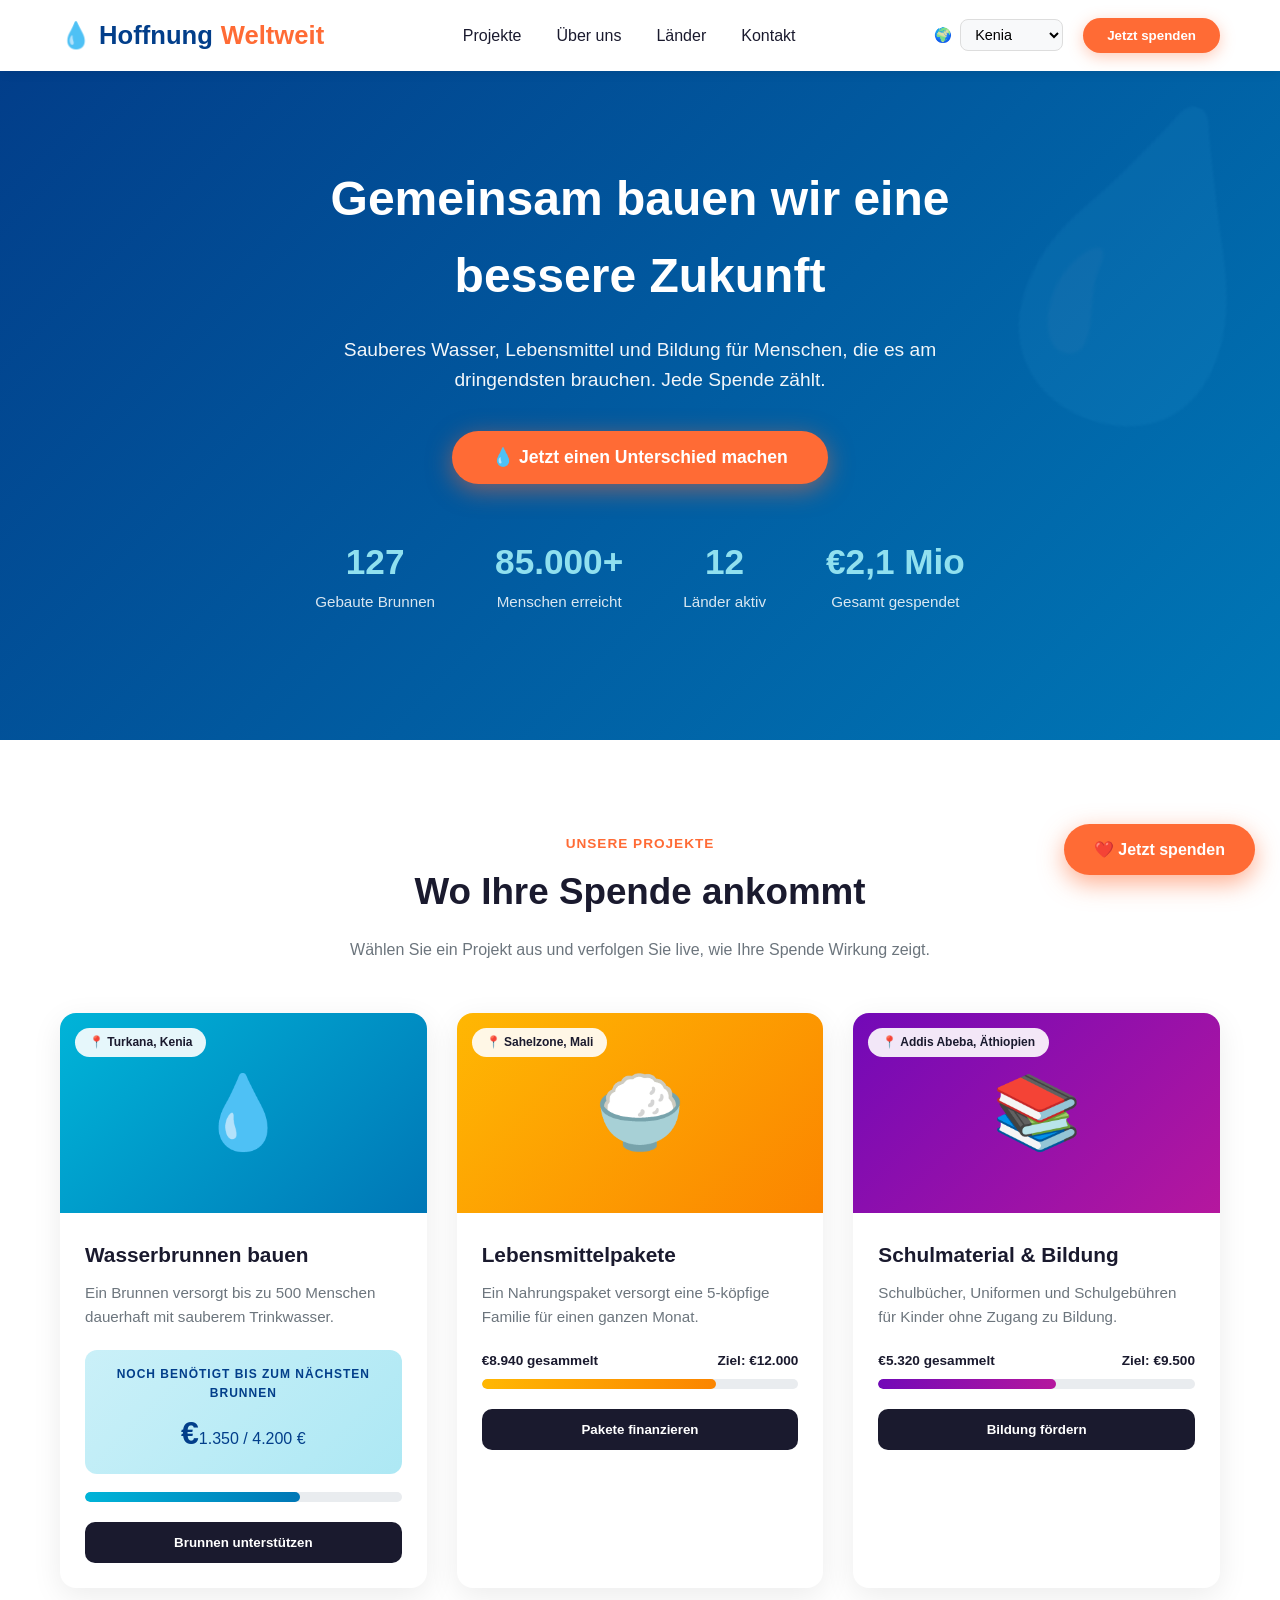
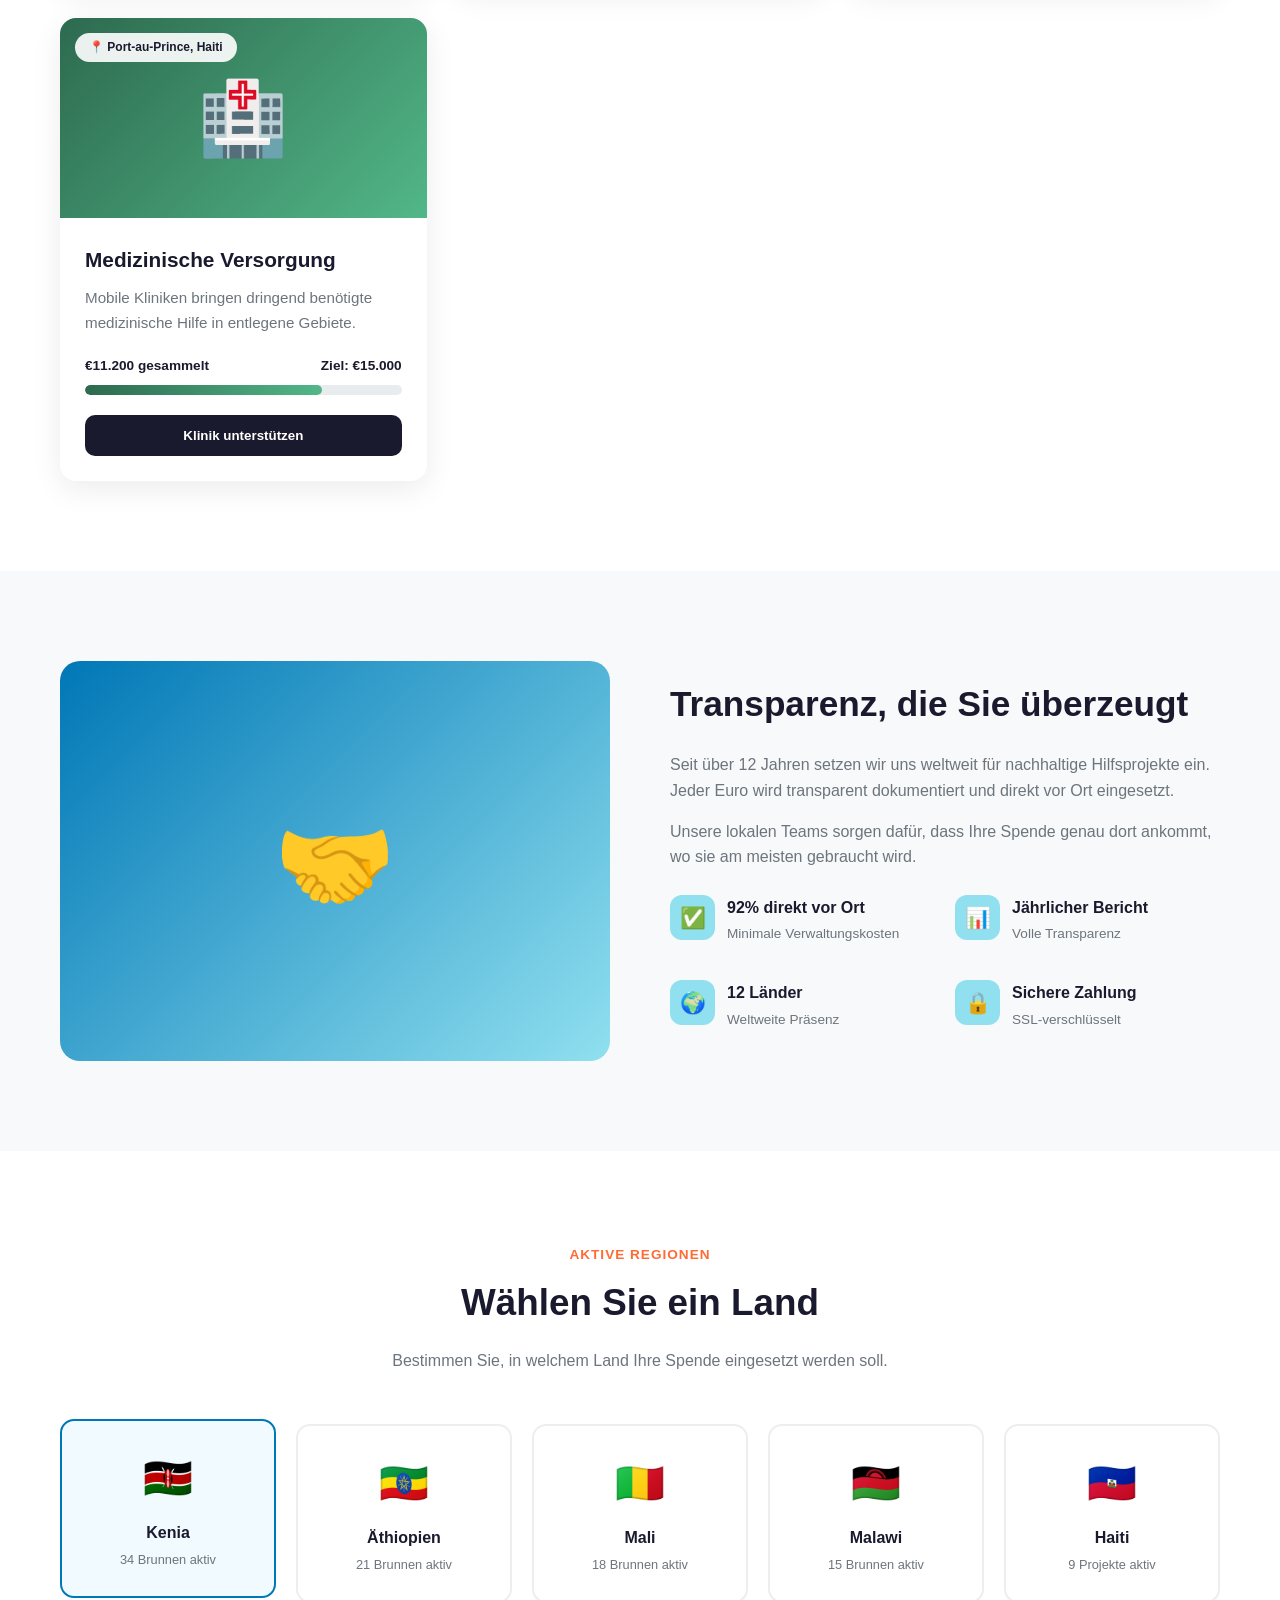
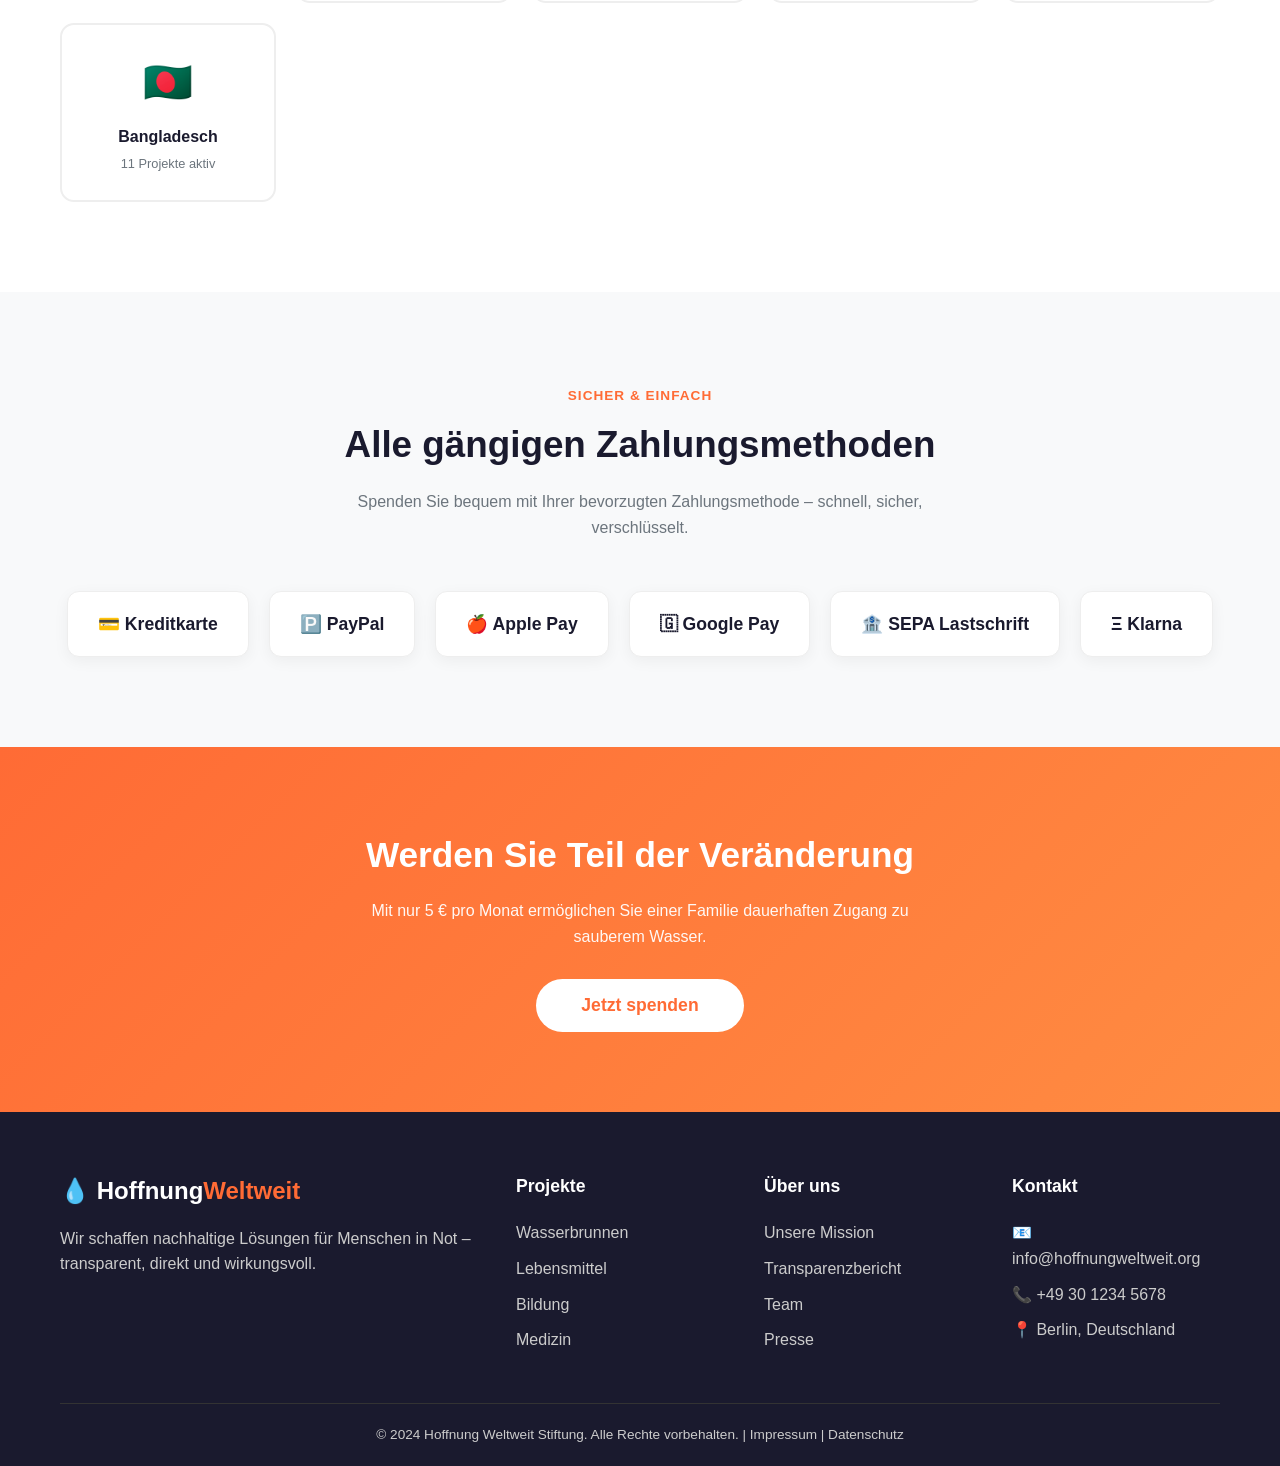
==== index.html @ b4565014 "website gso v1" ====
<!DOCTYPE html>
<html lang="de">
<head>
<meta charset="UTF-8">
<meta name="viewport" content="width=device-width, initial-scale=1.0">
<title>Hoffnung Weltweit - Stiftung für nachhaltige Hilfe</title>
<style>
  * {
    margin: 0;
    padding: 0;
    box-sizing: border-box;
  }

  :root {
    --primary: #0077b6;
    --primary-dark: #023e8a;
    --secondary: #ff6b35;
    --accent: #90e0ef;
    --success: #2d6a4f;
    --dark: #1a1a2e;
    --gray: #6c757d;
    --light-bg: #f8f9fa;
  }

  body {
    font-family: 'Segoe UI', -apple-system, BlinkMacSystemFont, sans-serif;
    color: var(--dark);
    line-height: 1.6;
    background: #fff;
  }

  a { text-decoration: none; color: inherit; }
  ul { list-style: none; }
  img { max-width: 100%; display: block; }

  .container {
    max-width: 1200px;
    margin: 0 auto;
    padding: 0 20px;
  }

  /* ===== HEADER ===== */
  header {
    position: sticky;
    top: 0;
    background: #fff;
    box-shadow: 0 2px 10px rgba(0,0,0,0.08);
    z-index: 1000;
  }

  .nav-wrapper {
    display: flex;
    justify-content: space-between;
    align-items: center;
    padding: 15px 20px;
    max-width: 1200px;
    margin: 0 auto;
  }

  .logo {
    font-size: 1.6rem;
    font-weight: 800;
    color: var(--primary-dark);
    display: flex;
    align-items: center;
    gap: 8px;
  }

  .logo span { color: var(--secondary); }

  nav ul {
    display: flex;
    gap: 35px;
  }

  nav a {
    font-weight: 500;
    color: var(--dark);
    transition: color 0.3s;
    position: relative;
  }

  nav a:hover { color: var(--primary); }

  .country-selector {
    display: flex;
    align-items: center;
    gap: 8px;
    font-size: 0.9rem;
  }

  .country-selector select {
    border: 1px solid #ddd;
    border-radius: 8px;
    padding: 6px 10px;
    font-size: 0.9rem;
    cursor: pointer;
    background: var(--light-bg);
  }

  .header-actions {
    display: flex;
    align-items: center;
    gap: 20px;
  }

  .btn-donate-header {
    background: var(--secondary);
    color: #fff;
    padding: 10px 24px;
    border-radius: 30px;
    font-weight: 600;
    border: none;
    cursor: pointer;
    transition: transform 0.2s, box-shadow 0.2s;
    box-shadow: 0 4px 15px rgba(255,107,53,0.35);
  }

  .btn-donate-header:hover {
    transform: translateY(-2px);
    box-shadow: 0 6px 20px rgba(255,107,53,0.5);
  }

  .menu-toggle { display: none; font-size: 1.8rem; cursor: pointer; background: none; border: none; }

  /* ===== HERO ===== */
  .hero {
    background: linear-gradient(135deg, var(--primary-dark), var(--primary));
    color: #fff;
    padding: 90px 20px;
    text-align: center;
    position: relative;
    overflow: hidden;
  }

  .hero::before {
    content: "💧";
    position: absolute;
    font-size: 300px;
    opacity: 0.07;
    top: -50px;
    right: -50px;
    transform: rotate(20deg);
  }

  .hero h1 {
    font-size: 3rem;
    margin-bottom: 20px;
    max-width: 800px;
    margin-left: auto;
    margin-right: auto;
    font-weight: 800;
  }

  .hero p {
    font-size: 1.2rem;
    max-width: 650px;
    margin: 0 auto 35px;
    opacity: 0.95;
  }

  .hero-stats {
    display: flex;
    justify-content: center;
    gap: 60px;
    margin-top: 50px;
    flex-wrap: wrap;
  }

  .stat-item h3 {
    font-size: 2.2rem;
    color: var(--accent);
  }

  .stat-item p { opacity: 0.85; font-size: 0.95rem; }

  .btn-hero {
    background: var(--secondary);
    color: #fff;
    padding: 16px 40px;
    border-radius: 30px;
    font-weight: 700;
    font-size: 1.1rem;
    border: none;
    cursor: pointer;
    box-shadow: 0 6px 25px rgba(255,107,53,0.5);
    transition: transform 0.3s;
  }

  .btn-hero:hover { transform: translateY(-3px) scale(1.03); }

  /* ===== SECTION TITLE ===== */
  .section-title {
    text-align: center;
    margin-bottom: 50px;
  }

  .section-title span.tag {
    color: var(--secondary);
    font-weight: 700;
    letter-spacing: 1px;
    text-transform: uppercase;
    font-size: 0.85rem;
  }

  .section-title h2 {
    font-size: 2.3rem;
    margin-top: 8px;
    color: var(--dark);
  }

  .section-title p {
    color: var(--gray);
    max-width: 600px;
    margin: 15px auto 0;
  }

  section { padding: 90px 0; }
  .bg-light { background: var(--light-bg); }

  /* ===== PROJECTS ===== */
  .projects-grid {
    display: grid;
    grid-template-columns: repeat(auto-fit, minmax(340px, 1fr));
    gap: 30px;
  }

  .project-card {
    background: #fff;
    border-radius: 16px;
    overflow: hidden;
    box-shadow: 0 8px 30px rgba(0,0,0,0.08);
    transition: transform 0.3s, box-shadow 0.3s;
  }

  .project-card:hover {
    transform: translateY(-8px);
    box-shadow: 0 15px 40px rgba(0,0,0,0.15);
  }

  .project-img {
    height: 200px;
    display: flex;
    align-items: center;
    justify-content: center;
    font-size: 4.5rem;
    position: relative;
  }

  .img-water { background: linear-gradient(135deg, #00b4d8, #0077b6); }
  .img-food { background: linear-gradient(135deg, #ffb703, #fb8500); }
  .img-education { background: linear-gradient(135deg, #7209b7, #b5179e); }
  .img-medical { background: linear-gradient(135deg, #2d6a4f, #52b788); }

  .project-badge {
    position: absolute;
    top: 15px;
    left: 15px;
    background: rgba(255,255,255,0.9);
    padding: 5px 14px;
    border-radius: 20px;
    font-size: 0.75rem;
    font-weight: 700;
    color: var(--dark);
  }

  .project-content { padding: 25px; }

  .project-content h3 {
    font-size: 1.3rem;
    margin-bottom: 10px;
  }

  .project-content p {
    color: var(--gray);
    font-size: 0.95rem;
    margin-bottom: 20px;
  }

  .project-location {
    display: flex;
    align-items: center;
    gap: 6px;
    font-size: 0.85rem;
    color: var(--primary);
    font-weight: 600;
    margin-bottom: 15px;
  }

  /* Progress Bar */
  .progress-info {
    display: flex;
    justify-content: space-between;
    font-size: 0.85rem;
    margin-bottom: 8px;
    font-weight: 600;
  }

  .progress-bar-bg {
    background: #e9ecef;
    height: 10px;
    border-radius: 10px;
    overflow: hidden;
    margin-bottom: 20px;
  }

  .progress-bar-fill {
    height: 100%;
    border-radius: 10px;
    transition: width 1s ease;
  }

  .fill-water { background: linear-gradient(90deg, #00b4d8, #0077b6); }
  .fill-food { background: linear-gradient(90deg, #ffb703, #fb8500); }
  .fill-education { background: linear-gradient(90deg, #7209b7, #b5179e); }
  .fill-medical { background: linear-gradient(90deg, #2d6a4f, #52b788); }

  /* Countdown Box speziell für Brunnen */
  .countdown-box {
    background: linear-gradient(135deg, #caf0f8, #ade8f4);
    border-radius: 12px;
    padding: 15px;
    text-align: center;
    margin-bottom: 18px;
  }

  .countdown-box .label {
    font-size: 0.75rem;
    text-transform: uppercase;
    letter-spacing: 1px;
    color: var(--primary-dark);
    font-weight: 700;
    margin-bottom: 5px;
  }

  .countdown-amount {
    font-size: 2rem;
    font-weight: 800;
    color: var(--primary-dark);
  }

  .countdown-amount span {
    font-size: 1rem;
    font-weight: 500;
  }

  .btn-project {
    width: 100%;
    padding: 13px;
    border-radius: 10px;
    border: none;
    background: var(--dark);
    color: #fff;
    font-weight: 700;
    cursor: pointer;
    transition: background 0.3s;
  }

  .btn-project:hover { background: var(--primary); }

  /* ===== ABOUT ===== */
  .about-flex {
    display: flex;
    align-items: center;
    gap: 60px;
    flex-wrap: wrap;
  }

  .about-flex > div { flex: 1; min-width: 300px; }

  .about-img-box {
    background: linear-gradient(135deg, var(--primary), var(--accent));
    border-radius: 20px;
    height: 400px;
    display: flex;
    align-items: center;
    justify-content: center;
    font-size: 6rem;
  }

  .about-text h2 { font-size: 2.2rem; margin-bottom: 20px; }
  .about-text p { color: var(--gray); margin-bottom: 15px; }

  .about-features {
    display: grid;
    grid-template-columns: 1fr 1fr;
    gap: 20px;
    margin-top: 25px;
  }

  .feature-item {
    display: flex;
    gap: 12px;
    align-items: flex-start;
  }

  .feature-icon {
    background: var(--accent);
    width: 45px;
    height: 45px;
    border-radius: 12px;
    display: flex;
    align-items: center;
    justify-content: center;
    font-size: 1.3rem;
    flex-shrink: 0;
  }

  .feature-item h4 { font-size: 1rem; margin-bottom: 3px; }
  .feature-item p { font-size: 0.85rem; color: var(--gray); }

  /* ===== COUNTRIES ===== */
  .countries-grid {
    display: grid;
    grid-template-columns: repeat(auto-fit, minmax(200px, 1fr));
    gap: 20px;
  }

  .country-card {
    background: #fff;
    border: 2px solid #eee;
    border-radius: 14px;
    padding: 25px;
    text-align: center;
    cursor: pointer;
    transition: all 0.3s;
  }

  .country-card:hover, .country-card.active {
    border-color: var(--primary);
    background: #f0faff;
    transform: translateY(-5px);
  }

  .country-flag { font-size: 2.5rem; margin-bottom: 10px; }
  .country-card h4 { margin-bottom: 5px; }
  .country-card p { font-size: 0.8rem; color: var(--gray); }

  /* ===== PAYMENT METHODS ===== */
  .payment-section {
    text-align: center;
  }

  .payment-methods {
    display: flex;
    justify-content: center;
    gap: 20px;
    flex-wrap: wrap;
    margin-top: 30px;
  }

  .payment-badge {
    background: #fff;
    border: 1px solid #eee;
    border-radius: 12px;
    padding: 18px 30px;
    display: flex;
    align-items: center;
    gap: 10px;
    font-weight: 700;
    box-shadow: 0 4px 15px rgba(0,0,0,0.05);
    font-size: 1.1rem;
  }

  /* ===== CTA ===== */
  .cta-section {
    background: linear-gradient(135deg, var(--secondary), #ff8c42);
    color: #fff;
    text-align: center;
    padding: 80px 20px;
  }

  .cta-section h2 { font-size: 2.2rem; margin-bottom: 15px; }
  .cta-section p { max-width: 550px; margin: 0 auto 30px; opacity: 0.95; }

  .btn-cta {
    background: #fff;
    color: var(--secondary);
    padding: 16px 45px;
    border-radius: 30px;
    font-weight: 800;
    font-size: 1.1rem;
    border: none;
    cursor: pointer;
    transition: transform 0.3s;
  }

  .btn-cta:hover { transform: scale(1.05); }

  /* ===== FOOTER ===== */
  footer {
    background: var(--dark);
    color: #ccc;
    padding: 60px 0 20px;
  }

  .footer-grid {
    display: grid;
    grid-template-columns: 2fr 1fr 1fr 1fr;
    gap: 40px;
    margin-bottom: 40px;
  }

  .footer-grid h3 { color: #fff; margin-bottom: 20px; font-size: 1.1rem; }
  .footer-grid ul li { margin-bottom: 10px; }
  .footer-grid ul li a:hover { color: var(--accent); }
  .footer-logo { font-size: 1.5rem; font-weight: 800; color: #fff; margin-bottom: 15px; }
  .footer-logo span { color: var(--secondary); }

  .footer-bottom {
    border-top: 1px solid #333;
    padding-top: 20px;
    text-align: center;
    font-size: 0.85rem;
  }

  /* ===== STICKY DONATE BUTTON ===== */
  .sticky-donate {
    position: fixed;
    bottom: 25px;
    right: 25px;
    z-index: 999;
    background: var(--secondary);
    color: #fff;
    padding: 16px 30px;
    border-radius: 50px;
    font-weight: 700;
    font-size: 1rem;
    border: none;
    cursor: pointer;
    box-shadow: 0 8px 25px rgba(255,107,53,0.55);
    display: flex;
    align-items: center;
    gap: 8px;
    animation: pulse 2s infinite;
    transition: transform 0.3s;
  }

  .sticky-donate:hover { transform: scale(1.07); }

  @keyframes pulse {
    0% { box-shadow: 0 0 0 0 rgba(255,107,53,0.6); }
    70% { box-shadow: 0 0 0 15px rgba(255,107,53,0); }
    100% { box-shadow: 0 0 0 0 rgba(255,107,53,0); }
  }

  /* ===== MODAL ===== */
  .modal-overlay {
    display: none;
    position: fixed;
    inset: 0;
    background: rgba(0,0,0,0.6);
    z-index: 2000;
    align-items: center;
    justify-content: center;
    padding: 20px;
  }

  .modal-overlay.active { display: flex; }

  .modal-box {
    background: #fff;
    border-radius: 18px;
    max-width: 480px;
    width: 100%;
    max-height: 90vh;
    overflow-y: auto;
    padding: 35px;
    position: relative;
  }

  .modal-close {
    position: absolute;
    top: 18px;
    right: 20px;
    font-size: 1.5rem;
    cursor: pointer;
    color: var(--gray);
    background: none;
    border: none;
  }

  .modal-box h2 { margin-bottom: 5px; color: var(--dark); }
  .modal-box .sub { color: var(--gray); margin-bottom: 25px; font-size: 0.9rem; }

  .amount-grid {
    display: grid;
    grid-template-columns: repeat(3, 1fr);
    gap: 10px;
    margin-bottom: 20px;
  }

  .amount-btn {
    padding: 14px;
    border: 2px solid #eee;
    border-radius: 10px;
    background: #fff;
    font-weight: 700;
    cursor: pointer;
    transition: all 0.2s;
  }

  .amount-btn:hover, .amount-btn.selected {
    border-color: var(--primary);
    background: #f0faff;
    color: var(--primary);
  }

  .custom-amount {
    width: 100%;
    padding: 14px;
    border: 2px solid #eee;
    border-radius: 10px;
    margin-bottom: 20px;
    font-size: 1rem;
  }

  .form-group { margin-bottom: 18px; }
  .form-group label { display: block; margin-bottom: 6px; font-size: 0.9rem; font-weight: 600; }
  .form-group input, .form-group select {
    width: 100%;
    padding: 12px;
    border: 2px solid #eee;
    border-radius: 10px;
    font-size: 0.95rem;
  }

  .payment-options {
    display: grid;
    grid-template-columns: repeat(2, 1fr);
    gap: 10px;
    margin-bottom: 25px;
  }

  .payment-option {
    border: 2px solid #eee;
    border-radius: 10px;
    padding: 14px;
    text-align: center;
    cursor: pointer;
    font-weight: 600;
    font-size: 0.9rem;
    transition: all 0.2s;
  }

  .payment-option:hover, .payment-option.selected {
    border-color: var(--primary);
    background: #f0faff;
  }

  .btn-submit-donation {
    width: 100%;
    padding: 16px;
    background: var(--secondary);
    color: #fff;
    border: none;
    border-radius: 12px;
    font-weight: 800;
    font-size: 1.05rem;
    cursor: pointer;
    box-shadow: 0 6px 20px rgba(255,107,53,0.4);
  }

  .success-msg {
    display: none;
    text-align: center;
    padding: 20px;
  }
  .success-msg .icon { font-size: 4rem; margin-bottom: 15px; }
  .success-msg.active { display: block; }

  /* ===== RESPONSIVE ===== */
  @media (max-width: 900px) {
    nav ul { display: none; }
    .menu-toggle { display: block; }
    .footer-grid { grid-template-columns: 1fr 1fr; }
    .hero h1 { font-size: 2.2rem; }
    .hero-stats { gap: 30px; }
    .country-selector span { display: none; }
  }

  @media (max-width: 500px) {
    .footer-grid { grid-template-columns: 1fr; }
    .amount-grid { grid-template-columns: repeat(2,1fr); }
    .payment-options { grid-template-columns: 1fr; }
    .sticky-donate { padding: 14px 22px; font-size: 0.9rem; }
    .hero h1 { font-size: 1.8rem; }
  }
</style>
</head>
<body>

<!-- ===== HEADER ===== -->
<header>
  <div class="nav-wrapper">
    <div class="logo">💧 Hoffnung<span>Weltweit</span></div>
    <nav>
      <ul>
        <li><a href="#projekte">Projekte</a></li>
        <li><a href="#ueber-uns">Über uns</a></li>
        <li><a href="#laender">Länder</a></li>
        <li><a href="#kontakt">Kontakt</a></li>
      </ul>
    </nav>
    <div class="header-actions">
      <div class="country-selector">
        <span>🌍</span>
        <select id="countrySelectHeader" onchange="changeCountry(this.value)">
          <option value="kenia">Kenia</option>
          <option value="aethiopien">Äthiopien</option>
          <option value="mali">Mali</option>
          <option value="malawi">Malawi</option>
          <option value="haiti">Haiti</option>
        </select>
      </div>
      <button class="btn-donate-header" onclick="openModal()">Jetzt spenden</button>
    </div>
  </div>
</header>

<!-- ===== HERO ===== -->
<section class="hero">
  <div class="container">
    <h1>Gemeinsam bauen wir eine bessere Zukunft</h1>
    <p>Sauberes Wasser, Lebensmittel und Bildung für Menschen, die es am dringendsten brauchen. Jede Spende zählt.</p>
    <button class="btn-hero" onclick="openModal()">💧 Jetzt einen Unterschied machen</button>

    <div class="hero-stats">
      <div class="stat-item">
        <h3 id="statBrunnen">127</h3>
        <p>Gebaute Brunnen</p>
      </div>
      <div class="stat-item">
        <h3>85.000+</h3>
        <p>Menschen erreicht</p>
      </div>
      <div class="stat-item">
        <h3>12</h3>
        <p>Länder aktiv</p>
      </div>
      <div class="stat-item">
        <h3>€2,1 Mio</h3>
        <p>Gesamt gespendet</p>
      </div>
    </div>
  </div>
</section>

<!-- ===== PROJECTS ===== -->
<section id="projekte">
  <div class="container">
    <div class="section-title">
      <span class="tag">Unsere Projekte</span>
      <h2>Wo Ihre Spende ankommt</h2>
      <p>Wählen Sie ein Projekt aus und verfolgen Sie live, wie Ihre Spende Wirkung zeigt.</p>
    </div>

    <div class="projects-grid">

      <!-- WASSERBRUNNEN PROJEKT -->
      <div class="project-card">
        <div class="project-img img-water">
          💧
          <span class="project-badge" id="countryBadgeWater">📍 Turkana, Kenia</span>
        </div>
        <div class="project-content">
          <h3>Wasserbrunnen bauen</h3>
          <p>Ein Brunnen versorgt bis zu 500 Menschen dauerhaft mit sauberem Trinkwasser.</p>

          <div class="countdown-box">
            <div class="label">Noch benötigt bis zum nächsten Brunnen</div>
            <div class="countdown-amount">€<span id="countdownValue">2850</span><span> / 4.200 €</span></div>
          </div>

          <div class="progress-bar-bg">
            <div class="progress-bar-fill fill-water" id="progressWater" style="width: 32%"></div>
          </div>

          <button class="btn-project" onclick="openModal('water')">Brunnen unterstützen</button>
        </div>
      </div>

      <!-- LEBENSMITTEL PROJEKT -->
      <div class="project-card">
        <div class="project-img img-food">
          🍚
          <span class="project-badge">📍 Sahelzone, Mali</span>
        </div>
        <div class="project-content">
          <h3>Lebensmittelpakete</h3>
          <p>Ein Nahrungspaket versorgt eine 5-köpfige Familie für einen ganzen Monat.</p>

          <div class="progress-info">
            <span>€8.940 gesammelt</span>
            <span>Ziel: €12.000</span>
          </div>
          <div class="progress-bar-bg">
            <div class="progress-bar-fill fill-food" style="width: 74%"></div>
          </div>

          <button class="btn-project" onclick="openModal('food')">Pakete finanzieren</button>
        </div>
      </div>

      <!-- BILDUNG PROJEKT -->
      <div class="project-card">
        <div class="project-img img-education">
          📚
          <span class="project-badge">📍 Addis Abeba, Äthiopien</span>
        </div>
        <div class="project-content">
          <h3>Schulmaterial & Bildung</h3>
          <p>Schulbücher, Uniformen und Schulgebühren für Kinder ohne Zugang zu Bildung.</p>

          <div class="progress-info">
            <span>€5.320 gesammelt</span>
            <span>Ziel: €9.500</span>
          </div>
          <div class="progress-bar-bg">
            <div class="progress-bar-fill fill-education" style="width: 56%"></div>
          </div>

          <button class="btn-project" onclick="openModal('education')">Bildung fördern</button>
        </div>
      </div>

      <!-- MEDIZIN PROJEKT -->
      <div class="project-card">
        <div class="project-img img-medical">
          🏥
          <span class="project-badge">📍 Port-au-Prince, Haiti</span>
        </div>
        <div class="project-content">
          <h3>Medizinische Versorgung</h3>
          <p>Mobile Kliniken bringen dringend benötigte medizinische Hilfe in entlegene Gebiete.</p>

          <div class="progress-info">
            <span>€11.200 gesammelt</span>
            <span>Ziel: €15.000</span>
          </div>
          <div class="progress-bar-bg">
            <div class="progress-bar-fill fill-medical" style="width: 75%"></div>
          </div>

          <button class="btn-project" onclick="openModal('medical')">Klinik unterstützen</button>
        </div>
      </div>

    </div>
  </div>
</section>

<!-- ===== ABOUT ===== -->
<section class="bg-light" id="ueber-uns">
  <div class="container">
    <div class="about-flex">
      <div class="about-img-box">🤝</div>
      <div class="about-text">
        <h2>Transparenz, die Sie überzeugt</h2>
        <p>Seit über 12 Jahren setzen wir uns weltweit für nachhaltige Hilfsprojekte ein. Jeder Euro wird transparent dokumentiert und direkt vor Ort eingesetzt.</p>
        <p>Unsere lokalen Teams sorgen dafür, dass Ihre Spende genau dort ankommt, wo sie am meisten gebraucht wird.</p>

        <div class="about-features">
          <div class="feature-item">
            <div class="feature-icon">✅</div>
            <div><h4>92% direkt vor Ort</h4><p>Minimale Verwaltungskosten</p></div>
          </div>
          <div class="feature-item">
            <div class="feature-icon">📊</div>
            <div><h4>Jährlicher Bericht</h4><p>Volle Transparenz</p></div>
          </div>
          <div class="feature-item">
            <div class="feature-icon">🌍</div>
            <div><h4>12 Länder</h4><p>Weltweite Präsenz</p></div>
          </div>
          <div class="feature-item">
            <div class="feature-icon">🔒</div>
            <div><h4>Sichere Zahlung</h4><p>SSL-verschlüsselt</p></div>
          </div>
        </div>
      </div>
    </div>
  </div>
</section>

<!-- ===== COUNTRIES ===== -->
<section id="laender">
  <div class="container">
    <div class="section-title">
      <span class="tag">Aktive Regionen</span>
      <h2>Wählen Sie ein Land</h2>
      <p>Bestimmen Sie, in welchem Land Ihre Spende eingesetzt werden soll.</p>
    </div>

    <div class="countries-grid" id="countriesGrid">
      <div class="country-card active" onclick="selectCountry('kenia', this)">
        <div class="country-flag">🇰🇪</div>
        <h4>Kenia</h4>
        <p>34 Brunnen aktiv</p>
      </div>
      <div class="country-card" onclick="selectCountry('aethiopien', this)">
        <div class="country-flag">🇪🇹</div>
        <h4>Äthiopien</h4>
        <p>21 Brunnen aktiv</p>
      </div>
      <div class="country-card" onclick="selectCountry('mali', this)">
        <div class="country-flag">🇲🇱</div>
        <h4>Mali</h4>
        <p>18 Brunnen aktiv</p>
      </div>
      <div class="country-card" onclick="selectCountry('malawi', this)">
        <div class="country-flag">🇲🇼</div>
        <h4>Malawi</h4>
        <p>15 Brunnen aktiv</p>
      </div>
      <div class="country-card" onclick="selectCountry('haiti', this)">
        <div class="country-flag">🇭🇹</div>
        <h4>Haiti</h4>
        <p>9 Projekte aktiv</p>
      </div>
      <div class="country-card" onclick="selectCountry('bangladesch', this)">
        <div class="country-flag">🇧🇩</div>
        <h4>Bangladesch</h4>
        <p>11 Projekte aktiv</p>
      </div>
    </div>
  </div>
</section>

<!-- ===== PAYMENT METHODS ===== -->
<section class="bg-light payment-section">
  <div class="container">
    <div class="section-title">
      <span class="tag">Sicher & einfach</span>
      <h2>Alle gängigen Zahlungsmethoden</h2>
      <p>Spenden Sie bequem mit Ihrer bevorzugten Zahlungsmethode – schnell, sicher, verschlüsselt.</p>
    </div>
    <div class="payment-methods">
      <div class="payment-badge">💳 Kreditkarte</div>
      <div class="payment-badge">🅿️ PayPal</div>
      <div class="payment-badge">🍎 Apple Pay</div>
      <div class="payment-badge">🇬 Google Pay</div>
      <div class="payment-badge">🏦 SEPA Lastschrift</div>
      <div class="payment-badge">Ξ Klarna</div>
    </div>
  </div>
</section>

<!-- ===== CTA ===== -->
<section class="cta-section">
  <h2>Werden Sie Teil der Veränderung</h2>
  <p>Mit nur 5 € pro Monat ermöglichen Sie einer Familie dauerhaften Zugang zu sauberem Wasser.</p>
  <button class="btn-cta" onclick="openModal()">Jetzt spenden</button>
</section>

<!-- ===== FOOTER ===== -->
<footer id="kontakt">
  <div class="container">
    <div class="footer-grid">
      <div>
        <div class="footer-logo">💧 Hoffnung<span>Weltweit</span></div>
        <p>Wir schaffen nachhaltige Lösungen für Menschen in Not – transparent, direkt und wirkungsvoll.</p>
      </div>
      <div>
        <h3>Projekte</h3>
        <ul>
          <li><a href="#">Wasserbrunnen</a></li>
          <li><a href="#">Lebensmittel</a></li>
          <li><a href="#">Bildung</a></li>
          <li><a href="#">Medizin</a></li>
        </ul>
      </div>
      <div>
        <h3>Über uns</h3>
        <ul>
          <li><a href="#">Unsere Mission</a></li>
          <li><a href="#">Transparenzbericht</a></li>
          <li><a href="#">Team</a></li>
          <li><a href="#">Presse</a></li>
        </ul>
      </div>
      <div>
        <h3>Kontakt</h3>
        <ul>
          <li>📧 info@hoffnungweltweit.org</li>
          <li>📞 +49 30 1234 5678</li>
          <li>📍 Berlin, Deutschland</li>
        </ul>
      </div>
    </div>
    <div class="footer-bottom">
      &copy; 2024 Hoffnung Weltweit Stiftung. Alle Rechte vorbehalten. | Impressum | Datenschutz
    </div>
  </div>
</footer>

<!-- ===== STICKY DONATE BUTTON ===== -->
<button class="sticky-donate" id="stickyDonate" onclick="openModal()">
  ❤️ Jetzt spenden
</button>

<!-- ===== DONATION MODAL ===== -->
<div class="modal-overlay" id="modalOverlay">
  <div class="modal-box">
    <button class="modal-close" onclick="closeModal()">×</button>

    <div id="formContent">
      <h2 id="modalTitle">Spende für Wasserbrunnen</h2>
      <p class="sub" id="modalSubtitle">Ihre Spende bringt sauberes Wasser nach Kenia</p>

      <div class="amount-grid">
        <button class="amount-btn" onclick="selectAmount(10, this)">10 €</button>
        <button class="amount-btn selected" onclick="selectAmount(25, this)">25 €</button>
        <button class="amount-btn" onclick="selectAmount(50, this)">50 €</button>
        <button class="amount-btn" onclick="selectAmount(100, this)">100 €</button>
        <button class="amount-btn" onclick="selectAmount(250, this)">250 €</button>
        <button class="amount-btn" onclick="selectAmount(0, this)">Andere</button>
      </div>

      <input type="number" class="custom-amount" id="customAmount" placeholder="Eigenen Betrag eingeben (€)">

      <div class="form-group">
        <label>Land wählen (Verwendungszweck)</label>
        <select id="modalCountrySelect">
          <option value="kenia">🇰🇪 Kenia</option>
          <option value="aethiopien">🇪🇹 Äthiopien</option>
          <option value="mali">🇲🇱 Mali</option>
          <option value="malawi">🇲🇼 Malawi</option>
          <option value="haiti">🇭🇹 Haiti</option>
          <option value="bangladesch">🇧🇩 Bangladesch</option>
        </select>
      </div>

      <div class="form-group">
        <label>E-Mail-Adresse</label>
        <input type="email" placeholder="ihre@email.de" id="donorEmail">
      </div>

      <div class="form-group">
        <label>Name</label>
        <input type="text" placeholder="Vor- und Nachname" id="donorName">
      </div>

      <label style="font-size:0.9rem; font-weight:600; display:block; margin-bottom:8px;">Zahlungsmethode</label>
      <div class="payment-options">
        <div class="payment-option selected" onclick="selectPayment(this)">💳 Kreditkarte</div>
        <div class="payment-option" onclick="selectPayment(this)">🅿️ PayPal</div>
        <div class="payment-option" onclick="selectPayment(this)">🍎 Apple Pay</div>
        <div class="payment-option" onclick="selectPayment(this)">🏦 SEPA</div>
      </div>

      <button class="btn-submit-donation" onclick="submitDonation()">Jetzt sicher spenden →</button>
    </div>

    <div class="success-msg" id="successMsg">
      <div class="icon">🎉</div>
      <h2>Vielen Dank für Ihre Spende!</h2>
      <p style="color:var(--gray); margin-top:10px;">Ihre Unterstützung bringt echte Veränderung. Eine Bestätigung wurde an Ihre E-Mail gesendet.</p>
      <button class="btn-submit-donation" style="margin-top:25px;" onclick="closeModal()">Schließen</button>
    </div>
  </div>
</div>

<script>
  /* ================= STICKY BUTTON ================= */
  const stickyBtn = document.getElementById('stickyDonate');
  window.addEventListener('scroll', () => {
    if (window.scrollY > 400) {
      stickyBtn.style.display = 'flex';
    } else {
      stickyBtn.style.display = 'flex'; // immer sichtbar wie gewünscht
    }
  });

  /* ================= WASSERBRUNNEN COUNTDOWN ================= */
  const WELL_COST = 4200;
  let currentAmount = 2850; // aktueller Spendenstand für den Brunnen

  function updateWellDisplay() {
    const remaining = WELL_COST - currentAmount;
    document.getElementById('countdownValue').textContent = Math.max(remaining, 0).toLocaleString('de-DE');
    const percent = (currentAmount / WELL_COST) * 100;
    document.getElementById('progressWater').style.width = percent + '%';
  }

  function addWellDonation(amount) {
    currentAmount += amount;
    if (currentAmount >= WELL_COST) {
      // Brunnen fertig -> Feier-Effekt & Reset für nächsten Brunnen
      currentAmount = currentAmount - WELL_COST; // Überschuss geht in nächsten Brunnen
      document.getElementById('statBrunnen').textContent =
        parseInt(document.getElementById('statBrunnen').textContent) + 1;
      alert('🎉 Ein neuer Brunnen wurde vollständig finanziert! Der Countdown für den nächsten Brunnen startet neu.');
    }
    updateWellDisplay();
  }

  updateWellDisplay();

  /* ================= LÄNDER-DATEN ================= */
  const countryData = {
    kenia: { flag: '🇰🇪', name: 'Kenia', region: 'Turkana, Kenia' },
    aethiopien: { flag: '🇪🇹', name: 'Äthiopien', region: 'Addis Abeba, Äthiopien' },
    mali: { flag: '🇲🇱', name: 'Mali', region: 'Sahelzone, Mali' },
    malawi: { flag: '🇲🇼', name: 'Malawi', region: 'Lilongwe, Malawi' },
    haiti: { flag: '🇭🇹', name: 'Haiti', region: 'Port-au-Prince, Haiti' },
    bangladesch: { flag: '🇧🇩', name: 'Bangladesch', region: 'Dhaka, Bangladesch' }
  };

  function changeCountry(code) {
    const data = countryData[code];
    document.getElementById('countryBadgeWater').textContent = '📍 ' + data.region;
    document.getElementById('modalCountrySelect').value = code;
  }

  function selectCountry(code, el) {
    document.querySelectorAll('.country-card').forEach(c => c.classList.remove('active'));
    el.classList.add('active');
    document.getElementById('countrySelectHeader').value = code;
    changeCountry(code);
  }

  /* ================= MODAL LOGIK ================= */
  let selectedAmount = 25;
  let selectedProject = 'water';

  const projectTitles = {
    water: { title: 'Spende für Wasserbrunnen', sub: 'Ihre Spende bringt sauberes Wasser nach ' },
    food: { title: 'Spende für Lebensmittelpakete', sub: 'Ihre Spende versorgt Familien mit Nahrung in ' },
    education: { title: 'Spende für Bildung', sub: 'Ihre Spende ermöglicht Bildung in ' },
    medical: { title: 'Spende für medizinische Hilfe', sub: 'Ihre Spende rettet Leben in ' }
  };

  function openModal(project = 'water') {
    selectedProject = project;
    const country = document.getElementById('countrySelectHeader').value;
    const countryName = countryData[country].name;

    document.getElementById('modalTitle').textContent = projectTitles[project].title;
    document.getElementById('modalSubtitle').textContent = projectTitles[project].sub + countryName;

    document.getElementById('modalOverlay').classList.add('active');
    document.getElementById('formContent').style.display = 'block';
    document.getElementById('successMsg').classList.remove('active');
  }

  function closeModal() {
    document.getElementById('modalOverlay').classList.remove('active');
  }

  function selectAmount(amount, el) {
    document.querySelectorAll('.amount-btn').forEach(b => b.classList.remove('selected'));
    el.classList.add('selected');
    selectedAmount = amount;
    if (amount === 0) {
      document.getElementById('customAmount').focus();
    } else {
      document.getElementById('customAmount').value = '';
    }
  }

  document.getElementById('customAmount').addEventListener('input', function() {
    if (this.value) selectedAmount = parseFloat(this.value);
  });

  function selectPayment(el) {
    document.querySelectorAll('.payment-option').forEach(p => p.classList.remove('selected'));
    el.classList.add('selected');
  }

  function submitDonation() {
    const email = document.getElementById('donorEmail').value;
    const name = document.getElementById('donorName').value;
    const customVal = document.getElementById('customAmount').value;
    const finalAmount = customVal ? parseFloat(customVal) : selectedAmount;

    if (!finalAmount || finalAmount <= 0) {
      alert('Bitte wählen Sie einen gültigen Betrag aus.');
      return;
    }
    if (!email || !name) {
      alert('Bitte füllen Sie Name und E-Mail aus.');
      return;
    }

    // Simulierte Zahlungsabwicklung (hier würde die echte Payment-API integriert)
    if (selectedProject === 'water') {
      addWellDonation(finalAmount);
    }

    document.getElementById('formContent').style.display = 'none';
    document.getElementById('successMsg').classList.add('active');
  }

  // Modal schließen bei Klick außerhalb
  document.getElementById('modalOverlay').addEventListener('click', function(e) {
    if (e.target === this) closeModal();
  });

  // Initial: Land setzen
  changeCountry('kenia');
</script>

</body>
</html>
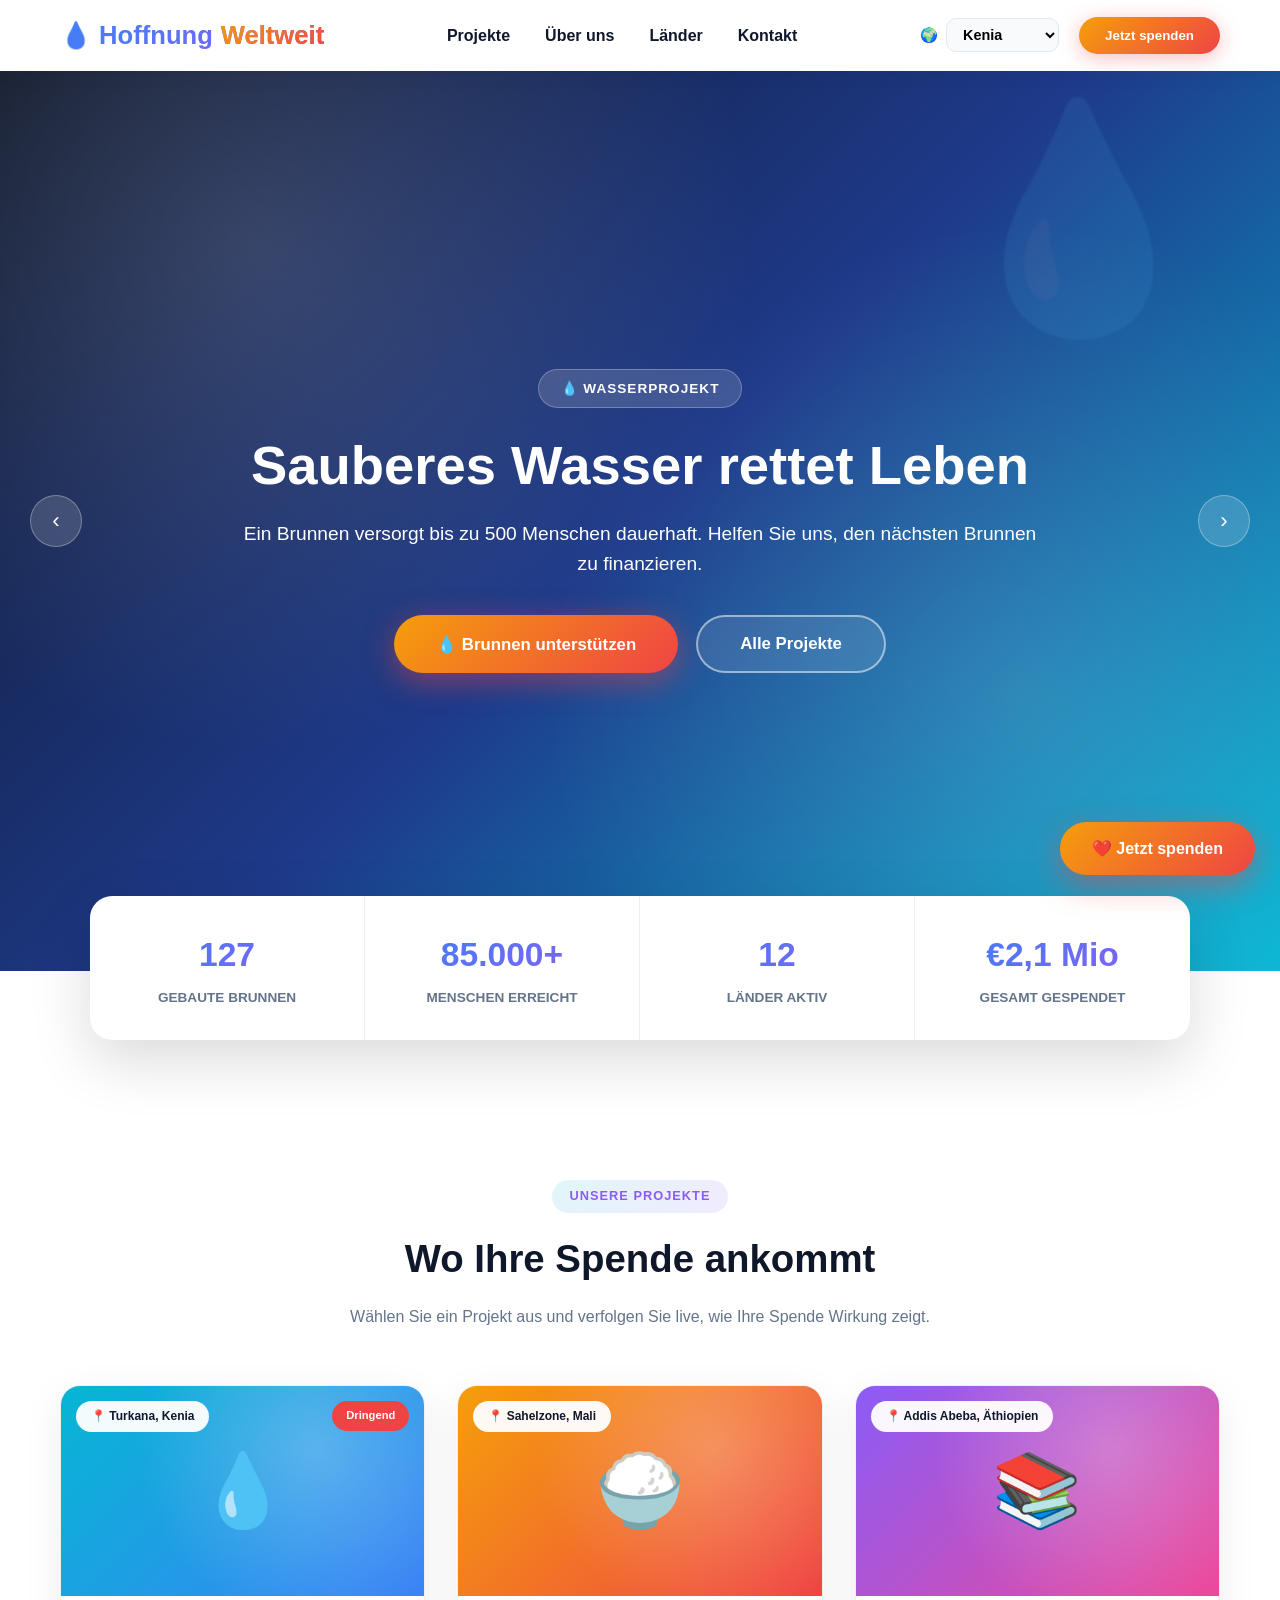
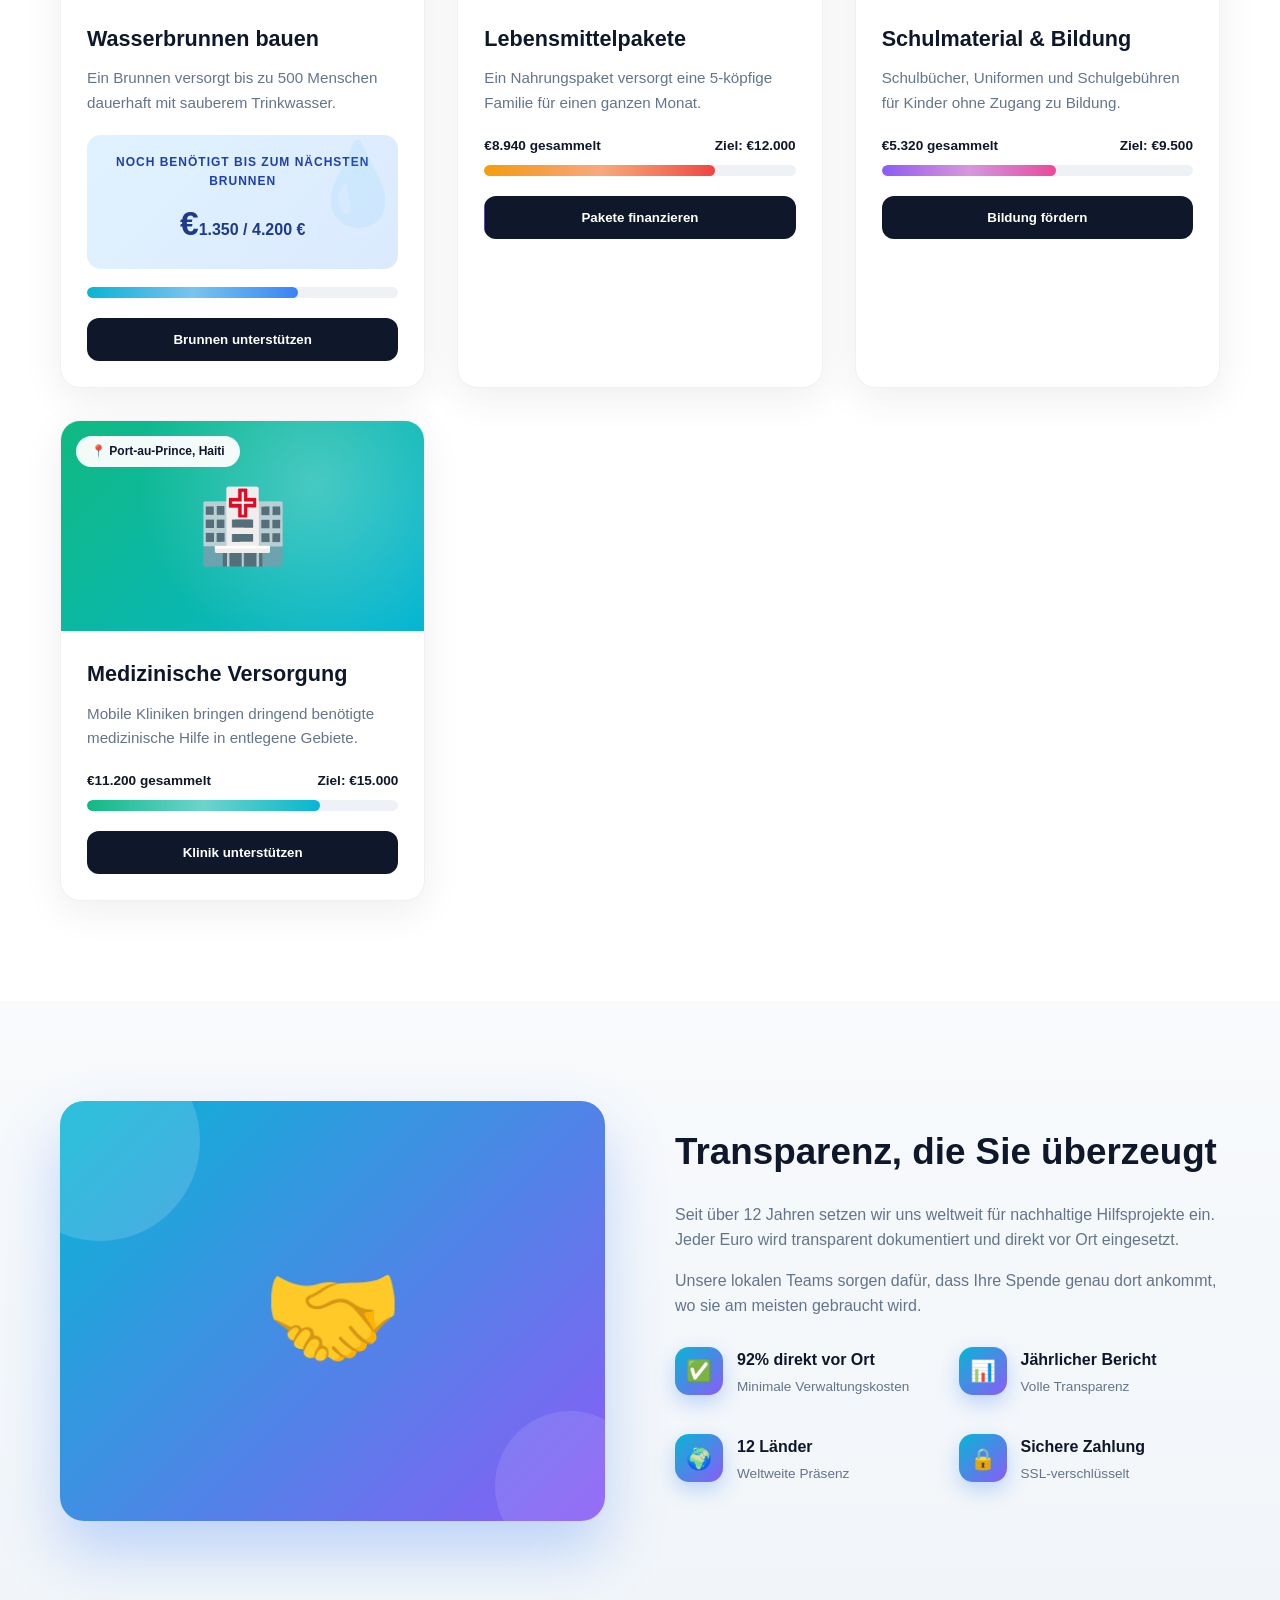
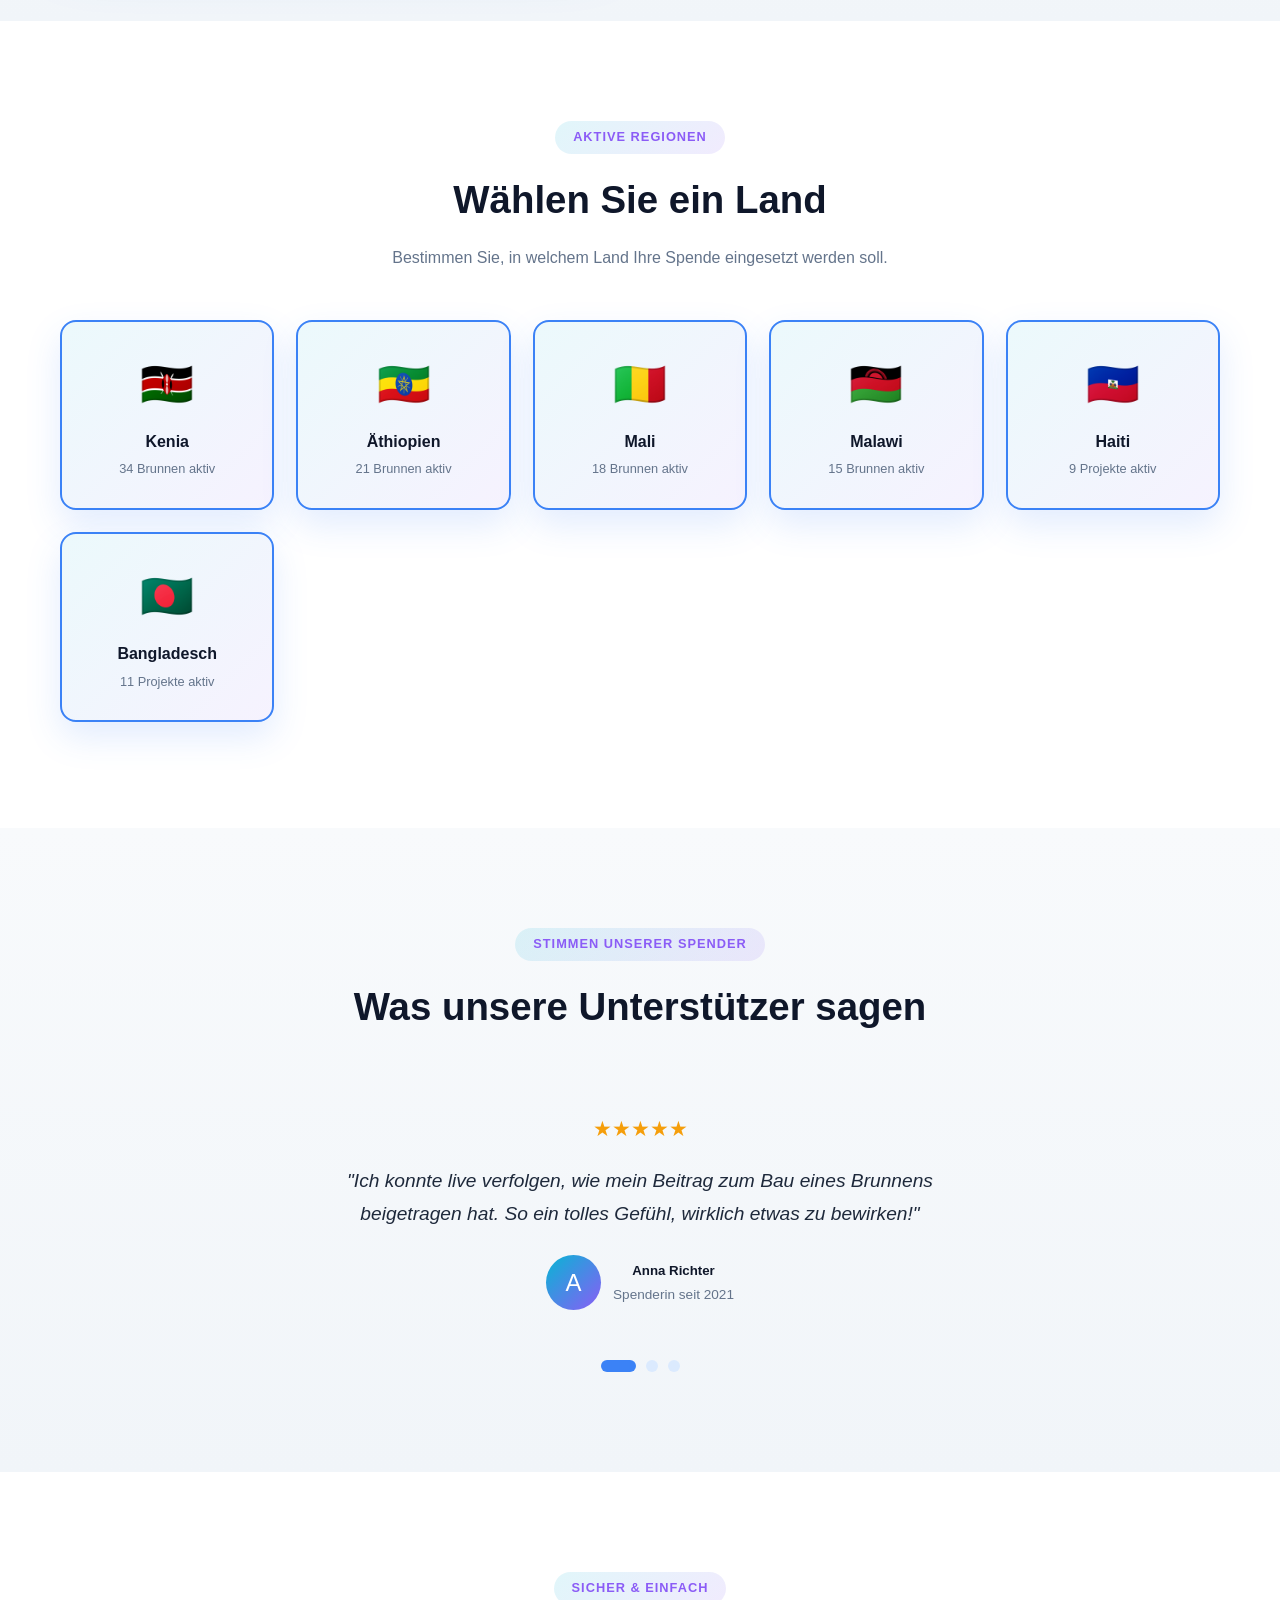
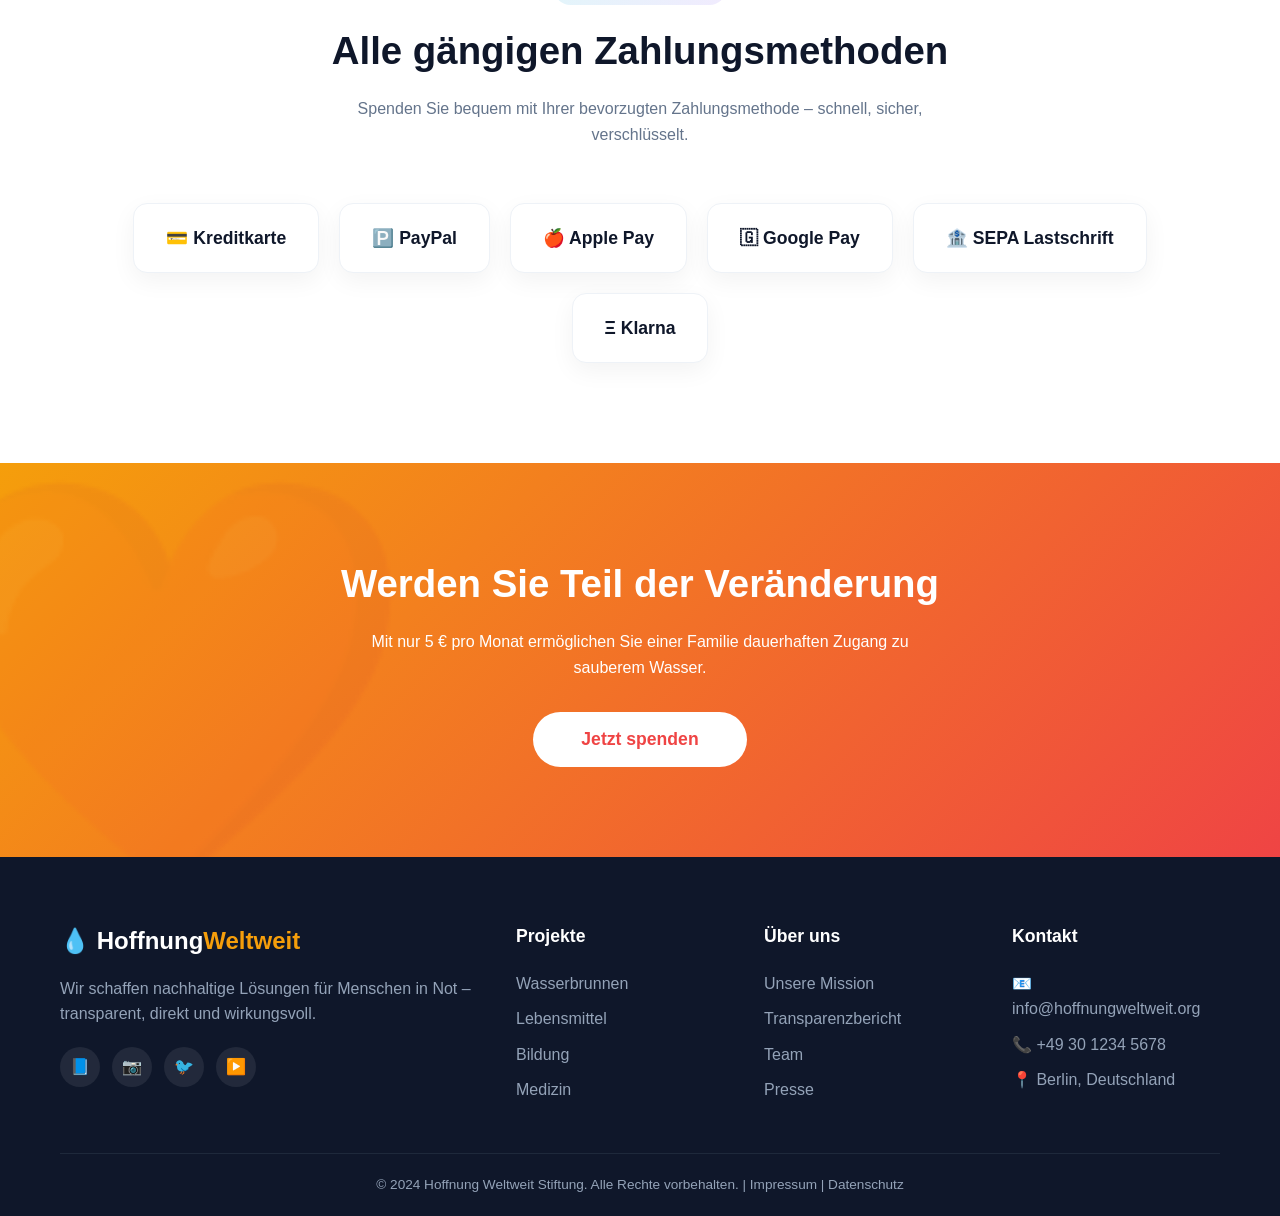
==== commit d8bf701a: "gso website version 2" ====
--- a/index.html
+++ b/index.html
@@ -5,690 +5,592 @@
 <meta name="viewport" content="width=device-width, initial-scale=1.0">
 <title>Hoffnung Weltweit - Stiftung für nachhaltige Hilfe</title>
 <style>
-  * {
-    margin: 0;
-    padding: 0;
-    box-sizing: border-box;
-  }
+  * { margin:0; padding:0; box-sizing:border-box; }
 
   :root {
-    --primary: #0077b6;
-    --primary-dark: #023e8a;
-    --secondary: #ff6b35;
-    --accent: #90e0ef;
-    --success: #2d6a4f;
-    --dark: #1a1a2e;
-    --gray: #6c757d;
-    --light-bg: #f8f9fa;
-  }
+    --p1: #06b6d4;
+    --p2: #3b82f6;
+    --p3: #8b5cf6;
+    --accent: #f59e0b;
+    --accent2: #ef4444;
+    --success: #10b981;
+    --dark: #0f172a;
+    --dark2: #1e293b;
+    --gray: #64748b;
+    --light: #f8fafc;
+  }
+
+  html { scroll-behavior: smooth; }
 
   body {
     font-family: 'Segoe UI', -apple-system, BlinkMacSystemFont, sans-serif;
     color: var(--dark);
     line-height: 1.6;
     background: #fff;
-  }
-
-  a { text-decoration: none; color: inherit; }
-  ul { list-style: none; }
-  img { max-width: 100%; display: block; }
-
-  .container {
-    max-width: 1200px;
-    margin: 0 auto;
-    padding: 0 20px;
-  }
+    overflow-x: hidden;
+  }
+
+  a { text-decoration:none; color:inherit; }
+  ul { list-style:none; }
+  img { max-width:100%; display:block; }
+
+  .container { max-width:1200px; margin:0 auto; padding:0 20px; }
+
+  ::selection { background: var(--p3); color:#fff; }
+
+  /* ===== SCROLLBAR ===== */
+  ::-webkit-scrollbar { width:10px; }
+  ::-webkit-scrollbar-track { background:#f1f1f1; }
+  ::-webkit-scrollbar-thumb { background: linear-gradient(var(--p1), var(--p3)); border-radius:10px; }
+
+  /* ===== REVEAL ANIMATION ===== */
+  .reveal {
+    opacity:0;
+    transform: translateY(40px);
+    transition: opacity 0.8s ease, transform 0.8s ease;
+  }
+  .reveal.active { opacity:1; transform:translateY(0); }
+  .reveal-scale { opacity:0; transform: scale(0.85); transition: all 0.7s ease; }
+  .reveal-scale.active { opacity:1; transform:scale(1); }
+  .reveal-left { opacity:0; transform: translateX(-60px); transition: all 0.8s ease; }
+  .reveal-left.active { opacity:1; transform:translateX(0); }
+  .reveal-right { opacity:0; transform: translateX(60px); transition: all 0.8s ease; }
+  .reveal-right.active { opacity:1; transform:translateX(0); }
+
+  .delay-1 { transition-delay: 0.1s; }
+  .delay-2 { transition-delay: 0.25s; }
+  .delay-3 { transition-delay: 0.4s; }
+  .delay-4 { transition-delay: 0.55s; }
 
   /* ===== HEADER ===== */
   header {
     position: sticky;
-    top: 0;
+    top:0;
+    background: rgba(255,255,255,0.85);
+    backdrop-filter: blur(14px);
+    -webkit-backdrop-filter: blur(14px);
+    box-shadow: 0 2px 20px rgba(0,0,0,0.06);
+    z-index: 1000;
+    transition: all 0.3s;
+  }
+
+  .nav-wrapper {
+    display:flex; justify-content:space-between; align-items:center;
+    padding:15px 20px; max-width:1200px; margin:0 auto;
+  }
+
+  .logo {
+    font-size:1.6rem; font-weight:800;
+    background: linear-gradient(135deg, var(--p2), var(--p3));
+    -webkit-background-clip:text; background-clip:text; -webkit-text-fill-color:transparent;
+    display:flex; align-items:center; gap:8px;
+  }
+  .logo span {
+    background: linear-gradient(135deg, var(--accent), var(--accent2));
+    -webkit-background-clip:text; background-clip:text; -webkit-text-fill-color:transparent;
+  }
+
+  nav ul { display:flex; gap:35px; }
+  nav a {
+    font-weight:600; color:var(--dark); position:relative; padding:5px 0;
+  }
+  nav a::after {
+    content:''; position:absolute; left:0; bottom:0; width:0; height:2px;
+    background: linear-gradient(90deg, var(--p1), var(--p3)); transition: width 0.3s;
+  }
+  nav a:hover::after { width:100%; }
+
+  .country-selector { display:flex; align-items:center; gap:8px; font-size:0.9rem; }
+  .country-selector select {
+    border:1px solid #e2e8f0; border-radius:10px; padding:7px 12px;
+    font-size:0.9rem; cursor:pointer; background: var(--light); font-weight:600;
+  }
+
+  .header-actions { display:flex; align-items:center; gap:20px; }
+
+  .btn-donate-header {
+    background: linear-gradient(135deg, var(--accent), var(--accent2));
+    color:#fff; padding:11px 26px; border-radius:30px; font-weight:700;
+    border:none; cursor:pointer; transition: all 0.3s;
+    box-shadow: 0 4px 20px rgba(239,68,68,0.35);
+  }
+  .btn-donate-header:hover { transform: translateY(-3px) scale(1.04); box-shadow: 0 8px 25px rgba(239,68,68,0.5); }
+
+  .menu-toggle { display:none; font-size:1.8rem; cursor:pointer; background:none; border:none; }
+
+  /* ===== HERO SLIDER ===== */
+  .hero-slider {
+    position: relative;
+    height: 100vh;
+    min-height: 650px;
+    overflow: hidden;
+  }
+
+  .slide {
+    position:absolute; inset:0;
+    display:flex; align-items:center; justify-content:center;
+    opacity:0; transition: opacity 1.2s ease;
+    text-align:center;
+    padding: 0 20px;
+  }
+
+  .slide.active { opacity:1; z-index:2; }
+
+  .slide-bg1 { background: linear-gradient(135deg, #0f172a, #1e3a8a, #06b6d4); }
+  .slide-bg2 { background: linear-gradient(135deg, #1e1b4b, #6d28d9, #db2777); }
+  .slide-bg3 { background: linear-gradient(135deg, #064e3b, #059669, #34d399); }
+
+  .slide::before {
+    content: '';
+    position:absolute; inset:0;
+    background-image: radial-gradient(circle at 20% 20%, rgba(255,255,255,0.15) 0%, transparent 40%),
+                       radial-gradient(circle at 80% 70%, rgba(255,255,255,0.12) 0%, transparent 40%);
+  }
+
+  .slide-emoji {
+    position:absolute;
+    font-size:220px;
+    opacity:0.1;
+    animation: float 6s ease-in-out infinite;
+  }
+  .slide1-emoji { top:-30px; right:5%; }
+  .slide2-emoji { bottom:-30px; left:5%; }
+  .slide3-emoji { top:10%; right:8%; }
+
+  @keyframes float {
+    0%,100% { transform: translateY(0) rotate(0deg); }
+    50% { transform: translateY(-25px) rotate(8deg); }
+  }
+
+  .slide-content { max-width:800px; color:#fff; z-index:3; position:relative; }
+
+  .slide-content .tag {
+    display:inline-block;
+    background: rgba(255,255,255,0.15);
+    backdrop-filter: blur(10px);
+    padding:8px 22px;
+    border-radius:30px;
+    font-size:0.85rem;
+    font-weight:700;
+    letter-spacing:1px;
+    text-transform:uppercase;
+    margin-bottom:25px;
+    border: 1px solid rgba(255,255,255,0.25);
+    animation: fadeDown 1s ease;
+  }
+
+  .slide-content h1 {
+    font-size:3.4rem;
+    font-weight:800;
+    margin-bottom:20px;
+    line-height:1.2;
+    animation: fadeUp 1s ease 0.2s both;
+  }
+
+  .slide-content p {
+    font-size:1.2rem;
+    opacity:0.92;
+    margin-bottom:35px;
+    animation: fadeUp 1s ease 0.4s both;
+  }
+
+  .slide-btns { display:flex; gap:18px; justify-content:center; flex-wrap:wrap; animation: fadeUp 1s ease 0.6s both; }
+
+  @keyframes fadeUp { from { opacity:0; transform:translateY(30px);} to {opacity:1; transform:translateY(0);} }
+  @keyframes fadeDown { from { opacity:0; transform:translateY(-20px);} to {opacity:1; transform:translateY(0);} }
+
+  .btn-hero {
+    background: linear-gradient(135deg, var(--accent), var(--accent2));
+    color:#fff; padding:17px 42px; border-radius:35px; font-weight:700; font-size:1.05rem;
+    border:none; cursor:pointer; box-shadow: 0 8px 30px rgba(239,68,68,0.5);
+    transition: all 0.3s;
+  }
+  .btn-hero:hover { transform: translateY(-4px) scale(1.04); box-shadow: 0 12px 35px rgba(239,68,68,0.65); }
+
+  .btn-hero-outline {
+    background: rgba(255,255,255,0.1);
+    backdrop-filter: blur(10px);
+    color:#fff; padding:17px 42px; border-radius:35px; font-weight:700; font-size:1.05rem;
+    border:2px solid rgba(255,255,255,0.5); cursor:pointer; transition: all 0.3s;
+  }
+  .btn-hero-outline:hover { background: rgba(255,255,255,0.2); transform: translateY(-3px); }
+
+  /* Slider controls */
+  .slider-dots {
+    position:absolute; bottom:35px; left:50%; transform: translateX(-50%);
+    display:flex; gap:12px; z-index:5;
+  }
+  .dot {
+    width:12px; height:12px; border-radius:50%;
+    background: rgba(255,255,255,0.4); cursor:pointer; transition: all 0.3s;
+    border: none;
+  }
+  .dot.active { background:#fff; width:35px; border-radius:8px; }
+
+  .slider-arrow {
+    position:absolute; top:50%; transform: translateY(-50%);
+    background: rgba(255,255,255,0.15); backdrop-filter: blur(10px);
+    border: 1px solid rgba(255,255,255,0.3);
+    color:#fff; width:52px; height:52px; border-radius:50%;
+    display:flex; align-items:center; justify-content:center;
+    font-size:1.4rem; cursor:pointer; z-index:5; transition: all 0.3s;
+  }
+  .slider-arrow:hover { background: rgba(255,255,255,0.3); transform: translateY(-50%) scale(1.1); }
+  .arrow-left { left:30px; }
+  .arrow-right { right:30px; }
+
+  /* Hero stats floating bar */
+  .hero-stats-bar {
+    position: relative;
+    z-index: 10;
     background: #fff;
-    box-shadow: 0 2px 10px rgba(0,0,0,0.08);
-    z-index: 1000;
-  }
-
-  .nav-wrapper {
-    display: flex;
-    justify-content: space-between;
-    align-items: center;
-    padding: 15px 20px;
-    max-width: 1200px;
-    margin: 0 auto;
-  }
-
-  .logo {
-    font-size: 1.6rem;
-    font-weight: 800;
-    color: var(--primary-dark);
-    display: flex;
-    align-items: center;
-    gap: 8px;
-  }
-
-  .logo span { color: var(--secondary); }
-
-  nav ul {
-    display: flex;
-    gap: 35px;
-  }
-
-  nav a {
-    font-weight: 500;
-    color: var(--dark);
-    transition: color 0.3s;
-    position: relative;
-  }
-
-  nav a:hover { color: var(--primary); }
-
-  .country-selector {
-    display: flex;
-    align-items: center;
-    gap: 8px;
-    font-size: 0.9rem;
-  }
-
-  .country-selector select {
-    border: 1px solid #ddd;
-    border-radius: 8px;
-    padding: 6px 10px;
-    font-size: 0.9rem;
-    cursor: pointer;
-    background: var(--light-bg);
-  }
-
-  .header-actions {
-    display: flex;
-    align-items: center;
-    gap: 20px;
-  }
-
-  .btn-donate-header {
-    background: var(--secondary);
-    color: #fff;
-    padding: 10px 24px;
-    border-radius: 30px;
-    font-weight: 600;
-    border: none;
-    cursor: pointer;
-    transition: transform 0.2s, box-shadow 0.2s;
-    box-shadow: 0 4px 15px rgba(255,107,53,0.35);
-  }
-
-  .btn-donate-header:hover {
-    transform: translateY(-2px);
-    box-shadow: 0 6px 20px rgba(255,107,53,0.5);
-  }
-
-  .menu-toggle { display: none; font-size: 1.8rem; cursor: pointer; background: none; border: none; }
-
-  /* ===== HERO ===== */
-  .hero {
-    background: linear-gradient(135deg, var(--primary-dark), var(--primary));
-    color: #fff;
-    padding: 90px 20px;
-    text-align: center;
-    position: relative;
-    overflow: hidden;
-  }
-
-  .hero::before {
-    content: "💧";
-    position: absolute;
-    font-size: 300px;
-    opacity: 0.07;
-    top: -50px;
-    right: -50px;
-    transform: rotate(20deg);
-  }
-
-  .hero h1 {
-    font-size: 3rem;
-    margin-bottom: 20px;
-    max-width: 800px;
-    margin-left: auto;
-    margin-right: auto;
-    font-weight: 800;
-  }
-
-  .hero p {
-    font-size: 1.2rem;
-    max-width: 650px;
-    margin: 0 auto 35px;
-    opacity: 0.95;
-  }
-
-  .hero-stats {
-    display: flex;
-    justify-content: center;
-    gap: 60px;
-    margin-top: 50px;
-    flex-wrap: wrap;
-  }
-
-  .stat-item h3 {
-    font-size: 2.2rem;
-    color: var(--accent);
-  }
-
-  .stat-item p { opacity: 0.85; font-size: 0.95rem; }
-
-  .btn-hero {
-    background: var(--secondary);
-    color: #fff;
-    padding: 16px 40px;
-    border-radius: 30px;
-    font-weight: 700;
-    font-size: 1.1rem;
-    border: none;
-    cursor: pointer;
-    box-shadow: 0 6px 25px rgba(255,107,53,0.5);
-    transition: transform 0.3s;
-  }
-
-  .btn-hero:hover { transform: translateY(-3px) scale(1.03); }
+    margin-top: -75px;
+    max-width: 1100px;
+    margin-left:auto; margin-right:auto;
+    border-radius: 22px;
+    box-shadow: 0 20px 60px rgba(0,0,0,0.15);
+    display:grid;
+    grid-template-columns: repeat(4,1fr);
+    overflow:hidden;
+  }
+  .hero-stats-bar .stat-box {
+    padding: 32px 20px;
+    text-align:center;
+    border-right: 1px solid #eee;
+    transition: all 0.3s;
+  }
+  .hero-stats-bar .stat-box:last-child { border-right:none; }
+  .hero-stats-bar .stat-box:hover { background: var(--light); transform: translateY(-5px); }
+  .hero-stats-bar h3 {
+    font-size:2.1rem; font-weight:800;
+    background: linear-gradient(135deg, var(--p2), var(--p3));
+    -webkit-background-clip:text; background-clip:text; -webkit-text-fill-color:transparent;
+  }
+  .hero-stats-bar p { color:var(--gray); font-size:0.85rem; margin-top:5px; font-weight:600; }
 
   /* ===== SECTION TITLE ===== */
-  .section-title {
-    text-align: center;
-    margin-bottom: 50px;
-  }
-
+  .section-title { text-align:center; margin-bottom:55px; }
   .section-title span.tag {
-    color: var(--secondary);
-    font-weight: 700;
-    letter-spacing: 1px;
-    text-transform: uppercase;
-    font-size: 0.85rem;
-  }
-
-  .section-title h2 {
-    font-size: 2.3rem;
-    margin-top: 8px;
-    color: var(--dark);
-  }
-
-  .section-title p {
-    color: var(--gray);
-    max-width: 600px;
-    margin: 15px auto 0;
-  }
-
-  section { padding: 90px 0; }
-  .bg-light { background: var(--light-bg); }
+    display:inline-block;
+    background: linear-gradient(135deg, rgba(6,182,212,0.12), rgba(139,92,246,0.12));
+    color: var(--p3); font-weight:700; letter-spacing:1px; text-transform:uppercase;
+    font-size:0.8rem; padding:6px 18px; border-radius:20px;
+  }
+  .section-title h2 { font-size:2.4rem; margin-top:15px; color:var(--dark); font-weight:800; }
+  .section-title p { color:var(--gray); max-width:600px; margin:15px auto 0; }
+
+  section { padding:100px 0; position:relative; }
+  .bg-light { background: linear-gradient(180deg, #f8fafc, #f1f5f9); }
 
   /* ===== PROJECTS ===== */
-  .projects-grid {
-    display: grid;
-    grid-template-columns: repeat(auto-fit, minmax(340px, 1fr));
-    gap: 30px;
-  }
+  .projects-grid { display:grid; grid-template-columns: repeat(auto-fit, minmax(340px,1fr)); gap:32px; }
 
   .project-card {
-    background: #fff;
-    border-radius: 16px;
-    overflow: hidden;
-    box-shadow: 0 8px 30px rgba(0,0,0,0.08);
-    transition: transform 0.3s, box-shadow 0.3s;
-  }
-
+    background:#fff; border-radius:20px; overflow:hidden;
+    box-shadow: 0 10px 40px rgba(0,0,0,0.07);
+    transition: all 0.4s cubic-bezier(.2,.8,.2,1);
+    border: 1px solid #f0f0f0;
+  }
   .project-card:hover {
-    transform: translateY(-8px);
-    box-shadow: 0 15px 40px rgba(0,0,0,0.15);
+    transform: translateY(-12px);
+    box-shadow: 0 25px 60px rgba(0,0,0,0.15);
   }
 
   .project-img {
-    height: 200px;
-    display: flex;
-    align-items: center;
-    justify-content: center;
-    font-size: 4.5rem;
-    position: relative;
-  }
-
-  .img-water { background: linear-gradient(135deg, #00b4d8, #0077b6); }
-  .img-food { background: linear-gradient(135deg, #ffb703, #fb8500); }
-  .img-education { background: linear-gradient(135deg, #7209b7, #b5179e); }
-  .img-medical { background: linear-gradient(135deg, #2d6a4f, #52b788); }
+    height:210px; display:flex; align-items:center; justify-content:center;
+    font-size:4.5rem; position:relative; overflow:hidden;
+  }
+  .project-img::after {
+    content:''; position:absolute; inset:0;
+    background: radial-gradient(circle at 70% 30%, rgba(255,255,255,0.25), transparent 60%);
+  }
+  .project-img span.emoji-icon { z-index:2; transition: transform 0.4s; }
+  .project-card:hover .emoji-icon { transform: scale(1.15) rotate(-5deg); }
+
+  .img-water { background: linear-gradient(135deg, #06b6d4, #3b82f6); }
+  .img-food { background: linear-gradient(135deg, #f59e0b, #ef4444); }
+  .img-education { background: linear-gradient(135deg, #8b5cf6, #ec4899); }
+  .img-medical { background: linear-gradient(135deg, #10b981, #06b6d4); }
 
   .project-badge {
-    position: absolute;
-    top: 15px;
-    left: 15px;
-    background: rgba(255,255,255,0.9);
-    padding: 5px 14px;
-    border-radius: 20px;
-    font-size: 0.75rem;
-    font-weight: 700;
-    color: var(--dark);
-  }
-
-  .project-content { padding: 25px; }
-
-  .project-content h3 {
-    font-size: 1.3rem;
-    margin-bottom: 10px;
-  }
-
-  .project-content p {
-    color: var(--gray);
-    font-size: 0.95rem;
-    margin-bottom: 20px;
-  }
-
-  .project-location {
-    display: flex;
-    align-items: center;
-    gap: 6px;
-    font-size: 0.85rem;
-    color: var(--primary);
-    font-weight: 600;
-    margin-bottom: 15px;
-  }
-
-  /* Progress Bar */
-  .progress-info {
-    display: flex;
-    justify-content: space-between;
-    font-size: 0.85rem;
-    margin-bottom: 8px;
-    font-weight: 600;
-  }
-
-  .progress-bar-bg {
-    background: #e9ecef;
-    height: 10px;
-    border-radius: 10px;
-    overflow: hidden;
-    margin-bottom: 20px;
-  }
-
-  .progress-bar-fill {
-    height: 100%;
-    border-radius: 10px;
-    transition: width 1s ease;
-  }
-
-  .fill-water { background: linear-gradient(90deg, #00b4d8, #0077b6); }
-  .fill-food { background: linear-gradient(90deg, #ffb703, #fb8500); }
-  .fill-education { background: linear-gradient(90deg, #7209b7, #b5179e); }
-  .fill-medical { background: linear-gradient(90deg, #2d6a4f, #52b788); }
-
-  /* Countdown Box speziell für Brunnen */
+    position:absolute; top:15px; left:15px;
+    background: rgba(255,255,255,0.95); padding:6px 15px; border-radius:20px;
+    font-size:0.75rem; font-weight:700; color:var(--dark); z-index:3;
+  }
+  .project-urgent {
+    position:absolute; top:15px; right:15px;
+    background: var(--accent2); color:#fff; padding:6px 14px; border-radius:20px;
+    font-size:0.7rem; font-weight:800; z-index:3; animation: pulseBadge 2s infinite;
+  }
+  @keyframes pulseBadge { 0%,100%{ transform:scale(1);} 50%{ transform:scale(1.08);} }
+
+  .project-content { padding:26px; }
+  .project-content h3 { font-size:1.35rem; margin-bottom:10px; font-weight:800; }
+  .project-content p { color:var(--gray); font-size:0.95rem; margin-bottom:20px; }
+
+  .project-location { display:flex; align-items:center; gap:6px; font-size:0.85rem; color:var(--p2); font-weight:700; margin-bottom:15px; }
+
+  .progress-info { display:flex; justify-content:space-between; font-size:0.85rem; margin-bottom:8px; font-weight:700; }
+  .progress-bar-bg { background:#eef2f7; height:11px; border-radius:10px; overflow:hidden; margin-bottom:20px; }
+  .progress-bar-fill { height:100%; border-radius:10px; transition: width 1.5s cubic-bezier(.2,.8,.2,1); width:0%; position:relative; overflow:hidden; }
+  .progress-bar-fill::after {
+    content:''; position:absolute; inset:0;
+    background: linear-gradient(90deg, transparent, rgba(255,255,255,0.4), transparent);
+    animation: shimmer 2s infinite;
+  }
+  @keyframes shimmer { 0% { transform: translateX(-100%);} 100% { transform: translateX(100%);} }
+
+  .fill-water { background: linear-gradient(90deg, #06b6d4, #3b82f6); }
+  .fill-food { background: linear-gradient(90deg, #f59e0b, #ef4444); }
+  .fill-education { background: linear-gradient(90deg, #8b5cf6, #ec4899); }
+  .fill-medical { background: linear-gradient(90deg, #10b981, #06b6d4); }
+
   .countdown-box {
-    background: linear-gradient(135deg, #caf0f8, #ade8f4);
-    border-radius: 12px;
-    padding: 15px;
-    text-align: center;
-    margin-bottom: 18px;
-  }
-
-  .countdown-box .label {
-    font-size: 0.75rem;
-    text-transform: uppercase;
-    letter-spacing: 1px;
-    color: var(--primary-dark);
-    font-weight: 700;
-    margin-bottom: 5px;
-  }
-
-  .countdown-amount {
-    font-size: 2rem;
-    font-weight: 800;
-    color: var(--primary-dark);
-  }
-
-  .countdown-amount span {
-    font-size: 1rem;
-    font-weight: 500;
-  }
+    background: linear-gradient(135deg, #e0f2fe, #dbeafe);
+    border-radius:14px; padding:18px; text-align:center; margin-bottom:18px;
+    position:relative; overflow:hidden;
+  }
+  .countdown-box::before {
+    content:'💧'; position:absolute; font-size:5rem; opacity:0.1; right:-10px; top:-15px;
+  }
+  .countdown-box .label { font-size:0.75rem; text-transform:uppercase; letter-spacing:1px; color:#1e40af; font-weight:700; margin-bottom:6px; }
+  .countdown-amount { font-size:2.1rem; font-weight:800; color:#1e3a8a; }
+  .countdown-amount span { font-size:1rem; font-weight:600; }
 
   .btn-project {
-    width: 100%;
-    padding: 13px;
-    border-radius: 10px;
-    border: none;
-    background: var(--dark);
-    color: #fff;
-    font-weight: 700;
-    cursor: pointer;
-    transition: background 0.3s;
-  }
-
-  .btn-project:hover { background: var(--primary); }
+    width:100%; padding:14px; border-radius:12px; border:none;
+    background: var(--dark); color:#fff; font-weight:700; cursor:pointer;
+    transition: all 0.3s; position:relative; overflow:hidden;
+  }
+  .btn-project::before {
+    content:''; position:absolute; inset:0;
+    background: linear-gradient(135deg, var(--p1), var(--p3));
+    transform: translateX(-100%); transition: transform 0.4s;
+  }
+  .btn-project span { position:relative; z-index:2; }
+  .btn-project:hover::before { transform: translateX(0); }
 
   /* ===== ABOUT ===== */
-  .about-flex {
-    display: flex;
-    align-items: center;
-    gap: 60px;
-    flex-wrap: wrap;
-  }
-
-  .about-flex > div { flex: 1; min-width: 300px; }
+  .about-flex { display:flex; align-items:center; gap:70px; flex-wrap:wrap; }
+  .about-flex > div { flex:1; min-width:300px; }
 
   .about-img-box {
-    background: linear-gradient(135deg, var(--primary), var(--accent));
-    border-radius: 20px;
-    height: 400px;
-    display: flex;
-    align-items: center;
-    justify-content: center;
-    font-size: 6rem;
-  }
-
-  .about-text h2 { font-size: 2.2rem; margin-bottom: 20px; }
-  .about-text p { color: var(--gray); margin-bottom: 15px; }
-
-  .about-features {
-    display: grid;
-    grid-template-columns: 1fr 1fr;
-    gap: 20px;
-    margin-top: 25px;
-  }
-
-  .feature-item {
-    display: flex;
-    gap: 12px;
-    align-items: flex-start;
-  }
-
+    background: linear-gradient(135deg, var(--p1), var(--p3));
+    border-radius:24px; height:420px; display:flex; align-items:center; justify-content:center;
+    font-size:7rem; position:relative; overflow:hidden;
+    box-shadow: 0 30px 60px rgba(59,130,246,0.3);
+  }
+  .about-img-box::before {
+    content:''; position:absolute; width:200px; height:200px; border-radius:50%;
+    background: rgba(255,255,255,0.15); top:-60px; left:-60px;
+  }
+  .about-img-box::after {
+    content:''; position:absolute; width:150px; height:150px; border-radius:50%;
+    background: rgba(255,255,255,0.1); bottom:-40px; right:-40px;
+  }
+
+  .about-text h2 { font-size:2.3rem; margin-bottom:20px; font-weight:800; }
+  .about-text p { color:var(--gray); margin-bottom:15px; }
+
+  .about-features { display:grid; grid-template-columns:1fr 1fr; gap:22px; margin-top:28px; }
+  .feature-item { display:flex; gap:14px; align-items:flex-start; }
   .feature-icon {
-    background: var(--accent);
-    width: 45px;
-    height: 45px;
-    border-radius: 12px;
-    display: flex;
-    align-items: center;
-    justify-content: center;
-    font-size: 1.3rem;
-    flex-shrink: 0;
-  }
-
-  .feature-item h4 { font-size: 1rem; margin-bottom: 3px; }
-  .feature-item p { font-size: 0.85rem; color: var(--gray); }
+    background: linear-gradient(135deg, var(--p1), var(--p3));
+    width:48px; height:48px; border-radius:14px; display:flex; align-items:center; justify-content:center;
+    font-size:1.3rem; flex-shrink:0; box-shadow: 0 8px 20px rgba(59,130,246,0.3);
+  }
+  .feature-item h4 { font-size:1rem; margin-bottom:3px; font-weight:700; }
+  .feature-item p { font-size:0.85rem; color:var(--gray); }
 
   /* ===== COUNTRIES ===== */
-  .countries-grid {
-    display: grid;
-    grid-template-columns: repeat(auto-fit, minmax(200px, 1fr));
-    gap: 20px;
-  }
-
+  .countries-grid { display:grid; grid-template-columns: repeat(auto-fit, minmax(200px,1fr)); gap:22px; }
   .country-card {
-    background: #fff;
-    border: 2px solid #eee;
-    border-radius: 14px;
-    padding: 25px;
-    text-align: center;
-    cursor: pointer;
-    transition: all 0.3s;
-  }
-
-  .country-card:hover, .country-card.active {
-    border-color: var(--primary);
-    background: #f0faff;
-    transform: translateY(-5px);
-  }
-
-  .country-flag { font-size: 2.5rem; margin-bottom: 10px; }
-  .country-card h4 { margin-bottom: 5px; }
-  .country-card p { font-size: 0.8rem; color: var(--gray); }
-
-  /* ===== PAYMENT METHODS ===== */
-  .payment-section {
-    text-align: center;
-  }
-
-  .payment-methods {
-    display: flex;
-    justify-content: center;
-    gap: 20px;
-    flex-wrap: wrap;
-    margin-top: 30px;
-  }
-
+    background:#fff; border:2px solid #eef2f7; border-radius:16px; padding:28px 20px; text-align:center;
+    cursor:pointer; transition: all 0.35s; position:relative; overflow:hidden;
+  }
+  .country-card::before {
+    content:''; position:absolute; inset:0; opacity:0;
+    background: linear-gradient(135deg, rgba(6,182,212,0.08), rgba(139,92,246,0.08));
+    transition: opacity 0.3s;
+  }
+  .country-card:hover::before, .country-card.active::before { opacity:1; }
+  .country-card:hover, .country-card.active { border-color: var(--p2); transform: translateY(-6px); box-shadow: 0 15px 35px rgba(59,130,246,0.15); }
+  .country-flag { font-size:2.7rem; margin-bottom:10px; position:relative; z-index:2; }
+  .country-card h4 { margin-bottom:5px; position:relative; z-index:2; font-weight:700; }
+  .country-card p { font-size:0.8rem; color:var(--gray); position:relative; z-index:2; }
+
+  /* ===== PAYMENT ===== */
+  .payment-section { text-align:center; }
+  .payment-methods { display:flex; justify-content:center; gap:20px; flex-wrap:wrap; margin-top:35px; }
   .payment-badge {
-    background: #fff;
-    border: 1px solid #eee;
-    border-radius: 12px;
-    padding: 18px 30px;
-    display: flex;
-    align-items: center;
-    gap: 10px;
-    font-weight: 700;
-    box-shadow: 0 4px 15px rgba(0,0,0,0.05);
-    font-size: 1.1rem;
-  }
+    background:#fff; border:1px solid #eef2f7; border-radius:14px; padding:20px 32px;
+    display:flex; align-items:center; gap:10px; font-weight:700; box-shadow: 0 8px 25px rgba(0,0,0,0.05);
+    font-size:1.1rem; transition: all 0.3s;
+  }
+  .payment-badge:hover { transform: translateY(-6px); box-shadow: 0 15px 35px rgba(0,0,0,0.1); }
+
+  /* ===== TESTIMONIALS SLIDER ===== */
+  .testi-slider { max-width:750px; margin:0 auto; position:relative; }
+  .testi-track { overflow:hidden; }
+  .testi-slides { display:flex; transition: transform 0.6s ease; }
+  .testi-slide { min-width:100%; text-align:center; padding:20px 30px; }
+  .testi-slide .stars { color:var(--accent); font-size:1.3rem; margin-bottom:20px; }
+  .testi-slide p { font-size:1.2rem; font-style:italic; color:var(--dark2); margin-bottom:25px; line-height:1.7; }
+  .testi-author { display:flex; align-items:center; justify-content:center; gap:12px; }
+  .testi-avatar {
+    width:55px; height:55px; border-radius:50%;
+    background: linear-gradient(135deg, var(--p1), var(--p3));
+    display:flex; align-items:center; justify-content:center; font-size:1.5rem; color:#fff;
+  }
+  .testi-author h5 { font-weight:700; }
+  .testi-author span { font-size:0.85rem; color:var(--gray); }
+
+  .testi-dots { display:flex; justify-content:center; gap:10px; margin-top:30px; }
+  .testi-dots .dot { background:#dbeafe; }
+  .testi-dots .dot.active { background: var(--p2); }
 
   /* ===== CTA ===== */
   .cta-section {
-    background: linear-gradient(135deg, var(--secondary), #ff8c42);
-    color: #fff;
-    text-align: center;
-    padding: 80px 20px;
-  }
-
-  .cta-section h2 { font-size: 2.2rem; margin-bottom: 15px; }
-  .cta-section p { max-width: 550px; margin: 0 auto 30px; opacity: 0.95; }
-
+    background: linear-gradient(135deg, var(--accent), var(--accent2));
+    color:#fff; text-align:center; padding:90px 20px; position:relative; overflow:hidden;
+  }
+  .cta-section::before {
+    content:'❤️'; position:absolute; font-size:400px; opacity:0.08; top:-100px; left:-80px;
+  }
+  .cta-section h2 { font-size:2.4rem; margin-bottom:15px; font-weight:800; position:relative; z-index:2; }
+  .cta-section p { max-width:550px; margin:0 auto 32px; opacity:0.95; position:relative; z-index:2; }
   .btn-cta {
-    background: #fff;
-    color: var(--secondary);
-    padding: 16px 45px;
-    border-radius: 30px;
-    font-weight: 800;
-    font-size: 1.1rem;
-    border: none;
-    cursor: pointer;
-    transition: transform 0.3s;
-  }
-
-  .btn-cta:hover { transform: scale(1.05); }
+    background:#fff; color: var(--accent2); padding:17px 48px; border-radius:35px; font-weight:800;
+    font-size:1.1rem; border:none; cursor:pointer; transition: all 0.3s; position:relative; z-index:2;
+  }
+  .btn-cta:hover { transform: scale(1.06); box-shadow: 0 15px 35px rgba(0,0,0,0.2); }
 
   /* ===== FOOTER ===== */
-  footer {
-    background: var(--dark);
-    color: #ccc;
-    padding: 60px 0 20px;
-  }
-
-  .footer-grid {
-    display: grid;
-    grid-template-columns: 2fr 1fr 1fr 1fr;
-    gap: 40px;
-    margin-bottom: 40px;
-  }
-
-  .footer-grid h3 { color: #fff; margin-bottom: 20px; font-size: 1.1rem; }
-  .footer-grid ul li { margin-bottom: 10px; }
-  .footer-grid ul li a:hover { color: var(--accent); }
-  .footer-logo { font-size: 1.5rem; font-weight: 800; color: #fff; margin-bottom: 15px; }
-  .footer-logo span { color: var(--secondary); }
-
-  .footer-bottom {
-    border-top: 1px solid #333;
-    padding-top: 20px;
-    text-align: center;
-    font-size: 0.85rem;
-  }
-
-  /* ===== STICKY DONATE BUTTON ===== */
+  footer { background: var(--dark); color:#94a3b8; padding:65px 0 20px; }
+  .footer-grid { display:grid; grid-template-columns: 2fr 1fr 1fr 1fr; gap:40px; margin-bottom:40px; }
+  .footer-grid h3 { color:#fff; margin-bottom:20px; font-size:1.1rem; }
+  .footer-grid ul li { margin-bottom:10px; }
+  .footer-grid ul li a:hover { color: var(--p1); }
+  .footer-logo { font-size:1.5rem; font-weight:800; color:#fff; margin-bottom:15px; }
+  .footer-logo span { color: var(--accent); }
+  .social-icons { display:flex; gap:12px; margin-top:20px; }
+  .social-icons a {
+    width:40px; height:40px; border-radius:50%; background: rgba(255,255,255,0.08);
+    display:flex; align-items:center; justify-content:center; transition: all 0.3s;
+  }
+  .social-icons a:hover { background: linear-gradient(135deg, var(--p1), var(--p3)); transform: translateY(-4px); }
+  .footer-bottom { border-top:1px solid #1e293b; padding-top:20px; text-align:center; font-size:0.85rem; }
+
+  /* ===== STICKY DONATE ===== */
   .sticky-donate {
-    position: fixed;
-    bottom: 25px;
-    right: 25px;
-    z-index: 999;
-    background: var(--secondary);
-    color: #fff;
-    padding: 16px 30px;
-    border-radius: 50px;
-    font-weight: 700;
-    font-size: 1rem;
-    border: none;
-    cursor: pointer;
-    box-shadow: 0 8px 25px rgba(255,107,53,0.55);
-    display: flex;
-    align-items: center;
-    gap: 8px;
-    animation: pulse 2s infinite;
-    transition: transform 0.3s;
-  }
-
-  .sticky-donate:hover { transform: scale(1.07); }
-
+    position:fixed; bottom:25px; right:25px; z-index:999;
+    background: linear-gradient(135deg, var(--accent), var(--accent2));
+    color:#fff; padding:17px 32px; border-radius:50px; font-weight:700; font-size:1rem;
+    border:none; cursor:pointer; box-shadow: 0 10px 30px rgba(239,68,68,0.5);
+    display:flex; align-items:center; gap:8px; animation: pulse 2.5s infinite; transition: transform 0.3s;
+  }
+  .sticky-donate:hover { transform: scale(1.08); }
   @keyframes pulse {
-    0% { box-shadow: 0 0 0 0 rgba(255,107,53,0.6); }
-    70% { box-shadow: 0 0 0 15px rgba(255,107,53,0); }
-    100% { box-shadow: 0 0 0 0 rgba(255,107,53,0); }
+    0% { box-shadow: 0 0 0 0 rgba(239,68,68,0.6); }
+    70% { box-shadow: 0 0 0 18px rgba(239,68,68,0); }
+    100% { box-shadow: 0 0 0 0 rgba(239,68,68,0); }
+  }
+
+  /* progress top scroll indicator */
+  .scroll-progress {
+    position: fixed; top:0; left:0; height:4px;
+    background: linear-gradient(90deg, var(--p1), var(--p3), var(--accent));
+    z-index: 2000; width:0%;
   }
 
   /* ===== MODAL ===== */
   .modal-overlay {
-    display: none;
-    position: fixed;
-    inset: 0;
-    background: rgba(0,0,0,0.6);
-    z-index: 2000;
-    align-items: center;
-    justify-content: center;
-    padding: 20px;
-  }
-
-  .modal-overlay.active { display: flex; }
+    display:none; position:fixed; inset:0; background: rgba(15,23,42,0.7);
+    backdrop-filter: blur(4px); z-index:2000; align-items:center; justify-content:center; padding:20px;
+  }
+  .modal-overlay.active { display:flex; animation: fadeIn 0.3s; }
+  @keyframes fadeIn { from{opacity:0;} to{opacity:1;} }
 
   .modal-box {
-    background: #fff;
-    border-radius: 18px;
-    max-width: 480px;
-    width: 100%;
-    max-height: 90vh;
-    overflow-y: auto;
-    padding: 35px;
-    position: relative;
-  }
+    background:#fff; border-radius:22px; max-width:480px; width:100%; max-height:90vh;
+    overflow-y:auto; padding:38px; position:relative; animation: slideUp 0.4s ease;
+  }
+  @keyframes slideUp { from{ transform:translateY(40px); opacity:0;} to{transform:translateY(0); opacity:1;} }
 
   .modal-close {
-    position: absolute;
-    top: 18px;
-    right: 20px;
-    font-size: 1.5rem;
-    cursor: pointer;
-    color: var(--gray);
-    background: none;
-    border: none;
-  }
-
-  .modal-box h2 { margin-bottom: 5px; color: var(--dark); }
-  .modal-box .sub { color: var(--gray); margin-bottom: 25px; font-size: 0.9rem; }
-
-  .amount-grid {
-    display: grid;
-    grid-template-columns: repeat(3, 1fr);
-    gap: 10px;
-    margin-bottom: 20px;
-  }
-
+    position:absolute; top:18px; right:20px; font-size:1.5rem; cursor:pointer; color:var(--gray);
+    background: var(--light); border:none; width:36px; height:36px; border-radius:50%; transition: all 0.3s;
+  }
+  .modal-close:hover { background:#fee2e2; color:var(--accent2); transform: rotate(90deg); }
+
+  .modal-box h2 { margin-bottom:5px; color:var(--dark); font-weight:800; }
+  .modal-box .sub { color:var(--gray); margin-bottom:25px; font-size:0.9rem; }
+
+  .amount-grid { display:grid; grid-template-columns: repeat(3,1fr); gap:10px; margin-bottom:20px; }
   .amount-btn {
-    padding: 14px;
-    border: 2px solid #eee;
-    border-radius: 10px;
-    background: #fff;
-    font-weight: 700;
-    cursor: pointer;
-    transition: all 0.2s;
-  }
-
+    padding:15px; border:2px solid #eef2f7; border-radius:12px; background:#fff; font-weight:700;
+    cursor:pointer; transition: all 0.25s;
+  }
   .amount-btn:hover, .amount-btn.selected {
-    border-color: var(--primary);
-    background: #f0faff;
-    color: var(--primary);
-  }
-
-  .custom-amount {
-    width: 100%;
-    padding: 14px;
-    border: 2px solid #eee;
-    border-radius: 10px;
-    margin-bottom: 20px;
-    font-size: 1rem;
-  }
-
-  .form-group { margin-bottom: 18px; }
-  .form-group label { display: block; margin-bottom: 6px; font-size: 0.9rem; font-weight: 600; }
+    border-color: var(--p2); background: linear-gradient(135deg, #eff6ff, #f5f3ff); color: var(--p3);
+    transform: translateY(-2px);
+  }
+
+  .custom-amount { width:100%; padding:15px; border:2px solid #eef2f7; border-radius:12px; margin-bottom:20px; font-size:1rem; }
+  .custom-amount:focus, .form-group input:focus, .form-group select:focus { outline:none; border-color: var(--p2); }
+
+  .form-group { margin-bottom:18px; }
+  .form-group label { display:block; margin-bottom:6px; font-size:0.9rem; font-weight:700; }
   .form-group input, .form-group select {
-    width: 100%;
-    padding: 12px;
-    border: 2px solid #eee;
-    border-radius: 10px;
-    font-size: 0.95rem;
-  }
-
-  .payment-options {
-    display: grid;
-    grid-template-columns: repeat(2, 1fr);
-    gap: 10px;
-    margin-bottom: 25px;
-  }
-
+    width:100%; padding:13px; border:2px solid #eef2f7; border-radius:12px; font-size:0.95rem; transition: border 0.25s;
+  }
+
+  .payment-options { display:grid; grid-template-columns: repeat(2,1fr); gap:10px; margin-bottom:25px; }
   .payment-option {
-    border: 2px solid #eee;
-    border-radius: 10px;
-    padding: 14px;
-    text-align: center;
-    cursor: pointer;
-    font-weight: 600;
-    font-size: 0.9rem;
-    transition: all 0.2s;
-  }
-
+    border:2px solid #eef2f7; border-radius:12px; padding:15px; text-align:center; cursor:pointer;
+    font-weight:700; font-size:0.9rem; transition: all 0.25s;
+  }
   .payment-option:hover, .payment-option.selected {
-    border-color: var(--primary);
-    background: #f0faff;
+    border-color: var(--p2); background: linear-gradient(135deg, #eff6ff, #f5f3ff);
   }
 
   .btn-submit-donation {
-    width: 100%;
-    padding: 16px;
-    background: var(--secondary);
-    color: #fff;
-    border: none;
-    border-radius: 12px;
-    font-weight: 800;
-    font-size: 1.05rem;
-    cursor: pointer;
-    box-shadow: 0 6px 20px rgba(255,107,53,0.4);
-  }
-
-  .success-msg {
-    display: none;
-    text-align: center;
-    padding: 20px;
-  }
-  .success-msg .icon { font-size: 4rem; margin-bottom: 15px; }
-  .success-msg.active { display: block; }
+    width:100%; padding:17px; background: linear-gradient(135deg, var(--accent), var(--accent2));
+    color:#fff; border:none; border-radius:14px; font-weight:800; font-size:1.05rem; cursor:pointer;
+    box-shadow: 0 10px 30px rgba(239,68,68,0.4); transition: all 0.3s;
+  }
+  .btn-submit-donation:hover { transform: translateY(-3px); box-shadow: 0 15px 35px rgba(239,68,68,0.55); }
+
+  .success-msg { display:none; text-align:center; padding:20px; }
+  .success-msg.active { display:block; animation: fadeIn 0.5s; }
+  .success-msg .icon { font-size:4.5rem; margin-bottom:15px; animation: bounce 1s; }
+  @keyframes bounce { 0%,100%{transform:translateY(0);} 50%{transform:translateY(-15px);} }
 
   /* ===== RESPONSIVE ===== */
-  @media (max-width: 900px) {
-    nav ul { display: none; }
-    .menu-toggle { display: block; }
-    .footer-grid { grid-template-columns: 1fr 1fr; }
-    .hero h1 { font-size: 2.2rem; }
-    .hero-stats { gap: 30px; }
-    .country-selector span { display: none; }
-  }
-
-  @media (max-width: 500px) {
-    .footer-grid { grid-template-columns: 1fr; }
+  @media (max-width:900px) {
+    nav ul { display:none; }
+    .menu-toggle { display:block; }
+    .footer-grid { grid-template-columns:1fr 1fr; }
+    .slide-content h1 { font-size:2.3rem; }
+    .hero-stats-bar { grid-template-columns: 1fr 1fr; border-radius:18px; }
+    .hero-stats-bar .stat-box:nth-child(2) { border-right:none; }
+    .country-selector span { display:none; }
+    .slider-arrow { width:42px; height:42px; font-size:1.1rem; }
+  }
+  @media (max-width:500px) {
+    .footer-grid { grid-template-columns:1fr; }
     .amount-grid { grid-template-columns: repeat(2,1fr); }
-    .payment-options { grid-template-columns: 1fr; }
-    .sticky-donate { padding: 14px 22px; font-size: 0.9rem; }
-    .hero h1 { font-size: 1.8rem; }
+    .payment-options { grid-template-columns:1fr; }
+    .sticky-donate { padding:14px 22px; font-size:0.9rem; }
+    .slide-content h1 { font-size:1.7rem; }
+    .slide-btns { flex-direction:column; align-items:center; }
+    .arrow-left { left:10px; } .arrow-right { right:10px; }
   }
 </style>
 </head>
 <body>
+
+<div class="scroll-progress" id="scrollProgress"></div>
 
 <!-- ===== HEADER ===== -->
 <header>
@@ -718,38 +620,82 @@
   </div>
 </header>
 
-<!-- ===== HERO ===== -->
-<section class="hero">
+<!-- ===== HERO SLIDER ===== -->
+<section class="hero-slider">
+  <div class="slide slide-bg1 active" data-slide="0">
+    <div class="slide-emoji slide1-emoji">💧</div>
+    <div class="slide-content">
+      <span class="tag">💧 Wasserprojekt</span>
+      <h1>Sauberes Wasser rettet Leben</h1>
+      <p>Ein Brunnen versorgt bis zu 500 Menschen dauerhaft. Helfen Sie uns, den nächsten Brunnen zu finanzieren.</p>
+      <div class="slide-btns">
+        <button class="btn-hero" onclick="openModal('water')">💧 Brunnen unterstützen</button>
+        <button class="btn-hero-outline" onclick="scrollToProjects()">Alle Projekte</button>
+      </div>
+    </div>
+  </div>
+
+  <div class="slide slide-bg2" data-slide="1">
+    <div class="slide-emoji slide2-emoji">🍚</div>
+    <div class="slide-content">
+      <span class="tag">🍚 Ernährungshilfe</span>
+      <h1>Niemand sollte hungern müssen</h1>
+      <p>Mit nur 15 € versorgen Sie eine Familie eine Woche lang mit dringend benötigten Lebensmitteln.</p>
+      <div class="slide-btns">
+        <button class="btn-hero" onclick="openModal('food')">🍚 Jetzt helfen</button>
+        <button class="btn-hero-outline" onclick="scrollToProjects()">Alle Projekte</button>
+      </div>
+    </div>
+  </div>
+
+  <div class="slide slide-bg3" data-slide="2">
+    <div class="slide-emoji slide3-emoji">📚</div>
+    <div class="slide-content">
+      <span class="tag">📚 Bildung</span>
+      <h1>Bildung verändert Zukunft</h1>
+      <p>Schulmaterial und Gebühren ermöglichen Kindern den Zugang zu einer besseren Zukunft.</p>
+      <div class="slide-btns">
+        <button class="btn-hero" onclick="openModal('education')">📚 Bildung fördern</button>
+        <button class="btn-hero-outline" onclick="scrollToProjects()">Alle Projekte</button>
+      </div>
+    </div>
+  </div>
+
+  <button class="slider-arrow arrow-left" onclick="changeSlide(-1)">‹</button>
+  <button class="slider-arrow arrow-right" onclick="changeSlide(1)">›</button>
+
+  <div class="slider-dots">
+    <button class="dot active" onclick="goToSlide(0)"></button>
+    <button class="dot" onclick="goToSlide(1)"></button>
+    <button class="dot" onclick="goToSlide(2)"></button>
+  </div>
+</section>
+
+<div class="container">
+  <div class="hero-stats-bar reveal-scale">
+    <div class="stat-box">
+      <h3 id="statBrunnen">127</h3>
+      <p>GEBAUTE BRUNNEN</p>
+    </div>
+    <div class="stat-box">
+      <h3>85.000+</h3>
+      <p>MENSCHEN ERREICHT</p>
+    </div>
+    <div class="stat-box">
+      <h3>12</h3>
+      <p>LÄNDER AKTIV</p>
+    </div>
+    <div class="stat-box">
+      <h3>€2,1 Mio</h3>
+      <p>GESAMT GESPENDET</p>
+    </div>
+  </div>
+</div>
+
+<!-- ===== PROJECTS ===== -->
+<section id="projekte" style="padding-top:140px;">
   <div class="container">
-    <h1>Gemeinsam bauen wir eine bessere Zukunft</h1>
-    <p>Sauberes Wasser, Lebensmittel und Bildung für Menschen, die es am dringendsten brauchen. Jede Spende zählt.</p>
-    <button class="btn-hero" onclick="openModal()">💧 Jetzt einen Unterschied machen</button>
-
-    <div class="hero-stats">
-      <div class="stat-item">
-        <h3 id="statBrunnen">127</h3>
-        <p>Gebaute Brunnen</p>
-      </div>
-      <div class="stat-item">
-        <h3>85.000+</h3>
-        <p>Menschen erreicht</p>
-      </div>
-      <div class="stat-item">
-        <h3>12</h3>
-        <p>Länder aktiv</p>
-      </div>
-      <div class="stat-item">
-        <h3>€2,1 Mio</h3>
-        <p>Gesamt gespendet</p>
-      </div>
-    </div>
-  </div>
-</section>
-
-<!-- ===== PROJECTS ===== -->
-<section id="projekte">
-  <div class="container">
-    <div class="section-title">
+    <div class="section-title reveal">
       <span class="tag">Unsere Projekte</span>
       <h2>Wo Ihre Spende ankommt</h2>
       <p>Wählen Sie ein Projekt aus und verfolgen Sie live, wie Ihre Spende Wirkung zeigt.</p>
@@ -757,11 +703,11 @@
 
     <div class="projects-grid">
 
-      <!-- WASSERBRUNNEN PROJEKT -->
-      <div class="project-card">
+      <div class="project-card reveal delay-1">
         <div class="project-img img-water">
-          💧
+          <span class="emoji-icon">💧</span>
           <span class="project-badge" id="countryBadgeWater">📍 Turkana, Kenia</span>
+          <span class="project-urgent">Dringend</span>
         </div>
         <div class="project-content">
           <h3>Wasserbrunnen bauen</h3>
@@ -772,77 +718,51 @@
             <div class="countdown-amount">€<span id="countdownValue">2850</span><span> / 4.200 €</span></div>
           </div>
 
-          <div class="progress-bar-bg">
-            <div class="progress-bar-fill fill-water" id="progressWater" style="width: 32%"></div>
-          </div>
-
-          <button class="btn-project" onclick="openModal('water')">Brunnen unterstützen</button>
+          <div class="progress-bar-bg"><div class="progress-bar-fill fill-water" id="progressWater" data-width="32"></div></div>
+
+          <button class="btn-project" onclick="openModal('water')"><span>Brunnen unterstützen</span></button>
         </div>
       </div>
 
-      <!-- LEBENSMITTEL PROJEKT -->
-      <div class="project-card">
+      <div class="project-card reveal delay-2">
         <div class="project-img img-food">
-          🍚
+          <span class="emoji-icon">🍚</span>
           <span class="project-badge">📍 Sahelzone, Mali</span>
         </div>
         <div class="project-content">
           <h3>Lebensmittelpakete</h3>
           <p>Ein Nahrungspaket versorgt eine 5-köpfige Familie für einen ganzen Monat.</p>
-
-          <div class="progress-info">
-            <span>€8.940 gesammelt</span>
-            <span>Ziel: €12.000</span>
-          </div>
-          <div class="progress-bar-bg">
-            <div class="progress-bar-fill fill-food" style="width: 74%"></div>
-          </div>
-
-          <button class="btn-project" onclick="openModal('food')">Pakete finanzieren</button>
+          <div class="progress-info"><span>€8.940 gesammelt</span><span>Ziel: €12.000</span></div>
+          <div class="progress-bar-bg"><div class="progress-bar-fill fill-food" data-width="74"></div></div>
+          <button class="btn-project" onclick="openModal('food')"><span>Pakete finanzieren</span></button>
         </div>
       </div>
 
-      <!-- BILDUNG PROJEKT -->
-      <div class="project-card">
+      <div class="project-card reveal delay-3">
         <div class="project-img img-education">
-          📚
+          <span class="emoji-icon">📚</span>
           <span class="project-badge">📍 Addis Abeba, Äthiopien</span>
         </div>
         <div class="project-content">
           <h3>Schulmaterial & Bildung</h3>
           <p>Schulbücher, Uniformen und Schulgebühren für Kinder ohne Zugang zu Bildung.</p>
-
-          <div class="progress-info">
-            <span>€5.320 gesammelt</span>
-            <span>Ziel: €9.500</span>
-          </div>
-          <div class="progress-bar-bg">
-            <div class="progress-bar-fill fill-education" style="width: 56%"></div>
-          </div>
-
-          <button class="btn-project" onclick="openModal('education')">Bildung fördern</button>
+          <div class="progress-info"><span>€5.320 gesammelt</span><span>Ziel: €9.500</span></div>
+          <div class="progress-bar-bg"><div class="progress-bar-fill fill-education" data-width="56"></div></div>
+          <button class="btn-project" onclick="openModal('education')"><span>Bildung fördern</span></button>
         </div>
       </div>
 
-      <!-- MEDIZIN PROJEKT -->
-      <div class="project-card">
+      <div class="project-card reveal delay-4">
         <div class="project-img img-medical">
-          🏥
+          <span class="emoji-icon">🏥</span>
           <span class="project-badge">📍 Port-au-Prince, Haiti</span>
         </div>
         <div class="project-content">
           <h3>Medizinische Versorgung</h3>
           <p>Mobile Kliniken bringen dringend benötigte medizinische Hilfe in entlegene Gebiete.</p>
-
-          <div class="progress-info">
-            <span>€11.200 gesammelt</span>
-            <span>Ziel: €15.000</span>
-          </div>
-          <div class="progress-bar-bg">
-            <div class="progress-bar-fill fill-medical" style="width: 75%"></div>
-          </div>
-
-          <button class="btn-project" onclick="openModal('medical')">Klinik unterstützen</button>
+          <div class="progress-info"><span>€11.200 gesammelt</span><span>Ziel: €15.000</span></div>
+          <div class="progress-bar-bg"><div class="progress-bar-fill fill-medical" data-width="75"></div></div>
+          <button class="btn-project" onclick="openModal('medical')"><span>Klinik unterstützen</span></button>
         </div>
       </div>
 
@@ -854,29 +774,19 @@
 <section class="bg-light" id="ueber-uns">
   <div class="container">
     <div class="about-flex">
-      <div class="about-img-box">🤝</div>
-      <div class="about-text">
+      <div class="reveal-left">
+        <div class="about-img-box">🤝</div>
+      </div>
+      <div class="about-text reveal-right">
         <h2>Transparenz, die Sie überzeugt</h2>
         <p>Seit über 12 Jahren setzen wir uns weltweit für nachhaltige Hilfsprojekte ein. Jeder Euro wird transparent dokumentiert und direkt vor Ort eingesetzt.</p>
         <p>Unsere lokalen Teams sorgen dafür, dass Ihre Spende genau dort ankommt, wo sie am meisten gebraucht wird.</p>
 
         <div class="about-features">
-          <div class="feature-item">
-            <div class="feature-icon">✅</div>
-            <div><h4>92% direkt vor Ort</h4><p>Minimale Verwaltungskosten</p></div>
-          </div>
-          <div class="feature-item">
-            <div class="feature-icon">📊</div>
-            <div><h4>Jährlicher Bericht</h4><p>Volle Transparenz</p></div>
-          </div>
-          <div class="feature-item">
-            <div class="feature-icon">🌍</div>
-            <div><h4>12 Länder</h4><p>Weltweite Präsenz</p></div>
-          </div>
-          <div class="feature-item">
-            <div class="feature-icon">🔒</div>
-            <div><h4>Sichere Zahlung</h4><p>SSL-verschlüsselt</p></div>
-          </div>
+          <div class="feature-item"><div class="feature-icon">✅</div><div><h4>92% direkt vor Ort</h4><p>Minimale Verwaltungskosten</p></div></div>
+          <div class="feature-item"><div class="feature-icon">📊</div><div><h4>Jährlicher Bericht</h4><p>Volle Transparenz</p></div></div>
+          <div class="feature-item"><div class="feature-icon">🌍</div><div><h4>12 Länder</h4><p>Weltweite Präsenz</p></div></div>
+          <div class="feature-item"><div class="feature-icon">🔒</div><div><h4>Sichere Zahlung</h4><p>SSL-verschlüsselt</p></div></div>
         </div>
       </div>
     </div>
@@ -886,56 +796,78 @@
 <!-- ===== COUNTRIES ===== -->
 <section id="laender">
   <div class="container">
-    <div class="section-title">
+    <div class="section-title reveal">
       <span class="tag">Aktive Regionen</span>
       <h2>Wählen Sie ein Land</h2>
       <p>Bestimmen Sie, in welchem Land Ihre Spende eingesetzt werden soll.</p>
     </div>
 
-    <div class="countries-grid" id="countriesGrid">
-      <div class="country-card active" onclick="selectCountry('kenia', this)">
-        <div class="country-flag">🇰🇪</div>
-        <h4>Kenia</h4>
-        <p>34 Brunnen aktiv</p>
-      </div>
-      <div class="country-card" onclick="selectCountry('aethiopien', this)">
-        <div class="country-flag">🇪🇹</div>
-        <h4>Äthiopien</h4>
-        <p>21 Brunnen aktiv</p>
-      </div>
-      <div class="country-card" onclick="selectCountry('mali', this)">
-        <div class="country-flag">🇲🇱</div>
-        <h4>Mali</h4>
-        <p>18 Brunnen aktiv</p>
-      </div>
-      <div class="country-card" onclick="selectCountry('malawi', this)">
-        <div class="country-flag">🇲🇼</div>
-        <h4>Malawi</h4>
-        <p>15 Brunnen aktiv</p>
-      </div>
-      <div class="country-card" onclick="selectCountry('haiti', this)">
-        <div class="country-flag">🇭🇹</div>
-        <h4>Haiti</h4>
-        <p>9 Projekte aktiv</p>
-      </div>
-      <div class="country-card" onclick="selectCountry('bangladesch', this)">
-        <div class="country-flag">🇧🇩</div>
-        <h4>Bangladesch</h4>
-        <p>11 Projekte aktiv</p>
-      </div>
+    <div class="countries-grid">
+      <div class="country-card active reveal delay-1" onclick="selectCountry('kenia', this)"><div class="country-flag">🇰🇪</div><h4>Kenia</h4><p>34 Brunnen aktiv</p></div>
+      <div class="country-card reveal delay-2" onclick="selectCountry('aethiopien', this)"><div class="country-flag">🇪🇹</div><h4>Äthiopien</h4><p>21 Brunnen aktiv</p></div>
+      <div class="country-card reveal delay-3" onclick="selectCountry('mali', this)"><div class="country-flag">🇲🇱</div><h4>Mali</h4><p>18 Brunnen aktiv</p></div>
+      <div class="country-card reveal delay-4" onclick="selectCountry('malawi', this)"><div class="country-flag">🇲🇼</div><h4>Malawi</h4><p>15 Brunnen aktiv</p></div>
+      <div class="country-card reveal delay-1" onclick="selectCountry('haiti', this)"><div class="country-flag">🇭🇹</div><h4>Haiti</h4><p>9 Projekte aktiv</p></div>
+      <div class="country-card reveal delay-2" onclick="selectCountry('bangladesch', this)"><div class="country-flag">🇧🇩</div><h4>Bangladesch</h4><p>11 Projekte aktiv</p></div>
     </div>
   </div>
 </section>
 
-<!-- ===== PAYMENT METHODS ===== -->
-<section class="bg-light payment-section">
+<!-- ===== TESTIMONIALS ===== -->
+<section class="bg-light">
   <div class="container">
-    <div class="section-title">
+    <div class="section-title reveal">
+      <span class="tag">Stimmen unserer Spender</span>
+      <h2>Was unsere Unterstützer sagen</h2>
+    </div>
+
+    <div class="testi-slider reveal">
+      <div class="testi-track">
+        <div class="testi-slides" id="testiSlides">
+          <div class="testi-slide">
+            <div class="stars">★★★★★</div>
+            <p>"Ich konnte live verfolgen, wie mein Beitrag zum Bau eines Brunnens beigetragen hat. So ein tolles Gefühl, wirklich etwas zu bewirken!"</p>
+            <div class="testi-author">
+              <div class="testi-avatar">A</div>
+              <div><h5>Anna Richter</h5><span>Spenderin seit 2021</span></div>
+            </div>
+          </div>
+          <div class="testi-slide">
+            <div class="stars">★★★★★</div>
+            <p>"Die Transparenz dieser Stiftung ist beeindruckend. Ich sehe genau, wohin mein Geld fließt und welche Wirkung es erzielt."</p>
+            <div class="testi-author">
+              <div class="testi-avatar">M</div>
+              <div><h5>Michael Weber</h5><span>Monatlicher Unterstützer</span></div>
+            </div>
+          </div>
+          <div class="testi-slide">
+            <div class="stars">★★★★★</div>
+            <p>"Der Spendenprozess war super einfach und schnell. In wenigen Minuten war meine Spende unterwegs nach Äthiopien."</p>
+            <div class="testi-author">
+              <div class="testi-avatar">L</div>
+              <div><h5>Laura Schmidt</h5><span>Erstspenderin</span></div>
+            </div>
+          </div>
+        </div>
+      </div>
+      <div class="testi-dots">
+        <button class="dot active" onclick="goToTesti(0)"></button>
+        <button class="dot" onclick="goToTesti(1)"></button>
+        <button class="dot" onclick="goToTesti(2)"></button>
+      </div>
+    </div>
+  </div>
+</section>
+
+<!-- ===== PAYMENT ===== -->
+<section class="payment-section">
+  <div class="container">
+    <div class="section-title reveal">
       <span class="tag">Sicher & einfach</span>
       <h2>Alle gängigen Zahlungsmethoden</h2>
       <p>Spenden Sie bequem mit Ihrer bevorzugten Zahlungsmethode – schnell, sicher, verschlüsselt.</p>
     </div>
-    <div class="payment-methods">
+    <div class="payment-methods reveal">
       <div class="payment-badge">💳 Kreditkarte</div>
       <div class="payment-badge">🅿️ PayPal</div>
       <div class="payment-badge">🍎 Apple Pay</div>
@@ -948,9 +880,9 @@
 
 <!-- ===== CTA ===== -->
 <section class="cta-section">
-  <h2>Werden Sie Teil der Veränderung</h2>
-  <p>Mit nur 5 € pro Monat ermöglichen Sie einer Familie dauerhaften Zugang zu sauberem Wasser.</p>
-  <button class="btn-cta" onclick="openModal()">Jetzt spenden</button>
+  <h2 class="reveal">Werden Sie Teil der Veränderung</h2>
+  <p class="reveal delay-1">Mit nur 5 € pro Monat ermöglichen Sie einer Familie dauerhaften Zugang zu sauberem Wasser.</p>
+  <button class="btn-cta reveal delay-2" onclick="openModal()">Jetzt spenden</button>
 </section>
 
 <!-- ===== FOOTER ===== -->
@@ -960,44 +892,20 @@
       <div>
         <div class="footer-logo">💧 Hoffnung<span>Weltweit</span></div>
         <p>Wir schaffen nachhaltige Lösungen für Menschen in Not – transparent, direkt und wirkungsvoll.</p>
-      </div>
-      <div>
-        <h3>Projekte</h3>
-        <ul>
-          <li><a href="#">Wasserbrunnen</a></li>
-          <li><a href="#">Lebensmittel</a></li>
-          <li><a href="#">Bildung</a></li>
-          <li><a href="#">Medizin</a></li>
-        </ul>
-      </div>
-      <div>
-        <h3>Über uns</h3>
-        <ul>
-          <li><a href="#">Unsere Mission</a></li>
-          <li><a href="#">Transparenzbericht</a></li>
-          <li><a href="#">Team</a></li>
-          <li><a href="#">Presse</a></li>
-        </ul>
-      </div>
-      <div>
-        <h3>Kontakt</h3>
-        <ul>
-          <li>📧 info@hoffnungweltweit.org</li>
-          <li>📞 +49 30 1234 5678</li>
-          <li>📍 Berlin, Deutschland</li>
-        </ul>
-      </div>
-    </div>
-    <div class="footer-bottom">
-      &copy; 2024 Hoffnung Weltweit Stiftung. Alle Rechte vorbehalten. | Impressum | Datenschutz
-    </div>
+        <div class="social-icons">
+          <a href="#">📘</a><a href="#">📷</a><a href="#">🐦</a><a href="#">▶️</a>
+        </div>
+      </div>
+      <div><h3>Projekte</h3><ul><li><a href="#">Wasserbrunnen</a></li><li><a href="#">Lebensmittel</a></li><li><a href="#">Bildung</a></li><li><a href="#">Medizin</a></li></ul></div>
+      <div><h3>Über uns</h3><ul><li><a href="#">Unsere Mission</a></li><li><a href="#">Transparenzbericht</a></li><li><a href="#">Team</a></li><li><a href="#">Presse</a></li></ul></div>
+      <div><h3>Kontakt</h3><ul><li>📧 info@hoffnungweltweit.org</li><li>📞 +49 30 1234 5678</li><li>📍 Berlin, Deutschland</li></ul></div>
+    </div>
+    <div class="footer-bottom">&copy; 2024 Hoffnung Weltweit Stiftung. Alle Rechte vorbehalten. | Impressum | Datenschutz</div>
   </div>
 </footer>
 
-<!-- ===== STICKY DONATE BUTTON ===== -->
-<button class="sticky-donate" id="stickyDonate" onclick="openModal()">
-  ❤️ Jetzt spenden
-</button>
+<!-- ===== STICKY DONATE ===== -->
+<button class="sticky-donate" id="stickyDonate" onclick="openModal()">❤️ Jetzt spenden</button>
 
 <!-- ===== DONATION MODAL ===== -->
 <div class="modal-overlay" id="modalOverlay">
@@ -1031,17 +939,10 @@
         </select>
       </div>
 
-      <div class="form-group">
-        <label>E-Mail-Adresse</label>
-        <input type="email" placeholder="ihre@email.de" id="donorEmail">
-      </div>
-
-      <div class="form-group">
-        <label>Name</label>
-        <input type="text" placeholder="Vor- und Nachname" id="donorName">
-      </div>
-
-      <label style="font-size:0.9rem; font-weight:600; display:block; margin-bottom:8px;">Zahlungsmethode</label>
+      <div class="form-group"><label>E-Mail-Adresse</label><input type="email" placeholder="ihre@email.de" id="donorEmail"></div>
+      <div class="form-group"><label>Name</label><input type="text" placeholder="Vor- und Nachname" id="donorName"></div>
+
+      <label style="font-size:0.9rem; font-weight:700; display:block; margin-bottom:8px;">Zahlungsmethode</label>
       <div class="payment-options">
         <div class="payment-option selected" onclick="selectPayment(this)">💳 Kreditkarte</div>
         <div class="payment-option" onclick="selectPayment(this)">🅿️ PayPal</div>
@@ -1062,49 +963,120 @@
 </div>
 
 <script>
-  /* ================= STICKY BUTTON ================= */
-  const stickyBtn = document.getElementById('stickyDonate');
+  /* ===== SCROLL PROGRESS BAR ===== */
   window.addEventListener('scroll', () => {
-    if (window.scrollY > 400) {
-      stickyBtn.style.display = 'flex';
-    } else {
-      stickyBtn.style.display = 'flex'; // immer sichtbar wie gewünscht
-    }
+    const h = document.documentElement;
+    const scrolled = (h.scrollTop) / (h.scrollHeight - h.clientHeight) * 100;
+    document.getElementById('scrollProgress').style.width = scrolled + '%';
   });
 
-  /* ================= WASSERBRUNNEN COUNTDOWN ================= */
+  /* ===== REVEAL ON SCROLL ===== */
+  const revealEls = document.querySelectorAll('.reveal, .reveal-left, .reveal-right, .reveal-scale');
+  const observer = new IntersectionObserver((entries) => {
+    entries.forEach(entry => {
+      if (entry.isIntersecting) {
+        entry.target.classList.add('active');
+        // Progress bars animate when project cards appear
+        entry.target.querySelectorAll('.progress-bar-fill').forEach(bar => {
+          bar.style.width = bar.dataset.width + '%';
+        });
+      }
+    });
+  }, { threshold: 0.15 });
+  revealEls.forEach(el => observer.observe(el));
+
+  /* ===== HERO SLIDER ===== */
+  let currentSlide = 0;
+  const slides = document.querySelectorAll('.slide');
+  const dots = document.querySelectorAll('.slider-dots .dot');
+  let slideInterval;
+
+  function showSlide(index) {
+    slides.forEach(s => s.classList.remove('active'));
+    dots.forEach(d => d.classList.remove('active'));
+    slides[index].classList.add('active');
+    dots[index].classList.add('active');
+    currentSlide = index;
+  }
+
+  function changeSlide(dir) {
+    let newIndex = (currentSlide + dir + slides.length) % slides.length;
+    showSlide(newIndex);
+    resetAutoSlide();
+  }
+
+  function goToSlide(index) {
+    showSlide(index);
+    resetAutoSlide();
+  }
+
+  function startAutoSlide() {
+    slideInterval = setInterval(() => {
+      let newIndex = (currentSlide + 1) % slides.length;
+      showSlide(newIndex);
+    }, 6000);
+  }
+
+  function resetAutoSlide() {
+    clearInterval(slideInterval);
+    startAutoSlide();
+  }
+
+  startAutoSlide();
+
+  function scrollToProjects() {
+    document.getElementById('projekte').scrollIntoView({ behavior: 'smooth' });
+  }
+
+  /* ===== TESTIMONIAL SLIDER ===== */
+  let testiIndex = 0;
+  const testiTrack = document.getElementById('testiSlides');
+  const testiDots = document.querySelectorAll('.testi-dots .dot');
+
+  function goToTesti(i) {
+    testiIndex = i;
+    testiTrack.style.transform = `translateX(-${i * 100}%)`;
+    testiDots.forEach(d => d.classList.remove('active'));
+    testiDots[i].classList.add('active');
+  }
+
+  setInterval(() => {
+    testiIndex = (testiIndex + 1) % 3;
+    goToTesti(testiIndex);
+  }, 5000);
+
+  /* ===== WASSERBRUNNEN COUNTDOWN ===== */
   const WELL_COST = 4200;
-  let currentAmount = 2850; // aktueller Spendenstand für den Brunnen
+  let currentAmount = 2850;
 
   function updateWellDisplay() {
     const remaining = WELL_COST - currentAmount;
-    document.getElementById('countdownValue').textContent = Math.max(remaining, 0).toLocaleString('de-DE');
+    document.getElementById('countdownValue').textContent = Math.max(remaining,0).toLocaleString('de-DE');
     const percent = (currentAmount / WELL_COST) * 100;
-    document.getElementById('progressWater').style.width = percent + '%';
+    const bar = document.getElementById('progressWater');
+    bar.dataset.width = percent;
+    bar.style.width = percent + '%';
   }
 
   function addWellDonation(amount) {
     currentAmount += amount;
     if (currentAmount >= WELL_COST) {
-      // Brunnen fertig -> Feier-Effekt & Reset für nächsten Brunnen
-      currentAmount = currentAmount - WELL_COST; // Überschuss geht in nächsten Brunnen
-      document.getElementById('statBrunnen').textContent =
-        parseInt(document.getElementById('statBrunnen').textContent) + 1;
-      alert('🎉 Ein neuer Brunnen wurde vollständig finanziert! Der Countdown für den nächsten Brunnen startet neu.');
+      currentAmount = currentAmount - WELL_COST;
+      document.getElementById('statBrunnen').textContent = parseInt(document.getElementById('statBrunnen').textContent) + 1;
+      setTimeout(() => alert('🎉 Ein neuer Brunnen wurde vollständig finanziert! Der Countdown für den nächsten Brunnen startet neu.'), 400);
     }
     updateWellDisplay();
   }
-
   updateWellDisplay();
 
-  /* ================= LÄNDER-DATEN ================= */
+  /* ===== LÄNDER-DATEN ===== */
   const countryData = {
-    kenia: { flag: '🇰🇪', name: 'Kenia', region: 'Turkana, Kenia' },
-    aethiopien: { flag: '🇪🇹', name: 'Äthiopien', region: 'Addis Abeba, Äthiopien' },
-    mali: { flag: '🇲🇱', name: 'Mali', region: 'Sahelzone, Mali' },
-    malawi: { flag: '🇲🇼', name: 'Malawi', region: 'Lilongwe, Malawi' },
-    haiti: { flag: '🇭🇹', name: 'Haiti', region: 'Port-au-Prince, Haiti' },
-    bangladesch: { flag: '🇧🇩', name: 'Bangladesch', region: 'Dhaka, Bangladesch' }
+    kenia: { flag:'🇰🇪', name:'Kenia', region:'Turkana, Kenia' },
+    aethiopien: { flag:'🇪🇹', name:'Äthiopien', region:'Addis Abeba, Äthiopien' },
+    mali: { flag:'🇲🇱', name:'Mali', region:'Sahelzone, Mali' },
+    malawi: { flag:'🇲🇼', name:'Malawi', region:'Lilongwe, Malawi' },
+    haiti: { flag:'🇭🇹', name:'Haiti', region:'Port-au-Prince, Haiti' },
+    bangladesch: { flag:'🇧🇩', name:'Bangladesch', region:'Dhaka, Bangladesch' }
   };
 
   function changeCountry(code) {
@@ -1120,43 +1092,36 @@
     changeCountry(code);
   }
 
-  /* ================= MODAL LOGIK ================= */
+  /* ===== MODAL LOGIK ===== */
   let selectedAmount = 25;
   let selectedProject = 'water';
 
   const projectTitles = {
-    water: { title: 'Spende für Wasserbrunnen', sub: 'Ihre Spende bringt sauberes Wasser nach ' },
-    food: { title: 'Spende für Lebensmittelpakete', sub: 'Ihre Spende versorgt Familien mit Nahrung in ' },
-    education: { title: 'Spende für Bildung', sub: 'Ihre Spende ermöglicht Bildung in ' },
-    medical: { title: 'Spende für medizinische Hilfe', sub: 'Ihre Spende rettet Leben in ' }
+    water: { title:'Spende für Wasserbrunnen', sub:'Ihre Spende bringt sauberes Wasser nach ' },
+    food: { title:'Spende für Lebensmittelpakete', sub:'Ihre Spende versorgt Familien mit Nahrung in ' },
+    education: { title:'Spende für Bildung', sub:'Ihre Spende ermöglicht Bildung in ' },
+    medical: { title:'Spende für medizinische Hilfe', sub:'Ihre Spende rettet Leben in ' }
   };
 
   function openModal(project = 'water') {
     selectedProject = project;
     const country = document.getElementById('countrySelectHeader').value;
     const countryName = countryData[country].name;
-
     document.getElementById('modalTitle').textContent = projectTitles[project].title;
     document.getElementById('modalSubtitle').textContent = projectTitles[project].sub + countryName;
-
     document.getElementById('modalOverlay').classList.add('active');
     document.getElementById('formContent').style.display = 'block';
     document.getElementById('successMsg').classList.remove('active');
   }
 
-  function closeModal() {
-    document.getElementById('modalOverlay').classList.remove('active');
-  }
+  function closeModal() { document.getElementById('modalOverlay').classList.remove('active'); }
 
   function selectAmount(amount, el) {
     document.querySelectorAll('.amount-btn').forEach(b => b.classList.remove('selected'));
     el.classList.add('selected');
     selectedAmount = amount;
-    if (amount === 0) {
-      document.getElementById('customAmount').focus();
-    } else {
-      document.getElementById('customAmount').value = '';
-    }
+    if (amount === 0) document.getElementById('customAmount').focus();
+    else document.getElementById('customAmount').value = '';
   }
 
   document.getElementById('customAmount').addEventListener('input', function() {
@@ -1174,32 +1139,21 @@
     const customVal = document.getElementById('customAmount').value;
     const finalAmount = customVal ? parseFloat(customVal) : selectedAmount;
 
-    if (!finalAmount || finalAmount <= 0) {
-      alert('Bitte wählen Sie einen gültigen Betrag aus.');
-      return;
-    }
-    if (!email || !name) {
-      alert('Bitte füllen Sie Name und E-Mail aus.');
-      return;
-    }
-
-    // Simulierte Zahlungsabwicklung (hier würde die echte Payment-API integriert)
-    if (selectedProject === 'water') {
-      addWellDonation(finalAmount);
-    }
+    if (!finalAmount || finalAmount <= 0) { alert('Bitte wählen Sie einen gültigen Betrag aus.'); return; }
+    if (!email || !name) { alert('Bitte füllen Sie Name und E-Mail aus.'); return; }
+
+    if (selectedProject === 'water') addWellDonation(finalAmount);
 
     document.getElementById('formContent').style.display = 'none';
     document.getElementById('successMsg').classList.add('active');
   }
 
-  // Modal schließen bei Klick außerhalb
   document.getElementById('modalOverlay').addEventListener('click', function(e) {
     if (e.target === this) closeModal();
   });
 
-  // Initial: Land setzen
   changeCountry('kenia');
 </script>
 
 </body>
-</html>
+</html>
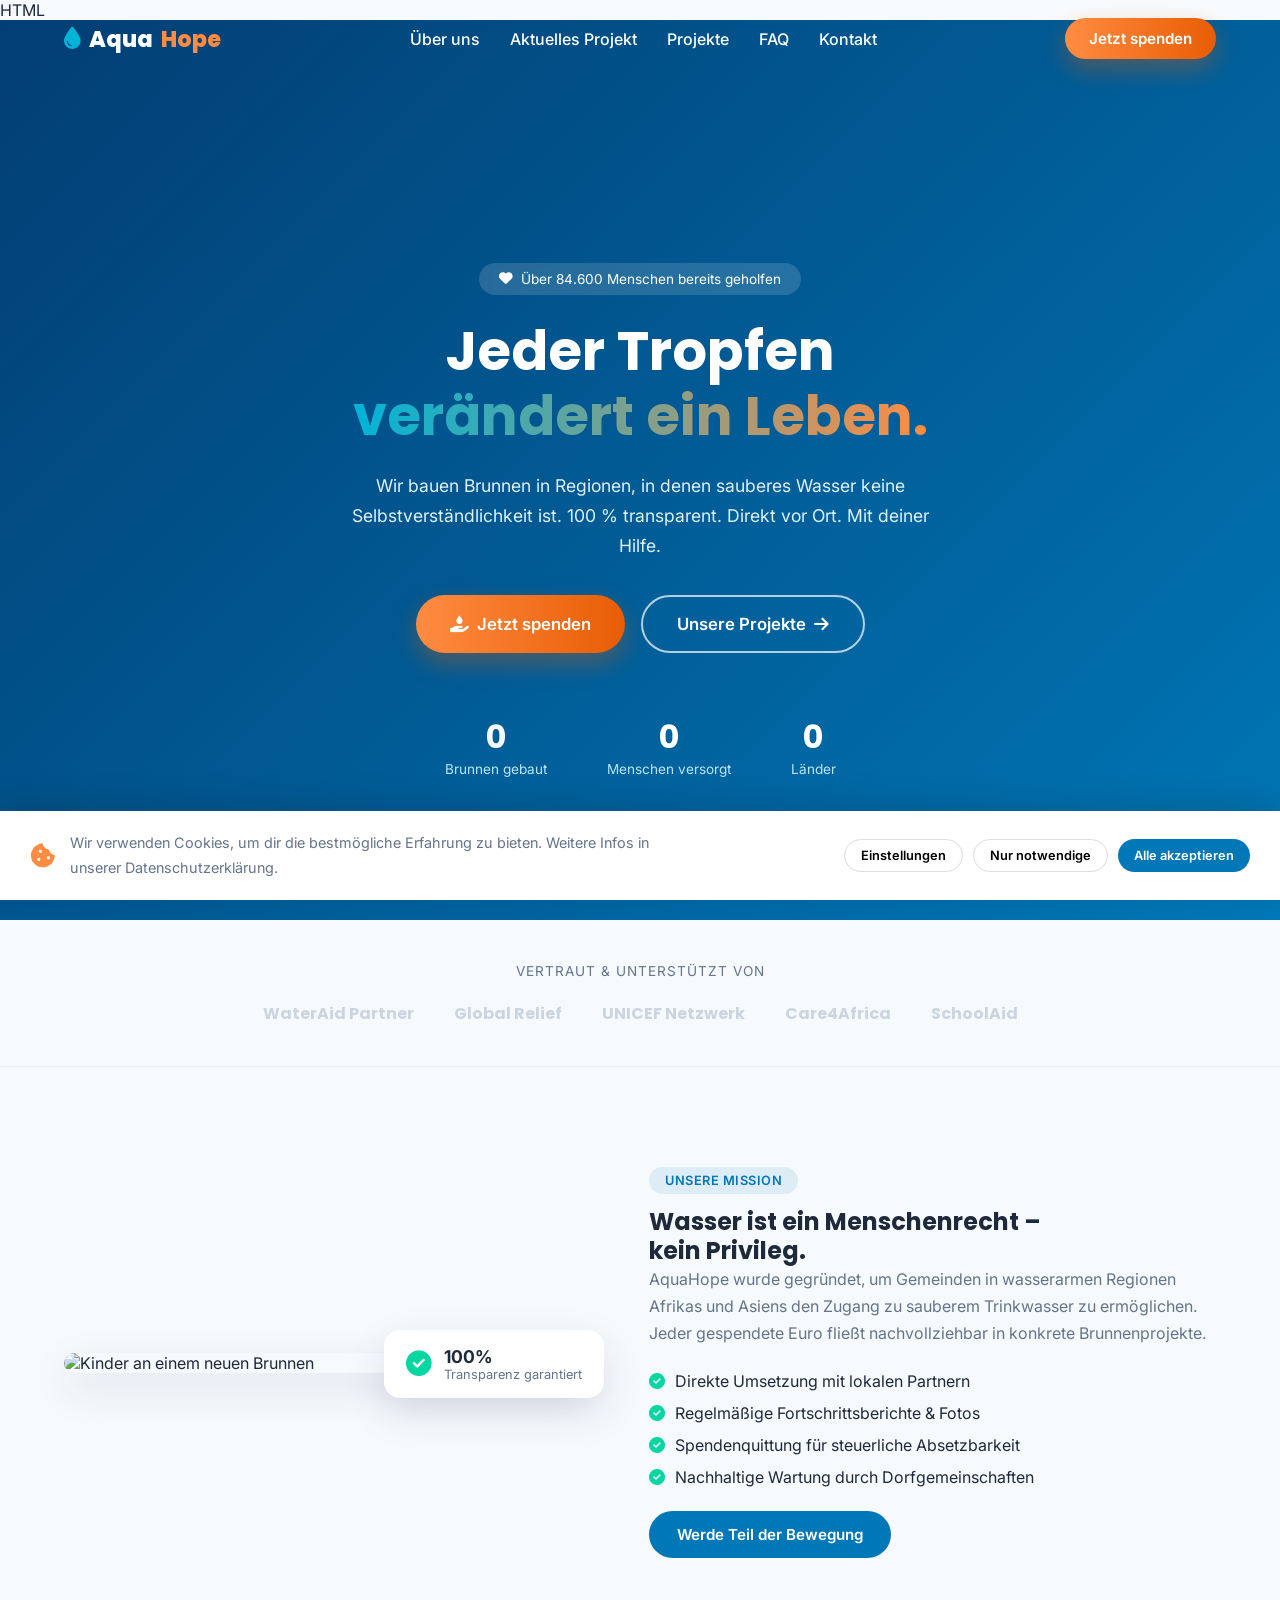
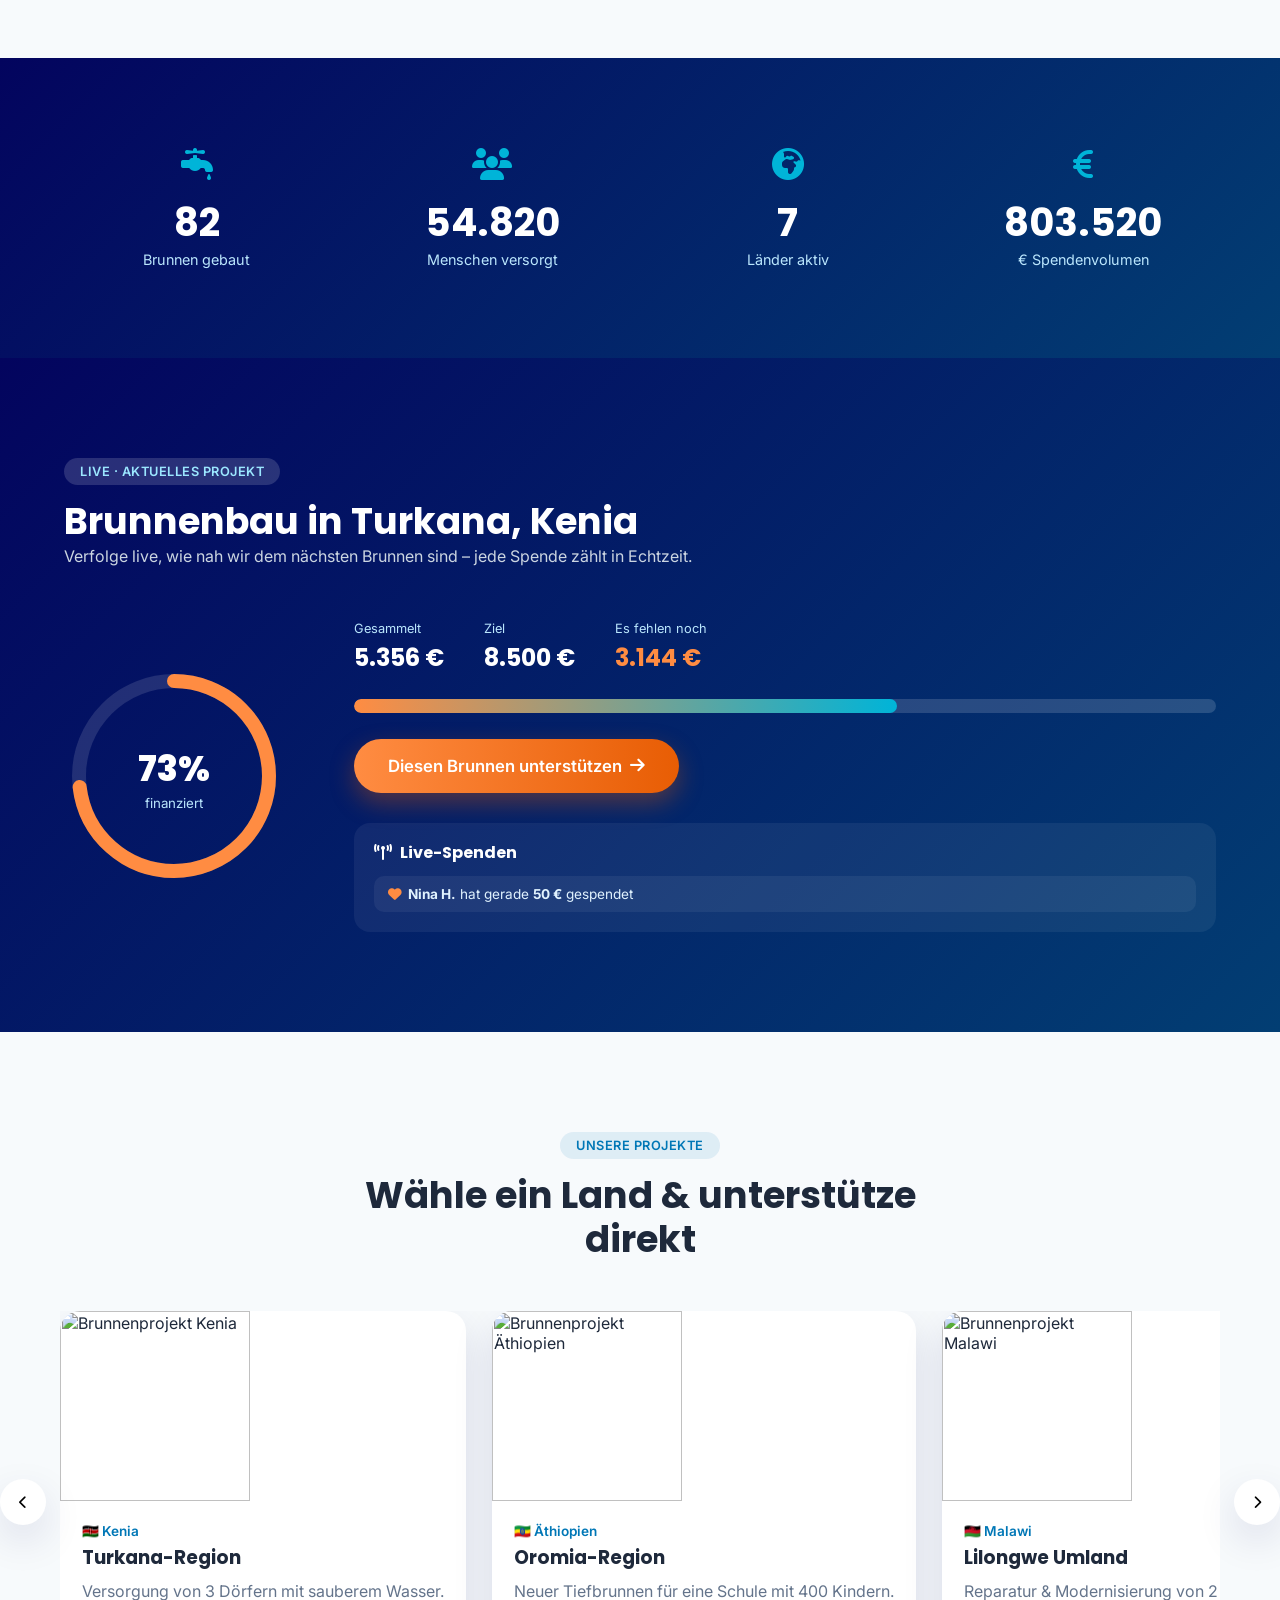
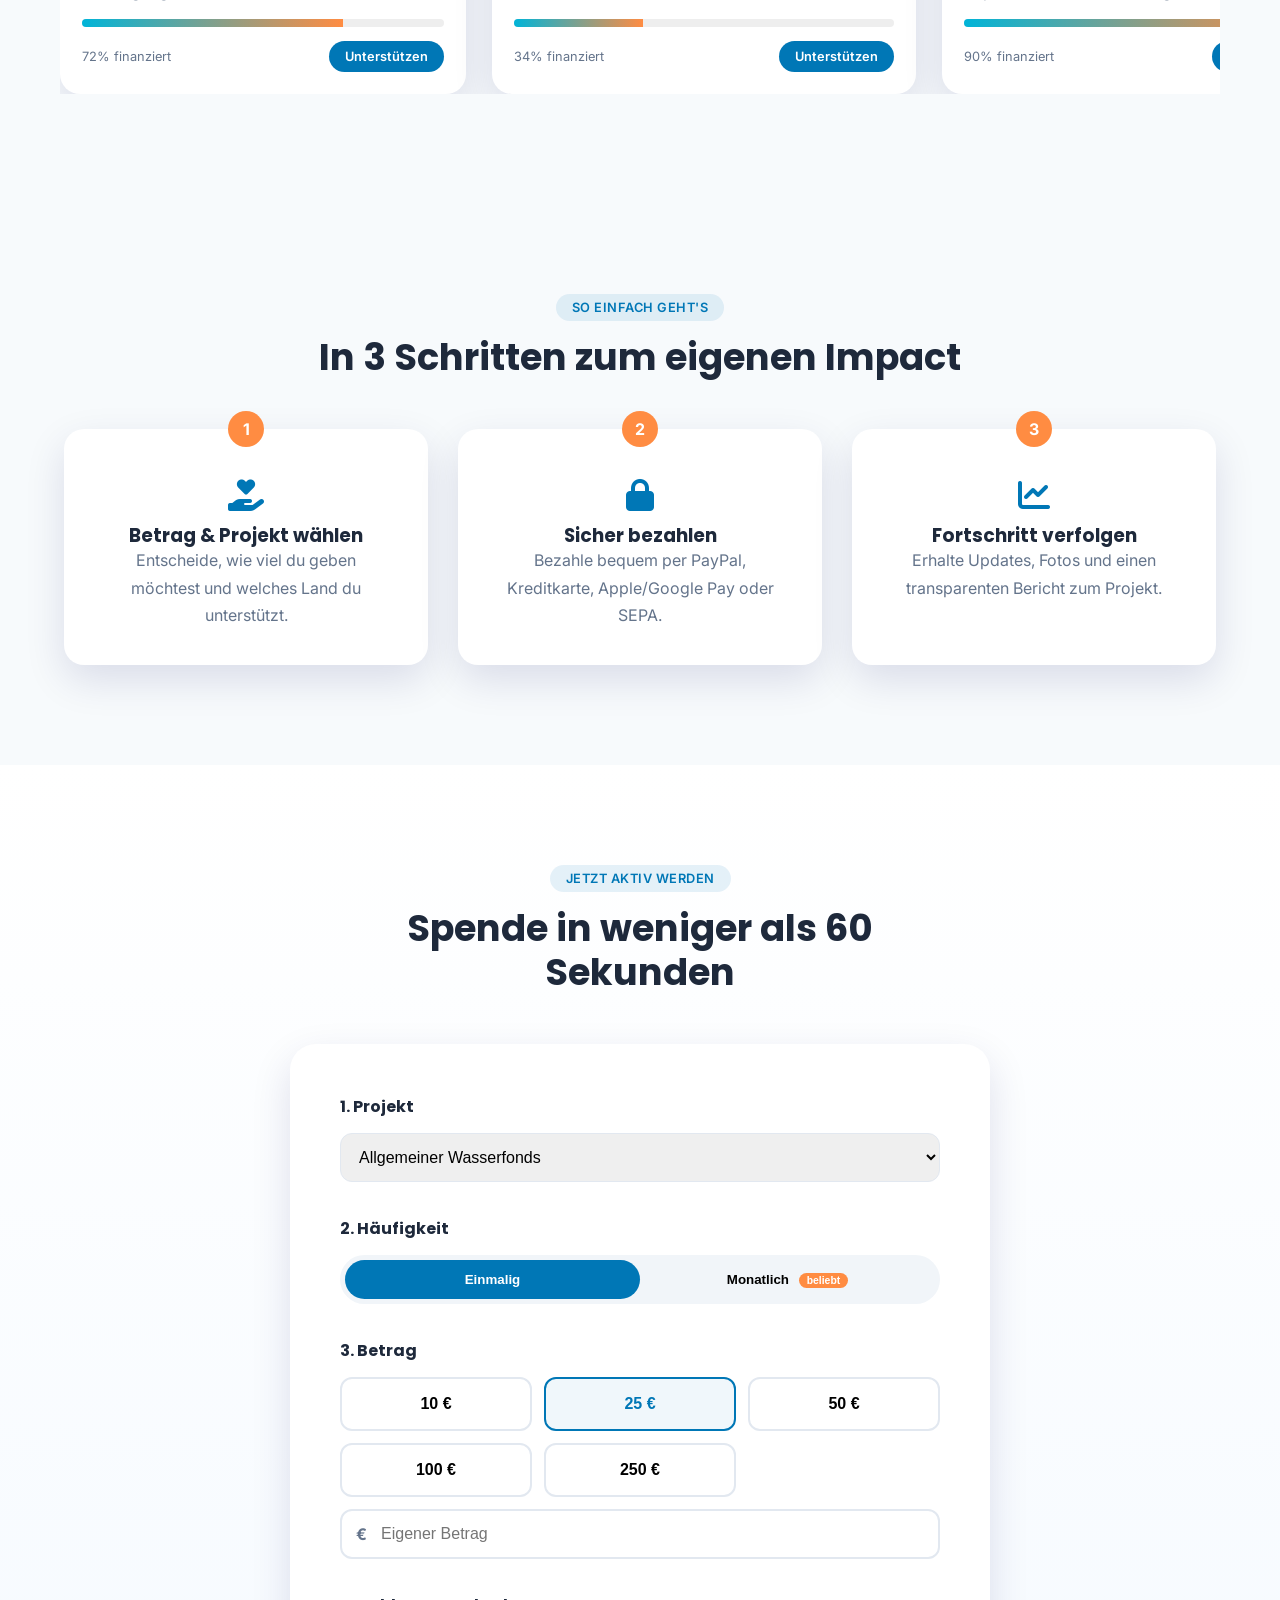
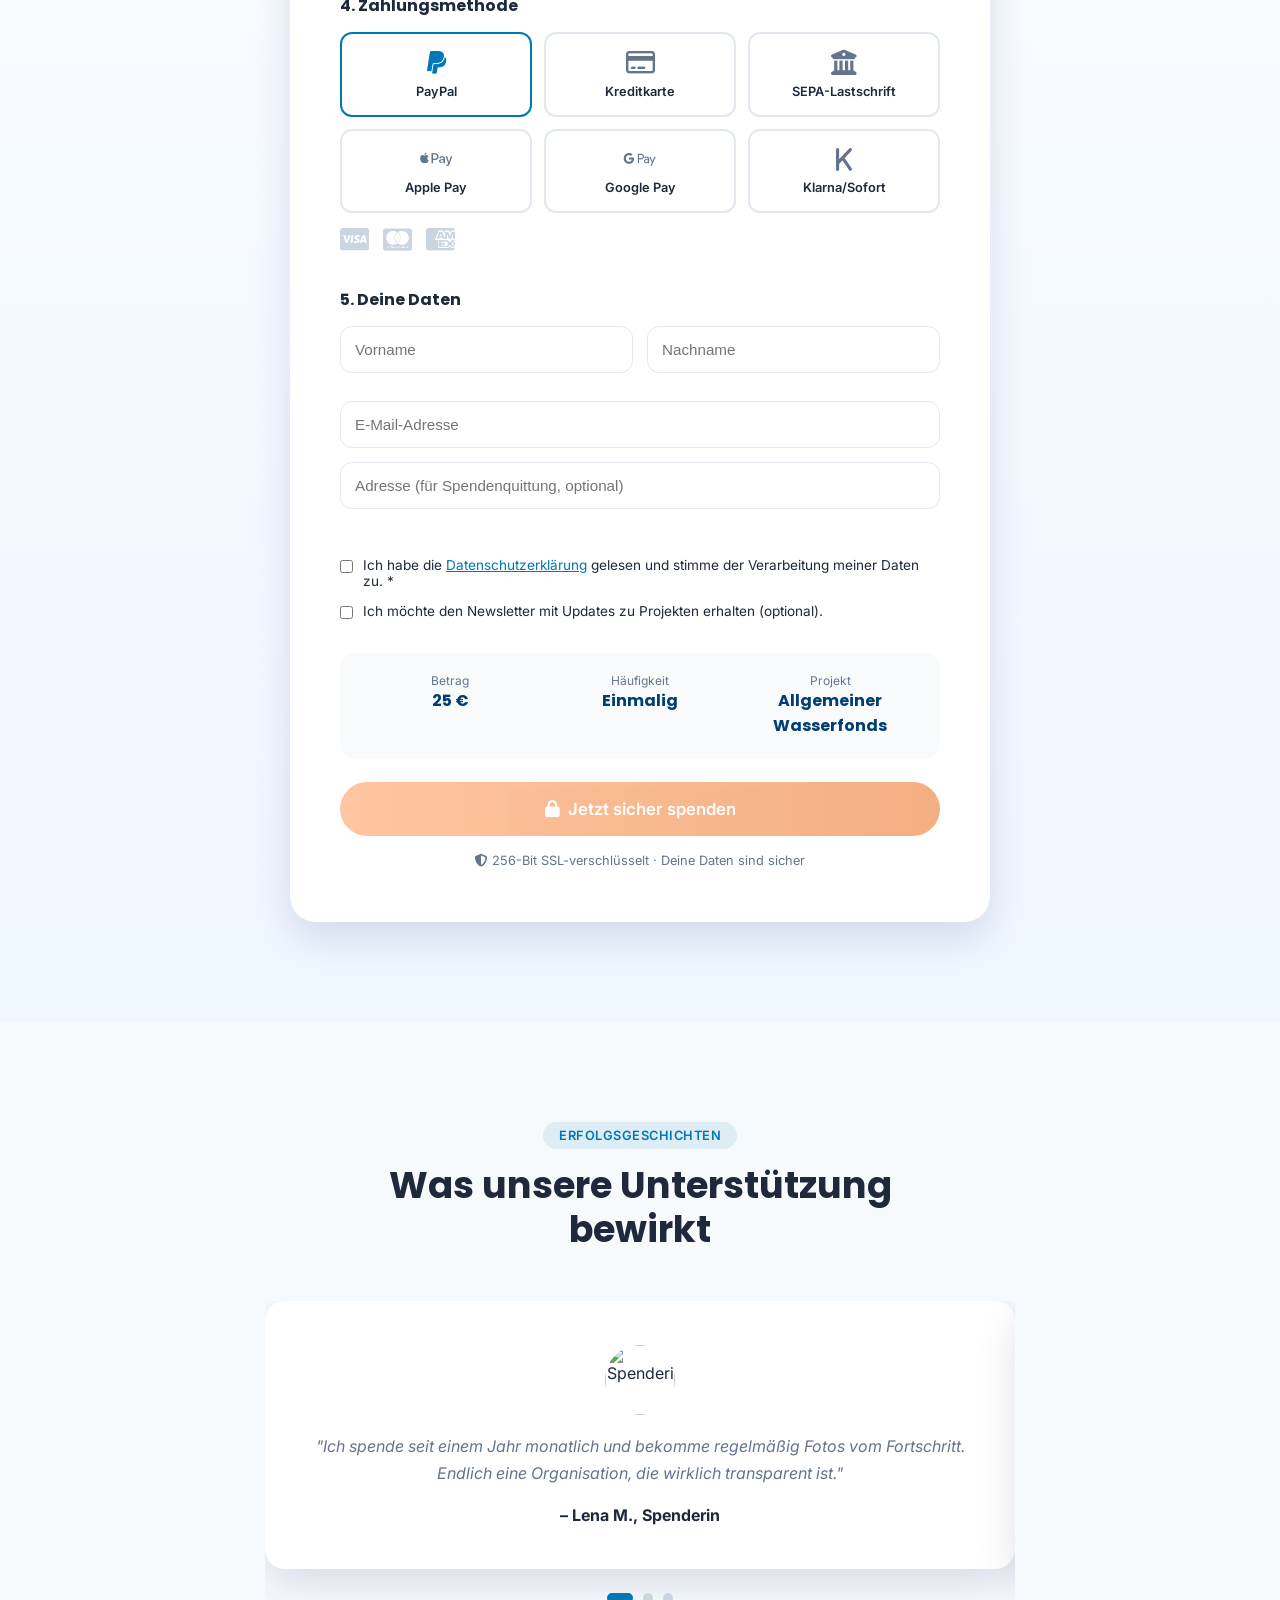
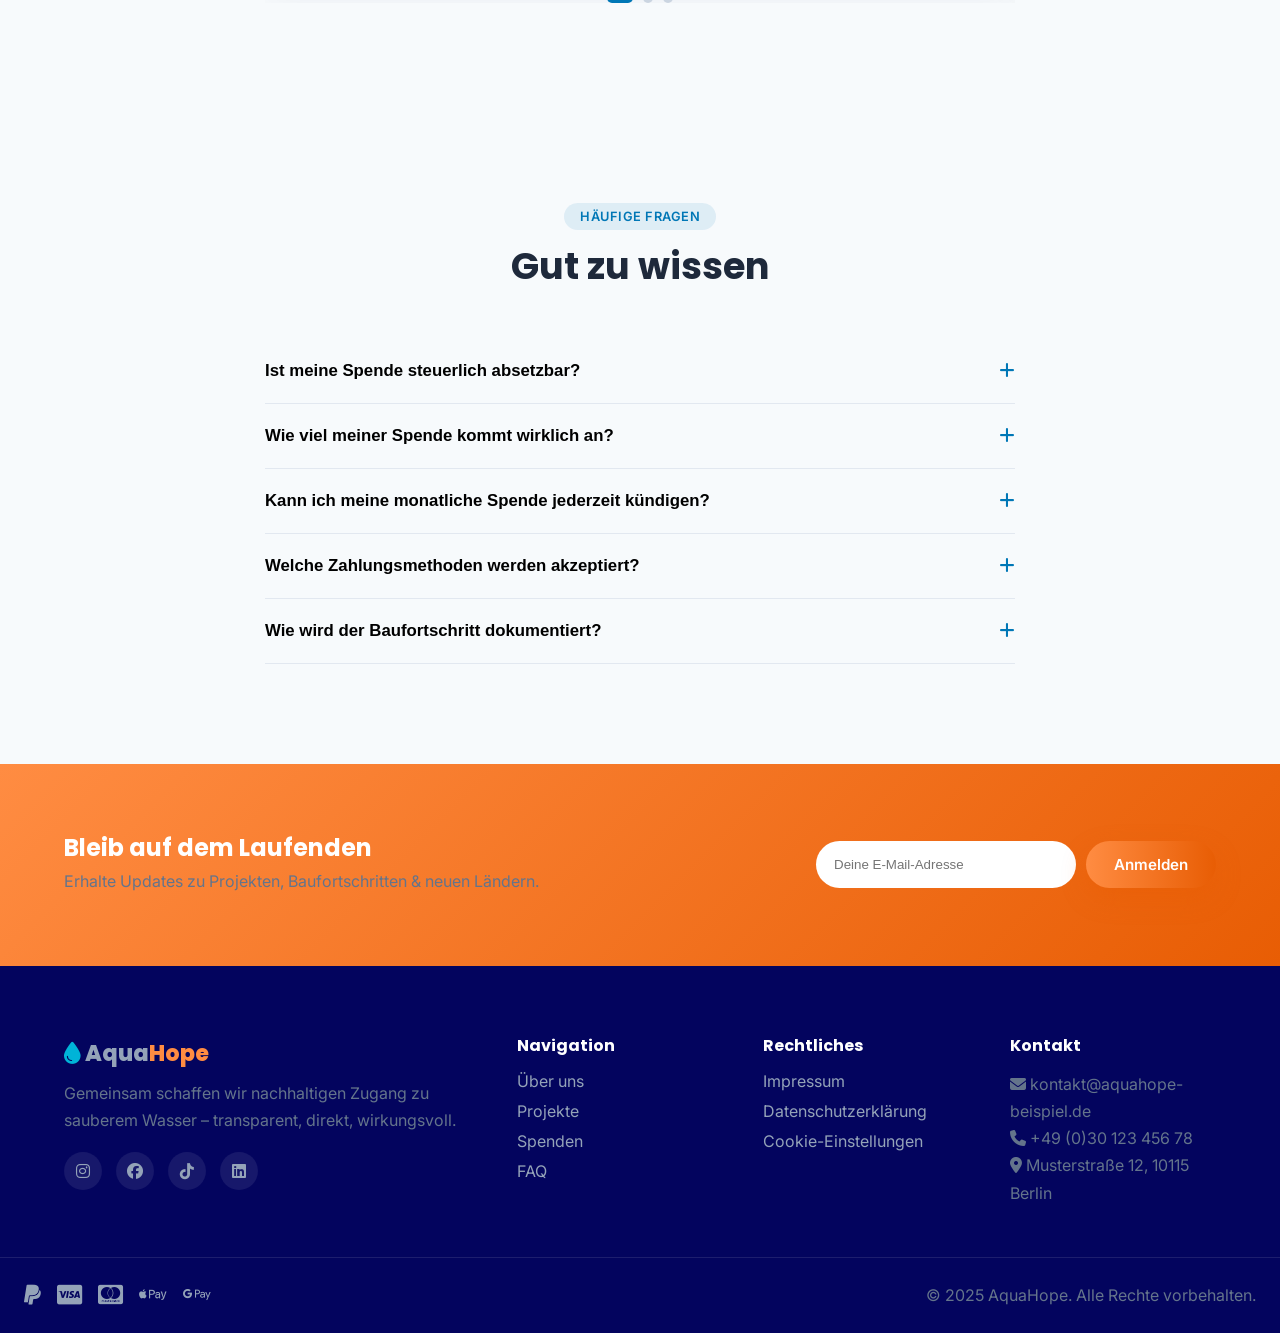
==== commit 730805ce: "Version 3" ====
--- a/index.html
+++ b/index.html
@@ -1,1159 +1,485 @@
+HTML
+
 <!DOCTYPE html>
 <html lang="de">
 <head>
 <meta charset="UTF-8">
 <meta name="viewport" content="width=device-width, initial-scale=1.0">
-<title>Hoffnung Weltweit - Stiftung für nachhaltige Hilfe</title>
-<style>
-  * { margin:0; padding:0; box-sizing:border-box; }
-
-  :root {
-    --p1: #06b6d4;
-    --p2: #3b82f6;
-    --p3: #8b5cf6;
-    --accent: #f59e0b;
-    --accent2: #ef4444;
-    --success: #10b981;
-    --dark: #0f172a;
-    --dark2: #1e293b;
-    --gray: #64748b;
-    --light: #f8fafc;
-  }
-
-  html { scroll-behavior: smooth; }
-
-  body {
-    font-family: 'Segoe UI', -apple-system, BlinkMacSystemFont, sans-serif;
-    color: var(--dark);
-    line-height: 1.6;
-    background: #fff;
-    overflow-x: hidden;
-  }
-
-  a { text-decoration:none; color:inherit; }
-  ul { list-style:none; }
-  img { max-width:100%; display:block; }
-
-  .container { max-width:1200px; margin:0 auto; padding:0 20px; }
-
-  ::selection { background: var(--p3); color:#fff; }
-
-  /* ===== SCROLLBAR ===== */
-  ::-webkit-scrollbar { width:10px; }
-  ::-webkit-scrollbar-track { background:#f1f1f1; }
-  ::-webkit-scrollbar-thumb { background: linear-gradient(var(--p1), var(--p3)); border-radius:10px; }
-
-  /* ===== REVEAL ANIMATION ===== */
-  .reveal {
-    opacity:0;
-    transform: translateY(40px);
-    transition: opacity 0.8s ease, transform 0.8s ease;
-  }
-  .reveal.active { opacity:1; transform:translateY(0); }
-  .reveal-scale { opacity:0; transform: scale(0.85); transition: all 0.7s ease; }
-  .reveal-scale.active { opacity:1; transform:scale(1); }
-  .reveal-left { opacity:0; transform: translateX(-60px); transition: all 0.8s ease; }
-  .reveal-left.active { opacity:1; transform:translateX(0); }
-  .reveal-right { opacity:0; transform: translateX(60px); transition: all 0.8s ease; }
-  .reveal-right.active { opacity:1; transform:translateX(0); }
-
-  .delay-1 { transition-delay: 0.1s; }
-  .delay-2 { transition-delay: 0.25s; }
-  .delay-3 { transition-delay: 0.4s; }
-  .delay-4 { transition-delay: 0.55s; }
-
-  /* ===== HEADER ===== */
-  header {
-    position: sticky;
-    top:0;
-    background: rgba(255,255,255,0.85);
-    backdrop-filter: blur(14px);
-    -webkit-backdrop-filter: blur(14px);
-    box-shadow: 0 2px 20px rgba(0,0,0,0.06);
-    z-index: 1000;
-    transition: all 0.3s;
-  }
-
-  .nav-wrapper {
-    display:flex; justify-content:space-between; align-items:center;
-    padding:15px 20px; max-width:1200px; margin:0 auto;
-  }
-
-  .logo {
-    font-size:1.6rem; font-weight:800;
-    background: linear-gradient(135deg, var(--p2), var(--p3));
-    -webkit-background-clip:text; background-clip:text; -webkit-text-fill-color:transparent;
-    display:flex; align-items:center; gap:8px;
-  }
-  .logo span {
-    background: linear-gradient(135deg, var(--accent), var(--accent2));
-    -webkit-background-clip:text; background-clip:text; -webkit-text-fill-color:transparent;
-  }
-
-  nav ul { display:flex; gap:35px; }
-  nav a {
-    font-weight:600; color:var(--dark); position:relative; padding:5px 0;
-  }
-  nav a::after {
-    content:''; position:absolute; left:0; bottom:0; width:0; height:2px;
-    background: linear-gradient(90deg, var(--p1), var(--p3)); transition: width 0.3s;
-  }
-  nav a:hover::after { width:100%; }
-
-  .country-selector { display:flex; align-items:center; gap:8px; font-size:0.9rem; }
-  .country-selector select {
-    border:1px solid #e2e8f0; border-radius:10px; padding:7px 12px;
-    font-size:0.9rem; cursor:pointer; background: var(--light); font-weight:600;
-  }
-
-  .header-actions { display:flex; align-items:center; gap:20px; }
-
-  .btn-donate-header {
-    background: linear-gradient(135deg, var(--accent), var(--accent2));
-    color:#fff; padding:11px 26px; border-radius:30px; font-weight:700;
-    border:none; cursor:pointer; transition: all 0.3s;
-    box-shadow: 0 4px 20px rgba(239,68,68,0.35);
-  }
-  .btn-donate-header:hover { transform: translateY(-3px) scale(1.04); box-shadow: 0 8px 25px rgba(239,68,68,0.5); }
-
-  .menu-toggle { display:none; font-size:1.8rem; cursor:pointer; background:none; border:none; }
-
-  /* ===== HERO SLIDER ===== */
-  .hero-slider {
-    position: relative;
-    height: 100vh;
-    min-height: 650px;
-    overflow: hidden;
-  }
-
-  .slide {
-    position:absolute; inset:0;
-    display:flex; align-items:center; justify-content:center;
-    opacity:0; transition: opacity 1.2s ease;
-    text-align:center;
-    padding: 0 20px;
-  }
-
-  .slide.active { opacity:1; z-index:2; }
-
-  .slide-bg1 { background: linear-gradient(135deg, #0f172a, #1e3a8a, #06b6d4); }
-  .slide-bg2 { background: linear-gradient(135deg, #1e1b4b, #6d28d9, #db2777); }
-  .slide-bg3 { background: linear-gradient(135deg, #064e3b, #059669, #34d399); }
-
-  .slide::before {
-    content: '';
-    position:absolute; inset:0;
-    background-image: radial-gradient(circle at 20% 20%, rgba(255,255,255,0.15) 0%, transparent 40%),
-                       radial-gradient(circle at 80% 70%, rgba(255,255,255,0.12) 0%, transparent 40%);
-  }
-
-  .slide-emoji {
-    position:absolute;
-    font-size:220px;
-    opacity:0.1;
-    animation: float 6s ease-in-out infinite;
-  }
-  .slide1-emoji { top:-30px; right:5%; }
-  .slide2-emoji { bottom:-30px; left:5%; }
-  .slide3-emoji { top:10%; right:8%; }
-
-  @keyframes float {
-    0%,100% { transform: translateY(0) rotate(0deg); }
-    50% { transform: translateY(-25px) rotate(8deg); }
-  }
-
-  .slide-content { max-width:800px; color:#fff; z-index:3; position:relative; }
-
-  .slide-content .tag {
-    display:inline-block;
-    background: rgba(255,255,255,0.15);
-    backdrop-filter: blur(10px);
-    padding:8px 22px;
-    border-radius:30px;
-    font-size:0.85rem;
-    font-weight:700;
-    letter-spacing:1px;
-    text-transform:uppercase;
-    margin-bottom:25px;
-    border: 1px solid rgba(255,255,255,0.25);
-    animation: fadeDown 1s ease;
-  }
-
-  .slide-content h1 {
-    font-size:3.4rem;
-    font-weight:800;
-    margin-bottom:20px;
-    line-height:1.2;
-    animation: fadeUp 1s ease 0.2s both;
-  }
-
-  .slide-content p {
-    font-size:1.2rem;
-    opacity:0.92;
-    margin-bottom:35px;
-    animation: fadeUp 1s ease 0.4s both;
-  }
-
-  .slide-btns { display:flex; gap:18px; justify-content:center; flex-wrap:wrap; animation: fadeUp 1s ease 0.6s both; }
-
-  @keyframes fadeUp { from { opacity:0; transform:translateY(30px);} to {opacity:1; transform:translateY(0);} }
-  @keyframes fadeDown { from { opacity:0; transform:translateY(-20px);} to {opacity:1; transform:translateY(0);} }
-
-  .btn-hero {
-    background: linear-gradient(135deg, var(--accent), var(--accent2));
-    color:#fff; padding:17px 42px; border-radius:35px; font-weight:700; font-size:1.05rem;
-    border:none; cursor:pointer; box-shadow: 0 8px 30px rgba(239,68,68,0.5);
-    transition: all 0.3s;
-  }
-  .btn-hero:hover { transform: translateY(-4px) scale(1.04); box-shadow: 0 12px 35px rgba(239,68,68,0.65); }
-
-  .btn-hero-outline {
-    background: rgba(255,255,255,0.1);
-    backdrop-filter: blur(10px);
-    color:#fff; padding:17px 42px; border-radius:35px; font-weight:700; font-size:1.05rem;
-    border:2px solid rgba(255,255,255,0.5); cursor:pointer; transition: all 0.3s;
-  }
-  .btn-hero-outline:hover { background: rgba(255,255,255,0.2); transform: translateY(-3px); }
-
-  /* Slider controls */
-  .slider-dots {
-    position:absolute; bottom:35px; left:50%; transform: translateX(-50%);
-    display:flex; gap:12px; z-index:5;
-  }
-  .dot {
-    width:12px; height:12px; border-radius:50%;
-    background: rgba(255,255,255,0.4); cursor:pointer; transition: all 0.3s;
-    border: none;
-  }
-  .dot.active { background:#fff; width:35px; border-radius:8px; }
-
-  .slider-arrow {
-    position:absolute; top:50%; transform: translateY(-50%);
-    background: rgba(255,255,255,0.15); backdrop-filter: blur(10px);
-    border: 1px solid rgba(255,255,255,0.3);
-    color:#fff; width:52px; height:52px; border-radius:50%;
-    display:flex; align-items:center; justify-content:center;
-    font-size:1.4rem; cursor:pointer; z-index:5; transition: all 0.3s;
-  }
-  .slider-arrow:hover { background: rgba(255,255,255,0.3); transform: translateY(-50%) scale(1.1); }
-  .arrow-left { left:30px; }
-  .arrow-right { right:30px; }
-
-  /* Hero stats floating bar */
-  .hero-stats-bar {
-    position: relative;
-    z-index: 10;
-    background: #fff;
-    margin-top: -75px;
-    max-width: 1100px;
-    margin-left:auto; margin-right:auto;
-    border-radius: 22px;
-    box-shadow: 0 20px 60px rgba(0,0,0,0.15);
-    display:grid;
-    grid-template-columns: repeat(4,1fr);
-    overflow:hidden;
-  }
-  .hero-stats-bar .stat-box {
-    padding: 32px 20px;
-    text-align:center;
-    border-right: 1px solid #eee;
-    transition: all 0.3s;
-  }
-  .hero-stats-bar .stat-box:last-child { border-right:none; }
-  .hero-stats-bar .stat-box:hover { background: var(--light); transform: translateY(-5px); }
-  .hero-stats-bar h3 {
-    font-size:2.1rem; font-weight:800;
-    background: linear-gradient(135deg, var(--p2), var(--p3));
-    -webkit-background-clip:text; background-clip:text; -webkit-text-fill-color:transparent;
-  }
-  .hero-stats-bar p { color:var(--gray); font-size:0.85rem; margin-top:5px; font-weight:600; }
-
-  /* ===== SECTION TITLE ===== */
-  .section-title { text-align:center; margin-bottom:55px; }
-  .section-title span.tag {
-    display:inline-block;
-    background: linear-gradient(135deg, rgba(6,182,212,0.12), rgba(139,92,246,0.12));
-    color: var(--p3); font-weight:700; letter-spacing:1px; text-transform:uppercase;
-    font-size:0.8rem; padding:6px 18px; border-radius:20px;
-  }
-  .section-title h2 { font-size:2.4rem; margin-top:15px; color:var(--dark); font-weight:800; }
-  .section-title p { color:var(--gray); max-width:600px; margin:15px auto 0; }
-
-  section { padding:100px 0; position:relative; }
-  .bg-light { background: linear-gradient(180deg, #f8fafc, #f1f5f9); }
-
-  /* ===== PROJECTS ===== */
-  .projects-grid { display:grid; grid-template-columns: repeat(auto-fit, minmax(340px,1fr)); gap:32px; }
-
-  .project-card {
-    background:#fff; border-radius:20px; overflow:hidden;
-    box-shadow: 0 10px 40px rgba(0,0,0,0.07);
-    transition: all 0.4s cubic-bezier(.2,.8,.2,1);
-    border: 1px solid #f0f0f0;
-  }
-  .project-card:hover {
-    transform: translateY(-12px);
-    box-shadow: 0 25px 60px rgba(0,0,0,0.15);
-  }
-
-  .project-img {
-    height:210px; display:flex; align-items:center; justify-content:center;
-    font-size:4.5rem; position:relative; overflow:hidden;
-  }
-  .project-img::after {
-    content:''; position:absolute; inset:0;
-    background: radial-gradient(circle at 70% 30%, rgba(255,255,255,0.25), transparent 60%);
-  }
-  .project-img span.emoji-icon { z-index:2; transition: transform 0.4s; }
-  .project-card:hover .emoji-icon { transform: scale(1.15) rotate(-5deg); }
-
-  .img-water { background: linear-gradient(135deg, #06b6d4, #3b82f6); }
-  .img-food { background: linear-gradient(135deg, #f59e0b, #ef4444); }
-  .img-education { background: linear-gradient(135deg, #8b5cf6, #ec4899); }
-  .img-medical { background: linear-gradient(135deg, #10b981, #06b6d4); }
-
-  .project-badge {
-    position:absolute; top:15px; left:15px;
-    background: rgba(255,255,255,0.95); padding:6px 15px; border-radius:20px;
-    font-size:0.75rem; font-weight:700; color:var(--dark); z-index:3;
-  }
-  .project-urgent {
-    position:absolute; top:15px; right:15px;
-    background: var(--accent2); color:#fff; padding:6px 14px; border-radius:20px;
-    font-size:0.7rem; font-weight:800; z-index:3; animation: pulseBadge 2s infinite;
-  }
-  @keyframes pulseBadge { 0%,100%{ transform:scale(1);} 50%{ transform:scale(1.08);} }
-
-  .project-content { padding:26px; }
-  .project-content h3 { font-size:1.35rem; margin-bottom:10px; font-weight:800; }
-  .project-content p { color:var(--gray); font-size:0.95rem; margin-bottom:20px; }
-
-  .project-location { display:flex; align-items:center; gap:6px; font-size:0.85rem; color:var(--p2); font-weight:700; margin-bottom:15px; }
-
-  .progress-info { display:flex; justify-content:space-between; font-size:0.85rem; margin-bottom:8px; font-weight:700; }
-  .progress-bar-bg { background:#eef2f7; height:11px; border-radius:10px; overflow:hidden; margin-bottom:20px; }
-  .progress-bar-fill { height:100%; border-radius:10px; transition: width 1.5s cubic-bezier(.2,.8,.2,1); width:0%; position:relative; overflow:hidden; }
-  .progress-bar-fill::after {
-    content:''; position:absolute; inset:0;
-    background: linear-gradient(90deg, transparent, rgba(255,255,255,0.4), transparent);
-    animation: shimmer 2s infinite;
-  }
-  @keyframes shimmer { 0% { transform: translateX(-100%);} 100% { transform: translateX(100%);} }
-
-  .fill-water { background: linear-gradient(90deg, #06b6d4, #3b82f6); }
-  .fill-food { background: linear-gradient(90deg, #f59e0b, #ef4444); }
-  .fill-education { background: linear-gradient(90deg, #8b5cf6, #ec4899); }
-  .fill-medical { background: linear-gradient(90deg, #10b981, #06b6d4); }
-
-  .countdown-box {
-    background: linear-gradient(135deg, #e0f2fe, #dbeafe);
-    border-radius:14px; padding:18px; text-align:center; margin-bottom:18px;
-    position:relative; overflow:hidden;
-  }
-  .countdown-box::before {
-    content:'💧'; position:absolute; font-size:5rem; opacity:0.1; right:-10px; top:-15px;
-  }
-  .countdown-box .label { font-size:0.75rem; text-transform:uppercase; letter-spacing:1px; color:#1e40af; font-weight:700; margin-bottom:6px; }
-  .countdown-amount { font-size:2.1rem; font-weight:800; color:#1e3a8a; }
-  .countdown-amount span { font-size:1rem; font-weight:600; }
-
-  .btn-project {
-    width:100%; padding:14px; border-radius:12px; border:none;
-    background: var(--dark); color:#fff; font-weight:700; cursor:pointer;
-    transition: all 0.3s; position:relative; overflow:hidden;
-  }
-  .btn-project::before {
-    content:''; position:absolute; inset:0;
-    background: linear-gradient(135deg, var(--p1), var(--p3));
-    transform: translateX(-100%); transition: transform 0.4s;
-  }
-  .btn-project span { position:relative; z-index:2; }
-  .btn-project:hover::before { transform: translateX(0); }
-
-  /* ===== ABOUT ===== */
-  .about-flex { display:flex; align-items:center; gap:70px; flex-wrap:wrap; }
-  .about-flex > div { flex:1; min-width:300px; }
-
-  .about-img-box {
-    background: linear-gradient(135deg, var(--p1), var(--p3));
-    border-radius:24px; height:420px; display:flex; align-items:center; justify-content:center;
-    font-size:7rem; position:relative; overflow:hidden;
-    box-shadow: 0 30px 60px rgba(59,130,246,0.3);
-  }
-  .about-img-box::before {
-    content:''; position:absolute; width:200px; height:200px; border-radius:50%;
-    background: rgba(255,255,255,0.15); top:-60px; left:-60px;
-  }
-  .about-img-box::after {
-    content:''; position:absolute; width:150px; height:150px; border-radius:50%;
-    background: rgba(255,255,255,0.1); bottom:-40px; right:-40px;
-  }
-
-  .about-text h2 { font-size:2.3rem; margin-bottom:20px; font-weight:800; }
-  .about-text p { color:var(--gray); margin-bottom:15px; }
-
-  .about-features { display:grid; grid-template-columns:1fr 1fr; gap:22px; margin-top:28px; }
-  .feature-item { display:flex; gap:14px; align-items:flex-start; }
-  .feature-icon {
-    background: linear-gradient(135deg, var(--p1), var(--p3));
-    width:48px; height:48px; border-radius:14px; display:flex; align-items:center; justify-content:center;
-    font-size:1.3rem; flex-shrink:0; box-shadow: 0 8px 20px rgba(59,130,246,0.3);
-  }
-  .feature-item h4 { font-size:1rem; margin-bottom:3px; font-weight:700; }
-  .feature-item p { font-size:0.85rem; color:var(--gray); }
-
-  /* ===== COUNTRIES ===== */
-  .countries-grid { display:grid; grid-template-columns: repeat(auto-fit, minmax(200px,1fr)); gap:22px; }
-  .country-card {
-    background:#fff; border:2px solid #eef2f7; border-radius:16px; padding:28px 20px; text-align:center;
-    cursor:pointer; transition: all 0.35s; position:relative; overflow:hidden;
-  }
-  .country-card::before {
-    content:''; position:absolute; inset:0; opacity:0;
-    background: linear-gradient(135deg, rgba(6,182,212,0.08), rgba(139,92,246,0.08));
-    transition: opacity 0.3s;
-  }
-  .country-card:hover::before, .country-card.active::before { opacity:1; }
-  .country-card:hover, .country-card.active { border-color: var(--p2); transform: translateY(-6px); box-shadow: 0 15px 35px rgba(59,130,246,0.15); }
-  .country-flag { font-size:2.7rem; margin-bottom:10px; position:relative; z-index:2; }
-  .country-card h4 { margin-bottom:5px; position:relative; z-index:2; font-weight:700; }
-  .country-card p { font-size:0.8rem; color:var(--gray); position:relative; z-index:2; }
-
-  /* ===== PAYMENT ===== */
-  .payment-section { text-align:center; }
-  .payment-methods { display:flex; justify-content:center; gap:20px; flex-wrap:wrap; margin-top:35px; }
-  .payment-badge {
-    background:#fff; border:1px solid #eef2f7; border-radius:14px; padding:20px 32px;
-    display:flex; align-items:center; gap:10px; font-weight:700; box-shadow: 0 8px 25px rgba(0,0,0,0.05);
-    font-size:1.1rem; transition: all 0.3s;
-  }
-  .payment-badge:hover { transform: translateY(-6px); box-shadow: 0 15px 35px rgba(0,0,0,0.1); }
-
-  /* ===== TESTIMONIALS SLIDER ===== */
-  .testi-slider { max-width:750px; margin:0 auto; position:relative; }
-  .testi-track { overflow:hidden; }
-  .testi-slides { display:flex; transition: transform 0.6s ease; }
-  .testi-slide { min-width:100%; text-align:center; padding:20px 30px; }
-  .testi-slide .stars { color:var(--accent); font-size:1.3rem; margin-bottom:20px; }
-  .testi-slide p { font-size:1.2rem; font-style:italic; color:var(--dark2); margin-bottom:25px; line-height:1.7; }
-  .testi-author { display:flex; align-items:center; justify-content:center; gap:12px; }
-  .testi-avatar {
-    width:55px; height:55px; border-radius:50%;
-    background: linear-gradient(135deg, var(--p1), var(--p3));
-    display:flex; align-items:center; justify-content:center; font-size:1.5rem; color:#fff;
-  }
-  .testi-author h5 { font-weight:700; }
-  .testi-author span { font-size:0.85rem; color:var(--gray); }
-
-  .testi-dots { display:flex; justify-content:center; gap:10px; margin-top:30px; }
-  .testi-dots .dot { background:#dbeafe; }
-  .testi-dots .dot.active { background: var(--p2); }
-
-  /* ===== CTA ===== */
-  .cta-section {
-    background: linear-gradient(135deg, var(--accent), var(--accent2));
-    color:#fff; text-align:center; padding:90px 20px; position:relative; overflow:hidden;
-  }
-  .cta-section::before {
-    content:'❤️'; position:absolute; font-size:400px; opacity:0.08; top:-100px; left:-80px;
-  }
-  .cta-section h2 { font-size:2.4rem; margin-bottom:15px; font-weight:800; position:relative; z-index:2; }
-  .cta-section p { max-width:550px; margin:0 auto 32px; opacity:0.95; position:relative; z-index:2; }
-  .btn-cta {
-    background:#fff; color: var(--accent2); padding:17px 48px; border-radius:35px; font-weight:800;
-    font-size:1.1rem; border:none; cursor:pointer; transition: all 0.3s; position:relative; z-index:2;
-  }
-  .btn-cta:hover { transform: scale(1.06); box-shadow: 0 15px 35px rgba(0,0,0,0.2); }
-
-  /* ===== FOOTER ===== */
-  footer { background: var(--dark); color:#94a3b8; padding:65px 0 20px; }
-  .footer-grid { display:grid; grid-template-columns: 2fr 1fr 1fr 1fr; gap:40px; margin-bottom:40px; }
-  .footer-grid h3 { color:#fff; margin-bottom:20px; font-size:1.1rem; }
-  .footer-grid ul li { margin-bottom:10px; }
-  .footer-grid ul li a:hover { color: var(--p1); }
-  .footer-logo { font-size:1.5rem; font-weight:800; color:#fff; margin-bottom:15px; }
-  .footer-logo span { color: var(--accent); }
-  .social-icons { display:flex; gap:12px; margin-top:20px; }
-  .social-icons a {
-    width:40px; height:40px; border-radius:50%; background: rgba(255,255,255,0.08);
-    display:flex; align-items:center; justify-content:center; transition: all 0.3s;
-  }
-  .social-icons a:hover { background: linear-gradient(135deg, var(--p1), var(--p3)); transform: translateY(-4px); }
-  .footer-bottom { border-top:1px solid #1e293b; padding-top:20px; text-align:center; font-size:0.85rem; }
-
-  /* ===== STICKY DONATE ===== */
-  .sticky-donate {
-    position:fixed; bottom:25px; right:25px; z-index:999;
-    background: linear-gradient(135deg, var(--accent), var(--accent2));
-    color:#fff; padding:17px 32px; border-radius:50px; font-weight:700; font-size:1rem;
-    border:none; cursor:pointer; box-shadow: 0 10px 30px rgba(239,68,68,0.5);
-    display:flex; align-items:center; gap:8px; animation: pulse 2.5s infinite; transition: transform 0.3s;
-  }
-  .sticky-donate:hover { transform: scale(1.08); }
-  @keyframes pulse {
-    0% { box-shadow: 0 0 0 0 rgba(239,68,68,0.6); }
-    70% { box-shadow: 0 0 0 18px rgba(239,68,68,0); }
-    100% { box-shadow: 0 0 0 0 rgba(239,68,68,0); }
-  }
-
-  /* progress top scroll indicator */
-  .scroll-progress {
-    position: fixed; top:0; left:0; height:4px;
-    background: linear-gradient(90deg, var(--p1), var(--p3), var(--accent));
-    z-index: 2000; width:0%;
-  }
-
-  /* ===== MODAL ===== */
-  .modal-overlay {
-    display:none; position:fixed; inset:0; background: rgba(15,23,42,0.7);
-    backdrop-filter: blur(4px); z-index:2000; align-items:center; justify-content:center; padding:20px;
-  }
-  .modal-overlay.active { display:flex; animation: fadeIn 0.3s; }
-  @keyframes fadeIn { from{opacity:0;} to{opacity:1;} }
-
-  .modal-box {
-    background:#fff; border-radius:22px; max-width:480px; width:100%; max-height:90vh;
-    overflow-y:auto; padding:38px; position:relative; animation: slideUp 0.4s ease;
-  }
-  @keyframes slideUp { from{ transform:translateY(40px); opacity:0;} to{transform:translateY(0); opacity:1;} }
-
-  .modal-close {
-    position:absolute; top:18px; right:20px; font-size:1.5rem; cursor:pointer; color:var(--gray);
-    background: var(--light); border:none; width:36px; height:36px; border-radius:50%; transition: all 0.3s;
-  }
-  .modal-close:hover { background:#fee2e2; color:var(--accent2); transform: rotate(90deg); }
-
-  .modal-box h2 { margin-bottom:5px; color:var(--dark); font-weight:800; }
-  .modal-box .sub { color:var(--gray); margin-bottom:25px; font-size:0.9rem; }
-
-  .amount-grid { display:grid; grid-template-columns: repeat(3,1fr); gap:10px; margin-bottom:20px; }
-  .amount-btn {
-    padding:15px; border:2px solid #eef2f7; border-radius:12px; background:#fff; font-weight:700;
-    cursor:pointer; transition: all 0.25s;
-  }
-  .amount-btn:hover, .amount-btn.selected {
-    border-color: var(--p2); background: linear-gradient(135deg, #eff6ff, #f5f3ff); color: var(--p3);
-    transform: translateY(-2px);
-  }
-
-  .custom-amount { width:100%; padding:15px; border:2px solid #eef2f7; border-radius:12px; margin-bottom:20px; font-size:1rem; }
-  .custom-amount:focus, .form-group input:focus, .form-group select:focus { outline:none; border-color: var(--p2); }
-
-  .form-group { margin-bottom:18px; }
-  .form-group label { display:block; margin-bottom:6px; font-size:0.9rem; font-weight:700; }
-  .form-group input, .form-group select {
-    width:100%; padding:13px; border:2px solid #eef2f7; border-radius:12px; font-size:0.95rem; transition: border 0.25s;
-  }
-
-  .payment-options { display:grid; grid-template-columns: repeat(2,1fr); gap:10px; margin-bottom:25px; }
-  .payment-option {
-    border:2px solid #eef2f7; border-radius:12px; padding:15px; text-align:center; cursor:pointer;
-    font-weight:700; font-size:0.9rem; transition: all 0.25s;
-  }
-  .payment-option:hover, .payment-option.selected {
-    border-color: var(--p2); background: linear-gradient(135deg, #eff6ff, #f5f3ff);
-  }
-
-  .btn-submit-donation {
-    width:100%; padding:17px; background: linear-gradient(135deg, var(--accent), var(--accent2));
-    color:#fff; border:none; border-radius:14px; font-weight:800; font-size:1.05rem; cursor:pointer;
-    box-shadow: 0 10px 30px rgba(239,68,68,0.4); transition: all 0.3s;
-  }
-  .btn-submit-donation:hover { transform: translateY(-3px); box-shadow: 0 15px 35px rgba(239,68,68,0.55); }
-
-  .success-msg { display:none; text-align:center; padding:20px; }
-  .success-msg.active { display:block; animation: fadeIn 0.5s; }
-  .success-msg .icon { font-size:4.5rem; margin-bottom:15px; animation: bounce 1s; }
-  @keyframes bounce { 0%,100%{transform:translateY(0);} 50%{transform:translateY(-15px);} }
-
-  /* ===== RESPONSIVE ===== */
-  @media (max-width:900px) {
-    nav ul { display:none; }
-    .menu-toggle { display:block; }
-    .footer-grid { grid-template-columns:1fr 1fr; }
-    .slide-content h1 { font-size:2.3rem; }
-    .hero-stats-bar { grid-template-columns: 1fr 1fr; border-radius:18px; }
-    .hero-stats-bar .stat-box:nth-child(2) { border-right:none; }
-    .country-selector span { display:none; }
-    .slider-arrow { width:42px; height:42px; font-size:1.1rem; }
-  }
-  @media (max-width:500px) {
-    .footer-grid { grid-template-columns:1fr; }
-    .amount-grid { grid-template-columns: repeat(2,1fr); }
-    .payment-options { grid-template-columns:1fr; }
-    .sticky-donate { padding:14px 22px; font-size:0.9rem; }
-    .slide-content h1 { font-size:1.7rem; }
-    .slide-btns { flex-direction:column; align-items:center; }
-    .arrow-left { left:10px; } .arrow-right { right:10px; }
-  }
-</style>
+<title>AquaHope – Sauberes Wasser für alle | Jetzt spenden</title>
+<meta name="description" content="Spende für Brunnenprojekte in Afrika und Asien. Transparent, sicher, wirkungsvoll.">
+<link rel="preconnect" href="https://fonts.googleapis.com">
+<link href="https://fonts.googleapis.com/css2?family=Poppins:wght@500;600;700;800;900&family=Inter:wght@400;500;600&display=swap" rel="stylesheet">
+<link rel="stylesheet" href="https://cdnjs.cloudflare.com/ajax/libs/font-awesome/6.5.1/css/all.min.css">
+<link rel="stylesheet" href="style.css">
 </head>
 <body>
 
-<div class="scroll-progress" id="scrollProgress"></div>
-
-<!-- ===== HEADER ===== -->
-<header>
-  <div class="nav-wrapper">
-    <div class="logo">💧 Hoffnung<span>Weltweit</span></div>
-    <nav>
-      <ul>
-        <li><a href="#projekte">Projekte</a></li>
-        <li><a href="#ueber-uns">Über uns</a></li>
-        <li><a href="#laender">Länder</a></li>
-        <li><a href="#kontakt">Kontakt</a></li>
+<!-- PRELOADER -->
+<div id="preloader">
+  <div class="drop"></div>
+  <p>AquaHope lädt …</p>
+</div>
+
+<!-- SCROLL PROGRESS -->
+<div id="scrollProgress"></div>
+
+<!-- COOKIE BANNER -->
+<div id="cookieBanner" class="cookie-banner">
+  <div class="cookie-content">
+    <i class="fa-solid fa-cookie-bite"></i>
+    <p>Wir verwenden Cookies, um dir die bestmögliche Erfahrung zu bieten. Weitere Infos in unserer <a href="datenschutz.html">Datenschutzerklärung</a>.</p>
+  </div>
+  <div class="cookie-buttons">
+    <button id="cookieSettings" class="btn btn-ghost-small">Einstellungen</button>
+    <button id="cookieDecline" class="btn btn-ghost-small">Nur notwendige</button>
+    <button id="cookieAccept" class="btn btn-primary-small">Alle akzeptieren</button>
+  </div>
+</div>
+
+<!-- COOKIE SETTINGS MODAL -->
+<div id="cookieModal" class="modal-overlay">
+  <div class="modal-box">
+    <h3><i class="fa-solid fa-shield-halved"></i> Cookie-Einstellungen</h3>
+    <label class="switch-row"><span>Notwendige Cookies</span><input type="checkbox" checked disabled><span class="hint">Immer aktiv</span></label>
+    <label class="switch-row"><span>Statistik (z. B. Reichweite)</span><input type="checkbox" id="cookieStats"></label>
+    <label class="switch-row"><span>Marketing / Personalisierung</span><input type="checkbox" id="cookieMarketing"></label>
+    <div class="modal-actions">
+      <button class="btn btn-ghost-small" id="closeCookieModal">Abbrechen</button>
+      <button class="btn btn-primary-small" id="saveCookieModal">Speichern</button>
+    </div>
+  </div>
+</div>
+
+<!-- HEADER -->
+<header id="mainHeader">
+  <div class="container header-inner">
+    <a href="#hero" class="logo"><i class="fa-solid fa-droplet"></i> Aqua<span>Hope</span></a>
+    <nav id="mainNav">
+      <a href="#ueber-uns">Über uns</a>
+      <a href="#spendenuhr">Aktuelles Projekt</a>
+      <a href="#projekte">Projekte</a>
+      <a href="#faq">FAQ</a>
+      <a href="#kontakt">Kontakt</a>
+    </nav>
+    <a href="#spenden" class="btn btn-accent nav-cta">Jetzt spenden</a>
+    <button id="burger" aria-label="Menü"><i class="fa-solid fa-bars"></i></button>
+  </div>
+</header>
+
+<!-- HERO -->
+<section id="hero">
+  <div class="bubble b1"></div><div class="bubble b2"></div><div class="bubble b3"></div>
+  <div class="bubble b4"></div><div class="bubble b5"></div><div class="bubble b6"></div>
+  <div class="container hero-inner reveal">
+    <span class="pill"><i class="fa-solid fa-heart"></i> Über 84.600 Menschen bereits geholfen</span>
+    <h1>Jeder Tropfen<br><span class="gradient-text">verändert ein Leben.</span></h1>
+    <p>Wir bauen Brunnen in Regionen, in denen sauberes Wasser keine Selbstverständlichkeit ist. 100 % transparent. Direkt vor Ort. Mit deiner Hilfe.</p>
+    <div class="hero-buttons">
+      <a href="#spenden" class="btn btn-accent btn-lg"><i class="fa-solid fa-hand-holding-water"></i> Jetzt spenden</a>
+      <a href="#projekte" class="btn btn-outline btn-lg">Unsere Projekte <i class="fa-solid fa-arrow-right"></i></a>
+    </div>
+    <div class="hero-mini-stats">
+      <div><strong data-count="127">0</strong><span>Brunnen gebaut</span></div>
+      <div><strong data-count="84600">0</strong><span>Menschen versorgt</span></div>
+      <div><strong data-count="12">0</strong><span>Länder</span></div>
+    </div>
+  </div>
+  <div class="scroll-down"><i class="fa-solid fa-chevron-down"></i></div>
+</section>
+
+<!-- TRUST BAR -->
+<section class="trust-bar reveal">
+  <div class="container">
+    <p>Vertraut & unterstützt von</p>
+    <div class="trust-logos">
+      <span>WaterAid Partner</span><span>Global Relief</span><span>UNICEF Netzwerk</span><span>Care4Africa</span><span>SchoolAid</span>
+    </div>
+  </div>
+</section>
+
+<!-- ÜBER UNS -->
+<section id="ueber-uns" class="section">
+  <div class="container two-col">
+    <div class="col-img reveal-left">
+      <img src="https://picsum.photos/seed/aquahope1/600/700" alt="Kinder an einem neuen Brunnen">
+      <div class="floating-card"><i class="fa-solid fa-circle-check"></i><div><strong>100%</strong><span>Transparenz garantiert</span></div></div>
+    </div>
+    <div class="col-text reveal-right">
+      <span class="tag">Unsere Mission</span>
+      <h2>Wasser ist ein Menschenrecht – <br>kein Privileg.</h2>
+      <p>AquaHope wurde gegründet, um Gemeinden in wasserarmen Regionen Afrikas und Asiens den Zugang zu sauberem Trinkwasser zu ermöglichen. Jeder gespendete Euro fließt nachvollziehbar in konkrete Brunnenprojekte.</p>
+      <ul class="checklist">
+        <li><i class="fa-solid fa-circle-check"></i> Direkte Umsetzung mit lokalen Partnern</li>
+        <li><i class="fa-solid fa-circle-check"></i> Regelmäßige Fortschrittsberichte & Fotos</li>
+        <li><i class="fa-solid fa-circle-check"></i> Spendenquittung für steuerliche Absetzbarkeit</li>
+        <li><i class="fa-solid fa-circle-check"></i> Nachhaltige Wartung durch Dorfgemeinschaften</li>
       </ul>
-    </nav>
-    <div class="header-actions">
-      <div class="country-selector">
-        <span>🌍</span>
-        <select id="countrySelectHeader" onchange="changeCountry(this.value)">
-          <option value="kenia">Kenia</option>
-          <option value="aethiopien">Äthiopien</option>
-          <option value="mali">Mali</option>
-          <option value="malawi">Malawi</option>
-          <option value="haiti">Haiti</option>
-        </select>
-      </div>
-      <button class="btn-donate-header" onclick="openModal()">Jetzt spenden</button>
-    </div>
-  </div>
-</header>
-
-<!-- ===== HERO SLIDER ===== -->
-<section class="hero-slider">
-  <div class="slide slide-bg1 active" data-slide="0">
-    <div class="slide-emoji slide1-emoji">💧</div>
-    <div class="slide-content">
-      <span class="tag">💧 Wasserprojekt</span>
-      <h1>Sauberes Wasser rettet Leben</h1>
-      <p>Ein Brunnen versorgt bis zu 500 Menschen dauerhaft. Helfen Sie uns, den nächsten Brunnen zu finanzieren.</p>
-      <div class="slide-btns">
-        <button class="btn-hero" onclick="openModal('water')">💧 Brunnen unterstützen</button>
-        <button class="btn-hero-outline" onclick="scrollToProjects()">Alle Projekte</button>
-      </div>
-    </div>
-  </div>
-
-  <div class="slide slide-bg2" data-slide="1">
-    <div class="slide-emoji slide2-emoji">🍚</div>
-    <div class="slide-content">
-      <span class="tag">🍚 Ernährungshilfe</span>
-      <h1>Niemand sollte hungern müssen</h1>
-      <p>Mit nur 15 € versorgen Sie eine Familie eine Woche lang mit dringend benötigten Lebensmitteln.</p>
-      <div class="slide-btns">
-        <button class="btn-hero" onclick="openModal('food')">🍚 Jetzt helfen</button>
-        <button class="btn-hero-outline" onclick="scrollToProjects()">Alle Projekte</button>
-      </div>
-    </div>
-  </div>
-
-  <div class="slide slide-bg3" data-slide="2">
-    <div class="slide-emoji slide3-emoji">📚</div>
-    <div class="slide-content">
-      <span class="tag">📚 Bildung</span>
-      <h1>Bildung verändert Zukunft</h1>
-      <p>Schulmaterial und Gebühren ermöglichen Kindern den Zugang zu einer besseren Zukunft.</p>
-      <div class="slide-btns">
-        <button class="btn-hero" onclick="openModal('education')">📚 Bildung fördern</button>
-        <button class="btn-hero-outline" onclick="scrollToProjects()">Alle Projekte</button>
-      </div>
-    </div>
-  </div>
-
-  <button class="slider-arrow arrow-left" onclick="changeSlide(-1)">‹</button>
-  <button class="slider-arrow arrow-right" onclick="changeSlide(1)">›</button>
-
-  <div class="slider-dots">
-    <button class="dot active" onclick="goToSlide(0)"></button>
-    <button class="dot" onclick="goToSlide(1)"></button>
-    <button class="dot" onclick="goToSlide(2)"></button>
-  </div>
-</section>
-
-<div class="container">
-  <div class="hero-stats-bar reveal-scale">
-    <div class="stat-box">
-      <h3 id="statBrunnen">127</h3>
-      <p>GEBAUTE BRUNNEN</p>
-    </div>
-    <div class="stat-box">
-      <h3>85.000+</h3>
-      <p>MENSCHEN ERREICHT</p>
-    </div>
-    <div class="stat-box">
-      <h3>12</h3>
-      <p>LÄNDER AKTIV</p>
-    </div>
-    <div class="stat-box">
-      <h3>€2,1 Mio</h3>
-      <p>GESAMT GESPENDET</p>
-    </div>
-  </div>
-</div>
-
-<!-- ===== PROJECTS ===== -->
-<section id="projekte" style="padding-top:140px;">
+      <a href="#spenden" class="btn btn-primary">Werde Teil der Bewegung</a>
+    </div>
+  </div>
+</section>
+
+<!-- STATS COUNTER -->
+<section class="stats-section">
+  <div class="wave-top"></div>
+  <div class="container stats-grid">
+    <div class="stat-box reveal"><i class="fa-solid fa-faucet-drip"></i><strong class="counter" data-target="127">0</strong><span>Brunnen gebaut</span></div>
+    <div class="stat-box reveal"><i class="fa-solid fa-users"></i><strong class="counter" data-target="84600">0</strong><span>Menschen versorgt</span></div>
+    <div class="stat-box reveal"><i class="fa-solid fa-earth-africa"></i><strong class="counter" data-target="12">0</strong><span>Länder aktiv</span></div>
+    <div class="stat-box reveal"><i class="fa-solid fa-euro-sign"></i><strong class="counter" data-target="1240000">0</strong><span>€ Spendenvolumen</span></div>
+  </div>
+</section>
+
+<!-- SPENDENUHR / AKTUELLES PROJEKT -->
+<section id="spendenuhr" class="section dark-section">
   <div class="container">
-    <div class="section-title reveal">
-      <span class="tag">Unsere Projekte</span>
-      <h2>Wo Ihre Spende ankommt</h2>
-      <p>Wählen Sie ein Projekt aus und verfolgen Sie live, wie Ihre Spende Wirkung zeigt.</p>
-    </div>
-
-    <div class="projects-grid">
-
-      <div class="project-card reveal delay-1">
-        <div class="project-img img-water">
-          <span class="emoji-icon">💧</span>
-          <span class="project-badge" id="countryBadgeWater">📍 Turkana, Kenia</span>
-          <span class="project-urgent">Dringend</span>
-        </div>
-        <div class="project-content">
-          <h3>Wasserbrunnen bauen</h3>
-          <p>Ein Brunnen versorgt bis zu 500 Menschen dauerhaft mit sauberem Trinkwasser.</p>
-
-          <div class="countdown-box">
-            <div class="label">Noch benötigt bis zum nächsten Brunnen</div>
-            <div class="countdown-amount">€<span id="countdownValue">2850</span><span> / 4.200 €</span></div>
+    <div class="section-head reveal">
+      <span class="tag light">Live · Aktuelles Projekt</span>
+      <h2>Brunnenbau in Turkana, Kenia</h2>
+      <p>Verfolge live, wie nah wir dem nächsten Brunnen sind – jede Spende zählt in Echtzeit.</p>
+    </div>
+    <div class="clock-grid">
+      <div class="progress-ring-wrap reveal-left">
+        <svg viewBox="0 0 220 220" class="ring-svg">
+          <circle cx="110" cy="110" r="95" class="ring-bg"></circle>
+          <circle cx="110" cy="110" r="95" class="ring-fill" id="progressRing"></circle>
+        </svg>
+        <div class="ring-center">
+          <span id="progressPercent">0%</span>
+          <small>finanziert</small>
+        </div>
+      </div>
+      <div class="clock-info reveal-right">
+        <div class="amount-row">
+          <div><span>Gesammelt</span><strong id="currentAmount">0 €</strong></div>
+          <div><span>Ziel</span><strong id="goalAmount">8.500 €</strong></div>
+          <div><span>Es fehlen noch</span><strong id="remainingAmount" class="accent-text">0 €</strong></div>
+        </div>
+        <div class="progress-bar-outer"><div class="progress-bar-inner" id="progressBarInner"></div></div>
+        <a href="#spenden" class="btn btn-accent btn-lg" id="supportThisProject">Diesen Brunnen unterstützen <i class="fa-solid fa-arrow-right"></i></a>
+
+        <div class="live-feed-box">
+          <h4><i class="fa-solid fa-tower-broadcast"></i> Live-Spenden</h4>
+          <ul id="liveFeedList"></ul>
+        </div>
+      </div>
+    </div>
+  </div>
+</section>
+
+<!-- PROJEKTE SLIDER -->
+<section id="projekte" class="section">
+  <div class="section-head center reveal">
+    <span class="tag">Unsere Projekte</span>
+    <h2>Wähle ein Land & unterstütze direkt</h2>
+  </div>
+  <div class="slider-wrap reveal">
+    <button class="slider-arrow left" id="projPrev"><i class="fa-solid fa-chevron-left"></i></button>
+    <div class="slider-track" id="projectSlider">
+
+      <div class="project-card" data-project="Kenia" data-goal="8500" data-current="6175">
+        <img src="https://picsum.photos/seed/kenia/500/350" alt="Brunnenprojekt Kenia">
+        <div class="pc-body">
+          <span class="flag">🇰🇪 Kenia</span>
+          <h3>Turkana-Region</h3>
+          <p>Versorgung von 3 Dörfern mit sauberem Wasser.</p>
+          <div class="mini-progress"><div style="width:72%"></div></div>
+          <div class="pc-foot"><span>72% finanziert</span><button class="btn btn-primary-small choose-project">Unterstützen</button></div>
+        </div>
+      </div>
+
+      <div class="project-card" data-project="Äthiopien" data-goal="9200" data-current="3128">
+        <img src="https://picsum.photos/seed/ethiopia/500/350" alt="Brunnenprojekt Äthiopien">
+        <div class="pc-body">
+          <span class="flag">🇪🇹 Äthiopien</span>
+          <h3>Oromia-Region</h3>
+          <p>Neuer Tiefbrunnen für eine Schule mit 400 Kindern.</p>
+          <div class="mini-progress"><div style="width:34%"></div></div>
+          <div class="pc-foot"><span>34% finanziert</span><button class="btn btn-primary-small choose-project">Unterstützen</button></div>
+        </div>
+      </div>
+
+      <div class="project-card" data-project="Malawi" data-goal="7300" data-current="6570">
+        <img src="https://picsum.photos/seed/malawi/500/350" alt="Brunnenprojekt Malawi">
+        <div class="pc-body">
+          <span class="flag">🇲🇼 Malawi</span>
+          <h3>Lilongwe Umland</h3>
+          <p>Reparatur & Modernisierung von 2 alten Brunnen.</p>
+          <div class="mini-progress"><div style="width:90%"></div></div>
+          <div class="pc-foot"><span>90% finanziert</span><button class="btn btn-primary-small choose-project">Unterstützen</button></div>
+        </div>
+      </div>
+
+      <div class="project-card" data-project="Tansania" data-goal="8900" data-current="1780">
+        <img src="https://picsum.photos/seed/tansania/500/350" alt="Brunnenprojekt Tansania">
+        <div class="pc-body">
+          <span class="flag">🇹🇿 Tansania</span>
+          <h3>Dodoma-Region</h3>
+          <p>Erster Brunnen für eine abgelegene Gemeinde.</p>
+          <div class="mini-progress"><div style="width:20%"></div></div>
+          <div class="pc-foot"><span>20% finanziert</span><button class="btn btn-primary-small choose-project">Unterstützen</button></div>
+        </div>
+      </div>
+
+      <div class="project-card" data-project="Indien" data-goal="6600" data-current="4290">
+        <img src="https://picsum.photos/seed/india/500/350" alt="Brunnenprojekt Indien">
+        <div class="pc-body">
+          <span class="flag">🇮🇳 Indien</span>
+          <h3>Rajasthan</h3>
+          <p>Wasseraufbereitungsanlage für 5 Dörfer.</p>
+          <div class="mini-progress"><div style="width:65%"></div></div>
+          <div class="pc-foot"><span>65% finanziert</span><button class="btn btn-primary-small choose-project">Unterstützen</button></div>
+        </div>
+      </div>
+
+      <div class="project-card" data-project="Uganda" data-goal="7800" data-current="7020">
+        <img src="https://picsum.photos/seed/uganda/500/350" alt="Brunnenprojekt Uganda">
+        <div class="pc-body">
+          <span class="flag">🇺🇬 Uganda</span>
+          <h3>Karamoja-Region</h3>
+          <p>Solarbetriebene Wasserpumpe für 1200 Menschen.</p>
+          <div class="mini-progress"><div style="width:90%"></div></div>
+          <div class="pc-foot"><span>90% finanziert</span><button class="btn btn-primary-small choose-project">Unterstützen</button></div>
+        </div>
+      </div>
+
+    </div>
+    <button class="slider-arrow right" id="projNext"><i class="fa-solid fa-chevron-right"></i></button>
+  </div>
+</section>
+
+<!-- SO FUNKTIONIERT'S -->
+<section class="section steps-section">
+  <div class="section-head center reveal">
+    <span class="tag">So einfach geht's</span>
+    <h2>In 3 Schritten zum eigenen Impact</h2>
+  </div>
+  <div class="container steps-grid">
+    <div class="step-box reveal"><div class="step-num">1</div><i class="fa-solid fa-hand-holding-heart"></i><h3>Betrag & Projekt wählen</h3><p>Entscheide, wie viel du geben möchtest und welches Land du unterstützt.</p></div>
+    <div class="step-box reveal"><div class="step-num">2</div><i class="fa-solid fa-lock"></i><h3>Sicher bezahlen</h3><p>Bezahle bequem per PayPal, Kreditkarte, Apple/Google Pay oder SEPA.</p></div>
+    <div class="step-box reveal"><div class="step-num">3</div><i class="fa-solid fa-chart-line"></i><h3>Fortschritt verfolgen</h3><p>Erhalte Updates, Fotos und einen transparenten Bericht zum Projekt.</p></div>
+  </div>
+</section>
+
+<!-- SPENDENFORMULAR -->
+<section id="spenden" class="section donate-section">
+  <div class="container">
+    <div class="section-head center reveal">
+      <span class="tag">Jetzt aktiv werden</span>
+      <h2>Spende in weniger als 60 Sekunden</h2>
+    </div>
+    <div class="donate-box reveal">
+      <form id="donationForm" novalidate>
+
+        <div class="form-step">
+          <label class="form-label">1. Projekt</label>
+          <select id="projectSelect" class="form-select">
+            <option value="Allgemein">Allgemeiner Wasserfonds</option>
+            <option value="Kenia">🇰🇪 Kenia – Turkana-Region</option>
+            <option value="Äthiopien">🇪🇹 Äthiopien – Oromia</option>
+            <option value="Malawi">🇲🇼 Malawi – Lilongwe</option>
+            <option value="Tansania">🇹🇿 Tansania – Dodoma</option>
+            <option value="Indien">🇮🇳 Indien – Rajasthan</option>
+            <option value="Uganda">🇺🇬 Uganda – Karamoja</option>
+          </select>
+        </div>
+
+        <div class="form-step">
+          <label class="form-label">2. Häufigkeit</label>
+          <div class="toggle-group">
+            <button type="button" class="freq-btn active" data-freq="einmalig">Einmalig</button>
+            <button type="button" class="freq-btn" data-freq="monatlich">Monatlich <span class="badge">beliebt</span></button>
           </div>
-
-          <div class="progress-bar-bg"><div class="progress-bar-fill fill-water" id="progressWater" data-width="32"></div></div>
-
-          <button class="btn-project" onclick="openModal('water')"><span>Brunnen unterstützen</span></button>
-        </div>
-      </div>
-
-      <div class="project-card reveal delay-2">
-        <div class="project-img img-food">
-          <span class="emoji-icon">🍚</span>
-          <span class="project-badge">📍 Sahelzone, Mali</span>
-        </div>
-        <div class="project-content">
-          <h3>Lebensmittelpakete</h3>
-          <p>Ein Nahrungspaket versorgt eine 5-köpfige Familie für einen ganzen Monat.</p>
-          <div class="progress-info"><span>€8.940 gesammelt</span><span>Ziel: €12.000</span></div>
-          <div class="progress-bar-bg"><div class="progress-bar-fill fill-food" data-width="74"></div></div>
-          <button class="btn-project" onclick="openModal('food')"><span>Pakete finanzieren</span></button>
-        </div>
-      </div>
-
-      <div class="project-card reveal delay-3">
-        <div class="project-img img-education">
-          <span class="emoji-icon">📚</span>
-          <span class="project-badge">📍 Addis Abeba, Äthiopien</span>
-        </div>
-        <div class="project-content">
-          <h3>Schulmaterial & Bildung</h3>
-          <p>Schulbücher, Uniformen und Schulgebühren für Kinder ohne Zugang zu Bildung.</p>
-          <div class="progress-info"><span>€5.320 gesammelt</span><span>Ziel: €9.500</span></div>
-          <div class="progress-bar-bg"><div class="progress-bar-fill fill-education" data-width="56"></div></div>
-          <button class="btn-project" onclick="openModal('education')"><span>Bildung fördern</span></button>
-        </div>
-      </div>
-
-      <div class="project-card reveal delay-4">
-        <div class="project-img img-medical">
-          <span class="emoji-icon">🏥</span>
-          <span class="project-badge">📍 Port-au-Prince, Haiti</span>
-        </div>
-        <div class="project-content">
-          <h3>Medizinische Versorgung</h3>
-          <p>Mobile Kliniken bringen dringend benötigte medizinische Hilfe in entlegene Gebiete.</p>
-          <div class="progress-info"><span>€11.200 gesammelt</span><span>Ziel: €15.000</span></div>
-          <div class="progress-bar-bg"><div class="progress-bar-fill fill-medical" data-width="75"></div></div>
-          <button class="btn-project" onclick="openModal('medical')"><span>Klinik unterstützen</span></button>
-        </div>
-      </div>
-
-    </div>
-  </div>
-</section>
-
-<!-- ===== ABOUT ===== -->
-<section class="bg-light" id="ueber-uns">
-  <div class="container">
-    <div class="about-flex">
-      <div class="reveal-left">
-        <div class="about-img-box">🤝</div>
-      </div>
-      <div class="about-text reveal-right">
-        <h2>Transparenz, die Sie überzeugt</h2>
-        <p>Seit über 12 Jahren setzen wir uns weltweit für nachhaltige Hilfsprojekte ein. Jeder Euro wird transparent dokumentiert und direkt vor Ort eingesetzt.</p>
-        <p>Unsere lokalen Teams sorgen dafür, dass Ihre Spende genau dort ankommt, wo sie am meisten gebraucht wird.</p>
-
-        <div class="about-features">
-          <div class="feature-item"><div class="feature-icon">✅</div><div><h4>92% direkt vor Ort</h4><p>Minimale Verwaltungskosten</p></div></div>
-          <div class="feature-item"><div class="feature-icon">📊</div><div><h4>Jährlicher Bericht</h4><p>Volle Transparenz</p></div></div>
-          <div class="feature-item"><div class="feature-icon">🌍</div><div><h4>12 Länder</h4><p>Weltweite Präsenz</p></div></div>
-          <div class="feature-item"><div class="feature-icon">🔒</div><div><h4>Sichere Zahlung</h4><p>SSL-verschlüsselt</p></div></div>
-        </div>
-      </div>
-    </div>
-  </div>
-</section>
-
-<!-- ===== COUNTRIES ===== -->
-<section id="laender">
-  <div class="container">
-    <div class="section-title reveal">
-      <span class="tag">Aktive Regionen</span>
-      <h2>Wählen Sie ein Land</h2>
-      <p>Bestimmen Sie, in welchem Land Ihre Spende eingesetzt werden soll.</p>
-    </div>
-
-    <div class="countries-grid">
-      <div class="country-card active reveal delay-1" onclick="selectCountry('kenia', this)"><div class="country-flag">🇰🇪</div><h4>Kenia</h4><p>34 Brunnen aktiv</p></div>
-      <div class="country-card reveal delay-2" onclick="selectCountry('aethiopien', this)"><div class="country-flag">🇪🇹</div><h4>Äthiopien</h4><p>21 Brunnen aktiv</p></div>
-      <div class="country-card reveal delay-3" onclick="selectCountry('mali', this)"><div class="country-flag">🇲🇱</div><h4>Mali</h4><p>18 Brunnen aktiv</p></div>
-      <div class="country-card reveal delay-4" onclick="selectCountry('malawi', this)"><div class="country-flag">🇲🇼</div><h4>Malawi</h4><p>15 Brunnen aktiv</p></div>
-      <div class="country-card reveal delay-1" onclick="selectCountry('haiti', this)"><div class="country-flag">🇭🇹</div><h4>Haiti</h4><p>9 Projekte aktiv</p></div>
-      <div class="country-card reveal delay-2" onclick="selectCountry('bangladesch', this)"><div class="country-flag">🇧🇩</div><h4>Bangladesch</h4><p>11 Projekte aktiv</p></div>
-    </div>
-  </div>
-</section>
-
-<!-- ===== TESTIMONIALS ===== -->
-<section class="bg-light">
-  <div class="container">
-    <div class="section-title reveal">
-      <span class="tag">Stimmen unserer Spender</span>
-      <h2>Was unsere Unterstützer sagen</h2>
-    </div>
-
-    <div class="testi-slider reveal">
-      <div class="testi-track">
-        <div class="testi-slides" id="testiSlides">
-          <div class="testi-slide">
-            <div class="stars">★★★★★</div>
-            <p>"Ich konnte live verfolgen, wie mein Beitrag zum Bau eines Brunnens beigetragen hat. So ein tolles Gefühl, wirklich etwas zu bewirken!"</p>
-            <div class="testi-author">
-              <div class="testi-avatar">A</div>
-              <div><h5>Anna Richter</h5><span>Spenderin seit 2021</span></div>
+        </div>
+
+        <div class="form-step">
+          <label class="form-label">3. Betrag</label>
+          <div class="amount-grid">
+            <button type="button" class="amount-btn" data-amount="10">10 €</button>
+            <button type="button" class="amount-btn active" data-amount="25">25 €</button>
+            <button type="button" class="amount-btn" data-amount="50">50 €</button>
+            <button type="button" class="amount-btn" data-amount="100">100 €</button>
+            <button type="button" class="amount-btn" data-amount="250">250 €</button>
+            <div class="amount-custom">
+              <span>€</span><input type="number" id="customAmount" placeholder="Eigener Betrag" min="1">
             </div>
           </div>
-          <div class="testi-slide">
-            <div class="stars">★★★★★</div>
-            <p>"Die Transparenz dieser Stiftung ist beeindruckend. Ich sehe genau, wohin mein Geld fließt und welche Wirkung es erzielt."</p>
-            <div class="testi-author">
-              <div class="testi-avatar">M</div>
-              <div><h5>Michael Weber</h5><span>Monatlicher Unterstützer</span></div>
-            </div>
+        </div>
+
+        <div class="form-step">
+          <label class="form-label">4. Zahlungsmethode</label>
+          <div class="payment-grid">
+            <label class="payment-method active"><input type="radio" name="payment" value="paypal" checked><i class="fa-brands fa-paypal"></i><span>PayPal</span></label>
+            <label class="payment-method"><input type="radio" name="payment" value="karte"><i class="fa-regular fa-credit-card"></i><span>Kreditkarte</span></label>
+            <label class="payment-method"><input type="radio" name="payment" value="sepa"><i class="fa-solid fa-building-columns"></i><span>SEPA-Lastschrift</span></label>
+            <label class="payment-method"><input type="radio" name="payment" value="applepay"><i class="fa-brands fa-apple-pay"></i><span>Apple Pay</span></label>
+            <label class="payment-method"><input type="radio" name="payment" value="googlepay"><i class="fa-brands fa-google-pay"></i><span>Google Pay</span></label>
+            <label class="payment-method"><input type="radio" name="payment" value="klarna"><i class="fa-solid fa-k"></i><span>Klarna/Sofort</span></label>
           </div>
-          <div class="testi-slide">
-            <div class="stars">★★★★★</div>
-            <p>"Der Spendenprozess war super einfach und schnell. In wenigen Minuten war meine Spende unterwegs nach Äthiopien."</p>
-            <div class="testi-author">
-              <div class="testi-avatar">L</div>
-              <div><h5>Laura Schmidt</h5><span>Erstspenderin</span></div>
-            </div>
+          <div class="card-brands"><i class="fa-brands fa-cc-visa"></i><i class="fa-brands fa-cc-mastercard"></i><i class="fa-brands fa-cc-amex"></i></div>
+        </div>
+
+        <div class="form-step">
+          <label class="form-label">5. Deine Daten</label>
+          <div class="form-grid-2">
+            <input type="text" placeholder="Vorname" required>
+            <input type="text" placeholder="Nachname" required>
           </div>
-        </div>
-      </div>
-      <div class="testi-dots">
-        <button class="dot active" onclick="goToTesti(0)"></button>
-        <button class="dot" onclick="goToTesti(1)"></button>
-        <button class="dot" onclick="goToTesti(2)"></button>
-      </div>
-    </div>
-  </div>
-</section>
-
-<!-- ===== PAYMENT ===== -->
-<section class="payment-section">
-  <div class="container">
-    <div class="section-title reveal">
-      <span class="tag">Sicher & einfach</span>
-      <h2>Alle gängigen Zahlungsmethoden</h2>
-      <p>Spenden Sie bequem mit Ihrer bevorzugten Zahlungsmethode – schnell, sicher, verschlüsselt.</p>
-    </div>
-    <div class="payment-methods reveal">
-      <div class="payment-badge">💳 Kreditkarte</div>
-      <div class="payment-badge">🅿️ PayPal</div>
-      <div class="payment-badge">🍎 Apple Pay</div>
-      <div class="payment-badge">🇬 Google Pay</div>
-      <div class="payment-badge">🏦 SEPA Lastschrift</div>
-      <div class="payment-badge">Ξ Klarna</div>
-    </div>
-  </div>
-</section>
-
-<!-- ===== CTA ===== -->
-<section class="cta-section">
-  <h2 class="reveal">Werden Sie Teil der Veränderung</h2>
-  <p class="reveal delay-1">Mit nur 5 € pro Monat ermöglichen Sie einer Familie dauerhaften Zugang zu sauberem Wasser.</p>
-  <button class="btn-cta reveal delay-2" onclick="openModal()">Jetzt spenden</button>
-</section>
-
-<!-- ===== FOOTER ===== -->
+          <input type="email" placeholder="E-Mail-Adresse" required class="full">
+          <input type="text" placeholder="Adresse (für Spendenquittung, optional)" class="full">
+        </div>
+
+        <div class="form-step consent-step">
+          <label class="check-row">
+            <input type="checkbox" id="privacyConsent" required>
+            <span>Ich habe die <a href="datenschutz.html" target="_blank">Datenschutzerklärung</a> gelesen und stimme der Verarbeitung meiner Daten zu. *</span>
+          </label>
+          <label class="check-row">
+            <input type="checkbox" id="newsletterConsent">
+            <span>Ich möchte den Newsletter mit Updates zu Projekten erhalten (optional).</span>
+          </label>
+        </div>
+
+        <div class="summary-box">
+          <div><span>Betrag</span><strong id="summaryAmount">25 €</strong></div>
+          <div><span>Häufigkeit</span><strong id="summaryFreq">Einmalig</strong></div>
+          <div><span>Projekt</span><strong id="summaryProject">Allgemeiner Wasserfonds</strong></div>
+        </div>
+
+        <button type="submit" id="donateSubmitBtn" class="btn btn-accent btn-lg full" disabled>
+          <i class="fa-solid fa-lock"></i> Jetzt sicher spenden
+        </button>
+        <p class="secure-note"><i class="fa-solid fa-shield-halved"></i> 256-Bit SSL-verschlüsselt · Deine Daten sind sicher</p>
+      </form>
+    </div>
+  </div>
+</section>
+
+<!-- ERFOLGSMODAL -->
+<div id="successModal" class="modal-overlay">
+  <div class="modal-box success-box" id="confettiTarget">
+    <i class="fa-solid fa-circle-check success-icon"></i>
+    <h3>Vielen herzlichen Dank!</h3>
+    <p id="successText">Deine Spende hilft direkt vor Ort.</p>
+    <button class="btn btn-primary" id="closeSuccessModal">Schließen</button>
+  </div>
+</div>
+
+<!-- TESTIMONIALS -->
+<section class="section testi-section">
+  <div class="section-head center reveal">
+    <span class="tag">Erfolgsgeschichten</span>
+    <h2>Was unsere Unterstützung bewirkt</h2>
+  </div>
+  <div class="testi-slider reveal">
+    <div class="testi-track" id="testiTrack">
+      <div class="testi-card">
+        <img src="https://picsum.photos/seed/person1/100/100" alt="Spenderin">
+        <p>"Ich spende seit einem Jahr monatlich und bekomme regelmäßig Fotos vom Fortschritt. Endlich eine Organisation, die wirklich transparent ist."</p>
+        <strong>– Lena M., Spenderin</strong>
+      </div>
+      <div class="testi-card">
+        <img src="https://picsum.photos/seed/person2/100/100" alt="Dorfbewohner">
+        <p>"Vorher mussten unsere Kinder 6 km zur nächsten Wasserstelle laufen. Jetzt haben wir einen Brunnen direkt im Dorf."</p>
+        <strong>– Amina K., Turkana, Kenia</strong>
+      </div>
+      <div class="testi-card">
+        <img src="https://picsum.photos/seed/person3/100/100" alt="Spender">
+        <p>"Die Spendenuhr hat mich überzeugt – man sieht live, wie nah ein Projekt an der Fertigstellung ist. Sehr motivierend."</p>
+        <strong>– Jonas R., Spender</strong>
+      </div>
+    </div>
+    <div class="testi-dots" id="testiDots"></div>
+  </div>
+</section>
+
+<!-- FAQ -->
+<section id="faq" class="section faq-section">
+  <div class="section-head center reveal">
+    <span class="tag">Häufige Fragen</span>
+    <h2>Gut zu wissen</h2>
+  </div>
+  <div class="faq-list reveal">
+    <div class="faq-item">
+      <button class="faq-question">Ist meine Spende steuerlich absetzbar? <i class="fa-solid fa-plus"></i></button>
+      <div class="faq-answer"><p>Ja, ab 300 € erhältst du automatisch eine Spendenquittung per E-Mail. Für kleinere Beträge reicht der Kontoauszug beim Finanzamt.</p></div>
+    </div>
+    <div class="faq-item">
+      <button class="faq-question">Wie viel meiner Spende kommt wirklich an? <i class="fa-solid fa-plus"></i></button>
+      <div class="faq-answer"><p>92 % jeder Spende fließen direkt in Projekte. 8 % decken Verwaltung, Transparenzberichte und Vor-Ort-Betreuung.</p></div>
+    </div>
+    <div class="faq-item">
+      <button class="faq-question">Kann ich meine monatliche Spende jederzeit kündigen? <i class="fa-solid fa-plus"></i></button>
+      <div class="faq-answer"><p>Ja, jederzeit formlos per E-Mail oder in deinem persönlichen Spender-Konto – ohne Kündigungsfrist.</p></div>
+    </div>
+    <div class="faq-item">
+      <button class="faq-question">Welche Zahlungsmethoden werden akzeptiert? <i class="fa-solid fa-plus"></i></button>
+      <div class="faq-answer"><p>PayPal, Kreditkarte (Visa/Mastercard/Amex), SEPA-Lastschrift, Apple Pay, Google Pay und Klarna/Sofortüberweisung.</p></div>
+    </div>
+    <div class="faq-item">
+      <button class="faq-question">Wie wird der Baufortschritt dokumentiert? <i class="fa-solid fa-plus"></i></button>
+      <div class="faq-answer"><p>Unsere lokalen Partner liefern Fotos, GPS-Daten und Fortschrittsberichte, die wir direkt auf der Projektseite veröffentlichen.</p></div>
+    </div>
+  </div>
+</section>
+
+<!-- NEWSLETTER CTA -->
+<section class="newsletter-section reveal">
+  <div class="container newsletter-inner">
+    <div>
+      <h2>Bleib auf dem Laufenden</h2>
+      <p>Erhalte Updates zu Projekten, Baufortschritten & neuen Ländern.</p>
+    </div>
+    <form class="newsletter-form" id="newsletterForm">
+      <input type="email" placeholder="Deine E-Mail-Adresse" required>
+      <button type="submit" class="btn btn-accent">Anmelden</button>
+    </form>
+  </div>
+</section>
+
+<!-- FOOTER -->
 <footer id="kontakt">
-  <div class="container">
-    <div class="footer-grid">
-      <div>
-        <div class="footer-logo">💧 Hoffnung<span>Weltweit</span></div>
-        <p>Wir schaffen nachhaltige Lösungen für Menschen in Not – transparent, direkt und wirkungsvoll.</p>
-        <div class="social-icons">
-          <a href="#">📘</a><a href="#">📷</a><a href="#">🐦</a><a href="#">▶️</a>
-        </div>
-      </div>
-      <div><h3>Projekte</h3><ul><li><a href="#">Wasserbrunnen</a></li><li><a href="#">Lebensmittel</a></li><li><a href="#">Bildung</a></li><li><a href="#">Medizin</a></li></ul></div>
-      <div><h3>Über uns</h3><ul><li><a href="#">Unsere Mission</a></li><li><a href="#">Transparenzbericht</a></li><li><a href="#">Team</a></li><li><a href="#">Presse</a></li></ul></div>
-      <div><h3>Kontakt</h3><ul><li>📧 info@hoffnungweltweit.org</li><li>📞 +49 30 1234 5678</li><li>📍 Berlin, Deutschland</li></ul></div>
-    </div>
-    <div class="footer-bottom">&copy; 2024 Hoffnung Weltweit Stiftung. Alle Rechte vorbehalten. | Impressum | Datenschutz</div>
+  <div class="container footer-grid">
+    <div>
+      <a href="#hero" class="logo"><i class="fa-solid fa-droplet"></i> Aqua<span>Hope</span></a>
+      <p>Gemeinsam schaffen wir nachhaltigen Zugang zu sauberem Wasser – transparent, direkt, wirkungsvoll.</p>
+      <div class="socials">
+        <a href="#"><i class="fa-brands fa-instagram"></i></a>
+        <a href="#"><i class="fa-brands fa-facebook"></i></a>
+        <a href="#"><i class="fa-brands fa-tiktok"></i></a>
+        <a href="#"><i class="fa-brands fa-linkedin"></i></a>
+      </div>
+    </div>
+    <div>
+      <h4>Navigation</h4>
+      <a href="#ueber-uns">Über uns</a>
+      <a href="#projekte">Projekte</a>
+      <a href="#spenden">Spenden</a>
+      <a href="#faq">FAQ</a>
+    </div>
+    <div>
+      <h4>Rechtliches</h4>
+      <a href="impressum.html">Impressum</a>
+      <a href="datenschutz.html">Datenschutzerklärung</a>
+      <a href="#" id="reopenCookies">Cookie-Einstellungen</a>
+    </div>
+    <div>
+      <h4>Kontakt</h4>
+      <p><i class="fa-solid fa-envelope"></i> kontakt@aquahope-beispiel.de</p>
+      <p><i class="fa-solid fa-phone"></i> +49 (0)30 123 456 78</p>
+      <p><i class="fa-solid fa-location-dot"></i> Musterstraße 12, 10115 Berlin</p>
+    </div>
+  </div>
+  <div class="footer-bottom">
+    <div class="payment-icons">
+      <i class="fa-brands fa-paypal"></i><i class="fa-brands fa-cc-visa"></i><i class="fa-brands fa-cc-mastercard"></i><i class="fa-brands fa-apple-pay"></i><i class="fa-brands fa-google-pay"></i>
+    </div>
+    <p>© 2025 AquaHope. Alle Rechte vorbehalten.</p>
   </div>
 </footer>
 
-<!-- ===== STICKY DONATE ===== -->
-<button class="sticky-donate" id="stickyDonate" onclick="openModal()">❤️ Jetzt spenden</button>
-
-<!-- ===== DONATION MODAL ===== -->
-<div class="modal-overlay" id="modalOverlay">
-  <div class="modal-box">
-    <button class="modal-close" onclick="closeModal()">×</button>
-
-    <div id="formContent">
-      <h2 id="modalTitle">Spende für Wasserbrunnen</h2>
-      <p class="sub" id="modalSubtitle">Ihre Spende bringt sauberes Wasser nach Kenia</p>
-
-      <div class="amount-grid">
-        <button class="amount-btn" onclick="selectAmount(10, this)">10 €</button>
-        <button class="amount-btn selected" onclick="selectAmount(25, this)">25 €</button>
-        <button class="amount-btn" onclick="selectAmount(50, this)">50 €</button>
-        <button class="amount-btn" onclick="selectAmount(100, this)">100 €</button>
-        <button class="amount-btn" onclick="selectAmount(250, this)">250 €</button>
-        <button class="amount-btn" onclick="selectAmount(0, this)">Andere</button>
-      </div>
-
-      <input type="number" class="custom-amount" id="customAmount" placeholder="Eigenen Betrag eingeben (€)">
-
-      <div class="form-group">
-        <label>Land wählen (Verwendungszweck)</label>
-        <select id="modalCountrySelect">
-          <option value="kenia">🇰🇪 Kenia</option>
-          <option value="aethiopien">🇪🇹 Äthiopien</option>
-          <option value="mali">🇲🇱 Mali</option>
-          <option value="malawi">🇲🇼 Malawi</option>
-          <option value="haiti">🇭🇹 Haiti</option>
-          <option value="bangladesch">🇧🇩 Bangladesch</option>
-        </select>
-      </div>
-
-      <div class="form-group"><label>E-Mail-Adresse</label><input type="email" placeholder="ihre@email.de" id="donorEmail"></div>
-      <div class="form-group"><label>Name</label><input type="text" placeholder="Vor- und Nachname" id="donorName"></div>
-
-      <label style="font-size:0.9rem; font-weight:700; display:block; margin-bottom:8px;">Zahlungsmethode</label>
-      <div class="payment-options">
-        <div class="payment-option selected" onclick="selectPayment(this)">💳 Kreditkarte</div>
-        <div class="payment-option" onclick="selectPayment(this)">🅿️ PayPal</div>
-        <div class="payment-option" onclick="selectPayment(this)">🍎 Apple Pay</div>
-        <div class="payment-option" onclick="selectPayment(this)">🏦 SEPA</div>
-      </div>
-
-      <button class="btn-submit-donation" onclick="submitDonation()">Jetzt sicher spenden →</button>
-    </div>
-
-    <div class="success-msg" id="successMsg">
-      <div class="icon">🎉</div>
-      <h2>Vielen Dank für Ihre Spende!</h2>
-      <p style="color:var(--gray); margin-top:10px;">Ihre Unterstützung bringt echte Veränderung. Eine Bestätigung wurde an Ihre E-Mail gesendet.</p>
-      <button class="btn-submit-donation" style="margin-top:25px;" onclick="closeModal()">Schließen</button>
-    </div>
-  </div>
-</div>
-
-<script>
-  /* ===== SCROLL PROGRESS BAR ===== */
-  window.addEventListener('scroll', () => {
-    const h = document.documentElement;
-    const scrolled = (h.scrollTop) / (h.scrollHeight - h.clientHeight) * 100;
-    document.getElementById('scrollProgress').style.width = scrolled + '%';
-  });
-
-  /* ===== REVEAL ON SCROLL ===== */
-  const revealEls = document.querySelectorAll('.reveal, .reveal-left, .reveal-right, .reveal-scale');
-  const observer = new IntersectionObserver((entries) => {
-    entries.forEach(entry => {
-      if (entry.isIntersecting) {
-        entry.target.classList.add('active');
-        // Progress bars animate when project cards appear
-        entry.target.querySelectorAll('.progress-bar-fill').forEach(bar => {
-          bar.style.width = bar.dataset.width + '%';
-        });
-      }
-    });
-  }, { threshold: 0.15 });
-  revealEls.forEach(el => observer.observe(el));
-
-  /* ===== HERO SLIDER ===== */
-  let currentSlide = 0;
-  const slides = document.querySelectorAll('.slide');
-  const dots = document.querySelectorAll('.slider-dots .dot');
-  let slideInterval;
-
-  function showSlide(index) {
-    slides.forEach(s => s.classList.remove('active'));
-    dots.forEach(d => d.classList.remove('active'));
-    slides[index].classList.add('active');
-    dots[index].classList.add('active');
-    currentSlide = index;
-  }
-
-  function changeSlide(dir) {
-    let newIndex = (currentSlide + dir + slides.length) % slides.length;
-    showSlide(newIndex);
-    resetAutoSlide();
-  }
-
-  function goToSlide(index) {
-    showSlide(index);
-    resetAutoSlide();
-  }
-
-  function startAutoSlide() {
-    slideInterval = setInterval(() => {
-      let newIndex = (currentSlide + 1) % slides.length;
-      showSlide(newIndex);
-    }, 6000);
-  }
-
-  function resetAutoSlide() {
-    clearInterval(slideInterval);
-    startAutoSlide();
-  }
-
-  startAutoSlide();
-
-  function scrollToProjects() {
-    document.getElementById('projekte').scrollIntoView({ behavior: 'smooth' });
-  }
-
-  /* ===== TESTIMONIAL SLIDER ===== */
-  let testiIndex = 0;
-  const testiTrack = document.getElementById('testiSlides');
-  const testiDots = document.querySelectorAll('.testi-dots .dot');
-
-  function goToTesti(i) {
-    testiIndex = i;
-    testiTrack.style.transform = `translateX(-${i * 100}%)`;
-    testiDots.forEach(d => d.classList.remove('active'));
-    testiDots[i].classList.add('active');
-  }
-
-  setInterval(() => {
-    testiIndex = (testiIndex + 1) % 3;
-    goToTesti(testiIndex);
-  }, 5000);
-
-  /* ===== WASSERBRUNNEN COUNTDOWN ===== */
-  const WELL_COST = 4200;
-  let currentAmount = 2850;
-
-  function updateWellDisplay() {
-    const remaining = WELL_COST - currentAmount;
-    document.getElementById('countdownValue').textContent = Math.max(remaining,0).toLocaleString('de-DE');
-    const percent = (currentAmount / WELL_COST) * 100;
-    const bar = document.getElementById('progressWater');
-    bar.dataset.width = percent;
-    bar.style.width = percent + '%';
-  }
-
-  function addWellDonation(amount) {
-    currentAmount += amount;
-    if (currentAmount >= WELL_COST) {
-      currentAmount = currentAmount - WELL_COST;
-      document.getElementById('statBrunnen').textContent = parseInt(document.getElementById('statBrunnen').textContent) + 1;
-      setTimeout(() => alert('🎉 Ein neuer Brunnen wurde vollständig finanziert! Der Countdown für den nächsten Brunnen startet neu.'), 400);
-    }
-    updateWellDisplay();
-  }
-  updateWellDisplay();
-
-  /* ===== LÄNDER-DATEN ===== */
-  const countryData = {
-    kenia: { flag:'🇰🇪', name:'Kenia', region:'Turkana, Kenia' },
-    aethiopien: { flag:'🇪🇹', name:'Äthiopien', region:'Addis Abeba, Äthiopien' },
-    mali: { flag:'🇲🇱', name:'Mali', region:'Sahelzone, Mali' },
-    malawi: { flag:'🇲🇼', name:'Malawi', region:'Lilongwe, Malawi' },
-    haiti: { flag:'🇭🇹', name:'Haiti', region:'Port-au-Prince, Haiti' },
-    bangladesch: { flag:'🇧🇩', name:'Bangladesch', region:'Dhaka, Bangladesch' }
-  };
-
-  function changeCountry(code) {
-    const data = countryData[code];
-    document.getElementById('countryBadgeWater').textContent = '📍 ' + data.region;
-    document.getElementById('modalCountrySelect').value = code;
-  }
-
-  function selectCountry(code, el) {
-    document.querySelectorAll('.country-card').forEach(c => c.classList.remove('active'));
-    el.classList.add('active');
-    document.getElementById('countrySelectHeader').value = code;
-    changeCountry(code);
-  }
-
-  /* ===== MODAL LOGIK ===== */
-  let selectedAmount = 25;
-  let selectedProject = 'water';
-
-  const projectTitles = {
-    water: { title:'Spende für Wasserbrunnen', sub:'Ihre Spende bringt sauberes Wasser nach ' },
-    food: { title:'Spende für Lebensmittelpakete', sub:'Ihre Spende versorgt Familien mit Nahrung in ' },
-    education: { title:'Spende für Bildung', sub:'Ihre Spende ermöglicht Bildung in ' },
-    medical: { title:'Spende für medizinische Hilfe', sub:'Ihre Spende rettet Leben in ' }
-  };
-
-  function openModal(project = 'water') {
-    selectedProject = project;
-    const country = document.getElementById('countrySelectHeader').value;
-    const countryName = countryData[country].name;
-    document.getElementById('modalTitle').textContent = projectTitles[project].title;
-    document.getElementById('modalSubtitle').textContent = projectTitles[project].sub + countryName;
-    document.getElementById('modalOverlay').classList.add('active');
-    document.getElementById('formContent').style.display = 'block';
-    document.getElementById('successMsg').classList.remove('active');
-  }
-
-  function closeModal() { document.getElementById('modalOverlay').classList.remove('active'); }
-
-  function selectAmount(amount, el) {
-    document.querySelectorAll('.amount-btn').forEach(b => b.classList.remove('selected'));
-    el.classList.add('selected');
-    selectedAmount = amount;
-    if (amount === 0) document.getElementById('customAmount').focus();
-    else document.getElementById('customAmount').value = '';
-  }
-
-  document.getElementById('customAmount').addEventListener('input', function() {
-    if (this.value) selectedAmount = parseFloat(this.value);
-  });
-
-  function selectPayment(el) {
-    document.querySelectorAll('.payment-option').forEach(p => p.classList.remove('selected'));
-    el.classList.add('selected');
-  }
-
-  function submitDonation() {
-    const email = document.getElementById('donorEmail').value;
-    const name = document.getElementById('donorName').value;
-    const customVal = document.getElementById('customAmount').value;
-    const finalAmount = customVal ? parseFloat(customVal) : selectedAmount;
-
-    if (!finalAmount || finalAmount <= 0) { alert('Bitte wählen Sie einen gültigen Betrag aus.'); return; }
-    if (!email || !name) { alert('Bitte füllen Sie Name und E-Mail aus.'); return; }
-
-    if (selectedProject === 'water') addWellDonation(finalAmount);
-
-    document.getElementById('formContent').style.display = 'none';
-    document.getElementById('successMsg').classList.add('active');
-  }
-
-  document.getElementById('modalOverlay').addEventListener('click', function(e) {
-    if (e.target === this) closeModal();
-  });
-
-  changeCountry('kenia');
-</script>
-
+<button id="backToTop"><i class="fa-solid fa-arrow-up"></i></button>
+
+<script src="script.js"></script>
 </body>
 </html>
--- a/style.css
+++ b/style.css
@@ -0,0 +1,284 @@
+:root{
+  --primary:#0077B6; --primary-dark:#023E73; --secondary:#00B4D8;
+  --accent:#FF8C42; --accent-dark:#E85D04; --dark:#03045E;
+  --light:#F7FAFC; --gray:#64748B; --success:#06D6A0;
+  --white:#fff; --radius:16px;
+  --shadow:0 15px 40px rgba(3,4,94,.12);
+  --transition:all .35s cubic-bezier(.4,0,.2,1);
+}
+*{margin:0;padding:0;box-sizing:border-box;}
+html{scroll-behavior:smooth;}
+body{font-family:'Inter',sans-serif;color:#1e293b;background:var(--light);overflow-x:hidden;}
+h1,h2,h3,h4{font-family:'Poppins',sans-serif;font-weight:700;line-height:1.2;}
+p{color:var(--gray);line-height:1.7;}
+a{text-decoration:none;color:inherit;}
+img{max-width:100%;display:block;}
+.container{max-width:1200px;margin:0 auto;padding:0 24px;}
+.section{padding:100px 0;}
+.dark-section{background:linear-gradient(135deg,var(--dark),var(--primary-dark));color:#fff;}
+.dark-section p{color:#cbd5e1;}
+.gradient-text{background:linear-gradient(90deg,var(--secondary),var(--accent));-webkit-background-clip:text;background-clip:text;color:transparent;}
+.tag{display:inline-block;background:rgba(0,119,182,.1);color:var(--primary);font-weight:600;font-size:.8rem;letter-spacing:.5px;text-transform:uppercase;padding:6px 16px;border-radius:50px;margin-bottom:14px;}
+.tag.light{background:rgba(255,255,255,.15);color:#9be7ff;}
+.section-head{max-width:650px;margin-bottom:50px;}
+.section-head.center{text-align:center;margin-left:auto;margin-right:auto;}
+.section-head h2{font-size:2.3rem;}
+
+/* PRELOADER */
+#preloader{position:fixed;inset:0;background:linear-gradient(135deg,var(--primary),var(--dark));z-index:9999;display:flex;flex-direction:column;align-items:center;justify-content:center;color:#fff;transition:opacity .6s, visibility .6s;}
+#preloader.hide{opacity:0;visibility:hidden;}
+.drop{width:50px;height:50px;background:#fff;border-radius:0 50% 50% 50%;transform:rotate(45deg);margin-bottom:20px;animation:dropPulse 1s infinite ease-in-out;}
+@keyframes dropPulse{0%,100%{transform:rotate(45deg) scale(1);}50%{transform:rotate(45deg) scale(1.25);}}
+
+/* SCROLL PROGRESS */
+#scrollProgress{position:fixed;top:0;left:0;height:4px;background:linear-gradient(90deg,var(--secondary),var(--accent));width:0%;z-index:3000;transition:width .1s;}
+
+/* COOKIE BANNER */
+.cookie-banner{position:fixed;bottom:0;left:0;right:0;background:#fff;box-shadow:0 -10px 30px rgba(0,0,0,.12);padding:20px 30px;display:flex;flex-wrap:wrap;align-items:center;justify-content:space-between;gap:20px;z-index:2500;transform:translateY(150%);transition:transform .5s ease;}
+.cookie-banner.show{transform:translateY(0);}
+.cookie-content{display:flex;align-items:center;gap:14px;max-width:650px;}
+.cookie-content i{font-size:1.6rem;color:var(--accent);}
+.cookie-content p{font-size:.9rem;margin:0;}
+.cookie-buttons{display:flex;gap:10px;flex-wrap:wrap;}
+
+/* MODALS */
+.modal-overlay{position:fixed;inset:0;background:rgba(3,4,94,.6);backdrop-filter:blur(4px);display:flex;align-items:center;justify-content:center;z-index:4000;opacity:0;visibility:hidden;transition:var(--transition);}
+.modal-overlay.show{opacity:1;visibility:visible;}
+.modal-box{background:#fff;padding:36px;border-radius:20px;max-width:420px;width:90%;box-shadow:var(--shadow);transform:scale(.9);transition:var(--transition);position:relative;overflow:hidden;}
+.modal-overlay.show .modal-box{transform:scale(1);}
+.modal-box h3{margin-bottom:16px;display:flex;align-items:center;gap:10px;}
+.switch-row{display:flex;align-items:center;justify-content:space-between;padding:10px 0;border-bottom:1px solid #eee;}
+.switch-row .hint{font-size:.75rem;color:var(--gray);}
+.modal-actions{display:flex;justify-content:flex-end;gap:10px;margin-top:20px;}
+.success-box{text-align:center;}
+.success-icon{font-size:4rem;color:var(--success);margin-bottom:14px;}
+
+/* BUTTONS */
+.btn{display:inline-flex;align-items:center;gap:8px;justify-content:center;padding:14px 28px;border:none;border-radius:50px;font-weight:600;cursor:pointer;transition:var(--transition);font-size:.95rem;font-family:'Inter',sans-serif;}
+.btn-lg{padding:17px 34px;font-size:1.05rem;}
+.btn.full{width:100%;}
+.btn-primary{background:var(--primary);color:#fff;}
+.btn-primary:hover{background:var(--primary-dark);transform:translateY(-2px);}
+.btn-primary-small{background:var(--primary);color:#fff;padding:8px 16px;font-size:.8rem;border-radius:50px;border:none;cursor:pointer;}
+.btn-accent{background:linear-gradient(90deg,var(--accent),var(--accent-dark));color:#fff;box-shadow:0 10px 25px rgba(232,93,4,.35);}
+.btn-accent:hover{transform:translateY(-3px);box-shadow:0 15px 30px rgba(232,93,4,.45);}
+.btn-accent:disabled{opacity:.5;cursor:not-allowed;transform:none;box-shadow:none;}
+.btn-outline{border:2px solid rgba(255,255,255,.7);color:#fff;background:transparent;}
+.btn-outline:hover{background:#fff;color:var(--primary-dark);}
+.btn-ghost-small{background:transparent;border:1px solid #ddd;padding:8px 16px;border-radius:50px;font-size:.8rem;cursor:pointer;}
+
+/* HEADER */
+header{position:fixed;top:0;left:0;right:0;z-index:1000;padding:18px 0;transition:var(--transition);}
+header.scrolled{background:rgba(255,255,255,.9);backdrop-filter:blur(10px);box-shadow:0 5px 25px rgba(0,0,0,.06);padding:12px 0;}
+.header-inner{display:flex;align-items:center;justify-content:space-between;}
+.logo{font-family:'Poppins',sans-serif;font-weight:800;font-size:1.4rem;color:#fff;display:flex;align-items:center;gap:8px;}
+header.scrolled .logo{color:var(--primary-dark);}
+.logo span{color:var(--accent);}
+.logo i{color:var(--secondary);}
+#mainNav{display:flex;gap:30px;}
+#mainNav a{color:#fff;font-weight:500;transition:var(--transition);}
+header.scrolled #mainNav a{color:#1e293b;}
+#mainNav a:hover{color:var(--accent);}
+.nav-cta{padding:11px 24px;}
+#burger{display:none;background:none;border:none;font-size:1.4rem;color:#fff;cursor:pointer;}
+header.scrolled #burger{color:var(--primary-dark);}
+
+/* HERO */
+#hero{position:relative;min-height:100vh;display:flex;align-items:center;justify-content:center;overflow:hidden;
+  background:linear-gradient(135deg,#023E73,#0077B6,#00B4D8,#0077B6);background-size:300% 300%;
+  animation:gradientMove 12s ease infinite;color:#fff;text-align:center;padding-top:100px;}
+@keyframes gradientMove{0%{background-position:0% 50%;}50%{background-position:100% 50%;}100%{background-position:0% 50%;}}
+.bubble{position:absolute;bottom:-100px;border-radius:50%;background:rgba(255,255,255,.15);animation:floatUp linear infinite;}
+.b1{width:40px;height:40px;left:10%;animation-duration:9s;}
+.b2{width:70px;height:70px;left:25%;animation-duration:13s;animation-delay:2s;}
+.b3{width:25px;height:25px;left:45%;animation-duration:7s;animation-delay:1s;}
+.b4{width:55px;height:55px;left:65%;animation-duration:11s;animation-delay:3s;}
+.b5{width:35px;height:35px;left:80%;animation-duration:8s;}
+.b6{width:90px;height:90px;left:90%;animation-duration:15s;animation-delay:4s;}
+@keyframes floatUp{0%{transform:translateY(0) scale(1);opacity:.6;}100%{transform:translateY(-1000px) scale(1.4);opacity:0;}}
+.hero-inner{position:relative;z-index:2;max-width:800px;margin:0 auto;}
+.pill{display:inline-flex;align-items:center;gap:8px;background:rgba(255,255,255,.15);padding:8px 20px;border-radius:50px;font-size:.85rem;margin-bottom:24px;backdrop-filter:blur(5px);}
+#hero h1{font-size:3.4rem;margin-bottom:22px;}
+#hero p{color:#e0f2fe;max-width:600px;margin:0 auto 34px;font-size:1.1rem;}
+.hero-buttons{display:flex;gap:16px;justify-content:center;flex-wrap:wrap;margin-bottom:60px;}
+.hero-mini-stats{display:flex;justify-content:center;gap:60px;flex-wrap:wrap;}
+.hero-mini-stats strong{display:block;font-size:2rem;font-family:'Poppins',sans-serif;}
+.hero-mini-stats span{font-size:.85rem;color:#bae6fd;}
+.scroll-down{position:absolute;bottom:30px;left:50%;transform:translateX(-50%);color:#fff;animation:bounce 2s infinite;font-size:1.3rem;}
+@keyframes bounce{0%,100%{transform:translate(-50%,0);}50%{transform:translate(-50%,10px);}}
+
+/* TRUST BAR */
+.trust-bar{padding:40px 0;text-align:center;border-bottom:1px solid #eee;}
+.trust-bar p{font-size:.85rem;text-transform:uppercase;letter-spacing:1px;margin-bottom:18px;}
+.trust-logos{display:flex;justify-content:center;gap:40px;flex-wrap:wrap;font-weight:700;color:#cbd5e1;font-family:'Poppins',sans-serif;}
+.trust-logos span:hover{color:var(--primary);}
+
+/* TWO COL / ÜBER UNS */
+.two-col{display:grid;grid-template-columns:1fr 1.1fr;gap:70px;align-items:center;}
+.col-img{position:relative;}
+.col-img img{border-radius:24px;box-shadow:var(--shadow);}
+.floating-card{position:absolute;bottom:-25px;right:-25px;background:#fff;padding:16px 22px;border-radius:16px;box-shadow:var(--shadow);display:flex;align-items:center;gap:12px;}
+.floating-card i{font-size:1.6rem;color:var(--success);}
+.floating-card strong{display:block;font-size:1.1rem;}
+.floating-card span{font-size:.8rem;color:var(--gray);}
+.checklist{list-style:none;margin:24px 0;}
+.checklist li{margin-bottom:12px;display:flex;gap:10px;align-items:center;}
+.checklist i{color:var(--success);}
+
+/* STATS */
+.stats-section{position:relative;background:linear-gradient(135deg,var(--dark),var(--primary-dark));padding:90px 0;color:#fff;}
+.stats-grid{display:grid;grid-template-columns:repeat(4,1fr);gap:30px;text-align:center;}
+.stat-box i{font-size:2rem;color:var(--secondary);margin-bottom:14px;}
+.stat-box strong{display:block;font-size:2.4rem;font-family:'Poppins',sans-serif;}
+.stat-box span{color:#bae6fd;font-size:.9rem;}
+
+/* SPENDENUHR */
+.clock-grid{display:grid;grid-template-columns:auto 1fr;gap:70px;align-items:center;}
+.progress-ring-wrap{position:relative;width:220px;height:220px;justify-self:center;}
+.ring-svg{width:220px;height:220px;transform:rotate(-90deg);}
+.ring-bg{fill:none;stroke:rgba(255,255,255,.12);stroke-width:14;}
+.ring-fill{fill:none;stroke:url(#none);stroke:var(--accent);stroke-width:14;stroke-linecap:round;stroke-dasharray:597;stroke-dashoffset:597;transition:stroke-dashoffset 1.5s ease;}
+.ring-center{position:absolute;inset:0;display:flex;flex-direction:column;align-items:center;justify-content:center;}
+.ring-center span{font-size:2.2rem;font-weight:800;font-family:'Poppins',sans-serif;}
+.ring-center small{color:#bae6fd;}
+.amount-row{display:flex;gap:40px;margin-bottom:24px;flex-wrap:wrap;}
+.amount-row span{display:block;font-size:.8rem;color:#bae6fd;margin-bottom:4px;}
+.amount-row strong{font-size:1.5rem;font-family:'Poppins',sans-serif;}
+.accent-text{color:var(--accent) !important;}
+.progress-bar-outer{background:rgba(255,255,255,.15);height:14px;border-radius:50px;overflow:hidden;margin-bottom:26px;}
+.progress-bar-inner{height:100%;width:0%;background:linear-gradient(90deg,var(--accent),var(--secondary));border-radius:50px;transition:width 1.5s ease;}
+.live-feed-box{margin-top:30px;background:rgba(255,255,255,.06);border-radius:16px;padding:20px;}
+.live-feed-box h4{margin-bottom:14px;display:flex;align-items:center;gap:8px;color:#fff;}
+.live-feed-box ul{list-style:none;display:flex;flex-direction:column;gap:10px;max-height:150px;overflow:hidden;}
+.live-feed-box li{font-size:.85rem;color:#e0f2fe;background:rgba(255,255,255,.06);padding:10px 14px;border-radius:10px;animation:slideIn .5s ease;}
+@keyframes slideIn{from{opacity:0;transform:translateY(-10px);}to{opacity:1;transform:translateY(0);}}
+
+/* SLIDER PROJECTS */
+.slider-wrap{position:relative;padding:0 60px;}
+.slider-track{display:flex;gap:26px;overflow-x:hidden;scroll-behavior:smooth;}
+.project-card{min-width:320px;background:#fff;border-radius:20px;overflow:hidden;box-shadow:var(--shadow);flex-shrink:0;transition:var(--transition);}
+.project-card:hover{transform:translateY(-8px);}
+.project-card img{height:190px;object-fit:cover;}
+.pc-body{padding:22px;}
+.flag{font-size:.85rem;color:var(--primary);font-weight:600;}
+.pc-body h3{margin:8px 0;}
+.mini-progress{background:#eee;height:8px;border-radius:50px;overflow:hidden;margin:14px 0;}
+.mini-progress div{height:100%;background:linear-gradient(90deg,var(--secondary),var(--accent));}
+.pc-foot{display:flex;align-items:center;justify-content:space-between;}
+.pc-foot span{font-size:.8rem;color:var(--gray);}
+.slider-arrow{position:absolute;top:50%;transform:translateY(-50%);width:46px;height:46px;border-radius:50%;background:#fff;box-shadow:var(--shadow);border:none;cursor:pointer;z-index:5;}
+.slider-arrow.left{left:0;} .slider-arrow.right{right:0;}
+
+/* STEPS */
+.steps-section{background:var(--light);}
+.steps-grid{display:grid;grid-template-columns:repeat(3,1fr);gap:30px;}
+.step-box{background:#fff;padding:36px;border-radius:20px;text-align:center;box-shadow:var(--shadow);position:relative;transition:var(--transition);}
+.step-box:hover{transform:translateY(-6px);}
+.step-num{position:absolute;top:-18px;left:50%;transform:translateX(-50%);background:var(--accent);color:#fff;width:36px;height:36px;border-radius:50%;display:flex;align-items:center;justify-content:center;font-weight:700;}
+.step-box i{font-size:2rem;color:var(--primary);margin:14px 0;}
+
+/* DONATION FORM */
+.donate-section{background:linear-gradient(180deg,#fff,#eef6ff);}
+.donate-box{max-width:700px;margin:0 auto;background:#fff;padding:50px;border-radius:26px;box-shadow:var(--shadow);}
+.form-step{margin-bottom:34px;}
+.form-label{display:block;font-weight:700;margin-bottom:14px;font-family:'Poppins',sans-serif;}
+.form-select{width:100%;padding:14px;border-radius:12px;border:1.5px solid #e2e8f0;font-size:1rem;}
+.toggle-group{display:flex;background:#f1f5f9;border-radius:50px;padding:5px;}
+.freq-btn{flex:1;padding:12px;border:none;background:transparent;border-radius:50px;cursor:pointer;font-weight:600;transition:var(--transition);position:relative;}
+.freq-btn.active{background:var(--primary);color:#fff;}
+.badge{background:var(--accent);color:#fff;font-size:.65rem;padding:2px 8px;border-radius:50px;margin-left:6px;}
+.amount-grid{display:grid;grid-template-columns:repeat(3,1fr);gap:12px;}
+.amount-btn{padding:16px;border:2px solid #e2e8f0;border-radius:12px;background:#fff;font-weight:700;cursor:pointer;transition:var(--transition);font-size:1rem;}
+.amount-btn.active,.amount-btn:hover{border-color:var(--primary);background:rgba(0,119,182,.06);color:var(--primary);}
+.amount-custom{grid-column:span 3;display:flex;align-items:center;border:2px solid #e2e8f0;border-radius:12px;padding:0 14px;}
+.amount-custom span{font-weight:700;color:var(--gray);}
+.amount-custom input{border:none;padding:14px;flex:1;font-size:1rem;outline:none;}
+.payment-grid{display:grid;grid-template-columns:repeat(3,1fr);gap:12px;margin-bottom:14px;}
+.payment-method{display:flex;flex-direction:column;align-items:center;gap:8px;border:2px solid #e2e8f0;border-radius:12px;padding:16px;cursor:pointer;transition:var(--transition);position:relative;}
+.payment-method input{position:absolute;opacity:0;}
+.payment-method i{font-size:1.6rem;color:var(--gray);}
+.payment-method.active,.payment-method:hover{border-color:var(--primary);}
+.payment-method.active i{color:var(--primary);}
+.payment-method span{font-size:.8rem;font-weight:600;}
+.card-brands{display:flex;gap:14px;font-size:1.6rem;color:#cbd5e1;}
+.form-grid-2{display:grid;grid-template-columns:1fr 1fr;gap:14px;margin-bottom:14px;}
+.form-step input[type=text],.form-step input[type=email]{width:100%;padding:14px;border-radius:12px;border:1.5px solid #e2e8f0;font-size:.95rem;margin-bottom:14px;}
+.full{grid-column:span 2;}
+.check-row{display:flex;align-items:flex-start;gap:10px;margin-bottom:14px;font-size:.85rem;cursor:pointer;}
+.check-row a{color:var(--primary);text-decoration:underline;}
+.check-row input{margin-top:3px;}
+.summary-box{background:#f8fafc;border-radius:14px;padding:20px;display:flex;justify-content:space-between;margin-bottom:24px;flex-wrap:wrap;gap:10px;}
+.summary-box div{text-align:center;flex:1;}
+.summary-box span{display:block;font-size:.75rem;color:var(--gray);}
+.summary-box strong{font-family:'Poppins',sans-serif;color:var(--primary-dark);}
+.secure-note{text-align:center;font-size:.8rem;margin-top:14px;color:var(--gray);}
+
+/* TESTIMONIALS */
+.testi-section{background:var(--light);}
+.testi-slider{max-width:750px;margin:0 auto;overflow:hidden;position:relative;}
+.testi-track{display:flex;transition:transform .6s ease;}
+.testi-card{min-width:100%;background:#fff;border-radius:20px;padding:44px;text-align:center;box-shadow:var(--shadow);}
+.testi-card img{width:70px;height:70px;border-radius:50%;margin:0 auto 18px;}
+.testi-card p{font-style:italic;margin-bottom:18px;}
+.testi-dots{display:flex;justify-content:center;gap:10px;margin-top:24px;}
+.testi-dots span{width:10px;height:10px;border-radius:50%;background:#cbd5e1;cursor:pointer;transition:var(--transition);}
+.testi-dots span.active{background:var(--primary);width:26px;border-radius:50px;}
+
+/* FAQ */
+.faq-list{max-width:750px;margin:0 auto;}
+.faq-item{border-bottom:1px solid #e2e8f0;}
+.faq-question{width:100%;background:none;border:none;padding:22px 0;display:flex;justify-content:space-between;align-items:center;font-weight:600;font-size:1.05rem;cursor:pointer;text-align:left;}
+.faq-answer{max-height:0;overflow:hidden;transition:max-height .4s ease;}
+.faq-answer p{padding-bottom:20px;}
+.faq-item.open .faq-answer{max-height:200px;}
+.faq-item.open .faq-question i{transform:rotate(45deg);}
+.faq-question i{transition:var(--transition);color:var(--primary);}
+
+/* NEWSLETTER */
+.newsletter-section{background:linear-gradient(135deg,var(--accent),var(--accent-dark));padding:70px 0;color:#fff;}
+.newsletter-inner{display:flex;justify-content:space-between;align-items:center;flex-wrap:wrap;gap:24px;}
+.newsletter-inner h2{margin-bottom:6px;}
+.newsletter-form{display:flex;gap:10px;flex-wrap:wrap;}
+.newsletter-form input{padding:14px 18px;border-radius:50px;border:none;min-width:260px;}
+
+/* FOOTER */
+footer{background:var(--dark);color:#cbd5e1;padding:70px 0 0;}
+.footer-grid{display:grid;grid-template-columns:2fr 1fr 1fr 1fr;gap:40px;padding-bottom:50px;}
+.footer-grid h4{color:#fff;margin-bottom:16px;}
+.footer-grid a{display:block;margin-bottom:10px;color:#94a3b8;transition:var(--transition);}
+.footer-grid a:hover{color:#fff;}
+.socials{display:flex;gap:14px;margin-top:18px;}
+.socials a{width:38px;height:38px;background:rgba(255,255,255,.08);border-radius:50%;display:flex;align-items:center;justify-content:center;}
+.footer-bottom{border-top:1px solid rgba(255,255,255,.1);padding:24px;display:flex;justify-content:space-between;align-items:center;flex-wrap:wrap;gap:14px;}
+.payment-icons{display:flex;gap:16px;font-size:1.4rem;color:#94a3b8;}
+
+/* BACK TO TOP */
+#backToTop{position:fixed;bottom:30px;right:30px;width:50px;height:50px;border-radius:50%;background:var(--primary);color:#fff;border:none;font-size:1.1rem;cursor:pointer;box-shadow:var(--shadow);opacity:0;visibility:hidden;transition:var(--transition);z-index:900;}
+#backToTop.show{opacity:1;visibility:visible;}
+
+/* CONFETTI */
+.confetti{position:absolute;width:8px;height:14px;top:-20px;border-radius:2px;animation:confettiFall 2.5s linear forwards;}
+@keyframes confettiFall{to{transform:translateY(400px) rotate(360deg);opacity:0;}}
+
+/* REVEAL ANIMATIONS */
+.reveal,.reveal-left,.reveal-right{opacity:0;transition:all .8s cubic-bezier(.4,0,.2,1);}
+.reveal{transform:translateY(40px);}
+.reveal-left{transform:translateX(-50px);}
+.reveal-right{transform:translateX(50px);}
+.reveal.visible,.reveal-left.visible,.reveal-right.visible{opacity:1;transform:translate(0,0);}
+
+/* RESPONSIVE */
+@media(max-width:900px){
+  #mainNav,.nav-cta{display:none;}
+  #burger{display:block;}
+  .two-col,.clock-grid{grid-template-columns:1fr;}
+  .stats-grid,.steps-grid{grid-template-columns:repeat(2,1fr);}
+  .footer-grid{grid-template-columns:1fr 1fr;}
+  #hero h1{font-size:2.3rem;}
+  .amount-grid{grid-template-columns:repeat(2,1fr);}
+  .amount-custom{grid-column:span 2;}
+  .payment-grid{grid-template-columns:repeat(2,1fr);}
+  .form-grid-2{grid-template-columns:1fr;}
+  .full{grid-column:span 1;}
+  .donate-box{padding:30px 20px;}
+}
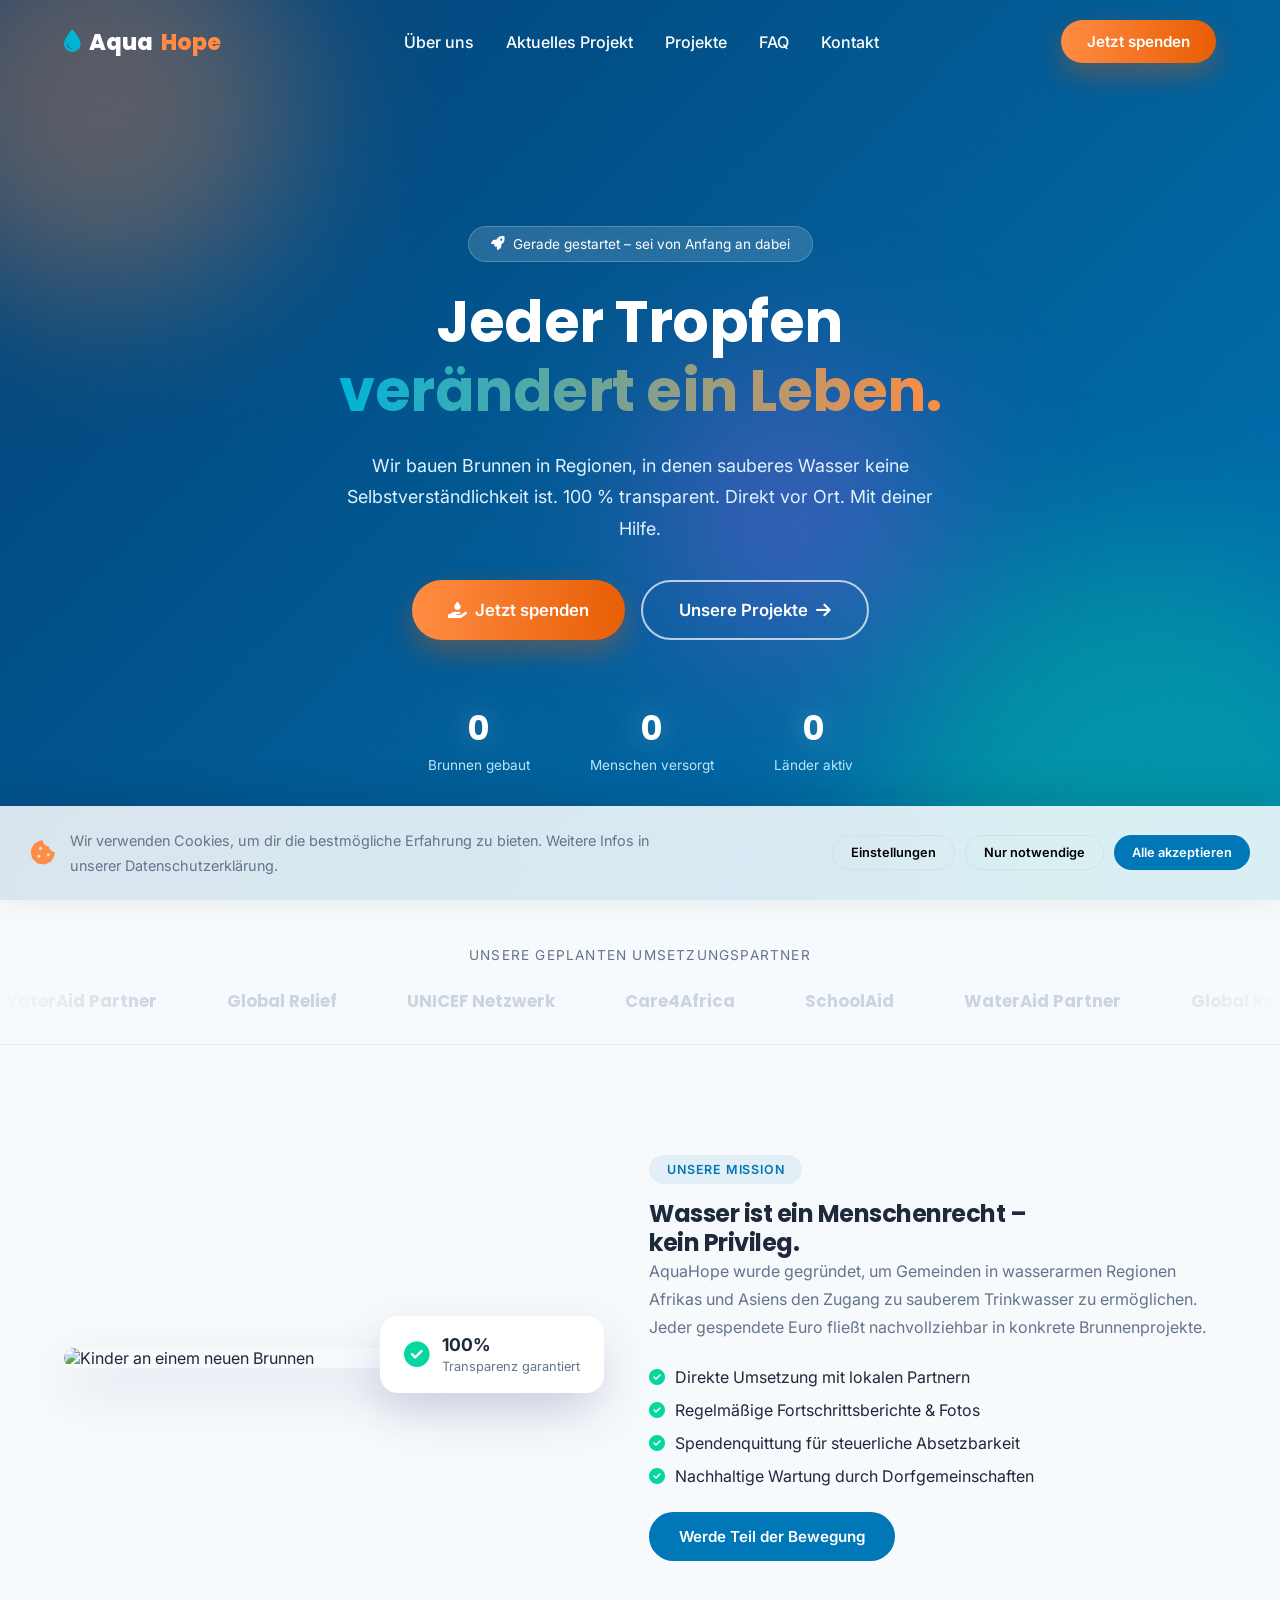
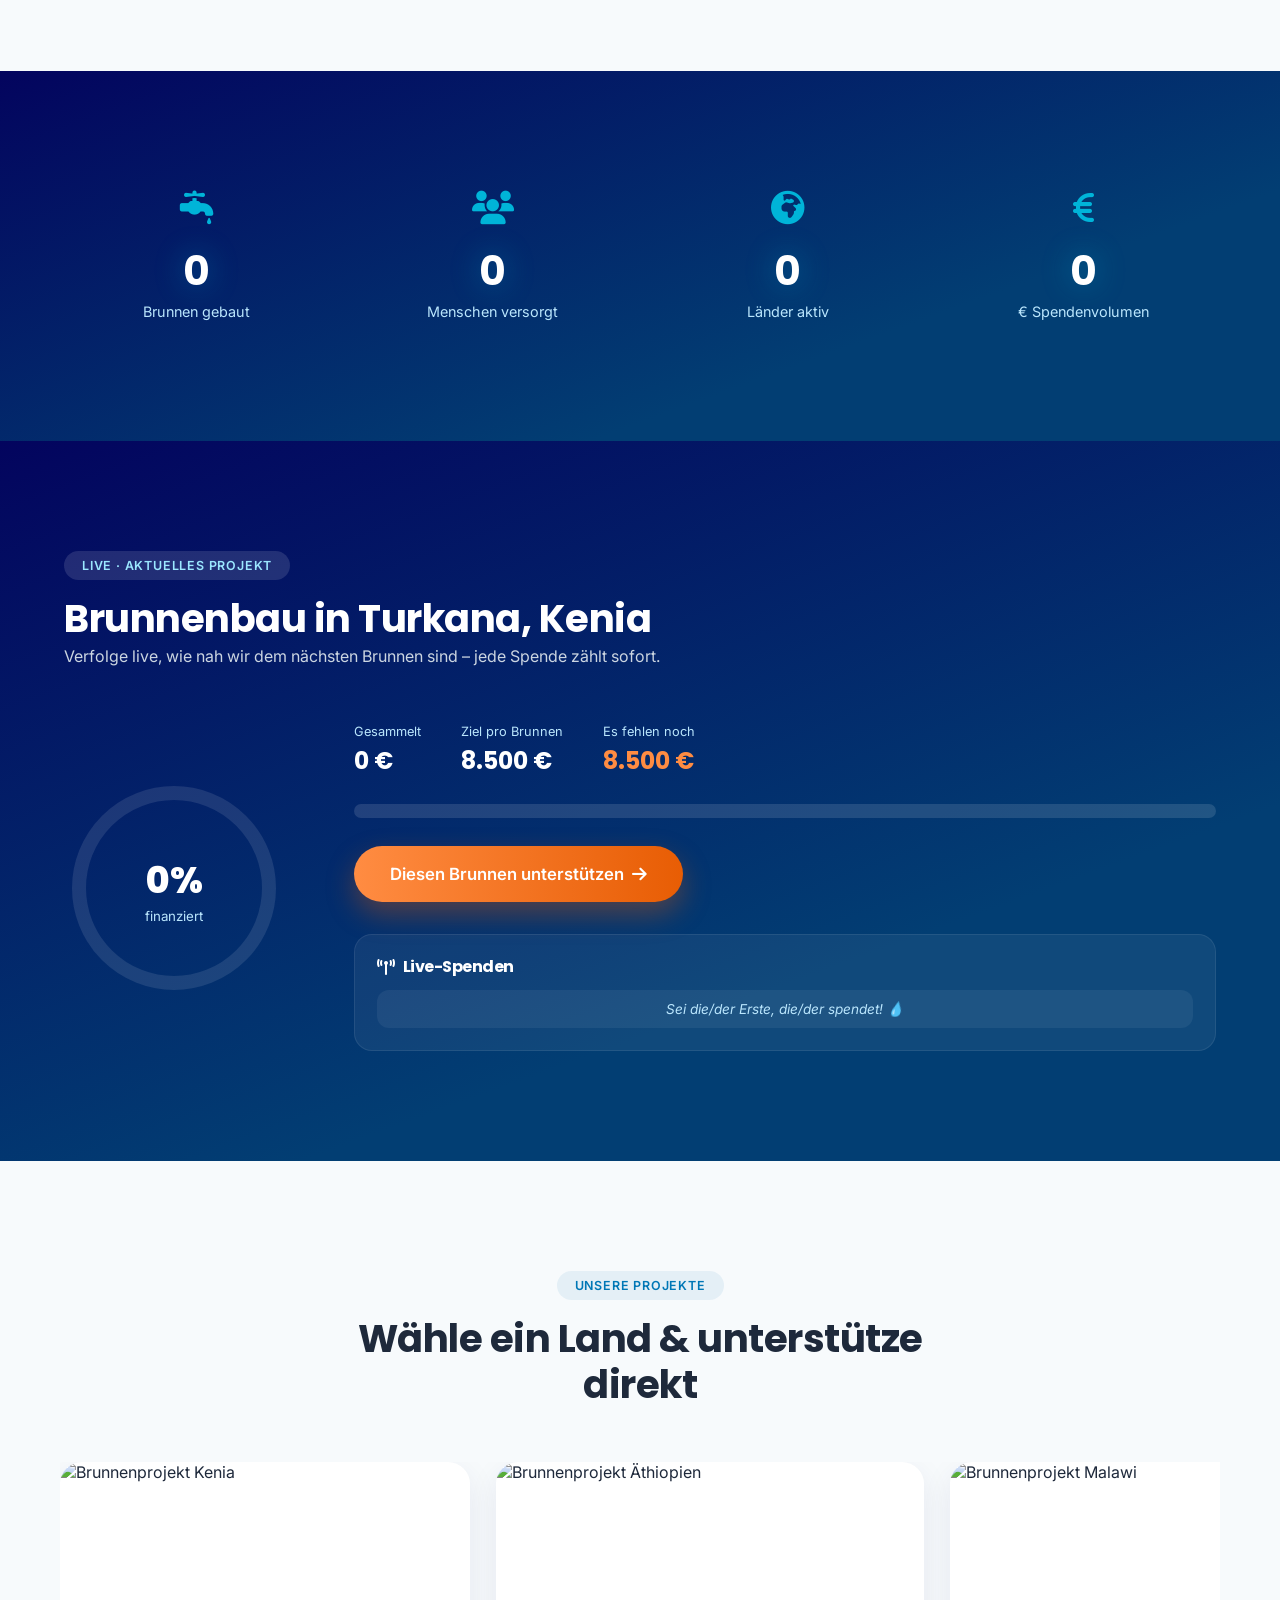
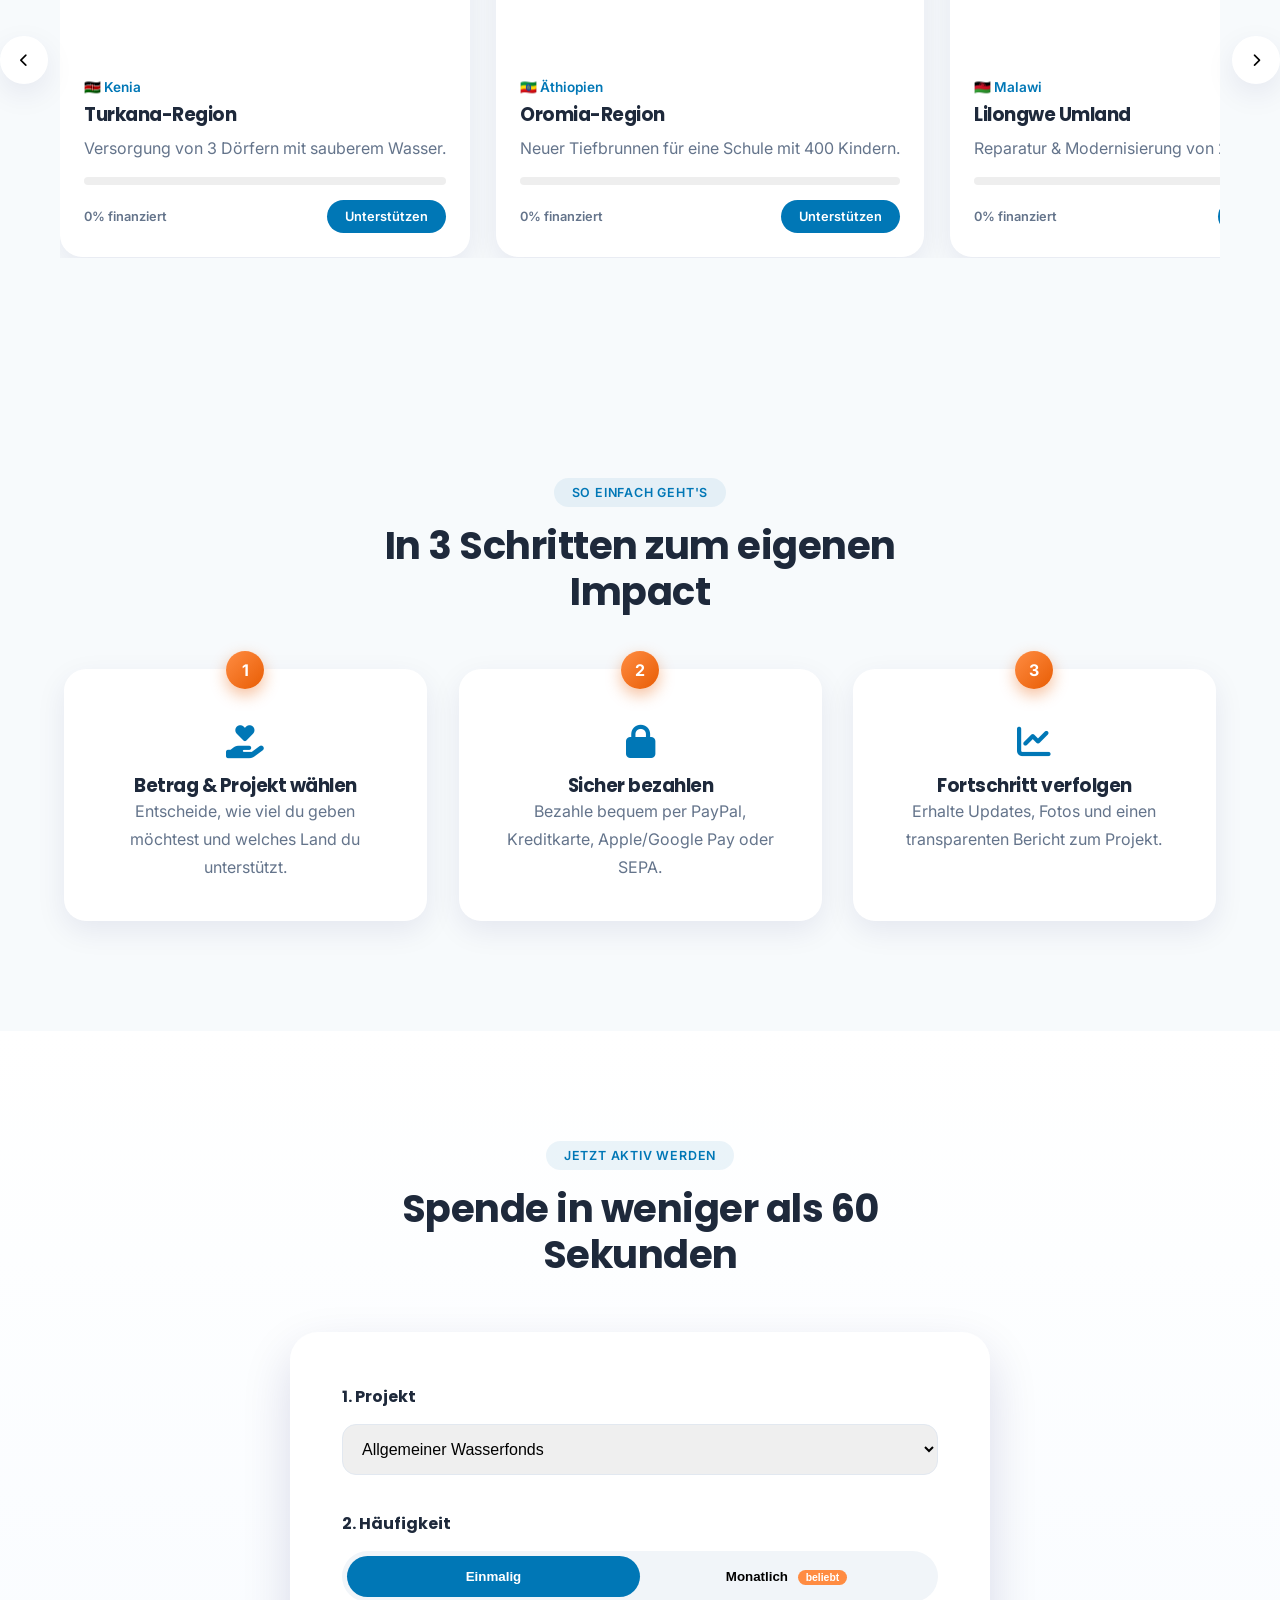
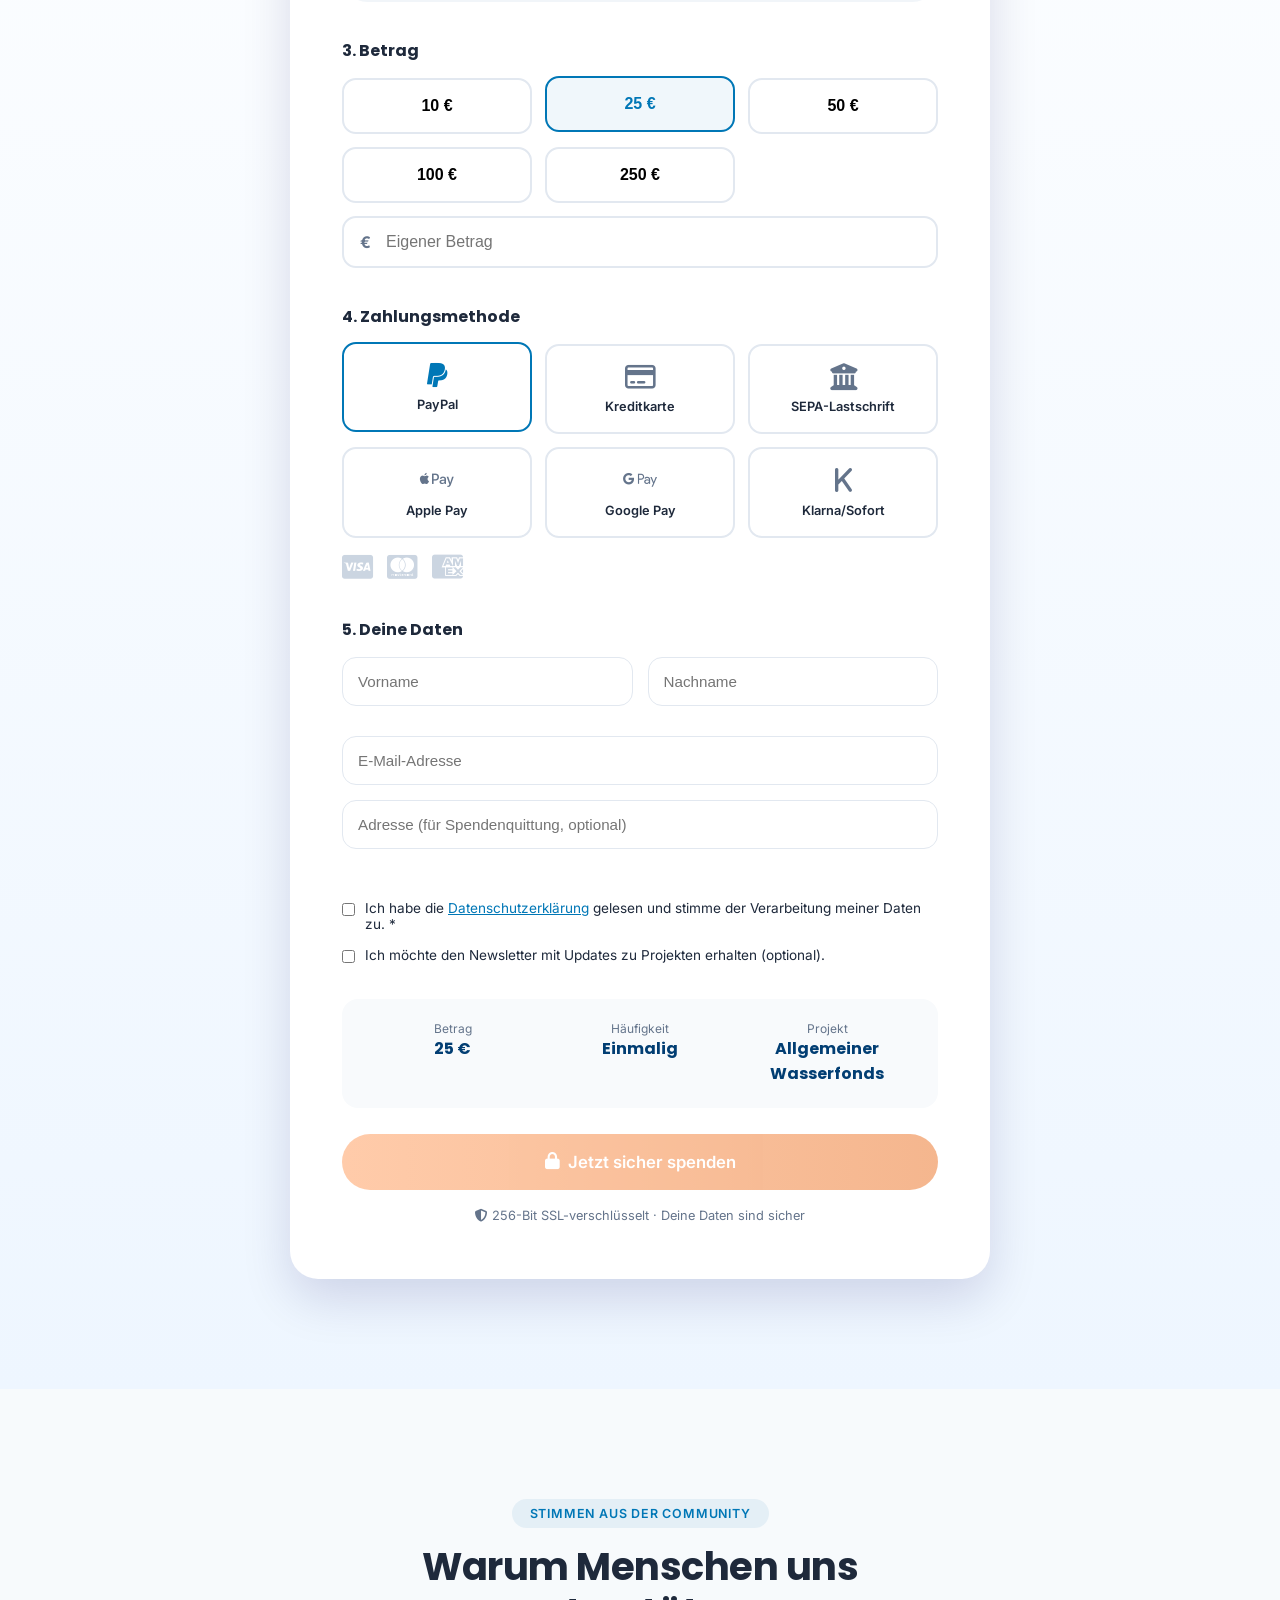
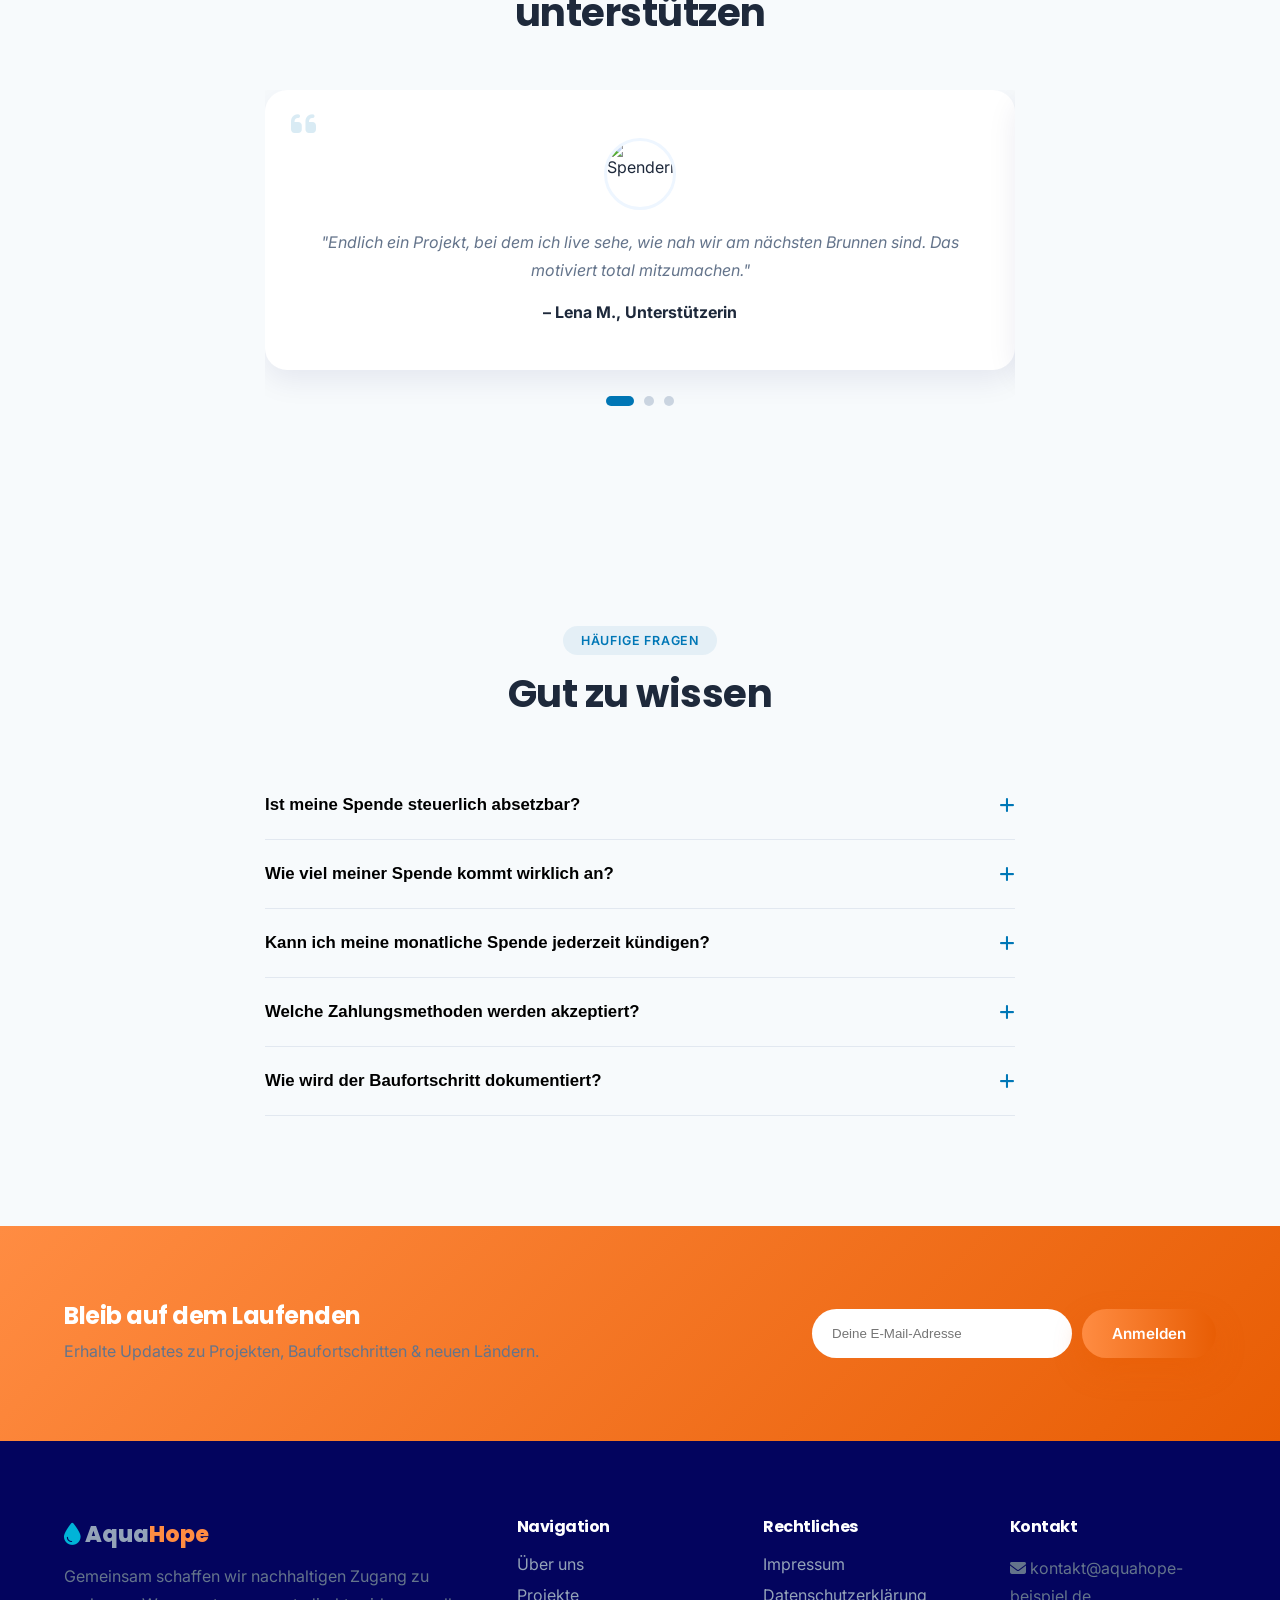
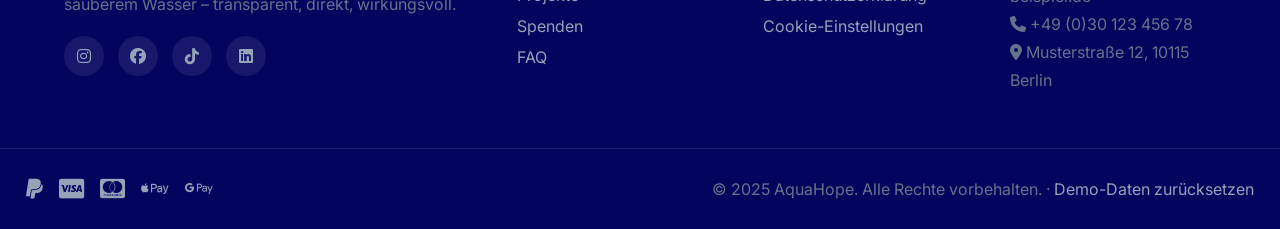
==== commit 77963b25: "Version 4" ====
--- a/index.html
+++ b/index.html
@@ -1,5 +1,3 @@
-HTML
-
 <!DOCTYPE html>
 <html lang="de">
 <head>
@@ -14,13 +12,14 @@
 </head>
 <body>
 
+<div class="grain"></div>
+
 <!-- PRELOADER -->
 <div id="preloader">
   <div class="drop"></div>
   <p>AquaHope lädt …</p>
 </div>
 
-<!-- SCROLL PROGRESS -->
 <div id="scrollProgress"></div>
 
 <!-- COOKIE BANNER -->
@@ -36,7 +35,6 @@
   </div>
 </div>
 
-<!-- COOKIE SETTINGS MODAL -->
 <div id="cookieModal" class="modal-overlay">
   <div class="modal-box">
     <h3><i class="fa-solid fa-shield-halved"></i> Cookie-Einstellungen</h3>
@@ -61,37 +59,42 @@
       <a href="#faq">FAQ</a>
       <a href="#kontakt">Kontakt</a>
     </nav>
-    <a href="#spenden" class="btn btn-accent nav-cta">Jetzt spenden</a>
+    <a href="#spenden" class="btn btn-accent nav-cta magnetic">Jetzt spenden</a>
     <button id="burger" aria-label="Menü"><i class="fa-solid fa-bars"></i></button>
   </div>
 </header>
 
 <!-- HERO -->
 <section id="hero">
+  <div class="aurora a1"></div><div class="aurora a2"></div><div class="aurora a3"></div>
+  <div class="hero-spotlight" id="heroSpotlight"></div>
   <div class="bubble b1"></div><div class="bubble b2"></div><div class="bubble b3"></div>
   <div class="bubble b4"></div><div class="bubble b5"></div><div class="bubble b6"></div>
   <div class="container hero-inner reveal">
-    <span class="pill"><i class="fa-solid fa-heart"></i> Über 84.600 Menschen bereits geholfen</span>
+    <span class="pill" id="heroPill"><i class="fa-solid fa-rocket"></i> Gerade gestartet – sei von Anfang an dabei</span>
     <h1>Jeder Tropfen<br><span class="gradient-text">verändert ein Leben.</span></h1>
     <p>Wir bauen Brunnen in Regionen, in denen sauberes Wasser keine Selbstverständlichkeit ist. 100 % transparent. Direkt vor Ort. Mit deiner Hilfe.</p>
     <div class="hero-buttons">
-      <a href="#spenden" class="btn btn-accent btn-lg"><i class="fa-solid fa-hand-holding-water"></i> Jetzt spenden</a>
-      <a href="#projekte" class="btn btn-outline btn-lg">Unsere Projekte <i class="fa-solid fa-arrow-right"></i></a>
+      <a href="#spenden" class="btn btn-accent btn-lg magnetic"><i class="fa-solid fa-hand-holding-water"></i> Jetzt spenden</a>
+      <a href="#projekte" class="btn btn-outline btn-lg magnetic">Unsere Projekte <i class="fa-solid fa-arrow-right"></i></a>
     </div>
     <div class="hero-mini-stats">
-      <div><strong data-count="127">0</strong><span>Brunnen gebaut</span></div>
-      <div><strong data-count="84600">0</strong><span>Menschen versorgt</span></div>
-      <div><strong data-count="12">0</strong><span>Länder</span></div>
+      <div><strong class="counter" data-target="0">0</strong><span>Brunnen gebaut</span></div>
+      <div><strong class="counter" data-target="0">0</strong><span>Menschen versorgt</span></div>
+      <div><strong class="counter" data-target="0">0</strong><span>Länder aktiv</span></div>
     </div>
   </div>
   <div class="scroll-down"><i class="fa-solid fa-chevron-down"></i></div>
 </section>
 
-<!-- TRUST BAR -->
+<!-- TRUST BAR (Marquee) -->
 <section class="trust-bar reveal">
   <div class="container">
-    <p>Vertraut & unterstützt von</p>
-    <div class="trust-logos">
+    <p>Unsere geplanten Umsetzungspartner</p>
+  </div>
+  <div class="trust-marquee">
+    <div class="trust-track">
+      <span>WaterAid Partner</span><span>Global Relief</span><span>UNICEF Netzwerk</span><span>Care4Africa</span><span>SchoolAid</span>
       <span>WaterAid Partner</span><span>Global Relief</span><span>UNICEF Netzwerk</span><span>Care4Africa</span><span>SchoolAid</span>
     </div>
   </div>
@@ -100,7 +103,7 @@
 <!-- ÜBER UNS -->
 <section id="ueber-uns" class="section">
   <div class="container two-col">
-    <div class="col-img reveal-left">
+    <div class="col-img reveal-left tilt">
       <img src="https://picsum.photos/seed/aquahope1/600/700" alt="Kinder an einem neuen Brunnen">
       <div class="floating-card"><i class="fa-solid fa-circle-check"></i><div><strong>100%</strong><span>Transparenz garantiert</span></div></div>
     </div>
@@ -114,7 +117,7 @@
         <li><i class="fa-solid fa-circle-check"></i> Spendenquittung für steuerliche Absetzbarkeit</li>
         <li><i class="fa-solid fa-circle-check"></i> Nachhaltige Wartung durch Dorfgemeinschaften</li>
       </ul>
-      <a href="#spenden" class="btn btn-primary">Werde Teil der Bewegung</a>
+      <a href="#spenden" class="btn btn-primary magnetic">Werde Teil der Bewegung</a>
     </div>
   </div>
 </section>
@@ -123,24 +126,30 @@
 <section class="stats-section">
   <div class="wave-top"></div>
   <div class="container stats-grid">
-    <div class="stat-box reveal"><i class="fa-solid fa-faucet-drip"></i><strong class="counter" data-target="127">0</strong><span>Brunnen gebaut</span></div>
-    <div class="stat-box reveal"><i class="fa-solid fa-users"></i><strong class="counter" data-target="84600">0</strong><span>Menschen versorgt</span></div>
-    <div class="stat-box reveal"><i class="fa-solid fa-earth-africa"></i><strong class="counter" data-target="12">0</strong><span>Länder aktiv</span></div>
-    <div class="stat-box reveal"><i class="fa-solid fa-euro-sign"></i><strong class="counter" data-target="1240000">0</strong><span>€ Spendenvolumen</span></div>
-  </div>
-</section>
-
-<!-- SPENDENUHR / AKTUELLES PROJEKT -->
+    <div class="stat-box reveal tilt"><i class="fa-solid fa-faucet-drip"></i><strong class="counter" data-target="0" data-key="wells">0</strong><span>Brunnen gebaut</span></div>
+    <div class="stat-box reveal tilt"><i class="fa-solid fa-users"></i><strong class="counter" data-target="0" data-key="people">0</strong><span>Menschen versorgt</span></div>
+    <div class="stat-box reveal tilt"><i class="fa-solid fa-earth-africa"></i><strong class="counter" data-target="0" data-key="countries">0</strong><span>Länder aktiv</span></div>
+    <div class="stat-box reveal tilt"><i class="fa-solid fa-euro-sign"></i><strong class="counter" data-target="0" data-key="donated">0</strong><span>€ Spendenvolumen</span></div>
+  </div>
+</section>
+
+<!-- SPENDENUHR -->
 <section id="spendenuhr" class="section dark-section">
   <div class="container">
     <div class="section-head reveal">
       <span class="tag light">Live · Aktuelles Projekt</span>
       <h2>Brunnenbau in Turkana, Kenia</h2>
-      <p>Verfolge live, wie nah wir dem nächsten Brunnen sind – jede Spende zählt in Echtzeit.</p>
+      <p>Verfolge live, wie nah wir dem nächsten Brunnen sind – jede Spende zählt sofort.</p>
     </div>
     <div class="clock-grid">
       <div class="progress-ring-wrap reveal-left">
         <svg viewBox="0 0 220 220" class="ring-svg">
+          <defs>
+            <linearGradient id="ringGrad" x1="0%" y1="0%" x2="100%" y2="100%">
+              <stop offset="0%" stop-color="#FF8C42"/>
+              <stop offset="100%" stop-color="#00B4D8"/>
+            </linearGradient>
+          </defs>
           <circle cx="110" cy="110" r="95" class="ring-bg"></circle>
           <circle cx="110" cy="110" r="95" class="ring-fill" id="progressRing"></circle>
         </svg>
@@ -152,15 +161,17 @@
       <div class="clock-info reveal-right">
         <div class="amount-row">
           <div><span>Gesammelt</span><strong id="currentAmount">0 €</strong></div>
-          <div><span>Ziel</span><strong id="goalAmount">8.500 €</strong></div>
-          <div><span>Es fehlen noch</span><strong id="remainingAmount" class="accent-text">0 €</strong></div>
+          <div><span>Ziel pro Brunnen</span><strong id="goalAmount">8.500 €</strong></div>
+          <div><span>Es fehlen noch</span><strong id="remainingAmount" class="accent-text">8.500 €</strong></div>
         </div>
         <div class="progress-bar-outer"><div class="progress-bar-inner" id="progressBarInner"></div></div>
-        <a href="#spenden" class="btn btn-accent btn-lg" id="supportThisProject">Diesen Brunnen unterstützen <i class="fa-solid fa-arrow-right"></i></a>
+        <a href="#spenden" class="btn btn-accent btn-lg magnetic" id="supportThisProject">Diesen Brunnen unterstützen <i class="fa-solid fa-arrow-right"></i></a>
 
         <div class="live-feed-box">
           <h4><i class="fa-solid fa-tower-broadcast"></i> Live-Spenden</h4>
-          <ul id="liveFeedList"></ul>
+          <ul id="liveFeedList">
+            <li class="empty-feed">Sei die/der Erste, die/der spendet! 💧</li>
+          </ul>
         </div>
       </div>
     </div>
@@ -177,69 +188,69 @@
     <button class="slider-arrow left" id="projPrev"><i class="fa-solid fa-chevron-left"></i></button>
     <div class="slider-track" id="projectSlider">
 
-      <div class="project-card" data-project="Kenia" data-goal="8500" data-current="6175">
-        <img src="https://picsum.photos/seed/kenia/500/350" alt="Brunnenprojekt Kenia">
+      <div class="project-card tilt" data-project="Kenia">
+        <div class="pc-img-wrap"><img src="https://picsum.photos/seed/kenia/500/350" alt="Brunnenprojekt Kenia"></div>
         <div class="pc-body">
           <span class="flag">🇰🇪 Kenia</span>
           <h3>Turkana-Region</h3>
           <p>Versorgung von 3 Dörfern mit sauberem Wasser.</p>
-          <div class="mini-progress"><div style="width:72%"></div></div>
-          <div class="pc-foot"><span>72% finanziert</span><button class="btn btn-primary-small choose-project">Unterstützen</button></div>
-        </div>
-      </div>
-
-      <div class="project-card" data-project="Äthiopien" data-goal="9200" data-current="3128">
-        <img src="https://picsum.photos/seed/ethiopia/500/350" alt="Brunnenprojekt Äthiopien">
+          <div class="mini-progress"><div style="width:0%"></div></div>
+          <div class="pc-foot"><span class="pc-percent">0% finanziert</span><button class="btn btn-primary-small choose-project">Unterstützen</button></div>
+        </div>
+      </div>
+
+      <div class="project-card tilt" data-project="Äthiopien">
+        <div class="pc-img-wrap"><img src="https://picsum.photos/seed/ethiopia/500/350" alt="Brunnenprojekt Äthiopien"></div>
         <div class="pc-body">
           <span class="flag">🇪🇹 Äthiopien</span>
           <h3>Oromia-Region</h3>
           <p>Neuer Tiefbrunnen für eine Schule mit 400 Kindern.</p>
-          <div class="mini-progress"><div style="width:34%"></div></div>
-          <div class="pc-foot"><span>34% finanziert</span><button class="btn btn-primary-small choose-project">Unterstützen</button></div>
-        </div>
-      </div>
-
-      <div class="project-card" data-project="Malawi" data-goal="7300" data-current="6570">
-        <img src="https://picsum.photos/seed/malawi/500/350" alt="Brunnenprojekt Malawi">
+          <div class="mini-progress"><div style="width:0%"></div></div>
+          <div class="pc-foot"><span class="pc-percent">0% finanziert</span><button class="btn btn-primary-small choose-project">Unterstützen</button></div>
+        </div>
+      </div>
+
+      <div class="project-card tilt" data-project="Malawi">
+        <div class="pc-img-wrap"><img src="https://picsum.photos/seed/malawi/500/350" alt="Brunnenprojekt Malawi"></div>
         <div class="pc-body">
           <span class="flag">🇲🇼 Malawi</span>
           <h3>Lilongwe Umland</h3>
           <p>Reparatur & Modernisierung von 2 alten Brunnen.</p>
-          <div class="mini-progress"><div style="width:90%"></div></div>
-          <div class="pc-foot"><span>90% finanziert</span><button class="btn btn-primary-small choose-project">Unterstützen</button></div>
-        </div>
-      </div>
-
-      <div class="project-card" data-project="Tansania" data-goal="8900" data-current="1780">
-        <img src="https://picsum.photos/seed/tansania/500/350" alt="Brunnenprojekt Tansania">
+          <div class="mini-progress"><div style="width:0%"></div></div>
+          <div class="pc-foot"><span class="pc-percent">0% finanziert</span><button class="btn btn-primary-small choose-project">Unterstützen</button></div>
+        </div>
+      </div>
+
+      <div class="project-card tilt" data-project="Tansania">
+        <div class="pc-img-wrap"><img src="https://picsum.photos/seed/tansania/500/350" alt="Brunnenprojekt Tansania"></div>
         <div class="pc-body">
           <span class="flag">🇹🇿 Tansania</span>
           <h3>Dodoma-Region</h3>
           <p>Erster Brunnen für eine abgelegene Gemeinde.</p>
-          <div class="mini-progress"><div style="width:20%"></div></div>
-          <div class="pc-foot"><span>20% finanziert</span><button class="btn btn-primary-small choose-project">Unterstützen</button></div>
-        </div>
-      </div>
-
-      <div class="project-card" data-project="Indien" data-goal="6600" data-current="4290">
-        <img src="https://picsum.photos/seed/india/500/350" alt="Brunnenprojekt Indien">
+          <div class="mini-progress"><div style="width:0%"></div></div>
+          <div class="pc-foot"><span class="pc-percent">0% finanziert</span><button class="btn btn-primary-small choose-project">Unterstützen</button></div>
+        </div>
+      </div>
+
+      <div class="project-card tilt" data-project="Indien">
+        <div class="pc-img-wrap"><img src="https://picsum.photos/seed/india/500/350" alt="Brunnenprojekt Indien"></div>
         <div class="pc-body">
           <span class="flag">🇮🇳 Indien</span>
           <h3>Rajasthan</h3>
           <p>Wasseraufbereitungsanlage für 5 Dörfer.</p>
-          <div class="mini-progress"><div style="width:65%"></div></div>
-          <div class="pc-foot"><span>65% finanziert</span><button class="btn btn-primary-small choose-project">Unterstützen</button></div>
-        </div>
-      </div>
-
-      <div class="project-card" data-project="Uganda" data-goal="7800" data-current="7020">
-        <img src="https://picsum.photos/seed/uganda/500/350" alt="Brunnenprojekt Uganda">
+          <div class="mini-progress"><div style="width:0%"></div></div>
+          <div class="pc-foot"><span class="pc-percent">0% finanziert</span><button class="btn btn-primary-small choose-project">Unterstützen</button></div>
+        </div>
+      </div>
+
+      <div class="project-card tilt" data-project="Uganda">
+        <div class="pc-img-wrap"><img src="https://picsum.photos/seed/uganda/500/350" alt="Brunnenprojekt Uganda"></div>
         <div class="pc-body">
           <span class="flag">🇺🇬 Uganda</span>
           <h3>Karamoja-Region</h3>
           <p>Solarbetriebene Wasserpumpe für 1200 Menschen.</p>
-          <div class="mini-progress"><div style="width:90%"></div></div>
-          <div class="pc-foot"><span>90% finanziert</span><button class="btn btn-primary-small choose-project">Unterstützen</button></div>
+          <div class="mini-progress"><div style="width:0%"></div></div>
+          <div class="pc-foot"><span class="pc-percent">0% finanziert</span><button class="btn btn-primary-small choose-project">Unterstützen</button></div>
         </div>
       </div>
 
@@ -255,9 +266,9 @@
     <h2>In 3 Schritten zum eigenen Impact</h2>
   </div>
   <div class="container steps-grid">
-    <div class="step-box reveal"><div class="step-num">1</div><i class="fa-solid fa-hand-holding-heart"></i><h3>Betrag & Projekt wählen</h3><p>Entscheide, wie viel du geben möchtest und welches Land du unterstützt.</p></div>
-    <div class="step-box reveal"><div class="step-num">2</div><i class="fa-solid fa-lock"></i><h3>Sicher bezahlen</h3><p>Bezahle bequem per PayPal, Kreditkarte, Apple/Google Pay oder SEPA.</p></div>
-    <div class="step-box reveal"><div class="step-num">3</div><i class="fa-solid fa-chart-line"></i><h3>Fortschritt verfolgen</h3><p>Erhalte Updates, Fotos und einen transparenten Bericht zum Projekt.</p></div>
+    <div class="step-box reveal tilt"><div class="step-num">1</div><i class="fa-solid fa-hand-holding-heart"></i><h3>Betrag & Projekt wählen</h3><p>Entscheide, wie viel du geben möchtest und welches Land du unterstützt.</p></div>
+    <div class="step-box reveal tilt"><div class="step-num">2</div><i class="fa-solid fa-lock"></i><h3>Sicher bezahlen</h3><p>Bezahle bequem per PayPal, Kreditkarte, Apple/Google Pay oder SEPA.</p></div>
+    <div class="step-box reveal tilt"><div class="step-num">3</div><i class="fa-solid fa-chart-line"></i><h3>Fortschritt verfolgen</h3><p>Erhalte Updates, Fotos und einen transparenten Bericht zum Projekt.</p></div>
   </div>
 </section>
 
@@ -322,8 +333,8 @@
         <div class="form-step">
           <label class="form-label">5. Deine Daten</label>
           <div class="form-grid-2">
-            <input type="text" placeholder="Vorname" required>
-            <input type="text" placeholder="Nachname" required>
+            <input type="text" id="donorFirstname" placeholder="Vorname" required>
+            <input type="text" id="donorLastname" placeholder="Nachname" required>
           </div>
           <input type="email" placeholder="E-Mail-Adresse" required class="full">
           <input type="text" placeholder="Adresse (für Spendenquittung, optional)" class="full">
@@ -346,7 +357,7 @@
           <div><span>Projekt</span><strong id="summaryProject">Allgemeiner Wasserfonds</strong></div>
         </div>
 
-        <button type="submit" id="donateSubmitBtn" class="btn btn-accent btn-lg full" disabled>
+        <button type="submit" id="donateSubmitBtn" class="btn btn-accent btn-lg full magnetic" disabled>
           <i class="fa-solid fa-lock"></i> Jetzt sicher spenden
         </button>
         <p class="secure-note"><i class="fa-solid fa-shield-halved"></i> 256-Bit SSL-verschlüsselt · Deine Daten sind sicher</p>
@@ -361,32 +372,36 @@
     <i class="fa-solid fa-circle-check success-icon"></i>
     <h3>Vielen herzlichen Dank!</h3>
     <p id="successText">Deine Spende hilft direkt vor Ort.</p>
-    <button class="btn btn-primary" id="closeSuccessModal">Schließen</button>
+    <div class="impact-box" id="impactBox"></div>
+    <button class="btn btn-primary magnetic" id="closeSuccessModal">Schließen</button>
   </div>
 </div>
 
 <!-- TESTIMONIALS -->
 <section class="section testi-section">
   <div class="section-head center reveal">
-    <span class="tag">Erfolgsgeschichten</span>
-    <h2>Was unsere Unterstützung bewirkt</h2>
+    <span class="tag">Stimmen aus der Community</span>
+    <h2>Warum Menschen uns unterstützen</h2>
   </div>
   <div class="testi-slider reveal">
     <div class="testi-track" id="testiTrack">
       <div class="testi-card">
+        <i class="fa-solid fa-quote-left quote-icon"></i>
         <img src="https://picsum.photos/seed/person1/100/100" alt="Spenderin">
-        <p>"Ich spende seit einem Jahr monatlich und bekomme regelmäßig Fotos vom Fortschritt. Endlich eine Organisation, die wirklich transparent ist."</p>
-        <strong>– Lena M., Spenderin</strong>
+        <p>"Endlich ein Projekt, bei dem ich live sehe, wie nah wir am nächsten Brunnen sind. Das motiviert total mitzumachen."</p>
+        <strong>– Lena M., Unterstützerin</strong>
       </div>
       <div class="testi-card">
-        <img src="https://picsum.photos/seed/person2/100/100" alt="Dorfbewohner">
-        <p>"Vorher mussten unsere Kinder 6 km zur nächsten Wasserstelle laufen. Jetzt haben wir einen Brunnen direkt im Dorf."</p>
-        <strong>– Amina K., Turkana, Kenia</strong>
+        <i class="fa-solid fa-quote-left quote-icon"></i>
+        <img src="https://picsum.photos/seed/person2/100/100" alt="Unterstützer">
+        <p>"Die Idee mit der Spendenuhr ist genial – man sieht sofort den Effekt der eigenen Spende. Sehr transparent."</p>
+        <strong>– Jonas R., Unterstützer</strong>
       </div>
       <div class="testi-card">
-        <img src="https://picsum.photos/seed/person3/100/100" alt="Spender">
-        <p>"Die Spendenuhr hat mich überzeugt – man sieht live, wie nah ein Projekt an der Fertigstellung ist. Sehr motivierend."</p>
-        <strong>– Jonas R., Spender</strong>
+        <i class="fa-solid fa-quote-left quote-icon"></i>
+        <img src="https://picsum.photos/seed/person3/100/100" alt="Unterstützerin">
+        <p>"Als Schulprojekt gestartet, aber mit einem Ziel, das wirklich zählt. Ich bin gespannt auf den ersten fertigen Brunnen!"</p>
+        <strong>– Amina K., Unterstützerin</strong>
       </div>
     </div>
     <div class="testi-dots" id="testiDots"></div>
@@ -423,7 +438,7 @@
   </div>
 </section>
 
-<!-- NEWSLETTER CTA -->
+<!-- NEWSLETTER -->
 <section class="newsletter-section reveal">
   <div class="container newsletter-inner">
     <div>
@@ -432,7 +447,7 @@
     </div>
     <form class="newsletter-form" id="newsletterForm">
       <input type="email" placeholder="Deine E-Mail-Adresse" required>
-      <button type="submit" class="btn btn-accent">Anmelden</button>
+      <button type="submit" class="btn btn-accent magnetic">Anmelden</button>
     </form>
   </div>
 </section>
@@ -474,7 +489,7 @@
     <div class="payment-icons">
       <i class="fa-brands fa-paypal"></i><i class="fa-brands fa-cc-visa"></i><i class="fa-brands fa-cc-mastercard"></i><i class="fa-brands fa-apple-pay"></i><i class="fa-brands fa-google-pay"></i>
     </div>
-    <p>© 2025 AquaHope. Alle Rechte vorbehalten.</p>
+    <p>© 2025 AquaHope. Alle Rechte vorbehalten. · <a href="#" id="resetDemo">Demo-Daten zurücksetzen</a></p>
   </div>
 </footer>
 
--- a/style.css
+++ b/style.css
@@ -2,27 +2,32 @@
   --primary:#0077B6; --primary-dark:#023E73; --secondary:#00B4D8;
   --accent:#FF8C42; --accent-dark:#E85D04; --dark:#03045E;
   --light:#F7FAFC; --gray:#64748B; --success:#06D6A0;
-  --white:#fff; --radius:16px;
-  --shadow:0 15px 40px rgba(3,4,94,.12);
-  --transition:all .35s cubic-bezier(.4,0,.2,1);
+  --white:#fff; --radius:20px;
+  --shadow:0 20px 50px rgba(3,4,94,.14);
+  --shadow-soft:0 10px 30px rgba(3,4,94,.08);
+  --transition:all .4s cubic-bezier(.16,1,.3,1);
 }
-*{margin:0;padding:0;box-sizing:border-box;}
+*{margin:0;padding:0;box-sizing:border-box;outline:none;border:none;}
 html{scroll-behavior:smooth;}
 body{font-family:'Inter',sans-serif;color:#1e293b;background:var(--light);overflow-x:hidden;}
-h1,h2,h3,h4{font-family:'Poppins',sans-serif;font-weight:700;line-height:1.2;}
-p{color:var(--gray);line-height:1.7;}
+h1,h2,h3,h4{font-family:'Poppins',sans-serif;font-weight:700;line-height:1.2;letter-spacing:-.5px;}
+p{color:var(--gray);line-height:1.75;}
 a{text-decoration:none;color:inherit;}
 img{max-width:100%;display:block;}
 .container{max-width:1200px;margin:0 auto;padding:0 24px;}
-.section{padding:100px 0;}
-.dark-section{background:linear-gradient(135deg,var(--dark),var(--primary-dark));color:#fff;}
+.section{padding:110px 0;}
+.dark-section{background:linear-gradient(160deg,var(--dark),var(--primary-dark) 70%);color:#fff;}
 .dark-section p{color:#cbd5e1;}
 .gradient-text{background:linear-gradient(90deg,var(--secondary),var(--accent));-webkit-background-clip:text;background-clip:text;color:transparent;}
-.tag{display:inline-block;background:rgba(0,119,182,.1);color:var(--primary);font-weight:600;font-size:.8rem;letter-spacing:.5px;text-transform:uppercase;padding:6px 16px;border-radius:50px;margin-bottom:14px;}
-.tag.light{background:rgba(255,255,255,.15);color:#9be7ff;}
-.section-head{max-width:650px;margin-bottom:50px;}
+.tag{display:inline-block;background:rgba(0,119,182,.08);color:var(--primary);font-weight:600;font-size:.78rem;letter-spacing:.8px;text-transform:uppercase;padding:7px 18px;border-radius:50px;margin-bottom:16px;}
+.tag.light{background:rgba(255,255,255,.12);color:#9be7ff;}
+.section-head{max-width:650px;margin-bottom:54px;}
 .section-head.center{text-align:center;margin-left:auto;margin-right:auto;}
-.section-head h2{font-size:2.3rem;}
+.section-head h2{font-size:2.4rem;}
+
+/* GRAIN TEXTURE */
+.grain{position:fixed;inset:0;pointer-events:none;z-index:5;opacity:.025;mix-blend-mode:overlay;
+  background-image:url("data:image/svg+xml,%3Csvg xmlns='http://www.w3.org/2000/svg' width='120' height='120'%3E%3Cfilter id='n'%3E%3CfeTurbulence type='fractalNoise' baseFrequency='0.9' numOctaves='2' stitchTiles='stitch'/%3E%3C/filter%3E%3Crect width='100%25' height='100%25' filter='url(%23n)'/%3E%3C/svg%3E");}
 
 /* PRELOADER */
 #preloader{position:fixed;inset:0;background:linear-gradient(135deg,var(--primary),var(--dark));z-index:9999;display:flex;flex-direction:column;align-items:center;justify-content:center;color:#fff;transition:opacity .6s, visibility .6s;}
@@ -30,21 +35,19 @@
 .drop{width:50px;height:50px;background:#fff;border-radius:0 50% 50% 50%;transform:rotate(45deg);margin-bottom:20px;animation:dropPulse 1s infinite ease-in-out;}
 @keyframes dropPulse{0%,100%{transform:rotate(45deg) scale(1);}50%{transform:rotate(45deg) scale(1.25);}}
 
-/* SCROLL PROGRESS */
-#scrollProgress{position:fixed;top:0;left:0;height:4px;background:linear-gradient(90deg,var(--secondary),var(--accent));width:0%;z-index:3000;transition:width .1s;}
-
-/* COOKIE BANNER */
-.cookie-banner{position:fixed;bottom:0;left:0;right:0;background:#fff;box-shadow:0 -10px 30px rgba(0,0,0,.12);padding:20px 30px;display:flex;flex-wrap:wrap;align-items:center;justify-content:space-between;gap:20px;z-index:2500;transform:translateY(150%);transition:transform .5s ease;}
+#scrollProgress{position:fixed;top:0;left:0;height:3px;background:linear-gradient(90deg,var(--secondary),var(--accent));width:0%;z-index:3000;transition:width .1s;}
+
+/* COOKIE */
+.cookie-banner{position:fixed;bottom:0;left:0;right:0;background:rgba(255,255,255,.85);backdrop-filter:blur(16px);box-shadow:0 -10px 40px rgba(0,0,0,.12);padding:22px 30px;display:flex;flex-wrap:wrap;align-items:center;justify-content:space-between;gap:20px;z-index:2500;transform:translateY(150%);transition:transform .6s cubic-bezier(.16,1,.3,1);}
 .cookie-banner.show{transform:translateY(0);}
 .cookie-content{display:flex;align-items:center;gap:14px;max-width:650px;}
 .cookie-content i{font-size:1.6rem;color:var(--accent);}
 .cookie-content p{font-size:.9rem;margin:0;}
 .cookie-buttons{display:flex;gap:10px;flex-wrap:wrap;}
 
-/* MODALS */
-.modal-overlay{position:fixed;inset:0;background:rgba(3,4,94,.6);backdrop-filter:blur(4px);display:flex;align-items:center;justify-content:center;z-index:4000;opacity:0;visibility:hidden;transition:var(--transition);}
+.modal-overlay{position:fixed;inset:0;background:rgba(3,4,94,.65);backdrop-filter:blur(6px);display:flex;align-items:center;justify-content:center;z-index:4000;opacity:0;visibility:hidden;transition:var(--transition);}
 .modal-overlay.show{opacity:1;visibility:visible;}
-.modal-box{background:#fff;padding:36px;border-radius:20px;max-width:420px;width:90%;box-shadow:var(--shadow);transform:scale(.9);transition:var(--transition);position:relative;overflow:hidden;}
+.modal-box{background:#fff;padding:40px;border-radius:24px;max-width:440px;width:90%;box-shadow:var(--shadow);transform:scale(.9);transition:var(--transition);position:relative;overflow:hidden;}
 .modal-overlay.show .modal-box{transform:scale(1);}
 .modal-box h3{margin-bottom:16px;display:flex;align-items:center;gap:10px;}
 .switch-row{display:flex;align-items:center;justify-content:space-between;padding:10px 0;border-bottom:1px solid #eee;}
@@ -52,43 +55,58 @@
 .modal-actions{display:flex;justify-content:flex-end;gap:10px;margin-top:20px;}
 .success-box{text-align:center;}
 .success-icon{font-size:4rem;color:var(--success);margin-bottom:14px;}
+.impact-box{background:linear-gradient(135deg,#f0f9ff,#e0f2fe);border-radius:16px;padding:18px;margin:18px 0;font-size:.9rem;color:var(--primary-dark);font-weight:600;}
 
 /* BUTTONS */
-.btn{display:inline-flex;align-items:center;gap:8px;justify-content:center;padding:14px 28px;border:none;border-radius:50px;font-weight:600;cursor:pointer;transition:var(--transition);font-size:.95rem;font-family:'Inter',sans-serif;}
-.btn-lg{padding:17px 34px;font-size:1.05rem;}
+.btn{display:inline-flex;align-items:center;gap:8px;justify-content:center;padding:15px 30px;border-radius:50px;font-weight:600;cursor:pointer;transition:var(--transition);font-size:.95rem;font-family:'Inter',sans-serif;position:relative;overflow:hidden;}
+.btn-lg{padding:18px 36px;font-size:1.05rem;}
 .btn.full{width:100%;}
 .btn-primary{background:var(--primary);color:#fff;}
 .btn-primary:hover{background:var(--primary-dark);transform:translateY(-2px);}
-.btn-primary-small{background:var(--primary);color:#fff;padding:8px 16px;font-size:.8rem;border-radius:50px;border:none;cursor:pointer;}
-.btn-accent{background:linear-gradient(90deg,var(--accent),var(--accent-dark));color:#fff;box-shadow:0 10px 25px rgba(232,93,4,.35);}
-.btn-accent:hover{transform:translateY(-3px);box-shadow:0 15px 30px rgba(232,93,4,.45);}
-.btn-accent:disabled{opacity:.5;cursor:not-allowed;transform:none;box-shadow:none;}
+.btn-primary-small{background:var(--primary);color:#fff;padding:9px 18px;font-size:.8rem;border-radius:50px;cursor:pointer;}
+.btn-accent{background:linear-gradient(90deg,var(--accent),var(--accent-dark));color:#fff;box-shadow:0 12px 28px rgba(232,93,4,.35);}
+.btn-accent::before{content:'';position:absolute;top:0;left:-100%;width:60%;height:100%;background:linear-gradient(120deg,transparent,rgba(255,255,255,.4),transparent);transition:left .6s;}
+.btn-accent:hover::before{left:130%;}
+.btn-accent:hover{transform:translateY(-3px);box-shadow:0 18px 36px rgba(232,93,4,.45);}
+.btn-accent:disabled{opacity:.45;cursor:not-allowed;transform:none;box-shadow:none;}
 .btn-outline{border:2px solid rgba(255,255,255,.7);color:#fff;background:transparent;}
 .btn-outline:hover{background:#fff;color:var(--primary-dark);}
-.btn-ghost-small{background:transparent;border:1px solid #ddd;padding:8px 16px;border-radius:50px;font-size:.8rem;cursor:pointer;}
+.btn-ghost-small{background:transparent;border:1px solid #ddd;padding:9px 18px;border-radius:50px;font-size:.8rem;cursor:pointer;}
 
 /* HEADER */
-header{position:fixed;top:0;left:0;right:0;z-index:1000;padding:18px 0;transition:var(--transition);}
-header.scrolled{background:rgba(255,255,255,.9);backdrop-filter:blur(10px);box-shadow:0 5px 25px rgba(0,0,0,.06);padding:12px 0;}
+header{position:fixed;top:0;left:0;right:0;z-index:1000;padding:20px 0;transition:var(--transition);border:none;}
+header.scrolled{background:rgba(255,255,255,.75);backdrop-filter:blur(18px) saturate(180%);box-shadow:0 8px 32px rgba(0,0,0,.08);padding:12px 0;}
 .header-inner{display:flex;align-items:center;justify-content:space-between;}
-.logo{font-family:'Poppins',sans-serif;font-weight:800;font-size:1.4rem;color:#fff;display:flex;align-items:center;gap:8px;}
+.logo{font-family:'Poppins',sans-serif;font-weight:800;font-size:1.4rem;color:#fff;display:flex;align-items:center;gap:8px;transition:var(--transition);}
 header.scrolled .logo{color:var(--primary-dark);}
 .logo span{color:var(--accent);}
 .logo i{color:var(--secondary);}
-#mainNav{display:flex;gap:30px;}
-#mainNav a{color:#fff;font-weight:500;transition:var(--transition);}
+#mainNav{display:flex;gap:32px;}
+#mainNav a{color:#fff;font-weight:500;transition:var(--transition);position:relative;}
+#mainNav a::after{content:'';position:absolute;bottom:-6px;left:0;width:0;height:2px;background:var(--accent);transition:var(--transition);}
+#mainNav a:hover::after{width:100%;}
 header.scrolled #mainNav a{color:#1e293b;}
 #mainNav a:hover{color:var(--accent);}
-.nav-cta{padding:11px 24px;}
-#burger{display:none;background:none;border:none;font-size:1.4rem;color:#fff;cursor:pointer;}
+.nav-cta{padding:12px 26px;}
+#burger{display:none;background:none;font-size:1.4rem;color:#fff;cursor:pointer;}
 header.scrolled #burger{color:var(--primary-dark);}
 
 /* HERO */
 #hero{position:relative;min-height:100vh;display:flex;align-items:center;justify-content:center;overflow:hidden;
   background:linear-gradient(135deg,#023E73,#0077B6,#00B4D8,#0077B6);background-size:300% 300%;
-  animation:gradientMove 12s ease infinite;color:#fff;text-align:center;padding-top:100px;}
+  animation:gradientMove 14s ease infinite;color:#fff;text-align:center;padding-top:100px;}
 @keyframes gradientMove{0%{background-position:0% 50%;}50%{background-position:100% 50%;}100%{background-position:0% 50%;}}
-.bubble{position:absolute;bottom:-100px;border-radius:50%;background:rgba(255,255,255,.15);animation:floatUp linear infinite;}
+
+.aurora{position:absolute;border-radius:50%;filter:blur(80px);opacity:.35;z-index:0;pointer-events:none;}
+.a1{width:400px;height:400px;background:var(--accent);top:-100px;left:-100px;animation:auroraMove 18s ease-in-out infinite;}
+.a2{width:500px;height:500px;background:#06D6A0;bottom:-150px;right:-100px;animation:auroraMove 22s ease-in-out infinite reverse;}
+.a3{width:300px;height:300px;background:#9b5de5;top:40%;left:50%;animation:auroraMove 16s ease-in-out infinite;}
+@keyframes auroraMove{0%,100%{transform:translate(0,0) scale(1);}50%{transform:translate(60px,-40px) scale(1.2);}}
+
+.hero-spotlight{position:absolute;width:550px;height:550px;border-radius:50%;background:radial-gradient(circle, rgba(255,255,255,.18), transparent 70%);pointer-events:none;transform:translate(-50%,-50%);opacity:0;transition:opacity .4s;z-index:1;left:50%;top:50%;}
+#hero:hover .hero-spotlight{opacity:1;}
+
+.bubble{position:absolute;bottom:-100px;border-radius:50%;background:rgba(255,255,255,.15);animation:floatUp linear infinite;z-index:1;}
 .b1{width:40px;height:40px;left:10%;animation-duration:9s;}
 .b2{width:70px;height:70px;left:25%;animation-duration:13s;animation-delay:2s;}
 .b3{width:25px;height:25px;left:45%;animation-duration:7s;animation-delay:1s;}
@@ -96,178 +114,198 @@
 .b5{width:35px;height:35px;left:80%;animation-duration:8s;}
 .b6{width:90px;height:90px;left:90%;animation-duration:15s;animation-delay:4s;}
 @keyframes floatUp{0%{transform:translateY(0) scale(1);opacity:.6;}100%{transform:translateY(-1000px) scale(1.4);opacity:0;}}
+
 .hero-inner{position:relative;z-index:2;max-width:800px;margin:0 auto;}
-.pill{display:inline-flex;align-items:center;gap:8px;background:rgba(255,255,255,.15);padding:8px 20px;border-radius:50px;font-size:.85rem;margin-bottom:24px;backdrop-filter:blur(5px);}
-#hero h1{font-size:3.4rem;margin-bottom:22px;}
-#hero p{color:#e0f2fe;max-width:600px;margin:0 auto 34px;font-size:1.1rem;}
-.hero-buttons{display:flex;gap:16px;justify-content:center;flex-wrap:wrap;margin-bottom:60px;}
+.pill{display:inline-flex;align-items:center;gap:8px;background:rgba(255,255,255,.15);padding:9px 22px;border-radius:50px;font-size:.85rem;margin-bottom:26px;backdrop-filter:blur(8px);border:1px solid rgba(255,255,255,.2);animation:pillPulse 3s ease-in-out infinite;}
+@keyframes pillPulse{0%,100%{box-shadow:0 0 0 0 rgba(255,140,66,.4);}50%{box-shadow:0 0 0 8px rgba(255,140,66,0);}}
+#hero h1{font-size:3.6rem;margin-bottom:24px;}
+#hero p{color:#e0f2fe;max-width:600px;margin:0 auto 36px;font-size:1.12rem;}
+.hero-buttons{display:flex;gap:16px;justify-content:center;flex-wrap:wrap;margin-bottom:64px;}
 .hero-mini-stats{display:flex;justify-content:center;gap:60px;flex-wrap:wrap;}
-.hero-mini-stats strong{display:block;font-size:2rem;font-family:'Poppins',sans-serif;}
+.hero-mini-stats strong{display:block;font-size:2.1rem;font-family:'Poppins',sans-serif;text-shadow:0 0 30px rgba(255,255,255,.3);}
 .hero-mini-stats span{font-size:.85rem;color:#bae6fd;}
-.scroll-down{position:absolute;bottom:30px;left:50%;transform:translateX(-50%);color:#fff;animation:bounce 2s infinite;font-size:1.3rem;}
+.scroll-down{position:absolute;bottom:30px;left:50%;transform:translateX(-50%);color:#fff;animation:bounce 2s infinite;font-size:1.3rem;z-index:2;}
 @keyframes bounce{0%,100%{transform:translate(-50%,0);}50%{transform:translate(-50%,10px);}}
 
-/* TRUST BAR */
-.trust-bar{padding:40px 0;text-align:center;border-bottom:1px solid #eee;}
-.trust-bar p{font-size:.85rem;text-transform:uppercase;letter-spacing:1px;margin-bottom:18px;}
-.trust-logos{display:flex;justify-content:center;gap:40px;flex-wrap:wrap;font-weight:700;color:#cbd5e1;font-family:'Poppins',sans-serif;}
-.trust-logos span:hover{color:var(--primary);}
-
-/* TWO COL / ÜBER UNS */
+/* TRUST MARQUEE */
+.trust-bar{padding:44px 0 30px;text-align:center;border-bottom:1px solid #eee;}
+.trust-bar p{font-size:.85rem;text-transform:uppercase;letter-spacing:1.2px;margin-bottom:20px;color:var(--gray);}
+.trust-marquee{overflow:hidden;-webkit-mask-image:linear-gradient(90deg,transparent,#000 12%,#000 88%,transparent);mask-image:linear-gradient(90deg,transparent,#000 12%,#000 88%,transparent);}
+.trust-track{display:flex;gap:70px;width:max-content;animation:marquee 22s linear infinite;}
+.trust-track span{font-weight:700;color:#cbd5e1;font-family:'Poppins',sans-serif;font-size:1.05rem;white-space:nowrap;transition:var(--transition);}
+.trust-track span:hover{color:var(--primary);}
+@keyframes marquee{from{transform:translateX(0);}to{transform:translateX(-50%);}}
+
+/* TWO COL */
 .two-col{display:grid;grid-template-columns:1fr 1.1fr;gap:70px;align-items:center;}
 .col-img{position:relative;}
-.col-img img{border-radius:24px;box-shadow:var(--shadow);}
-.floating-card{position:absolute;bottom:-25px;right:-25px;background:#fff;padding:16px 22px;border-radius:16px;box-shadow:var(--shadow);display:flex;align-items:center;gap:12px;}
+.col-img img{border-radius:26px;box-shadow:var(--shadow);}
+.floating-card{position:absolute;bottom:-25px;right:-25px;background:#fff;padding:18px 24px;border-radius:18px;box-shadow:var(--shadow);display:flex;align-items:center;gap:12px;}
 .floating-card i{font-size:1.6rem;color:var(--success);}
 .floating-card strong{display:block;font-size:1.1rem;}
 .floating-card span{font-size:.8rem;color:var(--gray);}
-.checklist{list-style:none;margin:24px 0;}
-.checklist li{margin-bottom:12px;display:flex;gap:10px;align-items:center;}
+.checklist{list-style:none;margin:26px 0;}
+.checklist li{margin-bottom:13px;display:flex;gap:10px;align-items:center;}
 .checklist i{color:var(--success);}
 
 /* STATS */
-.stats-section{position:relative;background:linear-gradient(135deg,var(--dark),var(--primary-dark));padding:90px 0;color:#fff;}
+.stats-section{position:relative;background:linear-gradient(160deg,var(--dark),var(--primary-dark) 70%);padding:100px 0;color:#fff;}
 .stats-grid{display:grid;grid-template-columns:repeat(4,1fr);gap:30px;text-align:center;}
-.stat-box i{font-size:2rem;color:var(--secondary);margin-bottom:14px;}
-.stat-box strong{display:block;font-size:2.4rem;font-family:'Poppins',sans-serif;}
+.stat-box{padding:20px;border-radius:20px;transition:var(--transition);}
+.stat-box:hover{background:rgba(255,255,255,.05);}
+.stat-box i{font-size:2.1rem;color:var(--secondary);margin-bottom:16px;}
+.stat-box strong{display:block;font-size:2.5rem;font-family:'Poppins',sans-serif;text-shadow:0 0 30px rgba(0,180,216,.4);}
 .stat-box span{color:#bae6fd;font-size:.9rem;}
 
 /* SPENDENUHR */
 .clock-grid{display:grid;grid-template-columns:auto 1fr;gap:70px;align-items:center;}
 .progress-ring-wrap{position:relative;width:220px;height:220px;justify-self:center;}
 .ring-svg{width:220px;height:220px;transform:rotate(-90deg);}
-.ring-bg{fill:none;stroke:rgba(255,255,255,.12);stroke-width:14;}
-.ring-fill{fill:none;stroke:url(#none);stroke:var(--accent);stroke-width:14;stroke-linecap:round;stroke-dasharray:597;stroke-dashoffset:597;transition:stroke-dashoffset 1.5s ease;}
+.ring-bg{fill:none;stroke:rgba(255,255,255,.1);stroke-width:14;}
+.ring-fill{fill:none;stroke:url(#ringGrad);stroke-width:14;stroke-linecap:round;stroke-dasharray:597;stroke-dashoffset:597;transition:stroke-dashoffset 1.5s cubic-bezier(.16,1,.3,1);}
 .ring-center{position:absolute;inset:0;display:flex;flex-direction:column;align-items:center;justify-content:center;}
-.ring-center span{font-size:2.2rem;font-weight:800;font-family:'Poppins',sans-serif;}
+.ring-center span{font-size:2.3rem;font-weight:800;font-family:'Poppins',sans-serif;}
 .ring-center small{color:#bae6fd;}
-.amount-row{display:flex;gap:40px;margin-bottom:24px;flex-wrap:wrap;}
+.amount-row{display:flex;gap:40px;margin-bottom:26px;flex-wrap:wrap;}
 .amount-row span{display:block;font-size:.8rem;color:#bae6fd;margin-bottom:4px;}
 .amount-row strong{font-size:1.5rem;font-family:'Poppins',sans-serif;}
 .accent-text{color:var(--accent) !important;}
-.progress-bar-outer{background:rgba(255,255,255,.15);height:14px;border-radius:50px;overflow:hidden;margin-bottom:26px;}
-.progress-bar-inner{height:100%;width:0%;background:linear-gradient(90deg,var(--accent),var(--secondary));border-radius:50px;transition:width 1.5s ease;}
-.live-feed-box{margin-top:30px;background:rgba(255,255,255,.06);border-radius:16px;padding:20px;}
+.progress-bar-outer{background:rgba(255,255,255,.12);height:14px;border-radius:50px;overflow:hidden;margin-bottom:28px;}
+.progress-bar-inner{height:100%;width:0%;background:linear-gradient(90deg,var(--accent),var(--secondary));border-radius:50px;transition:width 1.5s cubic-bezier(.16,1,.3,1);}
+.live-feed-box{margin-top:32px;background:rgba(255,255,255,.06);border-radius:18px;padding:22px;border:1px solid rgba(255,255,255,.08);}
 .live-feed-box h4{margin-bottom:14px;display:flex;align-items:center;gap:8px;color:#fff;}
-.live-feed-box ul{list-style:none;display:flex;flex-direction:column;gap:10px;max-height:150px;overflow:hidden;}
-.live-feed-box li{font-size:.85rem;color:#e0f2fe;background:rgba(255,255,255,.06);padding:10px 14px;border-radius:10px;animation:slideIn .5s ease;}
+.live-feed-box ul{list-style:none;display:flex;flex-direction:column;gap:10px;max-height:170px;overflow:hidden;}
+.live-feed-box li{font-size:.85rem;color:#e0f2fe;background:rgba(255,255,255,.06);padding:11px 15px;border-radius:12px;animation:slideIn .5s ease;}
+.live-feed-box li.empty-feed{text-align:center;color:#bae6fd;font-style:italic;}
 @keyframes slideIn{from{opacity:0;transform:translateY(-10px);}to{opacity:1;transform:translateY(0);}}
 
-/* SLIDER PROJECTS */
+/* SLIDER */
 .slider-wrap{position:relative;padding:0 60px;}
 .slider-track{display:flex;gap:26px;overflow-x:hidden;scroll-behavior:smooth;}
-.project-card{min-width:320px;background:#fff;border-radius:20px;overflow:hidden;box-shadow:var(--shadow);flex-shrink:0;transition:var(--transition);}
-.project-card:hover{transform:translateY(-8px);}
-.project-card img{height:190px;object-fit:cover;}
-.pc-body{padding:22px;}
+.project-card{min-width:320px;background:#fff;border-radius:22px;overflow:hidden;box-shadow:var(--shadow-soft);flex-shrink:0;transition:var(--transition);}
+.project-card:hover{box-shadow:var(--shadow);}
+.pc-img-wrap{overflow:hidden;height:190px;}
+.pc-img-wrap img{height:100%;width:100%;object-fit:cover;transition:transform .6s cubic-bezier(.16,1,.3,1);}
+.project-card:hover .pc-img-wrap img{transform:scale(1.12);}
+.pc-body{padding:24px;}
 .flag{font-size:.85rem;color:var(--primary);font-weight:600;}
 .pc-body h3{margin:8px 0;}
-.mini-progress{background:#eee;height:8px;border-radius:50px;overflow:hidden;margin:14px 0;}
-.mini-progress div{height:100%;background:linear-gradient(90deg,var(--secondary),var(--accent));}
+.mini-progress{background:#eee;height:8px;border-radius:50px;overflow:hidden;margin:15px 0;}
+.mini-progress div{height:100%;background:linear-gradient(90deg,var(--secondary),var(--accent));transition:width 1.2s cubic-bezier(.16,1,.3,1);}
 .pc-foot{display:flex;align-items:center;justify-content:space-between;}
-.pc-foot span{font-size:.8rem;color:var(--gray);}
-.slider-arrow{position:absolute;top:50%;transform:translateY(-50%);width:46px;height:46px;border-radius:50%;background:#fff;box-shadow:var(--shadow);border:none;cursor:pointer;z-index:5;}
+.pc-foot span{font-size:.8rem;color:var(--gray);font-weight:600;}
+.slider-arrow{position:absolute;top:50%;transform:translateY(-50%);width:48px;height:48px;border-radius:50%;background:#fff;box-shadow:var(--shadow-soft);cursor:pointer;z-index:5;transition:var(--transition);}
+.slider-arrow:hover{background:var(--primary);color:#fff;}
 .slider-arrow.left{left:0;} .slider-arrow.right{right:0;}
+
+/* TILT */
+.tilt{transition:transform .15s ease-out;transform-style:preserve-3d;will-change:transform;}
 
 /* STEPS */
 .steps-section{background:var(--light);}
-.steps-grid{display:grid;grid-template-columns:repeat(3,1fr);gap:30px;}
-.step-box{background:#fff;padding:36px;border-radius:20px;text-align:center;box-shadow:var(--shadow);position:relative;transition:var(--transition);}
-.step-box:hover{transform:translateY(-6px);}
-.step-num{position:absolute;top:-18px;left:50%;transform:translateX(-50%);background:var(--accent);color:#fff;width:36px;height:36px;border-radius:50%;display:flex;align-items:center;justify-content:center;font-weight:700;}
-.step-box i{font-size:2rem;color:var(--primary);margin:14px 0;}
+.steps-grid{display:grid;grid-template-columns:repeat(3,1fr);gap:32px;}
+.step-box{background:#fff;padding:40px 36px;border-radius:22px;text-align:center;box-shadow:var(--shadow-soft);position:relative;transition:var(--transition);}
+.step-box:hover{box-shadow:var(--shadow);}
+.step-num{position:absolute;top:-18px;left:50%;transform:translateX(-50%);background:linear-gradient(135deg,var(--accent),var(--accent-dark));color:#fff;width:38px;height:38px;border-radius:50%;display:flex;align-items:center;justify-content:center;font-weight:700;box-shadow:0 6px 16px rgba(232,93,4,.4);}
+.step-box i{font-size:2.1rem;color:var(--primary);margin:16px 0;}
 
 /* DONATION FORM */
 .donate-section{background:linear-gradient(180deg,#fff,#eef6ff);}
-.donate-box{max-width:700px;margin:0 auto;background:#fff;padding:50px;border-radius:26px;box-shadow:var(--shadow);}
-.form-step{margin-bottom:34px;}
-.form-label{display:block;font-weight:700;margin-bottom:14px;font-family:'Poppins',sans-serif;}
-.form-select{width:100%;padding:14px;border-radius:12px;border:1.5px solid #e2e8f0;font-size:1rem;}
+.donate-box{max-width:700px;margin:0 auto;background:#fff;padding:52px;border-radius:28px;box-shadow:var(--shadow);}
+.form-step{margin-bottom:36px;}
+.form-label{display:block;font-weight:700;margin-bottom:15px;font-family:'Poppins',sans-serif;}
+.form-select{width:100%;padding:15px;border-radius:14px;border:1.5px solid #e2e8f0;font-size:1rem;transition:var(--transition);}
+.form-select:focus{border-color:var(--primary);}
 .toggle-group{display:flex;background:#f1f5f9;border-radius:50px;padding:5px;}
-.freq-btn{flex:1;padding:12px;border:none;background:transparent;border-radius:50px;cursor:pointer;font-weight:600;transition:var(--transition);position:relative;}
+.freq-btn{flex:1;padding:13px;background:transparent;border-radius:50px;cursor:pointer;font-weight:600;transition:var(--transition);position:relative;}
 .freq-btn.active{background:var(--primary);color:#fff;}
 .badge{background:var(--accent);color:#fff;font-size:.65rem;padding:2px 8px;border-radius:50px;margin-left:6px;}
-.amount-grid{display:grid;grid-template-columns:repeat(3,1fr);gap:12px;}
-.amount-btn{padding:16px;border:2px solid #e2e8f0;border-radius:12px;background:#fff;font-weight:700;cursor:pointer;transition:var(--transition);font-size:1rem;}
-.amount-btn.active,.amount-btn:hover{border-color:var(--primary);background:rgba(0,119,182,.06);color:var(--primary);}
-.amount-custom{grid-column:span 3;display:flex;align-items:center;border:2px solid #e2e8f0;border-radius:12px;padding:0 14px;}
+.amount-grid{display:grid;grid-template-columns:repeat(3,1fr);gap:13px;}
+.amount-btn{padding:17px;border:2px solid #e2e8f0;border-radius:14px;background:#fff;font-weight:700;cursor:pointer;transition:var(--transition);font-size:1rem;}
+.amount-btn.active,.amount-btn:hover{border-color:var(--primary);background:rgba(0,119,182,.06);color:var(--primary);transform:translateY(-2px);}
+.amount-custom{grid-column:span 3;display:flex;align-items:center;border:2px solid #e2e8f0;border-radius:14px;padding:0 16px;}
 .amount-custom span{font-weight:700;color:var(--gray);}
-.amount-custom input{border:none;padding:14px;flex:1;font-size:1rem;outline:none;}
-.payment-grid{display:grid;grid-template-columns:repeat(3,1fr);gap:12px;margin-bottom:14px;}
-.payment-method{display:flex;flex-direction:column;align-items:center;gap:8px;border:2px solid #e2e8f0;border-radius:12px;padding:16px;cursor:pointer;transition:var(--transition);position:relative;}
+.amount-custom input{padding:15px;flex:1;font-size:1rem;}
+.payment-grid{display:grid;grid-template-columns:repeat(3,1fr);gap:13px;margin-bottom:16px;}
+.payment-method{display:flex;flex-direction:column;align-items:center;gap:8px;border:2px solid #e2e8f0;border-radius:14px;padding:18px;cursor:pointer;transition:var(--transition);position:relative;}
 .payment-method input{position:absolute;opacity:0;}
-.payment-method i{font-size:1.6rem;color:var(--gray);}
-.payment-method.active,.payment-method:hover{border-color:var(--primary);}
+.payment-method i{font-size:1.7rem;color:var(--gray);}
+.payment-method.active,.payment-method:hover{border-color:var(--primary);transform:translateY(-2px);}
 .payment-method.active i{color:var(--primary);}
 .payment-method span{font-size:.8rem;font-weight:600;}
-.card-brands{display:flex;gap:14px;font-size:1.6rem;color:#cbd5e1;}
-.form-grid-2{display:grid;grid-template-columns:1fr 1fr;gap:14px;margin-bottom:14px;}
-.form-step input[type=text],.form-step input[type=email]{width:100%;padding:14px;border-radius:12px;border:1.5px solid #e2e8f0;font-size:.95rem;margin-bottom:14px;}
+.card-brands{display:flex;gap:14px;font-size:1.7rem;color:#cbd5e1;}
+.form-grid-2{display:grid;grid-template-columns:1fr 1fr;gap:15px;margin-bottom:15px;}
+.form-step input[type=text],.form-step input[type=email]{width:100%;padding:15px;border-radius:14px;border:1.5px solid #e2e8f0;font-size:.95rem;margin-bottom:15px;transition:var(--transition);}
+.form-step input:focus{border-color:var(--primary);}
 .full{grid-column:span 2;}
-.check-row{display:flex;align-items:flex-start;gap:10px;margin-bottom:14px;font-size:.85rem;cursor:pointer;}
+.check-row{display:flex;align-items:flex-start;gap:10px;margin-bottom:15px;font-size:.85rem;cursor:pointer;}
 .check-row a{color:var(--primary);text-decoration:underline;}
 .check-row input{margin-top:3px;}
-.summary-box{background:#f8fafc;border-radius:14px;padding:20px;display:flex;justify-content:space-between;margin-bottom:24px;flex-wrap:wrap;gap:10px;}
+.summary-box{background:#f8fafc;border-radius:16px;padding:22px;display:flex;justify-content:space-between;margin-bottom:26px;flex-wrap:wrap;gap:10px;}
 .summary-box div{text-align:center;flex:1;}
 .summary-box span{display:block;font-size:.75rem;color:var(--gray);}
 .summary-box strong{font-family:'Poppins',sans-serif;color:var(--primary-dark);}
-.secure-note{text-align:center;font-size:.8rem;margin-top:14px;color:var(--gray);}
+.secure-note{text-align:center;font-size:.8rem;margin-top:15px;color:var(--gray);}
 
 /* TESTIMONIALS */
 .testi-section{background:var(--light);}
 .testi-slider{max-width:750px;margin:0 auto;overflow:hidden;position:relative;}
-.testi-track{display:flex;transition:transform .6s ease;}
-.testi-card{min-width:100%;background:#fff;border-radius:20px;padding:44px;text-align:center;box-shadow:var(--shadow);}
-.testi-card img{width:70px;height:70px;border-radius:50%;margin:0 auto 18px;}
+.testi-track{display:flex;transition:transform .6s cubic-bezier(.16,1,.3,1);}
+.testi-card{min-width:100%;background:#fff;border-radius:22px;padding:48px;text-align:center;box-shadow:var(--shadow-soft);position:relative;}
+.quote-icon{position:absolute;top:20px;left:26px;font-size:1.8rem;color:rgba(0,119,182,.15);}
+.testi-card img{width:72px;height:72px;border-radius:50%;margin:0 auto 18px;border:3px solid #eef6ff;}
 .testi-card p{font-style:italic;margin-bottom:18px;}
-.testi-dots{display:flex;justify-content:center;gap:10px;margin-top:24px;}
+.testi-dots{display:flex;justify-content:center;gap:10px;margin-top:26px;}
 .testi-dots span{width:10px;height:10px;border-radius:50%;background:#cbd5e1;cursor:pointer;transition:var(--transition);}
-.testi-dots span.active{background:var(--primary);width:26px;border-radius:50px;}
+.testi-dots span.active{background:var(--primary);width:28px;border-radius:50px;}
 
 /* FAQ */
 .faq-list{max-width:750px;margin:0 auto;}
 .faq-item{border-bottom:1px solid #e2e8f0;}
-.faq-question{width:100%;background:none;border:none;padding:22px 0;display:flex;justify-content:space-between;align-items:center;font-weight:600;font-size:1.05rem;cursor:pointer;text-align:left;}
-.faq-answer{max-height:0;overflow:hidden;transition:max-height .4s ease;}
-.faq-answer p{padding-bottom:20px;}
+.faq-question{width:100%;background:none;padding:24px 0;display:flex;justify-content:space-between;align-items:center;font-weight:600;font-size:1.05rem;cursor:pointer;text-align:left;}
+.faq-answer{max-height:0;overflow:hidden;transition:max-height .4s cubic-bezier(.16,1,.3,1);}
+.faq-answer p{padding-bottom:22px;}
 .faq-item.open .faq-answer{max-height:200px;}
 .faq-item.open .faq-question i{transform:rotate(45deg);}
 .faq-question i{transition:var(--transition);color:var(--primary);}
 
 /* NEWSLETTER */
-.newsletter-section{background:linear-gradient(135deg,var(--accent),var(--accent-dark));padding:70px 0;color:#fff;}
+.newsletter-section{background:linear-gradient(135deg,var(--accent),var(--accent-dark));padding:76px 0;color:#fff;}
 .newsletter-inner{display:flex;justify-content:space-between;align-items:center;flex-wrap:wrap;gap:24px;}
 .newsletter-inner h2{margin-bottom:6px;}
 .newsletter-form{display:flex;gap:10px;flex-wrap:wrap;}
-.newsletter-form input{padding:14px 18px;border-radius:50px;border:none;min-width:260px;}
+.newsletter-form input{padding:15px 20px;border-radius:50px;min-width:260px;}
 
 /* FOOTER */
-footer{background:var(--dark);color:#cbd5e1;padding:70px 0 0;}
-.footer-grid{display:grid;grid-template-columns:2fr 1fr 1fr 1fr;gap:40px;padding-bottom:50px;}
-.footer-grid h4{color:#fff;margin-bottom:16px;}
-.footer-grid a{display:block;margin-bottom:10px;color:#94a3b8;transition:var(--transition);}
+footer{background:var(--dark);color:#cbd5e1;padding:76px 0 0;}
+.footer-grid{display:grid;grid-template-columns:2fr 1fr 1fr 1fr;gap:40px;padding-bottom:54px;}
+.footer-grid h4{color:#fff;margin-bottom:18px;}
+.footer-grid a{display:block;margin-bottom:11px;color:#94a3b8;transition:var(--transition);}
 .footer-grid a:hover{color:#fff;}
 .socials{display:flex;gap:14px;margin-top:18px;}
-.socials a{width:38px;height:38px;background:rgba(255,255,255,.08);border-radius:50%;display:flex;align-items:center;justify-content:center;}
-.footer-bottom{border-top:1px solid rgba(255,255,255,.1);padding:24px;display:flex;justify-content:space-between;align-items:center;flex-wrap:wrap;gap:14px;}
+.socials a{width:40px;height:40px;background:rgba(255,255,255,.08);border-radius:50%;display:flex;align-items:center;justify-content:center;transition:var(--transition);}
+.socials a:hover{background:var(--accent);}
+.footer-bottom{border-top:1px solid rgba(255,255,255,.1);padding:26px;display:flex;justify-content:space-between;align-items:center;flex-wrap:wrap;gap:14px;}
+.footer-bottom a{color:#94a3b8;}
 .payment-icons{display:flex;gap:16px;font-size:1.4rem;color:#94a3b8;}
 
-/* BACK TO TOP */
-#backToTop{position:fixed;bottom:30px;right:30px;width:50px;height:50px;border-radius:50%;background:var(--primary);color:#fff;border:none;font-size:1.1rem;cursor:pointer;box-shadow:var(--shadow);opacity:0;visibility:hidden;transition:var(--transition);z-index:900;}
+#backToTop{position:fixed;bottom:30px;right:30px;width:52px;height:52px;border-radius:50%;background:var(--primary);color:#fff;font-size:1.1rem;cursor:pointer;box-shadow:var(--shadow-soft);opacity:0;visibility:hidden;transition:var(--transition);z-index:900;}
 #backToTop.show{opacity:1;visibility:visible;}
-
-/* CONFETTI */
+#backToTop:hover{background:var(--accent);transform:translateY(-4px);}
+
 .confetti{position:absolute;width:8px;height:14px;top:-20px;border-radius:2px;animation:confettiFall 2.5s linear forwards;}
 @keyframes confettiFall{to{transform:translateY(400px) rotate(360deg);opacity:0;}}
 
-/* REVEAL ANIMATIONS */
-.reveal,.reveal-left,.reveal-right{opacity:0;transition:all .8s cubic-bezier(.4,0,.2,1);}
-.reveal{transform:translateY(40px);}
-.reveal-left{transform:translateX(-50px);}
-.reveal-right{transform:translateX(50px);}
+.reveal,.reveal-left,.reveal-right{opacity:0;transition:all .9s cubic-bezier(.16,1,.3,1);}
+.reveal{transform:translateY(45px);}
+.reveal-left{transform:translateX(-55px);}
+.reveal-right{transform:translateX(55px);}
 .reveal.visible,.reveal-left.visible,.reveal-right.visible{opacity:1;transform:translate(0,0);}
 
-/* RESPONSIVE */
+::-webkit-scrollbar{width:10px;}
+::-webkit-scrollbar-track{background:var(--light);}
+::-webkit-scrollbar-thumb{background:linear-gradient(var(--secondary),var(--primary));border-radius:10px;}
+
 @media(max-width:900px){
   #mainNav,.nav-cta{display:none;}
   #burger{display:block;}
@@ -280,5 +318,6 @@
   .payment-grid{grid-template-columns:repeat(2,1fr);}
   .form-grid-2{grid-template-columns:1fr;}
   .full{grid-column:span 1;}
-  .donate-box{padding:30px 20px;}
+  .donate-box{padding:32px 22px;}
+  .tilt{transform:none !important;}
 }
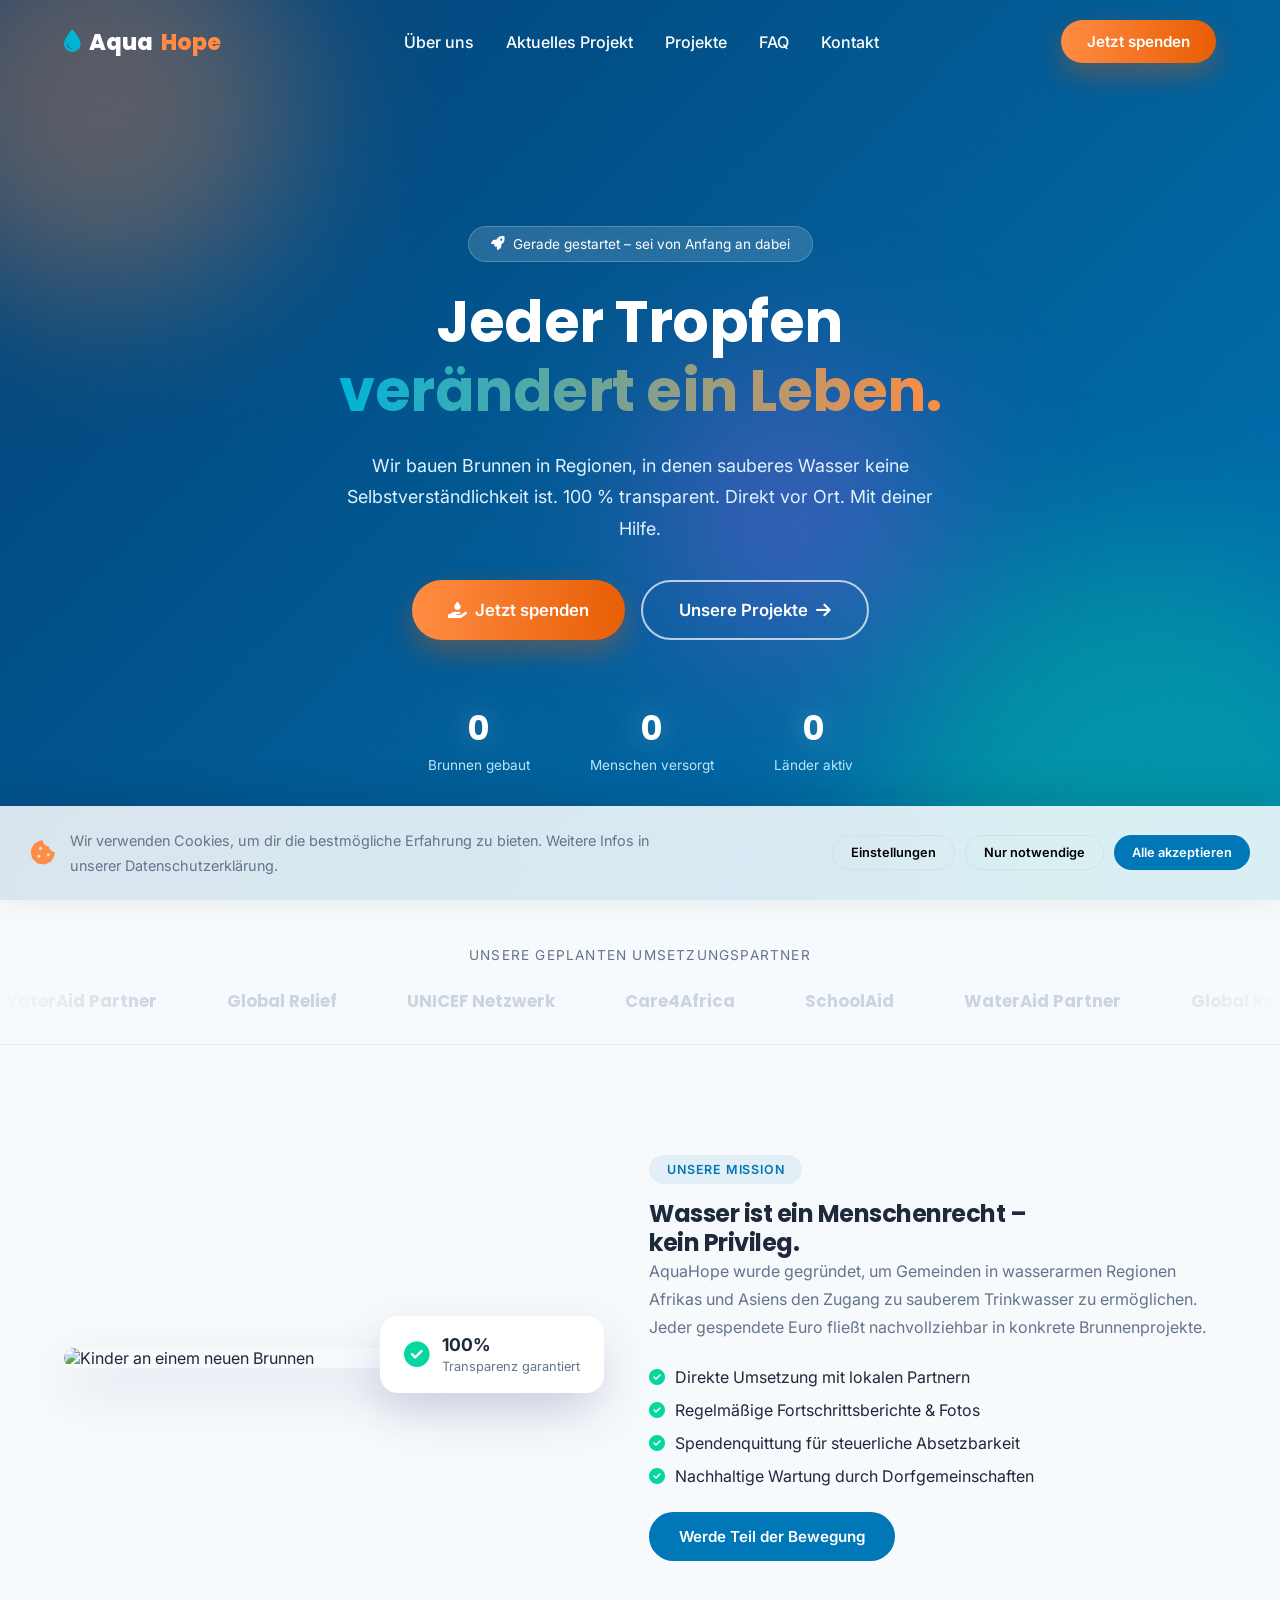
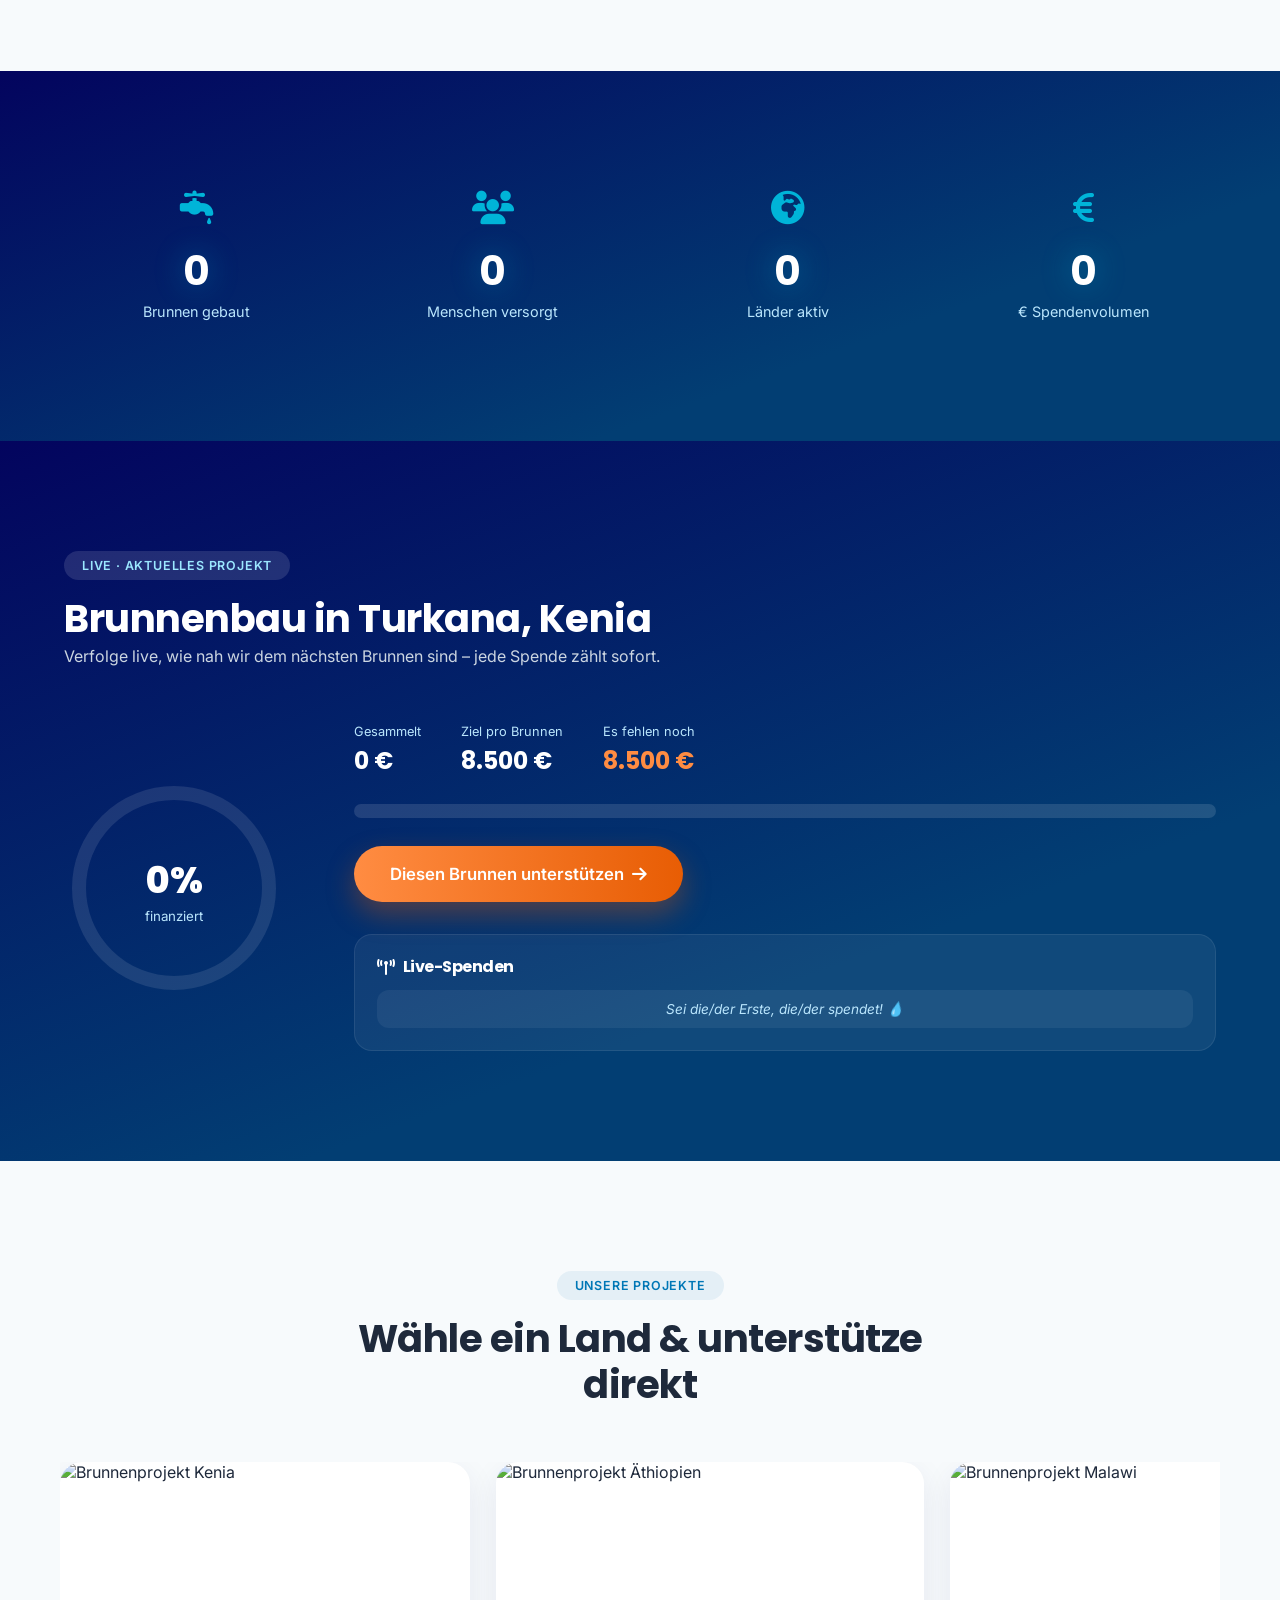
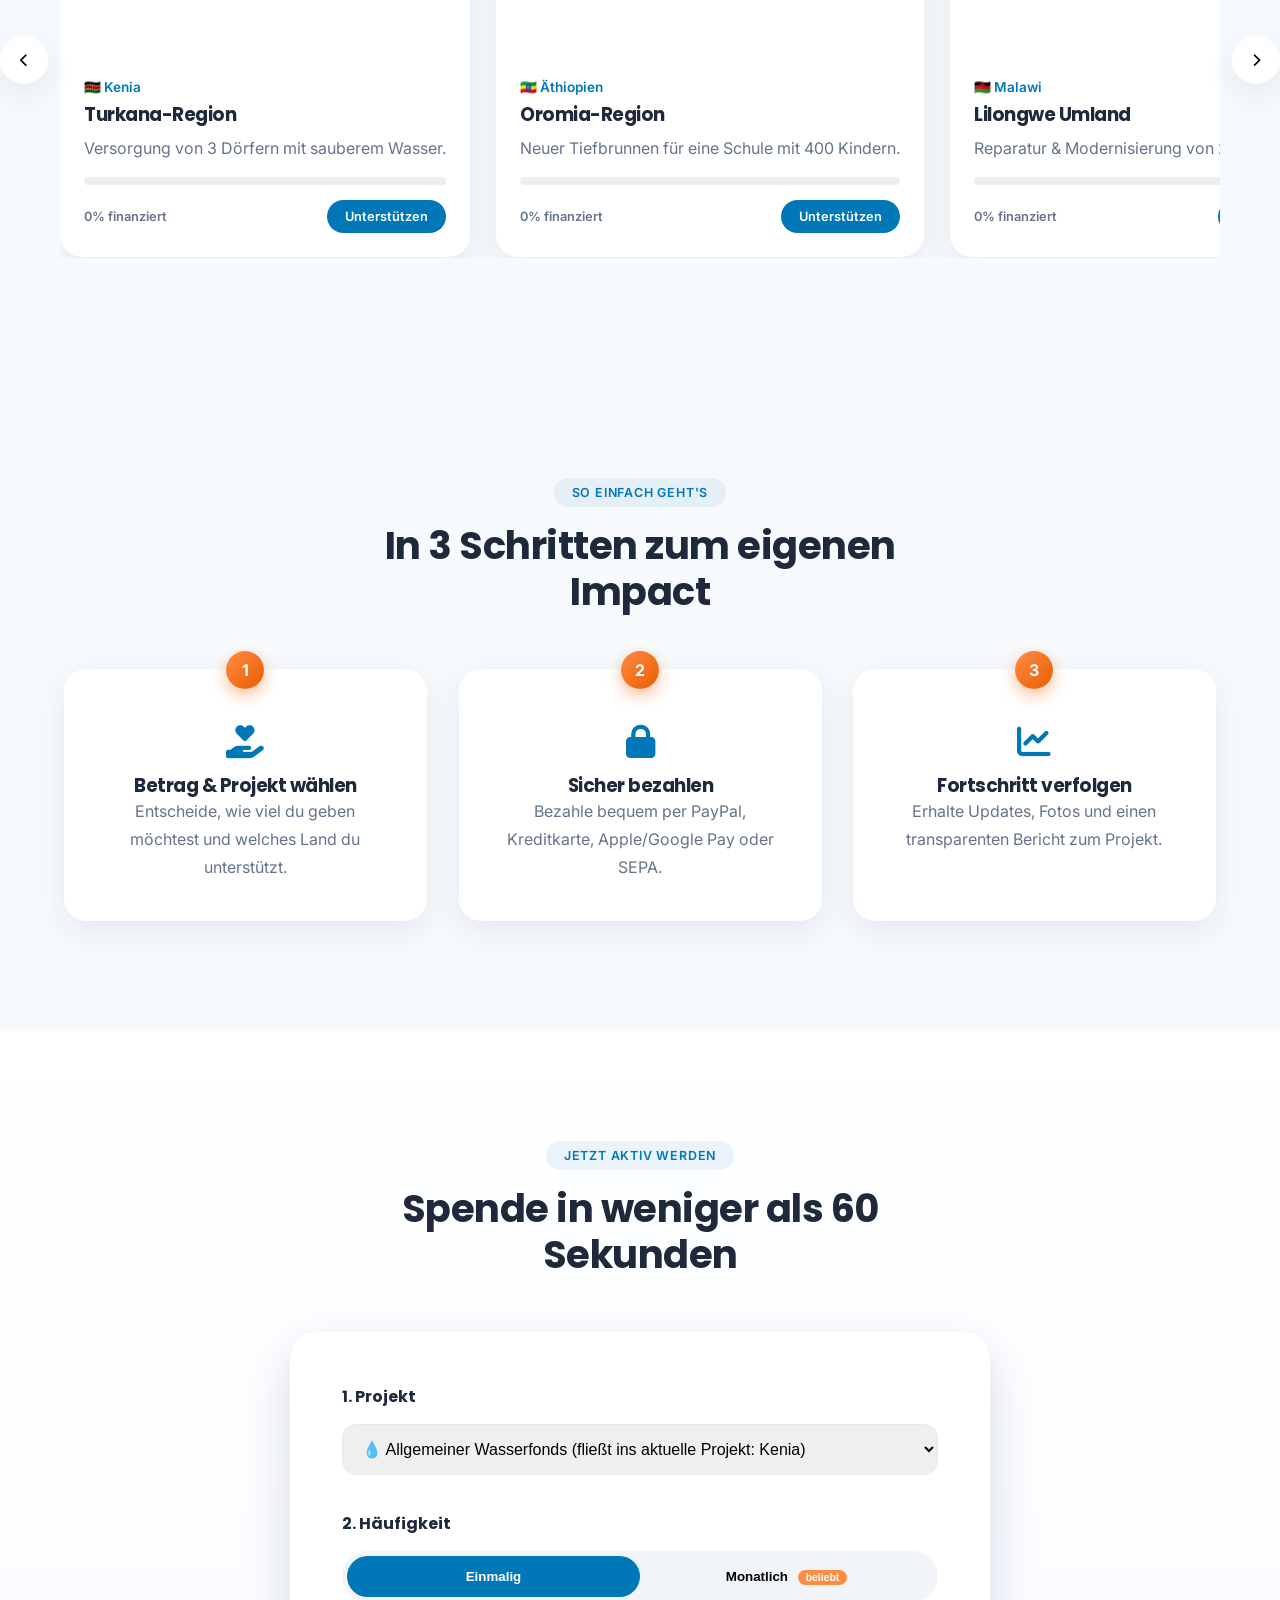
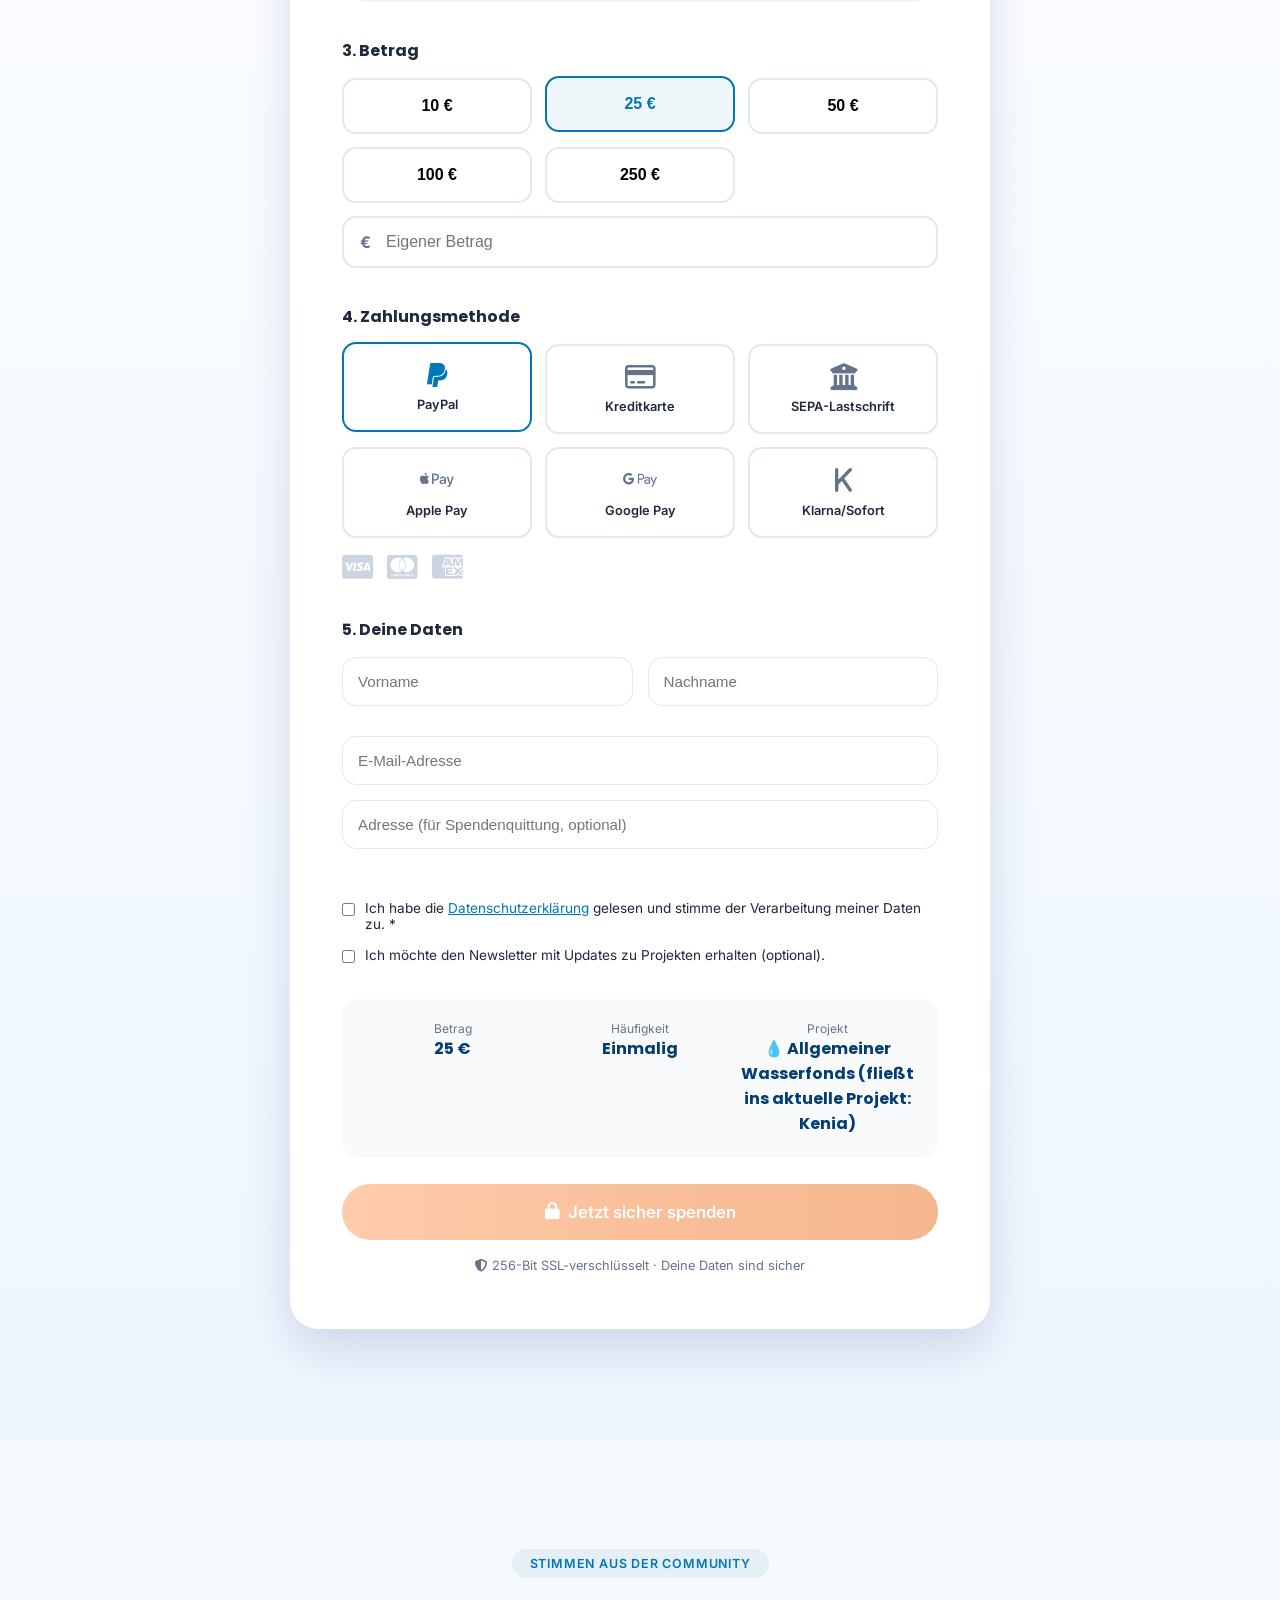
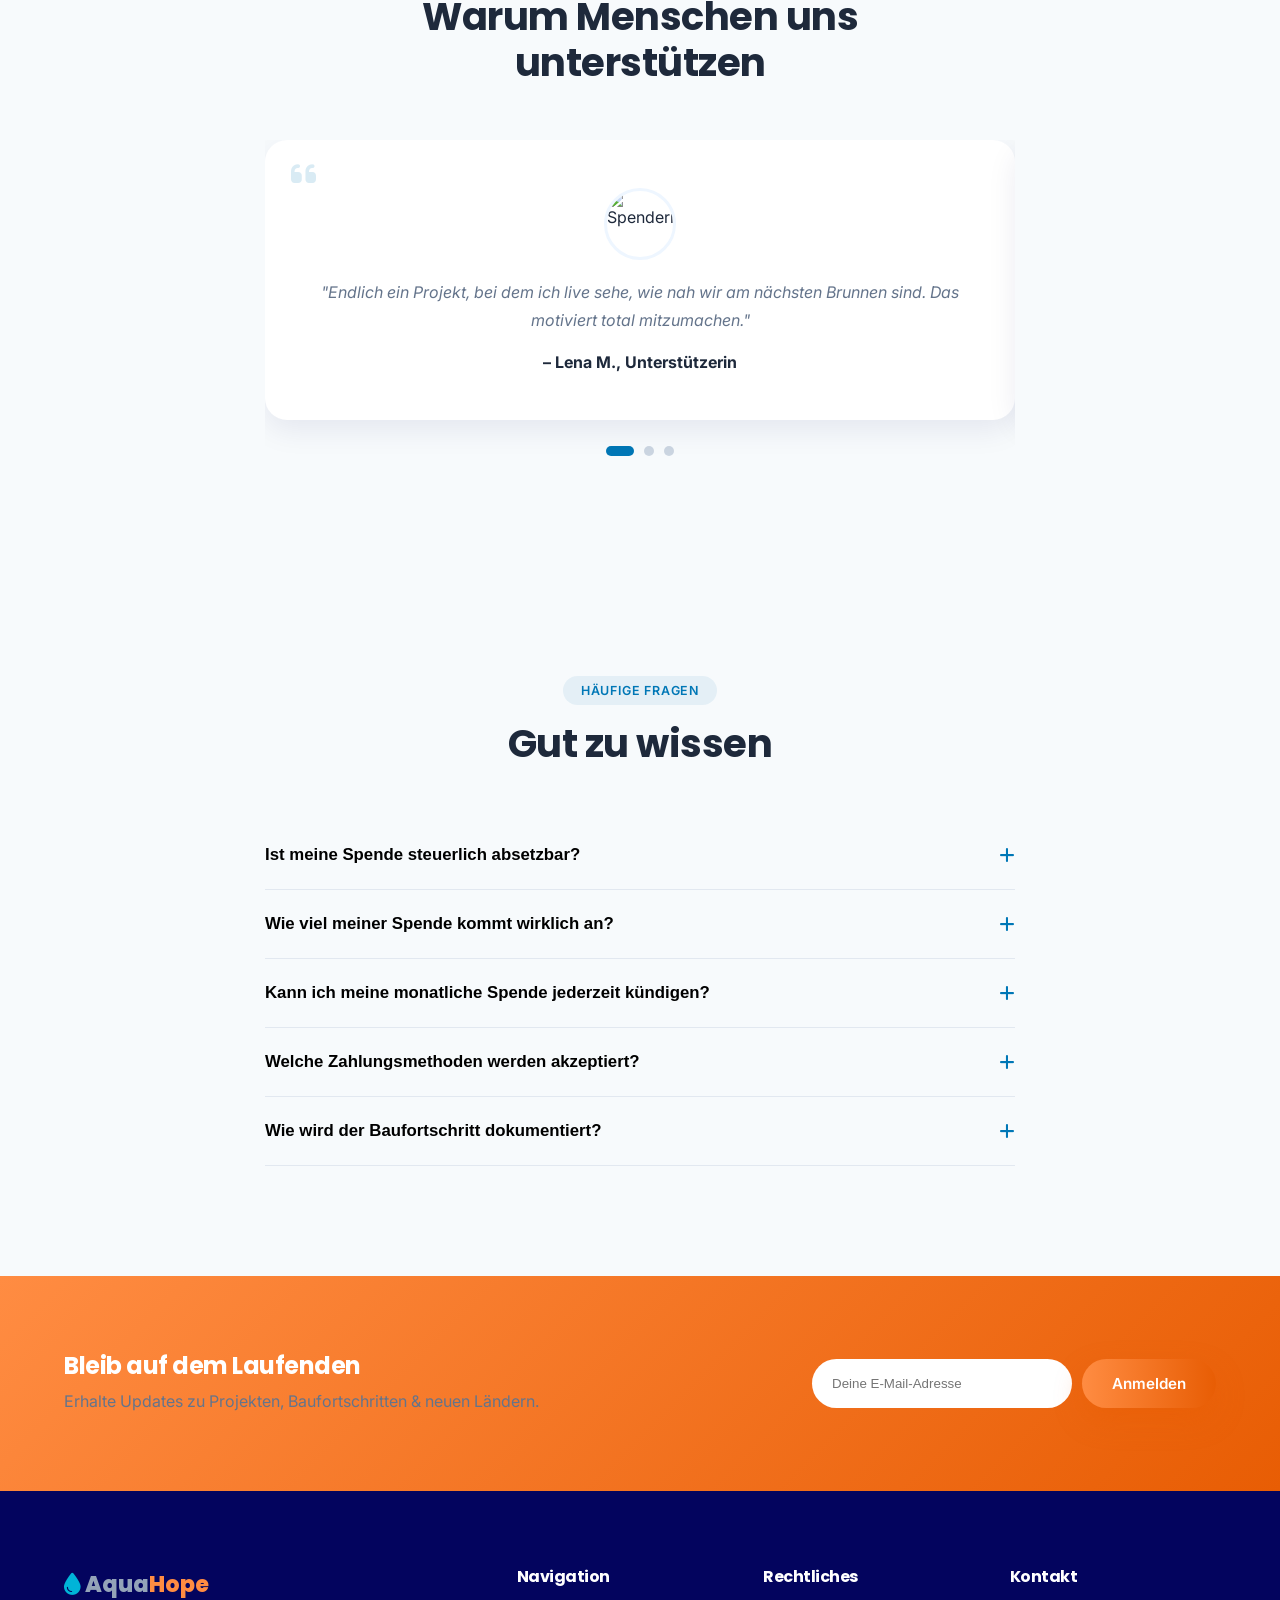
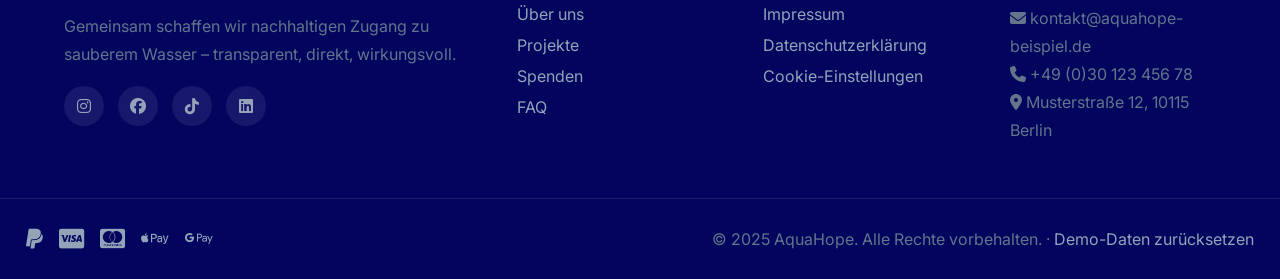
==== commit a2e49a87: "Statistik geändert" ====
--- a/index.html
+++ b/index.html
@@ -285,7 +285,7 @@
         <div class="form-step">
           <label class="form-label">1. Projekt</label>
           <select id="projectSelect" class="form-select">
-            <option value="Allgemein">Allgemeiner Wasserfonds</option>
+            <option value="Allgemein">💧 Allgemeiner Wasserfonds (fließt ins aktuelle Projekt: Kenia)</option>
             <option value="Kenia">🇰🇪 Kenia – Turkana-Region</option>
             <option value="Äthiopien">🇪🇹 Äthiopien – Oromia</option>
             <option value="Malawi">🇲🇼 Malawi – Lilongwe</option>
